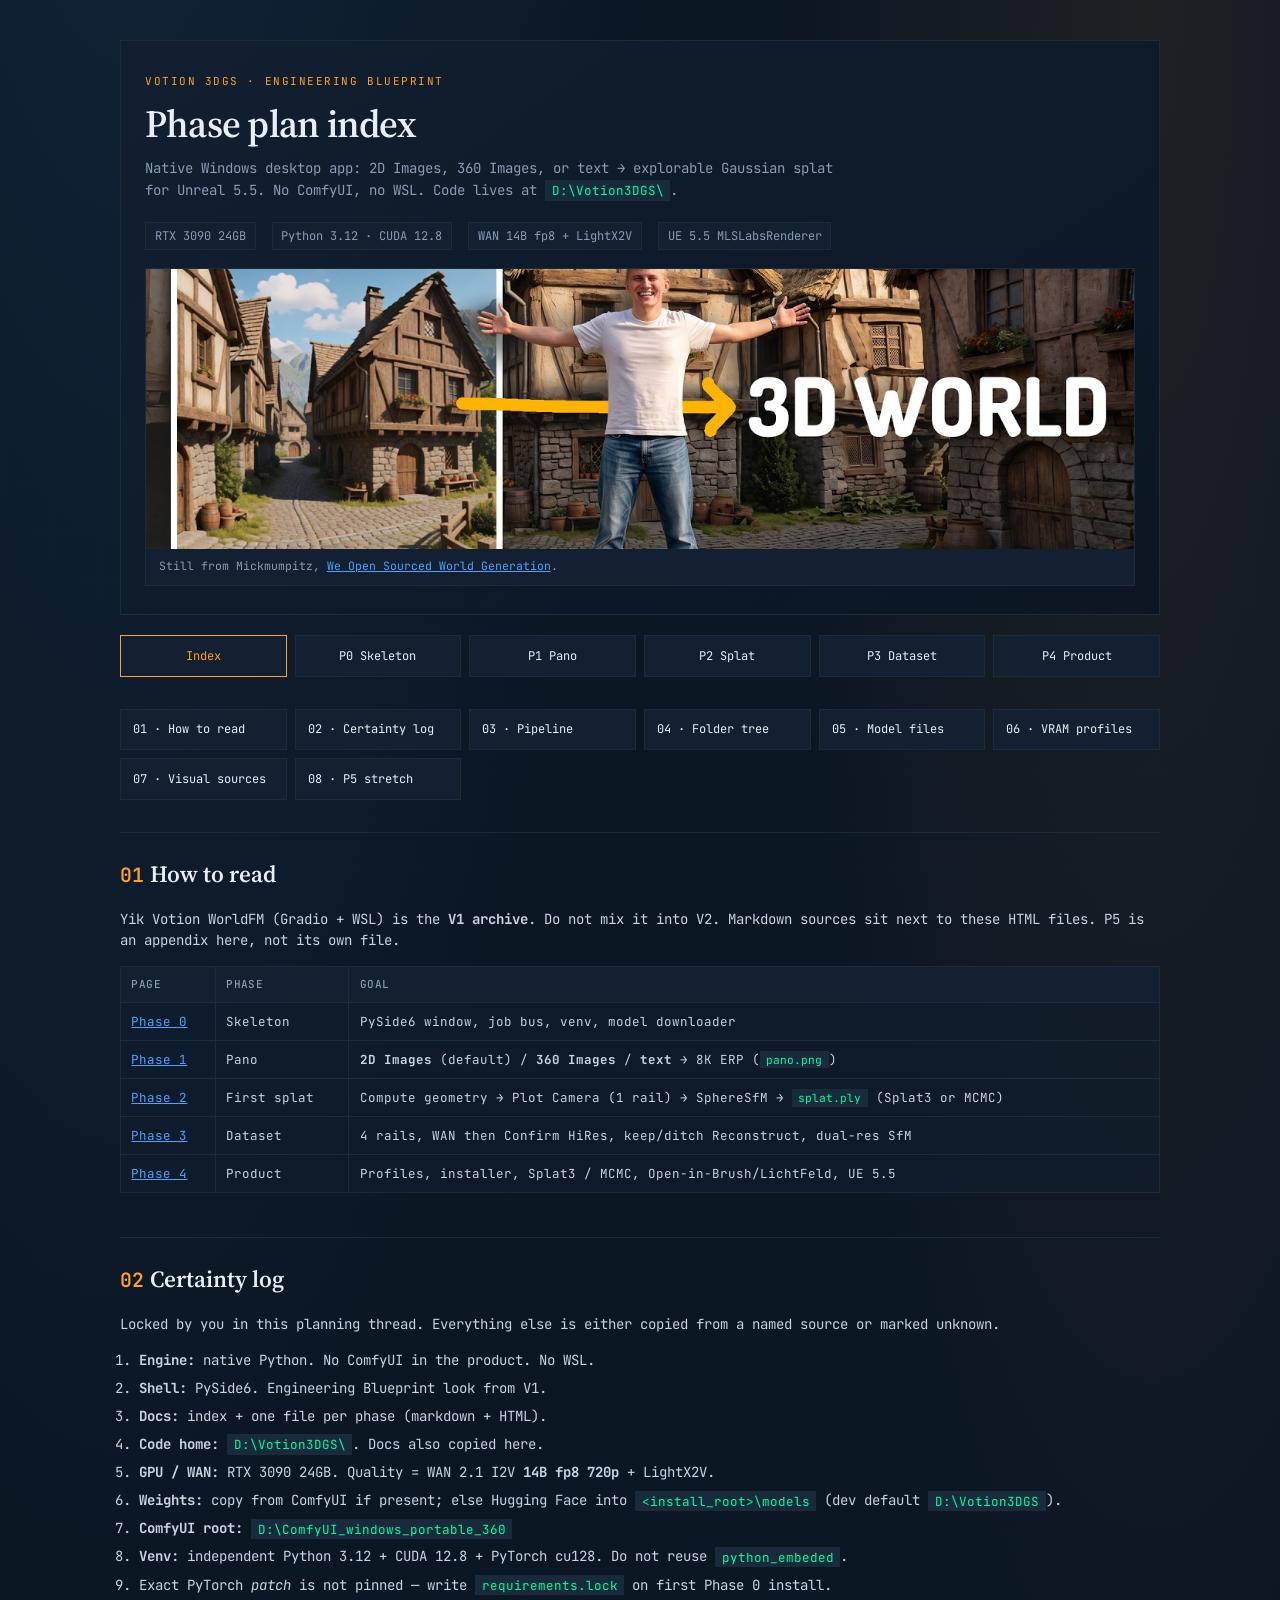
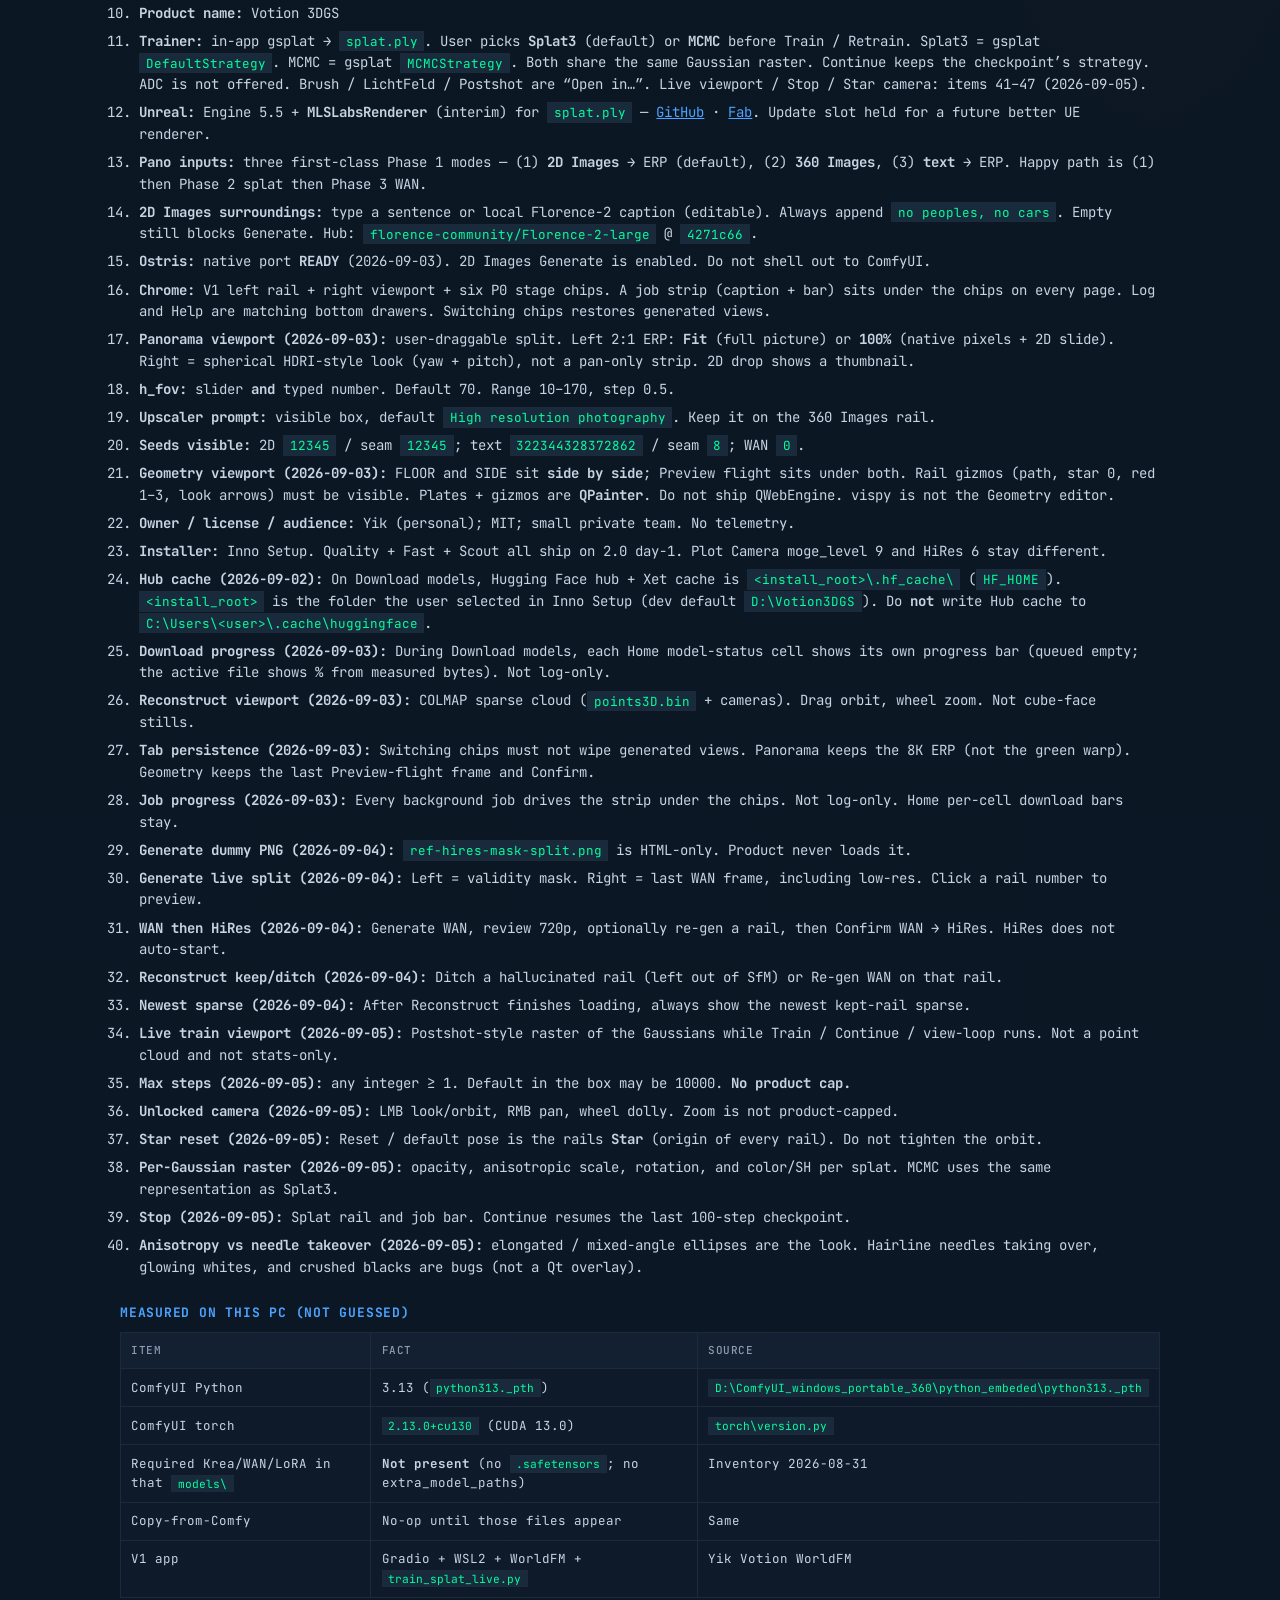
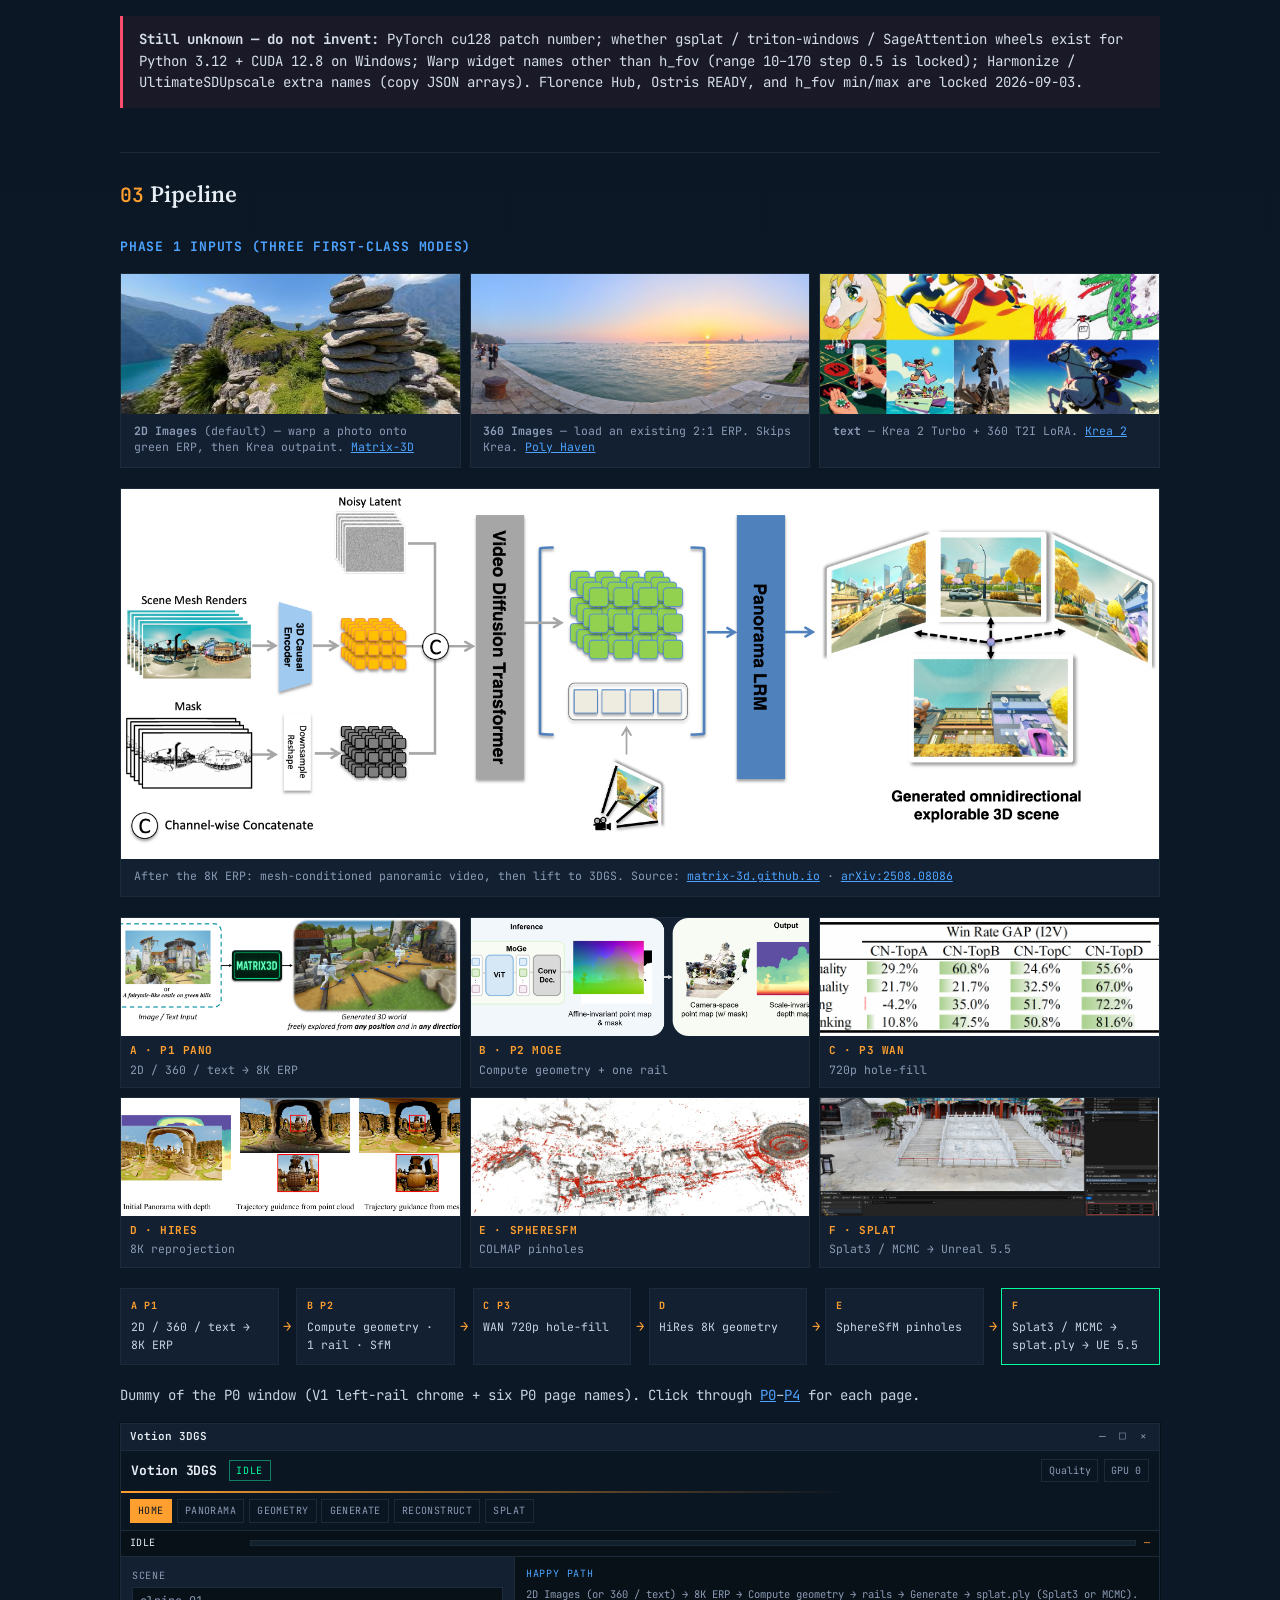
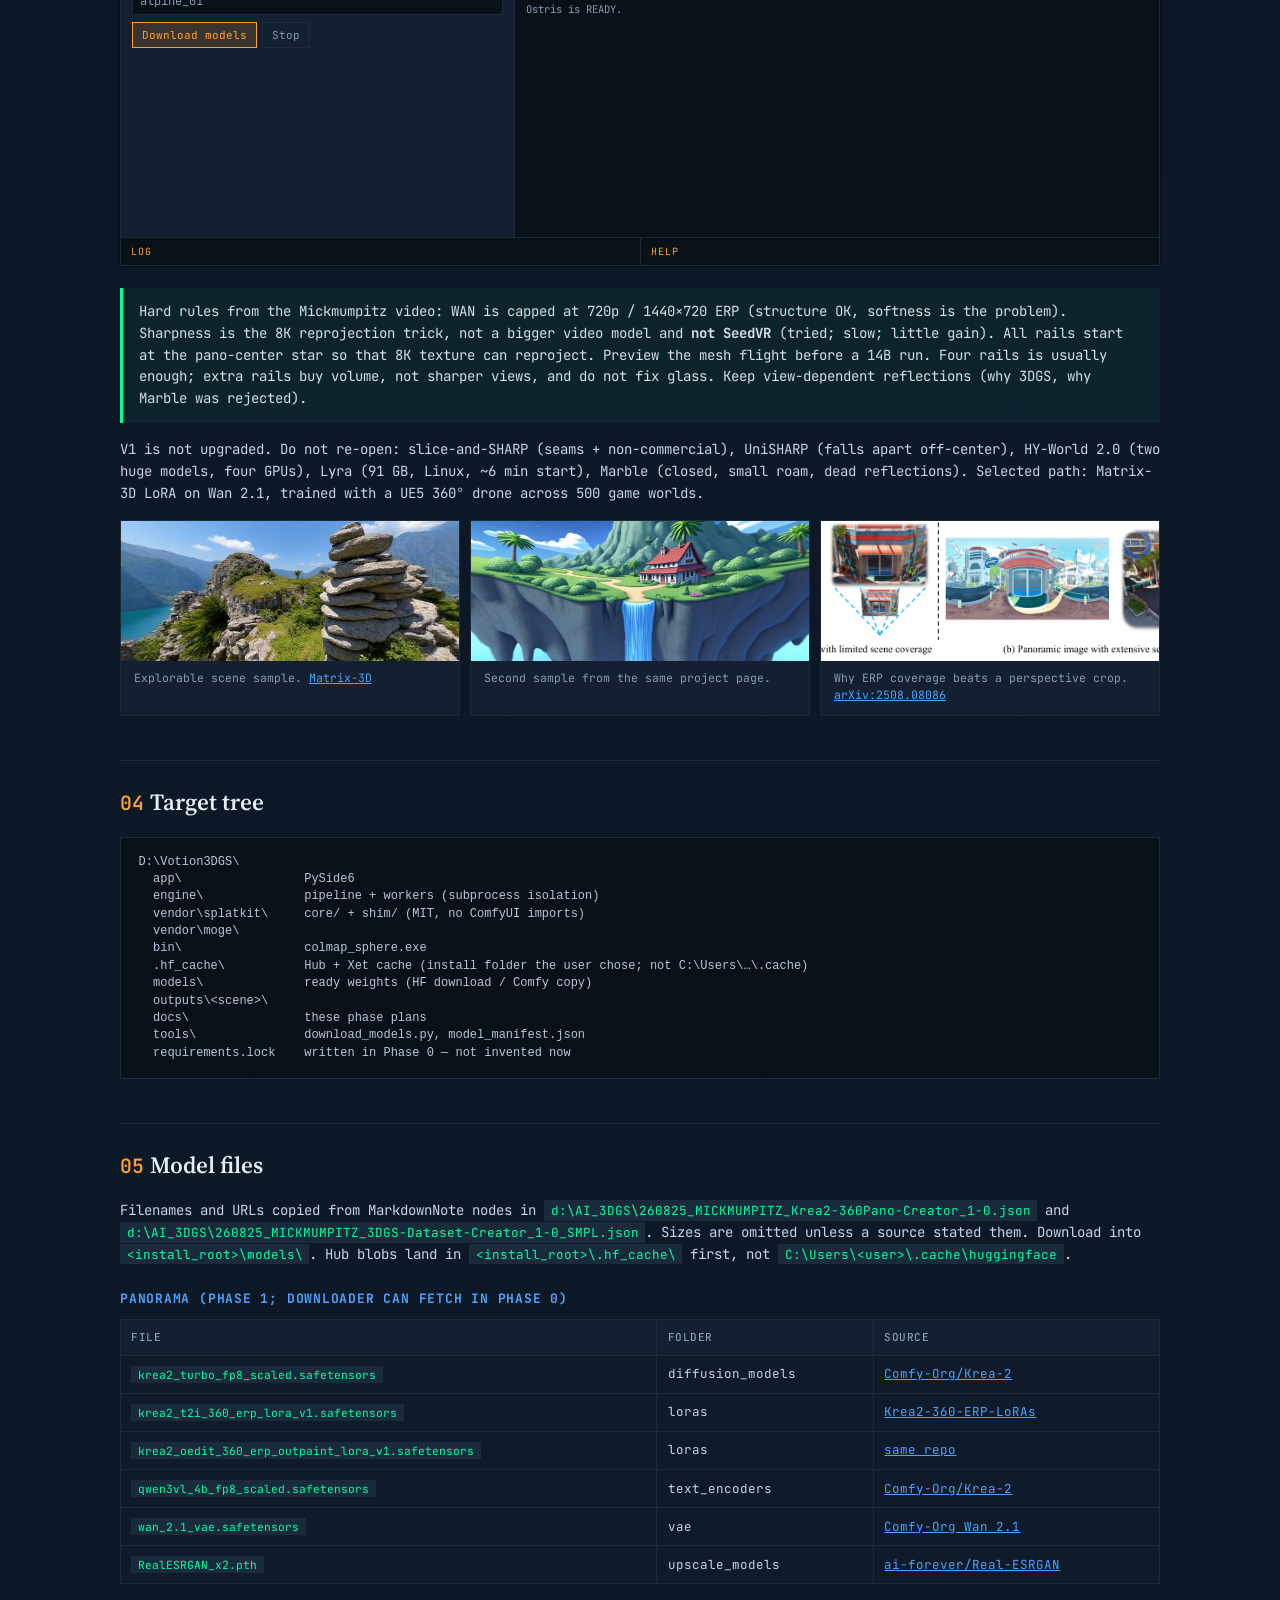
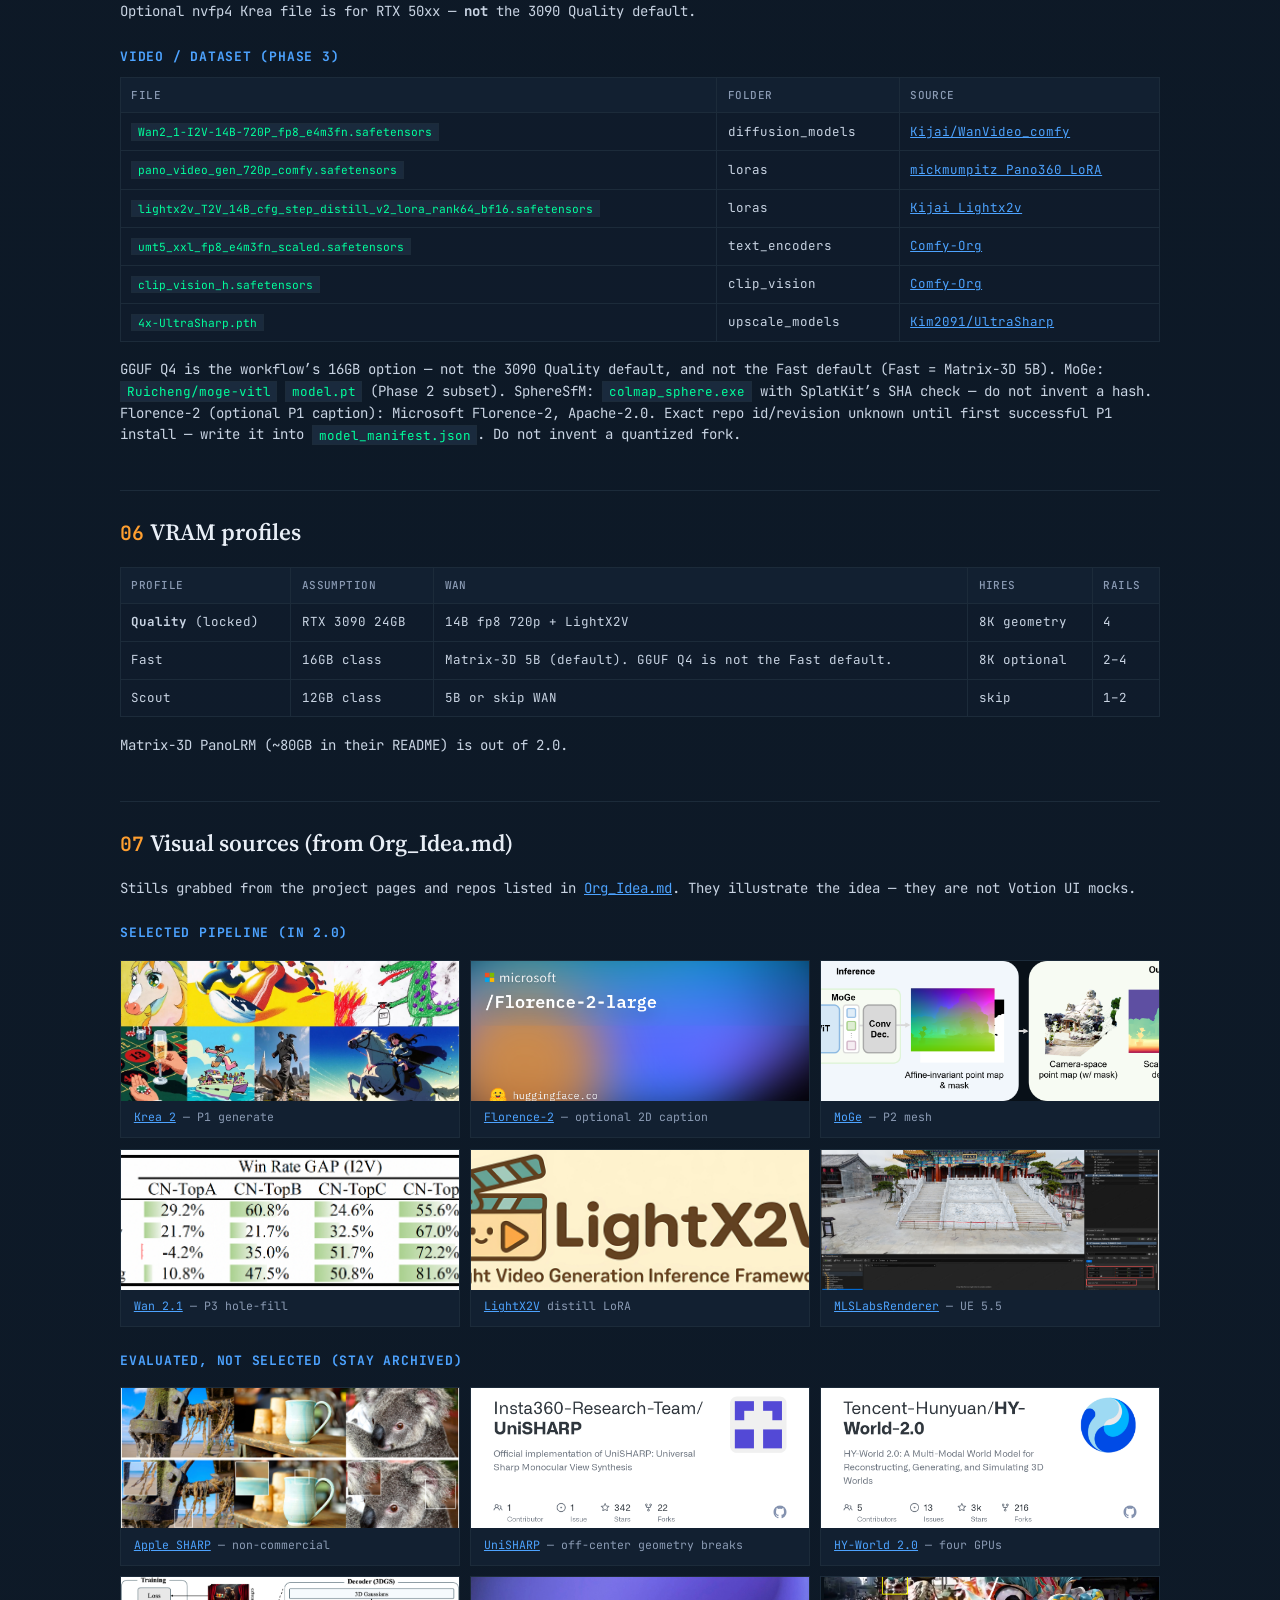
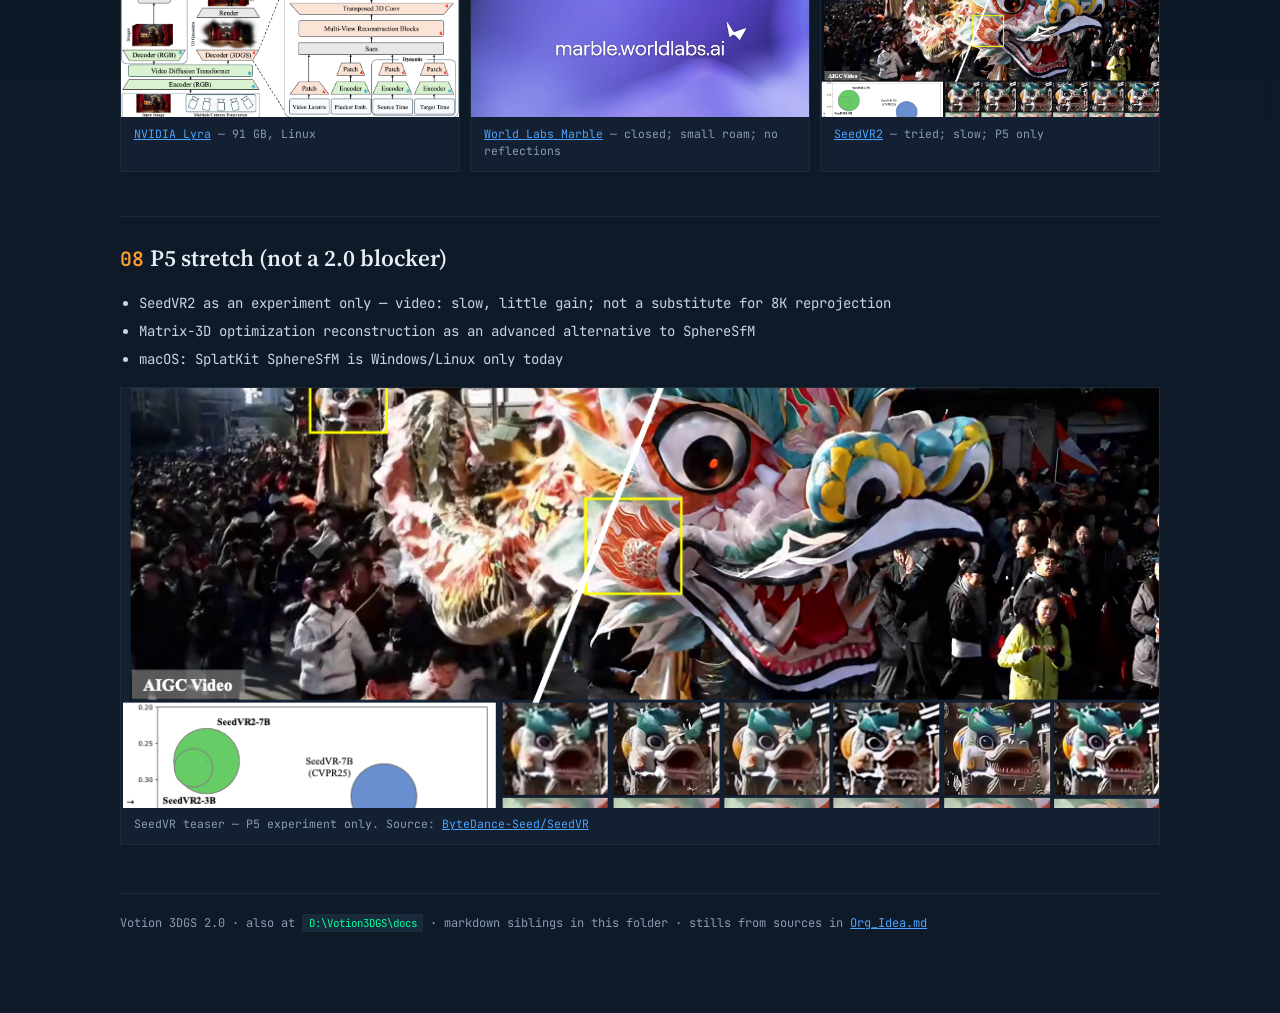
==== Votion_3DGS_2.0_Index.html @ 7c312484 "Lock P2 Splat live raster, Star camera, Stop, and uncapped max steps. Viewport is 3DGS ellipses (Spl" ====
<!DOCTYPE html>
<html lang="en">
<head>
  <meta charset="utf-8" />
  <meta name="viewport" content="width=device-width, initial-scale=1" />
  <title>Votion 3DGS 2.0 — Phase Plan Index</title>
  <link rel="preconnect" href="https://fonts.googleapis.com" />
  <link rel="preconnect" href="https://fonts.gstatic.com" crossorigin />
  <link href="https://fonts.googleapis.com/css2?family=JetBrains+Mono:wght@400;500;600;700&family=Source+Serif+4:opsz,wght@8..60,500;8..60,600&display=swap" rel="stylesheet" />
  <link rel="stylesheet" href="votion-plan.css?v=20260905a" />
</head>
<body>
  <div class="wrap">
    <header class="hero">
      <p class="eyebrow">Votion 3DGS · Engineering Blueprint</p>
      <h1>Phase plan index</h1>
      <p class="tagline">
        Native Windows desktop app: 2D Images, 360 Images, or text → explorable Gaussian splat for Unreal&nbsp;5.5.
        No ComfyUI, no WSL. Code lives at <code>D:\Votion3DGS\</code>.
      </p>
      <div class="meta-row">
        <span>RTX 3090 24GB</span>
        <span>Python 3.12 · CUDA 12.8</span>
        <span>WAN 14B fp8 + LightX2V</span>
        <span>UE 5.5 MLSLabsRenderer</span>
      </div>
      <figure class="hero-media">
        <img src="media/video-mickmumpitz.jpg" alt="Mickmumpitz: We Open Sourced World Generation — video still" />
        <figcaption>
          Still from Mickmumpitz,
          <a href="https://www.youtube.com/watch?v=eJuYBNrD8HI">We Open Sourced World Generation</a>.
        </figcaption>
      </figure>
    </header>

    <nav class="phases" aria-label="Phases">
      <a class="here" href="Votion_3DGS_2.0_Index.html">Index</a>
      <a href="Votion_3DGS_2.0_Phase0.html">P0 Skeleton</a>
      <a href="Votion_3DGS_2.0_Phase1.html">P1 Pano</a>
      <a href="Votion_3DGS_2.0_Phase2.html">P2 Splat</a>
      <a href="Votion_3DGS_2.0_Phase3.html">P3 Dataset</a>
      <a href="Votion_3DGS_2.0_Phase4.html">P4 Product</a>
    </nav>

    <nav class="toc" aria-label="On this page">
      <a href="#read">01 · How to read</a>
      <a href="#certainty">02 · Certainty log</a>
      <a href="#pipeline">03 · Pipeline</a>
      <a href="#tree">04 · Folder tree</a>
      <a href="#models">05 · Model files</a>
      <a href="#vram">06 · VRAM profiles</a>
      <a href="#visuals">07 · Visual sources</a>
      <a href="#p5">08 · P5 stretch</a>
    </nav>

    <section id="read">
      <h2><span class="num">01</span>How to read</h2>
      <p>
        Yik Votion WorldFM (Gradio + WSL) is the <strong>V1 archive</strong>. Do not mix it into V2.
        Markdown sources sit next to these HTML files. P5 is an appendix here, not its own file.
      </p>
      <table>
        <thead><tr><th>Page</th><th>Phase</th><th>Goal</th></tr></thead>
        <tbody>
          <tr><td><a href="Votion_3DGS_2.0_Phase0.html">Phase 0</a></td><td>Skeleton</td><td>PySide6 window, job bus, venv, model downloader</td></tr>
          <tr><td><a href="Votion_3DGS_2.0_Phase1.html">Phase 1</a></td><td>Pano</td><td><strong>2D Images</strong> (default) / <strong>360 Images</strong> / <strong>text</strong> → 8K ERP (<code>pano.png</code>)</td></tr>
          <tr><td><a href="Votion_3DGS_2.0_Phase2.html">Phase 2</a></td><td>First splat</td><td>Compute geometry → Plot Camera (1 rail) → SphereSfM → <code>splat.ply</code> (Splat3 or MCMC)</td></tr>
          <tr><td><a href="Votion_3DGS_2.0_Phase3.html">Phase 3</a></td><td>Dataset</td><td>4 rails, WAN then Confirm HiRes, keep/ditch Reconstruct, dual-res SfM</td></tr>
          <tr><td><a href="Votion_3DGS_2.0_Phase4.html">Phase 4</a></td><td>Product</td><td>Profiles, installer, Splat3 / MCMC, Open-in-Brush/LichtFeld, UE 5.5</td></tr>
        </tbody>
      </table>
    </section>

    <section id="certainty">
      <h2><span class="num">02</span>Certainty log</h2>
      <p>Locked by you in this planning thread. Everything else is either copied from a named source or marked unknown.</p>
      <ol>
        <li><strong>Engine:</strong> native Python. No ComfyUI in the product. No WSL.</li>
        <li><strong>Shell:</strong> PySide6. Engineering Blueprint look from V1.</li>
        <li><strong>Docs:</strong> index + one file per phase (markdown + HTML).</li>
        <li><strong>Code home:</strong> <code>D:\Votion3DGS\</code>. Docs also copied here.</li>
        <li><strong>GPU / WAN:</strong> RTX 3090 24GB. Quality = WAN 2.1 I2V <strong>14B fp8 720p</strong> + LightX2V.</li>
        <li><strong>Weights:</strong> copy from ComfyUI if present; else Hugging Face into <code>&lt;install_root&gt;\models</code> (dev default <code>D:\Votion3DGS</code>).</li>
        <li><strong>ComfyUI root:</strong> <code>D:\ComfyUI_windows_portable_360</code></li>
        <li><strong>Venv:</strong> independent Python 3.12 + CUDA 12.8 + PyTorch cu128. Do not reuse <code>python_embeded</code>.</li>
        <li>Exact PyTorch <em>patch</em> is not pinned — write <code>requirements.lock</code> on first Phase 0 install.</li>
        <li><strong>Product name:</strong> Votion 3DGS</li>
        <li><strong>Trainer:</strong> in-app gsplat → <code>splat.ply</code>. User picks <strong>Splat3</strong> (default) or <strong>MCMC</strong> before Train / Retrain.
          Splat3 = gsplat <code>DefaultStrategy</code>. MCMC = gsplat <code>MCMCStrategy</code>.
          Both share the same Gaussian raster. Continue keeps the checkpoint’s strategy. ADC is not offered.
          Brush / LichtFeld / Postshot are “Open in…”. Live viewport / Stop / Star camera: items 41–47 (2026-09-05).</li>
        <li><strong>Unreal:</strong> Engine 5.5 + <strong>MLSLabsRenderer</strong> (interim) for <code>splat.ply</code> —
          <a href="https://github.com/mlslabs/MLSLabsGaussianSplattingRenderer-UE">GitHub</a> ·
          <a href="https://www.fab.com/listings/f91b57cc-958d-40dd-a455-2535bf00e588">Fab</a>.
          Update slot held for a future better UE renderer.</li>
        <li><strong>Pano inputs:</strong> three first-class Phase 1 modes — (1) <strong>2D Images</strong> → ERP (default), (2) <strong>360 Images</strong>, (3) <strong>text</strong> → ERP. Happy path is (1) then Phase 2 splat then Phase 3 WAN.</li>
        <li><strong>2D Images surroundings:</strong> type a sentence or local Florence-2 caption (editable). Always append <code>no peoples, no cars</code>. Empty still blocks Generate. Hub: <code>florence-community/Florence-2-large</code> @ <code>4271c66</code>.</li>
        <li><strong>Ostris:</strong> native port <strong>READY</strong> (2026-09-03). 2D Images Generate is enabled. Do not shell out to ComfyUI.</li>
        <li><strong>Chrome:</strong> V1 left rail + right viewport + six P0 stage chips. A job strip (caption + bar) sits under the chips on every page. Log and Help are matching bottom drawers. Switching chips restores generated views.</li>
        <li><strong>Panorama viewport (2026-09-03):</strong> user-draggable split. Left 2:1 ERP: <strong>Fit</strong> (full picture) or <strong>100%</strong> (native pixels + 2D slide). Right = spherical HDRI-style look (yaw + pitch), not a pan-only strip. 2D drop shows a thumbnail.</li>
        <li><strong>h_fov:</strong> slider <strong>and</strong> typed number. Default 70. Range 10–170, step 0.5.</li>
        <li><strong>Upscaler prompt:</strong> visible box, default <code>High resolution photography</code>. Keep it on the 360 Images rail.</li>
        <li><strong>Seeds visible:</strong> 2D <code>12345</code> / seam <code>12345</code>; text <code>322344328372862</code> / seam <code>8</code>; WAN <code>0</code>.</li>
        <li><strong>Geometry viewport (2026-09-03):</strong> FLOOR and SIDE sit <strong>side by side</strong>; Preview flight sits under both. Rail gizmos (path, star 0, red 1–3, look arrows) must be visible. Plates + gizmos are <strong>QPainter</strong>. Do not ship QWebEngine. vispy is not the Geometry editor.</li>
        <li><strong>Owner / license / audience:</strong> Yik (personal); MIT; small private team. No telemetry.</li>
        <li><strong>Installer:</strong> Inno Setup. Quality + Fast + Scout all ship on 2.0 day-1. Plot Camera moge_level 9 and HiRes 6 stay different.</li>
        <li><strong>Hub cache (2026-09-02):</strong> On Download models, Hugging Face hub + Xet cache is <code>&lt;install_root&gt;\.hf_cache\</code>
          (<code>HF_HOME</code>). <code>&lt;install_root&gt;</code> is the folder the user selected in Inno Setup (dev default <code>D:\Votion3DGS</code>).
          Do <strong>not</strong> write Hub cache to <code>C:\Users\&lt;user&gt;\.cache\huggingface</code>.</li>
        <li><strong>Download progress (2026-09-03):</strong> During Download models, each Home model-status cell shows its own progress bar
          (queued empty; the active file shows % from measured bytes). Not log-only.</li>
        <li><strong>Reconstruct viewport (2026-09-03):</strong> COLMAP sparse cloud (<code>points3D.bin</code> + cameras). Drag orbit, wheel zoom. Not cube-face stills.</li>
        <li><strong>Tab persistence (2026-09-03):</strong> Switching chips must not wipe generated views. Panorama keeps the 8K ERP (not the green warp). Geometry keeps the last Preview-flight frame and Confirm.</li>
        <li><strong>Job progress (2026-09-03):</strong> Every background job drives the strip under the chips. Not log-only. Home per-cell download bars stay.</li>
        <li><strong>Generate dummy PNG (2026-09-04):</strong> <code>ref-hires-mask-split.png</code> is HTML-only. Product never loads it.</li>
        <li><strong>Generate live split (2026-09-04):</strong> Left = validity mask. Right = last WAN frame, including low-res. Click a rail number to preview.</li>
        <li><strong>WAN then HiRes (2026-09-04):</strong> Generate WAN, review 720p, optionally re-gen a rail, then Confirm WAN → HiRes. HiRes does not auto-start.</li>
        <li><strong>Reconstruct keep/ditch (2026-09-04):</strong> Ditch a hallucinated rail (left out of SfM) or Re-gen WAN on that rail.</li>
        <li><strong>Newest sparse (2026-09-04):</strong> After Reconstruct finishes loading, always show the newest kept-rail sparse.</li>
        <li><strong>Live train viewport (2026-09-05):</strong> Postshot-style raster of the Gaussians while Train / Continue / view-loop runs. Not a point cloud and not stats-only.</li>
        <li><strong>Max steps (2026-09-05):</strong> any integer ≥ 1. Default in the box may be 10000. <strong>No product cap.</strong></li>
        <li><strong>Unlocked camera (2026-09-05):</strong> LMB look/orbit, RMB pan, wheel dolly. Zoom is not product-capped.</li>
        <li><strong>Star reset (2026-09-05):</strong> Reset / default pose is the rails <strong>Star</strong> (origin of every rail). Do not tighten the orbit.</li>
        <li><strong>Per-Gaussian raster (2026-09-05):</strong> opacity, anisotropic scale, rotation, and color/SH per splat. MCMC uses the same representation as Splat3.</li>
        <li><strong>Stop (2026-09-05):</strong> Splat rail and job bar. Continue resumes the last 100-step checkpoint.</li>
        <li><strong>Anisotropy vs needle takeover (2026-09-05):</strong> elongated / mixed-angle ellipses are the look. Hairline needles taking over, glowing whites, and crushed blacks are bugs (not a Qt overlay).</li>
      </ol>

      <h3>Measured on this PC (not guessed)</h3>
      <table>
        <thead><tr><th>Item</th><th>Fact</th><th>Source</th></tr></thead>
        <tbody>
          <tr><td>ComfyUI Python</td><td>3.13 (<code>python313._pth</code>)</td><td><code>D:\ComfyUI_windows_portable_360\python_embeded\python313._pth</code></td></tr>
          <tr><td>ComfyUI torch</td><td><code>2.13.0+cu130</code> (CUDA 13.0)</td><td><code>torch\version.py</code></td></tr>
          <tr><td>Required Krea/WAN/LoRA in that <code>models\</code></td><td><strong>Not present</strong> (no <code>.safetensors</code>; no extra_model_paths)</td><td>Inventory 2026-08-31</td></tr>
          <tr><td>Copy-from-Comfy</td><td>No-op until those files appear</td><td>Same</td></tr>
          <tr><td>V1 app</td><td>Gradio + WSL2 + WorldFM + <code>train_splat_live.py</code></td><td>Yik Votion WorldFM</td></tr>
        </tbody>
      </table>

      <div class="callout warn">
        <strong>Still unknown — do not invent:</strong> PyTorch cu128 patch number;
        whether gsplat / triton-windows / SageAttention wheels exist for Python 3.12 + CUDA 12.8 on Windows;
        Warp widget names other than h_fov (range 10–170 step 0.5 is locked);
        Harmonize / UltimateSDUpscale extra names (copy JSON arrays).
        Florence Hub, Ostris READY, and h_fov min/max are locked 2026-09-03.
      </div>
    </section>

    <section id="pipeline">
      <h2><span class="num">03</span>Pipeline</h2>
      <h3>Phase 1 inputs (three first-class modes)</h3>
      <div class="mode-grid">
        <figure class="fig">
          <img src="media/matrix3d-i2p.png" alt="Single 2D photo lifted toward a 3D scene" />
          <figcaption><strong>2D Images</strong> (default) — warp a photo onto green ERP, then Krea outpaint. <a href="https://github.com/SkyworkAI/Matrix-3D">Matrix-3D</a></figcaption>
        </figure>
        <figure class="fig erp">
          <img src="media/polyhaven-venice.png" alt="Poly Haven Venice Sunset equirectangular HDRI" />
          <figcaption><strong>360 Images</strong> — load an existing 2:1 ERP. Skips Krea. <a href="https://polyhaven.com/hdris">Poly Haven</a></figcaption>
        </figure>
        <figure class="fig">
          <img src="media/krea2-hero.jpg" alt="Krea 2 generated imagery for text-to-pano" />
          <figcaption><strong>text</strong> — Krea 2 Turbo + 360 T2I LoRA. <a href="https://www.krea.ai/blog/krea-2-technical-report">Krea 2</a></figcaption>
        </figure>
      </div>
      <figure class="fig contain">
        <img src="media/matrix3d-overview.png" alt="Matrix-3D overview: mesh-conditioned panoramic video lifted to an explorable 3D Gaussian world" />
        <figcaption>
          After the 8K ERP: mesh-conditioned panoramic video, then lift to 3DGS.
          Source: <a href="https://matrix-3d.github.io/">matrix-3d.github.io</a>
          · <a href="https://arxiv.org/abs/2508.08086">arXiv:2508.08086</a>
        </figcaption>
      </figure>
      <div class="pipeline-visual">
        <a class="pvis" href="Votion_3DGS_2.0_Phase1.html">
          <img src="media/matrix3d-arxiv-teaser.png" alt="Input image, panoramic video, 3D scene" />
          <span><b>A · P1 pano</b> 2D / 360 / text → 8K ERP</span>
        </a>
        <a class="pvis" href="Votion_3DGS_2.0_Phase2.html">
          <img src="media/moge-overview.png" alt="MoGe monocular geometry overview" />
          <span><b>B · P2 MoGe</b> Compute geometry + one rail</span>
        </a>
        <a class="pvis" href="Votion_3DGS_2.0_Phase3.html">
          <img src="media/wan-i2v.png" alt="Wan 2.1 image-to-video results" />
          <span><b>C · P3 WAN</b> 720p hole-fill</span>
        </a>
        <a class="pvis" href="Votion_3DGS_2.0_Phase3.html">
          <img src="media/matrix3d-mesh.png" alt="Matrix-3D mesh-render camera condition" />
          <span><b>D · HiRes</b> 8K reprojection</span>
        </a>
        <a class="pvis" href="Votion_3DGS_2.0_Phase2.html">
          <img src="media/colmap-sparse.webp" alt="COLMAP sparse reconstruction" />
          <span><b>E · SphereSfM</b> COLMAP pinholes</span>
        </a>
        <a class="pvis" href="Votion_3DGS_2.0_Phase4.html">
          <img src="media/mlslabs-render.jpg" alt="MLSLabsRenderer Unreal Engine splat playback" />
          <span><b>F · Splat</b> Splat3 / MCMC → Unreal 5.5</span>
        </a>
      </div>
      <div class="pipe">
        <div class="pipe-node"><b>A P1</b>2D / 360 / text → 8K ERP</div>
        <div class="pipe-arr">→</div>
        <div class="pipe-node"><b>B P2</b>Compute geometry · 1 rail · SfM</div>
        <div class="pipe-arr">→</div>
        <div class="pipe-node"><b>C P3</b>WAN 720p hole-fill</div>
        <div class="pipe-arr">→</div>
        <div class="pipe-node"><b>D</b>HiRes 8K geometry</div>
        <div class="pipe-arr">→</div>
        <div class="pipe-node"><b>E</b>SphereSfM pinholes</div>
        <div class="pipe-arr">→</div>
        <div class="pipe-node out"><b>F</b>Splat3 / MCMC → splat.ply → UE 5.5</div>
      </div>
      <p>
        Dummy of the P0 window (V1 left-rail chrome + six P0 page names). Click through
        <a href="Votion_3DGS_2.0_Phase0.html">P0</a>–<a href="Votion_3DGS_2.0_Phase4.html">P4</a> for each page.
      </p>
      <div class="desk">
        <div class="desk-win"><span><strong>Votion 3DGS</strong></span><span class="wbtn">— □ ×</span></div>
        <div class="desk-brand">
          <h3>Votion 3DGS</h3>
          <span class="live">idle</span>
          <div class="desk-meta"><span>Quality</span><span>GPU 0</span></div>
        </div>
        <div class="desk-stages">
          <a class="on" href="Votion_3DGS_2.0_Phase0.html">Home</a>
          <a href="Votion_3DGS_2.0_Phase1.html">Panorama</a>
          <a href="Votion_3DGS_2.0_Phase2.html#geo">Geometry</a>
          <a href="Votion_3DGS_2.0_Phase3.html#gen-ui">Generate</a>
          <a href="Votion_3DGS_2.0_Phase2.html#recon">Reconstruct</a>
          <a href="Votion_3DGS_2.0_Phase4.html">Splat</a>
        </div>
        <div class="job-strip">
          <span class="job-cap">idle</span>
          <div class="job-bar"><i style="width:0%"></i></div>
          <span class="job-pct">—</span>
        </div>
        <div class="desk-body">
          <div class="desk-rail">
            <label class="f-lab">Scene</label>
            <input class="f-in" value="alpine_01" readonly />
            <div class="f-row">
              <button class="f-btn pri" type="button">Download models</button>
              <button class="f-btn ghost" type="button">Stop</button>
            </div>
          </div>
          <div class="desk-view">
            <p class="view-lbl">Happy path</p>
            <p class="f-hint">2D Images (or 360 / text) → 8K ERP → Compute geometry → rails → Generate → splat.ply (Splat3 or MCMC). Ostris is READY.</p>
          </div>
        </div>
        <div class="desk-draws">
        <details class="desk-log-draw"><summary>Log</summary><div class="desk-log"><b>STATUS // idle</b><br />No ComfyUI. No WSL. Qt never imports torch for inference.</div></details>
        <details class="desk-log-draw"><summary>Help</summary><div class="desk-log">
          <b>FIELD GUIDE</b><br />
          2D Images (default) or 360 / text → 8K ERP → Compute geometry → rails → Generate → splat.ply (Splat3 or MCMC).
          Ostris Edit is native READY. h_fov 10–170, type or drag, default 70. Surroundings always end with no peoples, no cars.
          Left 2:1 Fit / 100% + draggable split. Right 360 is spherical (yaw + pitch). text keeps the trigger prefix.
          After 2D Images, prompt.txt = outpaint instruction + surroundings. WAN prompt must match the pano.
          Preview the mesh flight. Four rails usually enough. Do not skip 8K. Extra rails do not fix glass.
        </div></details>
        </div>
      </div>
      <div class="callout good">
        Hard rules from the Mickmumpitz video: WAN is capped at 720p / 1440×720 ERP (structure OK, softness is the problem).
        Sharpness is the 8K reprojection trick, not a bigger video model and <strong>not SeedVR</strong> (tried; slow; little gain).
        All rails start at the pano-center star so that 8K texture can reproject. Preview the mesh flight before a 14B run.
        Four rails is usually enough; extra rails buy volume, not sharper views, and do not fix glass.
        Keep view-dependent reflections (why 3DGS, why Marble was rejected).
      </div>
      <p>
        V1 is not upgraded. Do not re-open: slice-and-SHARP (seams + non-commercial), UniSHARP (falls apart off-center),
        HY-World 2.0 (two huge models, four GPUs), Lyra (91 GB, Linux, ~6 min start), Marble (closed, small roam, dead reflections).
        Selected path: Matrix-3D LoRA on Wan 2.1, trained with a UE5 360° drone across 500 game worlds.
      </p>
      <div class="fig-grid">
        <figure class="fig">
          <img src="media/matrix3d-scene-a.png" alt="Matrix-3D generated scene still A" />
          <figcaption>Explorable scene sample. <a href="https://matrix-3d.github.io/">Matrix-3D</a></figcaption>
        </figure>
        <figure class="fig">
          <img src="media/matrix3d-scene-b.png" alt="Matrix-3D generated scene still B" />
          <figcaption>Second sample from the same project page.</figcaption>
        </figure>
        <figure class="fig contain">
          <img src="media/matrix3d-pano-vs-pers.png" alt="Panoramic versus perspective coverage comparison from Matrix-3D" />
          <figcaption>Why ERP coverage beats a perspective crop. <a href="https://arxiv.org/abs/2508.08086">arXiv:2508.08086</a></figcaption>
        </figure>
      </div>
    </section>

    <section id="tree">
      <h2><span class="num">04</span>Target tree</h2>
      <pre>D:\Votion3DGS\
  app\                 PySide6
  engine\              pipeline + workers (subprocess isolation)
  vendor\splatkit\     core/ + shim/ (MIT, no ComfyUI imports)
  vendor\moge\
  bin\                 colmap_sphere.exe
  .hf_cache\           Hub + Xet cache (install folder the user chose; not C:\Users\…\.cache)
  models\              ready weights (HF download / Comfy copy)
  outputs\&lt;scene&gt;\
  docs\                these phase plans
  tools\               download_models.py, model_manifest.json
  requirements.lock    written in Phase 0 — not invented now</pre>
    </section>

    <section id="models">
      <h2><span class="num">05</span>Model files</h2>
      <p>
        Filenames and URLs copied from MarkdownNote nodes in
        <code>d:\AI_3DGS\260825_MICKMUMPITZ_Krea2-360Pano-Creator_1-0.json</code> and
        <code>d:\AI_3DGS\260825_MICKMUMPITZ_3DGS-Dataset-Creator_1-0_SMPL.json</code>.
        Sizes are omitted unless a source stated them.
        Download into <code>&lt;install_root&gt;\models\</code>. Hub blobs land in <code>&lt;install_root&gt;\.hf_cache\</code> first, not <code>C:\Users\&lt;user&gt;\.cache\huggingface</code>.
      </p>
      <h3>Panorama (Phase 1; downloader can fetch in Phase 0)</h3>
      <table>
        <thead><tr><th>File</th><th>Folder</th><th>Source</th></tr></thead>
        <tbody>
          <tr><td><code>krea2_turbo_fp8_scaled.safetensors</code></td><td>diffusion_models</td><td><a href="https://huggingface.co/Comfy-Org/Krea-2/resolve/main/diffusion_models/krea2_turbo_fp8_scaled.safetensors">Comfy-Org/Krea-2</a></td></tr>
          <tr><td><code>krea2_t2i_360_erp_lora_v1.safetensors</code></td><td>loras</td><td><a href="https://huggingface.co/mickmumpitz/Krea2-360-ERP-LoRAs/resolve/main/krea2_t2i_360_erp_lora_v1.safetensors">Krea2-360-ERP-LoRAs</a></td></tr>
          <tr><td><code>krea2_oedit_360_erp_outpaint_lora_v1.safetensors</code></td><td>loras</td><td><a href="https://huggingface.co/mickmumpitz/Krea2-360-ERP-LoRAs/resolve/main/krea2_oedit_360_erp_outpaint_lora_v1.safetensors">same repo</a></td></tr>
          <tr><td><code>qwen3vl_4b_fp8_scaled.safetensors</code></td><td>text_encoders</td><td><a href="https://huggingface.co/Comfy-Org/Krea-2/resolve/main/text_encoders/qwen3vl_4b_fp8_scaled.safetensors">Comfy-Org/Krea-2</a></td></tr>
          <tr><td><code>wan_2.1_vae.safetensors</code></td><td>vae</td><td><a href="https://huggingface.co/Comfy-Org/Wan_2.1_ComfyUI_repackaged/resolve/main/split_files/vae/wan_2.1_vae.safetensors">Comfy-Org Wan 2.1</a></td></tr>
          <tr><td><code>RealESRGAN_x2.pth</code></td><td>upscale_models</td><td><a href="https://huggingface.co/ai-forever/Real-ESRGAN/resolve/main/RealESRGAN_x2.pth">ai-forever/Real-ESRGAN</a></td></tr>
        </tbody>
      </table>
      <p>Optional nvfp4 Krea file is for RTX 50xx — <strong>not</strong> the 3090 Quality default.</p>
      <h3>Video / dataset (Phase 3)</h3>
      <table>
        <thead><tr><th>File</th><th>Folder</th><th>Source</th></tr></thead>
        <tbody>
          <tr><td><code>Wan2_1-I2V-14B-720P_fp8_e4m3fn.safetensors</code></td><td>diffusion_models</td><td><a href="https://huggingface.co/Kijai/WanVideo_comfy/blob/main/Wan2_1-I2V-14B-720P_fp8_e4m3fn.safetensors">Kijai/WanVideo_comfy</a></td></tr>
          <tr><td><code>pano_video_gen_720p_comfy.safetensors</code></td><td>loras</td><td><a href="https://huggingface.co/mickmumpitz/Wan2.1-Pano360-LoRA/blob/main/pano_video_gen_720p_comfy.safetensors">mickmumpitz Pano360 LoRA</a></td></tr>
          <tr><td><code>lightx2v_T2V_14B_cfg_step_distill_v2_lora_rank64_bf16.safetensors</code></td><td>loras</td><td><a href="https://huggingface.co/Kijai/WanVideo_comfy/blob/main/Lightx2v/lightx2v_T2V_14B_cfg_step_distill_v2_lora_rank64_bf16.safetensors">Kijai Lightx2v</a></td></tr>
          <tr><td><code>umt5_xxl_fp8_e4m3fn_scaled.safetensors</code></td><td>text_encoders</td><td><a href="https://huggingface.co/Comfy-Org/Wan_2.1_ComfyUI_repackaged/blob/main/split_files/text_encoders/umt5_xxl_fp8_e4m3fn_scaled.safetensors">Comfy-Org</a></td></tr>
          <tr><td><code>clip_vision_h.safetensors</code></td><td>clip_vision</td><td><a href="https://huggingface.co/Comfy-Org/Wan_2.1_ComfyUI_repackaged/blob/main/split_files/clip_vision/clip_vision_h.safetensors">Comfy-Org</a></td></tr>
          <tr><td><code>4x-UltraSharp.pth</code></td><td>upscale_models</td><td><a href="https://huggingface.co/Kim2091/UltraSharp/blob/main/4x-UltraSharp.pth">Kim2091/UltraSharp</a></td></tr>
        </tbody>
      </table>
      <p>
        GGUF Q4 is the workflow’s 16GB option — not the 3090 Quality default, and not the Fast default (Fast = Matrix-3D 5B).
        MoGe: <code>Ruicheng/moge-vitl</code> <code>model.pt</code> (Phase 2 subset).
        SphereSfM: <code>colmap_sphere.exe</code> with SplatKit’s SHA check — do not invent a hash.
        Florence-2 (optional P1 caption): Microsoft Florence-2, Apache-2.0. Exact repo id/revision unknown until first successful P1 install — write it into <code>model_manifest.json</code>. Do not invent a quantized fork.
      </p>
    </section>

    <section id="vram">
      <h2><span class="num">06</span>VRAM profiles</h2>
      <table>
        <thead><tr><th>Profile</th><th>Assumption</th><th>WAN</th><th>HiRes</th><th>Rails</th></tr></thead>
        <tbody>
          <tr><td><strong>Quality</strong> (locked)</td><td>RTX 3090 24GB</td><td>14B fp8 720p + LightX2V</td><td>8K geometry</td><td>4</td></tr>
          <tr><td>Fast</td><td>16GB class</td><td>Matrix-3D 5B (default). GGUF Q4 is not the Fast default.</td><td>8K optional</td><td>2–4</td></tr>
          <tr><td>Scout</td><td>12GB class</td><td>5B or skip WAN</td><td>skip</td><td>1–2</td></tr>
        </tbody>
      </table>
      <p>Matrix-3D PanoLRM (~80GB in their README) is out of 2.0.</p>
    </section>

    <section id="visuals">
      <h2><span class="num">07</span>Visual sources (from Org_Idea.md)</h2>
      <p>
        Stills grabbed from the project pages and repos listed in
        <a href="Org_Idea.md">Org_Idea.md</a>. They illustrate the idea — they are not Votion UI mocks.
      </p>
      <h3>Selected pipeline (in 2.0)</h3>
      <div class="fig-grid">
        <figure class="fig">
          <img src="media/krea2-hero.jpg" alt="Krea 2 generated imagery" />
          <figcaption><a href="https://www.krea.ai/blog/krea-2-technical-report">Krea 2</a> — P1 generate</figcaption>
        </figure>
        <figure class="fig">
          <img src="media/florence2-hf.png" alt="Microsoft Florence-2 on Hugging Face" />
          <figcaption><a href="https://huggingface.co/microsoft/Florence-2-large">Florence-2</a> — optional 2D caption</figcaption>
        </figure>
        <figure class="fig">
          <img src="media/moge-overview.png" alt="MoGe geometry overview" />
          <figcaption><a href="https://github.com/microsoft/MoGe">MoGe</a> — P2 mesh</figcaption>
        </figure>
        <figure class="fig">
          <img src="media/wan-i2v.png" alt="Wan 2.1 image-to-video" />
          <figcaption><a href="https://github.com/Wan-Video/Wan2.1">Wan 2.1</a> — P3 hole-fill</figcaption>
        </figure>
        <figure class="fig">
          <img src="media/lightx2v.png" alt="LightX2V distillation overview" />
          <figcaption><a href="https://github.com/ModelTC/LightX2V">LightX2V</a> distill LoRA</figcaption>
        </figure>
        <figure class="fig">
          <img src="media/mlslabs-render.jpg" alt="MLSLabsRenderer Unreal splat" />
          <figcaption><a href="https://github.com/mlslabs/MLSLabsGaussianSplattingRenderer-UE">MLSLabsRenderer</a> — UE 5.5</figcaption>
        </figure>
      </div>
      <h3>Evaluated, not selected (stay archived)</h3>
      <div class="fig-grid">
        <figure class="fig">
          <img src="media/sharp-teaser.jpg" alt="Apple SHARP single-image Gaussian view synthesis" />
          <figcaption><a href="https://apple.github.io/ml-sharp/">Apple SHARP</a> — non-commercial</figcaption>
        </figure>
        <figure class="fig">
          <img src="media/unisharp-og.png" alt="Insta360 UniSHARP GitHub preview" />
          <figcaption><a href="https://github.com/Insta360-Research-Team/UniSHARP">UniSHARP</a> — off-center geometry breaks</figcaption>
        </figure>
        <figure class="fig">
          <img src="media/hyworld-og.png" alt="Tencent HY-World 2.0 GitHub preview" />
          <figcaption><a href="https://github.com/Tencent-Hunyuan/HY-World-2.0">HY-World 2.0</a> — four GPUs</figcaption>
        </figure>
        <figure class="fig">
          <img src="media/lyra-method.png" alt="NVIDIA Lyra method diagram" />
          <figcaption><a href="https://github.com/nv-tlabs/lyra">NVIDIA Lyra</a> — 91 GB, Linux</figcaption>
        </figure>
        <figure class="fig">
          <img src="media/marble-og.jpeg" alt="World Labs Marble" />
          <figcaption><a href="https://marble.worldlabs.ai/">World Labs Marble</a> — closed; small roam; no reflections</figcaption>
        </figure>
        <figure class="fig">
          <img src="media/seedvr-teaser.png" alt="ByteDance SeedVR teaser" />
          <figcaption><a href="https://github.com/ByteDance-Seed/SeedVR">SeedVR2</a> — tried; slow; P5 only</figcaption>
        </figure>
      </div>
    </section>

    <section id="p5">
      <h2><span class="num">08</span>P5 stretch (not a 2.0 blocker)</h2>
      <ul>
        <li>SeedVR2 as an experiment only — video: slow, little gain; not a substitute for 8K reprojection</li>
        <li>Matrix-3D optimization reconstruction as an advanced alternative to SphereSfM</li>
        <li>macOS: SplatKit SphereSfM is Windows/Linux only today</li>
      </ul>
      <figure class="fig">
        <img src="media/seedvr-teaser.png" alt="SeedVR restoration teaser" />
        <figcaption>SeedVR teaser — P5 experiment only. Source: <a href="https://github.com/ByteDance-Seed/SeedVR">ByteDance-Seed/SeedVR</a></figcaption>
      </figure>
    </section>

    <footer>
      Votion 3DGS 2.0 · also at <code>D:\Votion3DGS\docs</code> · markdown siblings in this folder
      · stills from sources in <a href="Org_Idea.md">Org_Idea.md</a>
    </footer>
  </div>
</body>
</html>
---- votion-plan.css ----
:root {
  --bg: #0b1623;
  --bg-2: #122031;
  --bg-3: #1a2a3d;
  --line: #1c2b3a;
  --text: #e8eef6;
  --muted: #8b9bb4;
  --accent: #ff9f30;
  --cyan: #4da3ff;
  --green: #00ff9d;
  --red: #ff4d6d;
  --max: 1080px;
}
* { box-sizing: border-box; }
html { scroll-behavior: smooth; }
body {
  margin: 0;
  font-family: "JetBrains Mono", ui-monospace, monospace;
  background:
    radial-gradient(ellipse 80% 50% at 10% -10%, rgba(77,163,255,0.12), transparent 55%),
    radial-gradient(ellipse 60% 40% at 90% 0%, rgba(255,159,48,0.08), transparent 50%),
    linear-gradient(180deg, #0b1623 0%, #0e1a28 100%);
  color: var(--text);
  line-height: 1.55;
  font-size: 14px;
}
body::before {
  content: "";
  position: fixed;
  inset: 0;
  pointer-events: none;
  opacity: 0.07;
  background-image:
    linear-gradient(var(--line) 1px, transparent 1px),
    linear-gradient(90deg, var(--line) 1px, transparent 1px);
  background-size: 48px 48px;
  z-index: 0;
}
.wrap { position: relative; z-index: 1; max-width: var(--max); margin: 0 auto; padding: 2.5rem 1.25rem 5rem; }
header.hero {
  border: 1px solid var(--line);
  background: linear-gradient(145deg, rgba(18,32,49,0.95), rgba(11,22,35,0.9));
  padding: 2rem 1.5rem 1.75rem;
  margin-bottom: 1.25rem;
}
.eyebrow {
  color: var(--accent);
  font-size: 11px;
  letter-spacing: 0.14em;
  text-transform: uppercase;
  margin: 0 0 0.75rem;
}
h1 {
  font-family: "Source Serif 4", Georgia, serif;
  font-weight: 600;
  font-size: clamp(1.7rem, 4vw, 2.4rem);
  line-height: 1.15;
  margin: 0 0 0.75rem;
  letter-spacing: -0.02em;
}
.tagline { color: var(--muted); margin: 0 0 1.25rem; max-width: 44rem; }
.meta-row {
  display: flex; flex-wrap: wrap; gap: 0.5rem 1rem;
  color: var(--muted); font-size: 12px;
}
.meta-row span { border: 1px solid var(--line); padding: 0.25rem 0.55rem; background: var(--bg-2); }
nav.phases {
  display: grid;
  grid-template-columns: repeat(auto-fit, minmax(110px, 1fr));
  gap: 0.5rem;
  margin: 0 0 2rem;
}
nav.phases a {
  color: var(--text);
  text-decoration: none;
  border: 1px solid var(--line);
  background: var(--bg-2);
  padding: 0.65rem 0.75rem;
  font-size: 12px;
  text-align: center;
}
nav.phases a:hover { border-color: var(--accent); color: var(--accent); }
nav.phases a.here { border-color: var(--accent); color: var(--accent); }
nav.toc {
  display: grid;
  grid-template-columns: repeat(auto-fit, minmax(160px, 1fr));
  gap: 0.5rem;
  margin: 0 0 2rem;
}
nav.toc a {
  color: var(--text);
  text-decoration: none;
  border: 1px solid var(--line);
  background: var(--bg-2);
  padding: 0.65rem 0.75rem;
  font-size: 12px;
}
nav.toc a:hover { border-color: var(--accent); color: var(--accent); }
section {
  margin-bottom: 2.75rem;
  border-top: 1px solid var(--line);
  padding-top: 1.5rem;
}
h2 {
  font-family: "Source Serif 4", Georgia, serif;
  font-size: 1.45rem;
  font-weight: 600;
  margin: 0 0 1rem;
}
h2 .num { color: var(--accent); margin-right: 0.4rem; font-family: "JetBrains Mono", monospace; font-size: 0.85em; }
h3 {
  font-size: 13px;
  letter-spacing: 0.06em;
  text-transform: uppercase;
  color: var(--cyan);
  margin: 1.5rem 0 0.6rem;
}
p { margin: 0 0 0.9rem; color: #c9d4e3; }
ul, ol { margin: 0 0 1rem; padding-left: 1.2rem; color: #c9d4e3; }
li { margin-bottom: 0.4rem; }
a { color: var(--cyan); }
code, .path {
  font-family: "JetBrains Mono", monospace;
  font-size: 0.9em;
  background: var(--bg-3);
  border: 1px solid var(--line);
  padding: 0.05rem 0.35rem;
  color: var(--green);
}
pre {
  background: #081018;
  border: 1px solid var(--line);
  padding: 1rem 1.1rem;
  overflow-x: auto;
  font-size: 12px;
  line-height: 1.45;
  color: #b8c7d9;
  margin: 0 0 1rem;
}
table {
  width: 100%;
  border-collapse: collapse;
  margin: 0 0 1.1rem;
  font-size: 12.5px;
}
th, td {
  border: 1px solid var(--line);
  padding: 0.55rem 0.65rem;
  text-align: left;
  vertical-align: top;
}
th { background: var(--bg-2); color: var(--muted); font-weight: 500; letter-spacing: 0.04em; text-transform: uppercase; font-size: 11px; }
td { background: rgba(18,32,49,0.45); color: #c9d4e3; }
.callout {
  border-left: 3px solid var(--accent);
  background: rgba(255,159,48,0.06);
  padding: 0.85rem 1rem;
  margin: 1rem 0;
  color: #d5deea;
}
.callout.good { border-left-color: var(--green); background: rgba(0,255,157,0.05); }
.callout.warn { border-left-color: var(--red); background: rgba(255,77,109,0.06); }
.flow { display: grid; gap: 0.45rem; margin: 1rem 0 1.25rem; }
.flow-step {
  display: grid;
  grid-template-columns: 2.2rem 1fr;
  gap: 0.75rem;
  align-items: start;
  border: 1px solid var(--line);
  background: var(--bg-2);
  padding: 0.75rem 0.9rem;
}
.flow-step b { color: var(--accent); font-size: 12px; }
.flow-step strong { color: var(--text); display: block; margin-bottom: 0.2rem; }
.check { list-style: none; padding-left: 0; }
.check li {
  border: 1px solid var(--line);
  background: var(--bg-2);
  padding: 0.55rem 0.75rem;
  margin-bottom: 0.4rem;
}
.check li::before { content: "☐ "; color: var(--accent); }
.fig {
  margin: 1rem 0 1.25rem;
  border: 1px solid var(--line);
  background: var(--bg-2);
}
.fig img {
  display: block;
  width: 100%;
  height: auto;
  max-height: 420px;
  object-fit: cover;
  object-position: center;
}
.fig.contain img {
  object-fit: contain;
  background: #081018;
  max-height: 460px;
}
.fig figcaption,
.pvis span {
  padding: 0.55rem 0.8rem 0.7rem;
  font-size: 11.5px;
  color: var(--muted);
  line-height: 1.45;
}
.fig-grid {
  display: grid;
  grid-template-columns: repeat(3, minmax(0, 1fr));
  gap: 0.65rem;
  margin: 1rem 0 1.25rem;
  align-items: stretch;
}
.fig-grid .fig,
.mode-grid .fig {
  margin: 0;
  display: flex;
  flex-direction: column;
  min-width: 0;
}
.fig-grid .fig img,
.mode-grid .fig img {
  width: 100%;
  height: 140px;
  max-height: 140px;
  object-fit: cover;
  object-position: center;
  flex: 0 0 140px;
  background: #081018;
}
.fig.erp img,
.mode-grid .fig.erp img,
.fig-grid .fig.erp img {
  object-fit: cover;
  background: #081018;
  max-height: 140px;
}
.fig-grid .fig figcaption,
.mode-grid .fig figcaption {
  flex: 1;
}
.pipeline-visual {
  display: grid;
  grid-template-columns: repeat(3, 1fr);
  gap: 0.55rem;
  margin: 1rem 0 1.25rem;
}
.pvis {
  border: 1px solid var(--line);
  background: var(--bg-2);
  text-decoration: none;
  color: inherit;
  display: block;
}
.pvis img { width: 100%; height: 118px; object-fit: cover; display: block; }
.pvis span { display: block; padding: 0.45rem 0.55rem 0.55rem; }
.pvis b {
  color: var(--accent);
  display: block;
  font-size: 11px;
  letter-spacing: 0.05em;
  text-transform: uppercase;
  margin-bottom: 0.15rem;
}
.hero-media {
  margin: 1.1rem 0 0;
  border: 1px solid var(--line);
  background: var(--bg-2);
  display: block;
}
.hero-media img {
  display: block;
  width: 100%;
  max-height: 280px;
  object-fit: cover;
}
figure.hero-media { margin: 1.1rem 0 0; padding: 0; }
figure.hero-media figcaption {
  padding: 0.55rem 0.8rem 0.7rem;
  font-size: 11.5px;
  color: var(--muted);
  line-height: 1.45;
}
.mode-grid {
  display: grid;
  grid-template-columns: repeat(3, minmax(0, 1fr));
  gap: 0.55rem;
  margin: 1rem 0 1.25rem;
  align-items: stretch;
}
.pvis.erp img {
  object-fit: contain;
  background: #081018;
}
@media (max-width: 720px) {
  .pipeline-visual { grid-template-columns: 1fr 1fr; }
  .mode-grid,
  .fig-grid { grid-template-columns: 1fr; }
}
@media (max-width: 640px) {
  .wrap { padding: 1.5rem 0.9rem 3.5rem; }
  header.hero { padding: 1.35rem 1rem; }
}
footer {
  margin-top: 3rem;
  padding-top: 1.25rem;
  border-top: 1px solid var(--line);
  color: var(--muted);
  font-size: 12px;
}

/* Geometry / Generate page wireframes (plan only — not a screenshot of the app) */
.ui-mock {
  border: 1px solid var(--line);
  background: #081018;
  padding: 0.85rem 0.9rem 1rem;
  margin: 1rem 0 1.25rem;
}
.ui-mock .mock-title {
  font-size: 10px;
  letter-spacing: 0.12em;
  text-transform: uppercase;
  color: var(--accent);
  margin: 0 0 0.65rem;
}
.ui-mock .bar {
  display: flex;
  flex-wrap: wrap;
  gap: 0.4rem;
  align-items: center;
  margin-bottom: 0.65rem;
}
.ui-mock .btn {
  border: 1px solid var(--accent);
  color: var(--accent);
  padding: 0.28rem 0.6rem;
  font-size: 11px;
  background: transparent;
}
.ui-mock .btn.ghost {
  border-color: var(--line);
  color: var(--muted);
}
.ui-mock .btn.primary {
  background: rgba(255, 159, 48, 0.14);
}
.ui-mock .btn.disabled {
  opacity: 0.4;
  border-color: var(--line);
  color: var(--muted);
}
.ui-mock .chip {
  font-size: 10px;
  border: 1px solid var(--line);
  padding: 0.12rem 0.4rem;
  color: var(--muted);
}
.ui-mock .split {
  display: grid;
  grid-template-columns: 1fr 1fr;
  gap: 0.5rem;
}
.ui-mock .panel {
  border: 1px dashed #2a3d52;
  min-height: 148px;
  position: relative;
  background:
    radial-gradient(ellipse 70% 55% at 50% 58%, rgba(77, 163, 255, 0.09), transparent 70%),
    var(--bg-2);
  overflow: hidden;
}
.ui-mock .panel span.lbl {
  position: absolute;
  top: 0.4rem;
  left: 0.5rem;
  font-size: 10px;
  letter-spacing: 0.08em;
  text-transform: uppercase;
  color: var(--cyan);
  z-index: 1;
}
.ui-mock .star {
  position: absolute;
  left: 48%;
  top: 52%;
  color: var(--accent);
  transform: translate(-50%, -50%);
  font-size: 1.15rem;
  text-shadow: 0 0 10px rgba(255, 159, 48, 0.7);
  z-index: 2;
}
.ui-mock .path {
  position: absolute;
  left: 48%;
  top: 52%;
  width: 42%;
  height: 28%;
  border: 1.5px dashed var(--green);
  border-radius: 40% 18% 55% 22%;
  opacity: 0.75;
  transform: translate(0, -40%);
  pointer-events: none;
}
.ui-mock .path.b {
  width: 36%;
  height: 38%;
  border-color: var(--cyan);
  transform: translate(-8%, -10%) rotate(-25deg);
  opacity: 0.45;
}
.ui-mock .look,
.desk-view .look {
  position: absolute;
  width: 8px;
  height: 8px;
  border-radius: 50%;
  background: #ffe566;
  box-shadow: 0 0 0 2px rgba(255, 229, 102, 0.35);
  z-index: 2;
}
.knot {
  position: absolute;
  width: 14px;
  height: 14px;
  margin: -7px 0 0 -7px;
  border: 1px solid var(--accent);
  background: var(--bg);
  color: var(--accent);
  font-size: 8px;
  line-height: 12px;
  text-align: center;
  z-index: 3;
  cursor: grab;
}
.knot.origin {
  border: 0;
  background: transparent;
  color: var(--accent);
  font-size: 1rem;
  line-height: 1;
  width: auto;
  height: auto;
  margin: 0;
  cursor: not-allowed;
}
.ray {
  position: absolute;
  height: 1.5px;
  background: #ffe566;
  transform-origin: 0 50%;
  z-index: 2;
  pointer-events: none;
  opacity: 0.85;
}
.ui-mock .rail-row,
.desk-view .rail-row {
  display: grid;
  grid-template-columns: 4.8rem 1fr auto;
  gap: 0.45rem;
  align-items: center;
  border: 1px solid var(--line);
  padding: 0.42rem 0.55rem;
  margin-top: 0.4rem;
  font-size: 12px;
  background: var(--bg-2);
}
.ui-mock .rail-row.active,
.desk-view .rail-row.active { border-color: var(--accent); }
.desk-view .rail-row.pick { cursor: pointer; }
.desk-rail .rail-keep {
  border: 1px solid var(--line);
  padding: 0.4rem 0.5rem;
  margin-top: 0.45rem;
  font-size: 12px;
  background: var(--bg-2);
}
.desk-rail .rail-keep.ditched { opacity: 0.65; }
.ui-mock .progress,
.desk-view .progress {
  height: 6px;
  background: var(--bg-3);
  border: 1px solid var(--line);
  margin-top: 0.25rem;
}
.ui-mock .progress > i,
.desk-view .progress > i {
  display: block;
  height: 100%;
  background: var(--green);
}
.ui-mock .status { font-size: 11px; color: var(--muted); margin: 0.45rem 0 0; }
.ui-mock .pano-strip {
  height: 52px;
  margin-bottom: 0.55rem;
  border: 1px solid var(--line);
  background:
    linear-gradient(90deg, #1a3048 0%, #3d5a3a 22%, #6a5a38 48%, #2a3d52 78%, #1a3048 100%);
  position: relative;
}
.ui-mock .pano-strip::after {
  content: "pano.png  ·  8192 × 4096 ERP";
  position: absolute;
  right: 0.55rem;
  bottom: 0.25rem;
  font-size: 10px;
  color: rgba(232, 238, 246, 0.7);
}
.ui-mock .progress {
  height: 6px;
  background: var(--bg-3);
  border: 1px solid var(--line);
  margin-top: 0.25rem;
}
.ui-mock .progress > i {
  display: block;
  height: 100%;
  background: var(--green);
}
.gate-legend {
  display: flex;
  flex-wrap: wrap;
  gap: 0.85rem 1.25rem;
  font-size: 12px;
  color: var(--muted);
  margin: 0.4rem 0 1rem;
}
.gate-legend .sw {
  display: inline-block;
  width: 12px;
  height: 12px;
  margin-right: 0.35rem;
  vertical-align: -1px;
  border: 1px solid var(--line);
}
.gate-legend .sw.w { background: #e8eef6; }
.gate-legend .sw.k { background: #111; }
.mask-split {
  margin: 0.75rem 0 1rem;
  border: 1px solid var(--line);
  background: #000;
}
.mask-split img {
  display: block;
  width: 100%;
  height: auto;
  max-height: none;
  object-fit: contain;
}
.mask-split.compact img { max-height: 160px; object-fit: cover; }
.mask-split figcaption {
  padding: 0.4rem 0.55rem 0.5rem;
  font-size: 11px;
  color: var(--muted);
}
@media (max-width: 640px) {
  .ui-mock .split { grid-template-columns: 1fr; }
  .ui-mock .rail-row { grid-template-columns: 1fr; }
}

/* Pipeline diagrams (replace numbered step lists) */
.pipe {
  display: flex;
  flex-wrap: wrap;
  align-items: stretch;
  gap: 0;
  margin: 1rem 0 1.25rem;
}
.pipe-node {
  flex: 1 1 7.5rem;
  min-width: 7.2rem;
  border: 1px solid var(--line);
  background: var(--bg-2);
  padding: 0.55rem 0.6rem 0.65rem;
  font-size: 11.5px;
  color: #c9d4e3;
}
.pipe-node b {
  display: block;
  color: var(--accent);
  font-size: 10px;
  letter-spacing: 0.08em;
  text-transform: uppercase;
  margin-bottom: 0.3rem;
}
.pipe-node.out { border-color: var(--green); }
.pipe-arr {
  flex: 0 0 1.1rem;
  display: flex;
  align-items: center;
  justify-content: center;
  color: var(--accent);
  font-size: 14px;
}
.pipe.col {
  flex-direction: column;
}
.pipe.col .pipe-arr {
  flex: 0 0 auto;
  height: 0.85rem;
  transform: rotate(90deg);
}
.pipe.col .pipe-node { flex: 1 1 auto; min-width: 0; }

/* Dummy desktop window — V1 Engineering Blueprint chrome + P0 page names */
.desk {
  border: 1px solid var(--line);
  background: var(--bg);
  margin: 1rem 0 1.35rem;
  box-shadow: 0 0 0 1px #081018;
  overflow: hidden;
  max-width: 100%;
}
.desk-win {
  display: flex;
  align-items: center;
  justify-content: space-between;
  background: var(--bg-2);
  border-bottom: 1px solid var(--line);
  padding: 0.28rem 0.55rem;
  font-size: 11px;
  color: var(--muted);
}
.desk-win strong { color: var(--text); font-weight: 600; }
.desk-win .wbtn { color: var(--muted); letter-spacing: 0.3em; }
.desk-brand {
  display: flex;
  flex-wrap: wrap;
  gap: 0.45rem 0.75rem;
  align-items: center;
  padding: 0.55rem 0.65rem;
  border-bottom: 1px solid var(--line);
  border-bottom-width: 2px;
  border-image: linear-gradient(90deg, var(--accent), transparent 70%) 1;
}
.desk-brand h3 {
  margin: 0;
  font-family: "JetBrains Mono", monospace;
  font-size: 13px;
  font-weight: 700;
  letter-spacing: -0.02em;
  text-transform: none;
  color: var(--text);
}
.desk-brand .live {
  border: 1px solid color-mix(in srgb, var(--green) 40%, var(--line));
  color: var(--green);
  font-size: 10px;
  letter-spacing: 0.08em;
  text-transform: uppercase;
  padding: 0.12rem 0.4rem;
}
.desk-meta {
  display: flex;
  flex-wrap: wrap;
  gap: 0.35rem;
  margin-left: auto;
  font-size: 10px;
  color: var(--muted);
}
.desk-meta span {
  border: 1px solid var(--line);
  padding: 0.15rem 0.4rem;
}
.desk-stages {
  display: flex;
  flex-wrap: wrap;
  gap: 0.3rem;
  padding: 0.4rem 0.55rem;
  border-bottom: 1px solid var(--line);
  font-size: 10px;
  letter-spacing: 0.04em;
  text-transform: uppercase;
}
.desk-stages span,
.desk-stages a {
  border: 1px solid var(--line);
  color: var(--muted);
  padding: 0.22rem 0.45rem;
  text-decoration: none;
}
.desk-stages span.on,
.desk-stages a.on {
  color: var(--bg);
  background: var(--accent);
  border-color: var(--accent);
}
.desk-stages span.done,
.desk-stages a.done {
  color: var(--green);
  border-color: color-mix(in srgb, var(--green) 35%, var(--line));
}
.job-strip {
  display: grid;
  grid-template-columns: minmax(7rem, auto) 1fr auto;
  gap: 0.5rem;
  align-items: center;
  padding: 0.28rem 0.55rem 0.34rem;
  border-bottom: 1px solid var(--line);
  background: #081018;
  font-size: 10px;
  letter-spacing: 0.04em;
  color: var(--muted);
}
.job-strip .job-cap { color: var(--text); text-transform: uppercase; }
.job-strip .job-pct { color: var(--accent); font-variant-numeric: tabular-nums; }
.job-strip .job-bar {
  height: 6px;
  background: #12202c;
  border: 1px solid var(--line);
  min-width: 4rem;
}
.job-strip .job-bar > i {
  display: block;
  height: 100%;
  background: var(--accent);
}
.job-strip:has(.job-stop) {
  grid-template-columns: minmax(7rem, auto) 1fr auto auto;
}
.job-strip .job-stop {
  font-size: 10px;
  letter-spacing: 0.04em;
  padding: 0.12rem 0.45rem;
  min-height: 0;
}
.desk-body {
  display: grid;
  grid-template-columns: minmax(200px, 38%) 1fr;
  min-height: 280px;
  min-width: 0;
}
.desk-rail {
  border-right: 1px solid var(--line);
  padding: 0.65rem 0.7rem 0.85rem;
  background: var(--bg-2);
}
.desk-view {
  padding: 0.55rem 0.65rem 0.75rem;
  background: #081018;
  min-height: 240px;
  min-width: 0;
  overflow: hidden;
}
.desk-view img {
  max-width: 100%;
}
.desk-view .split {
  display: grid;
  grid-template-columns: 1fr 1fr;
  gap: 0.5rem;
}
.desk-view .panel,
.geo-view .panel {
  border: 1px dashed #2a3d52;
  min-height: 180px;
  position: relative;
  background: #0a1520;
  overflow: hidden;
}
.desk-view .panel span.lbl,
.geo-view .panel span.lbl,
.preview-flight .lbl {
  position: absolute;
  top: 0.4rem;
  left: 0.5rem;
  font-size: 10px;
  letter-spacing: 0.08em;
  text-transform: uppercase;
  color: var(--cyan);
  z-index: 1;
}
.desk-draws {
  display: grid;
  grid-template-columns: 1fr 1fr;
  border-top: 1px solid var(--line);
  background: #081018;
}
.desk-log-draw {
  background: #081018;
  font-size: 11px;
  color: var(--muted);
  min-width: 0;
}
.desk-draws .desk-log-draw + .desk-log-draw {
  border-left: 1px solid var(--line);
}
.desk-log-draw summary {
  list-style: none;
  cursor: pointer;
  padding: 0.35rem 0.65rem;
  letter-spacing: 0.08em;
  text-transform: uppercase;
  font-size: 10px;
  color: var(--accent);
}
.desk-log-draw summary::-webkit-details-marker { display: none; }
.desk-log {
  border-top: 1px solid var(--line);
  padding: 0.4rem 0.65rem 0.55rem;
  max-height: 8.5rem;
  overflow: auto;
  line-height: 1.45;
}
.geo-view {
  display: grid;
  grid-template-columns: 1fr 1fr;
  gap: 0.45rem;
}
.geo-view .preview-flight {
  grid-column: 1 / -1;
  border: 1px solid var(--line);
  min-height: 120px;
  background: #081018;
  position: relative;
}
.geo-view .preview-flight img {
  display: block;
  width: 100%;
  height: 120px;
  object-fit: cover;
  object-position: center 62%;
}
.geo-view .rail-pair {
  grid-column: 1 / -1;
  display: grid;
  grid-template-columns: 1fr 1fr;
  gap: 0.45rem;
}
.sparse-view {
  position: relative;
  border: 1px solid var(--line);
  height: 220px;
  max-width: 100%;
  min-width: 0;
  background: #071018 url("media/colmap-sparse.webp") center / cover no-repeat;
  overflow: hidden;
}
.sparse-view img {
  display: none;
}
.sparse-view .lbl {
  position: absolute;
  top: 0.4rem;
  left: 0.5rem;
  font-size: 10px;
  letter-spacing: 0.08em;
  text-transform: uppercase;
  color: var(--cyan);
  z-index: 1;
}
.rail-panel {
  position: relative;
  min-height: 200px;
  border: 1px solid #2a3d52;
  background: #071018;
  overflow: hidden;
  user-select: none;
}
.rail-panel .lbl {
  position: absolute;
  top: 0.35rem;
  left: 0.45rem;
  font-size: 10px;
  letter-spacing: 0.08em;
  text-transform: uppercase;
  color: var(--cyan);
  z-index: 4;
  pointer-events: none;
}
.rail-tools {
  position: absolute;
  top: 0.3rem;
  right: 0.35rem;
  z-index: 4;
  display: flex;
  gap: 0.25rem;
}
.rail-mini {
  font: inherit;
  font-size: 9px;
  letter-spacing: 0.04em;
  text-transform: uppercase;
  color: var(--muted);
  background: #081018;
  border: 1px solid var(--line);
  padding: 0.1rem 0.35rem;
  cursor: pointer;
}
.rail-cloud {
  position: absolute;
  inset: 0;
  pointer-events: none;
}
.rail-cloud.floor {
  background:
    url("media/geo-floor-top.png") center / cover no-repeat;
  filter: brightness(0.82);
}
.rail-cloud.side {
  background:
    url("media/geo-side-elev.png") center bottom / cover no-repeat;
  filter: brightness(0.88);
}
.rail-cloud::after {
  content: "";
  position: absolute;
  inset: 0;
  background: linear-gradient(to bottom, rgba(8, 16, 24, 0.18), rgba(8, 16, 24, 0.08));
}
.rail-svg {
  position: absolute;
  inset: 0;
  width: 100%;
  height: 100%;
  z-index: 2;
  pointer-events: none;
}
.rail-cam {
  position: absolute;
  z-index: 3;
  transform: translate(-50%, -50%);
  width: 16px;
  height: 16px;
  border-radius: 50%;
  background: #e23b3b;
  border: 1px solid #ffd0d0;
  color: #fff;
  font-size: 9px;
  font-weight: 700;
  line-height: 14px;
  text-align: center;
  cursor: grab;
  box-shadow: 0 0 0 1px #000;
}
.rail-cam.origin {
  width: auto;
  height: auto;
  background: transparent;
  border: 0;
  box-shadow: none;
  color: #4da3ff;
  font-size: 20px;
  line-height: 1;
  cursor: not-allowed;
  text-shadow: 0 0 8px rgba(77, 163, 255, 0.9);
  display: flex;
  flex-direction: column;
  align-items: center;
  gap: 0;
}
.rail-cam.origin b {
  display: block;
  font-size: 8px;
  color: #9ec9ff;
  text-align: center;
  font-weight: 700;
}
.rail-look {
  position: absolute;
  z-index: 3;
  width: 9px;
  height: 9px;
  margin: -4.5px 0 0 -4.5px;
  border-radius: 50%;
  background: #ff9a32;
  box-shadow: 0 0 0 2px rgba(255, 154, 50, 0.35);
  cursor: grab;
}
.rail-hint {
  position: absolute;
  left: 0.45rem;
  bottom: 0.3rem;
  font-size: 9px;
  color: var(--muted);
  z-index: 4;
  pointer-events: none;
}
.warp-preview {
  aspect-ratio: 2 / 1;
  background: #00ff00;
  border: 1px solid #333;
  position: relative;
  overflow: hidden;
}
.fov-stage {
  border: 1px solid var(--line);
}
.fov-green {
  aspect-ratio: 2 / 1;
  background: #00ff00;
  position: relative;
  overflow: hidden;
}
.fov-cross {
  position: absolute;
  left: 50%;
  top: 16%;
  transform: translate(-50%, -50%);
  color: #111;
  font-size: 13px;
  font-weight: 700;
  z-index: 2;
  pointer-events: none;
  line-height: 1;
}
.fov-window {
  position: absolute;
  left: 50%;
  top: 50%;
  width: var(--patch, 28%);
  height: 68%;
  transform: translate(-50%, -50%);
  overflow: hidden;
  border-radius: 46% / 14%;
  box-shadow: 0 0 0 1px rgba(0, 0, 0, 0.25);
}
.fov-window img {
  width: 100%;
  height: 100%;
  object-fit: cover;
  object-position: center;
  display: block;
}
.fov-bar {
  background: #2a2a2e;
  color: #c8c8c8;
  text-align: center;
  font-size: 11px;
  letter-spacing: 0.04em;
  padding: 0.28rem 0.4rem;
}
.warp-preview img {
  display: none;
}
.erp-result { display: none; }
.erp-result.on { display: block; }
.warp-wrap { display: none; }
.warp-wrap.on { display: block; }
.preview-flight .play {
  position: absolute;
  right: 0.4rem;
  bottom: 0.35rem;
  z-index: 2;
  font-size: 10px;
  letter-spacing: 0.06em;
  text-transform: uppercase;
  background: var(--bg-2);
  color: var(--cyan);
  border: 1px solid var(--line);
  padding: 0.15rem 0.45rem;
  cursor: pointer;
}
.preview-flight .play:disabled {
  opacity: 0.4;
  cursor: not-allowed;
}
.sphere-dummy.photo {
  background:
    radial-gradient(circle at 35% 30%, rgba(255,255,255,0.12), transparent 40%),
    url("media/matrix3d-i2p.png") center / cover;
}
.desk-log b { color: var(--green); }
.desk-cap {
  font-size: 11px;
  color: var(--muted);
  margin: -0.4rem 0 1.1rem;
  padding: 0 0.15rem;
}
.desk-cap .ask { color: var(--accent); }

/* Dummy form widgets */
.f-lab {
  display: block;
  font-size: 10px;
  letter-spacing: 0.06em;
  text-transform: uppercase;
  color: var(--muted);
  margin: 0.55rem 0 0.22rem;
}
.f-lab:first-child { margin-top: 0; }
.f-in, .f-sel, .f-ta {
  width: 100%;
  background: #081018;
  border: 1px solid var(--line);
  color: var(--text);
  font-family: inherit;
  font-size: 12px;
  padding: 0.32rem 0.45rem;
}
.f-ta { min-height: 3.4rem; resize: none; }
.f-in[readonly], .f-prefix {
  color: var(--muted);
}
.f-prefix {
  display: block;
  font-size: 10px;
  line-height: 1.4;
  background: #081018;
  border: 1px solid var(--line);
  border-bottom: 0;
  padding: 0.35rem 0.45rem 0.2rem;
  color: var(--cyan);
}
.f-row {
  display: flex;
  gap: 0.35rem;
  align-items: center;
  margin-top: 0.45rem;
}
.f-btn {
  border: 1px solid var(--accent);
  background: transparent;
  color: var(--accent);
  font-family: inherit;
  font-size: 11px;
  padding: 0.32rem 0.55rem;
  cursor: default;
}
.f-btn.pri { background: rgba(255, 159, 48, 0.16); }
.f-btn.ghost { border-color: var(--line); color: var(--muted); }
.f-btn[disabled], .f-btn.dis {
  opacity: 0.4;
  border-color: var(--line);
  color: var(--muted);
  background: transparent;
}
.f-tog {
  display: flex;
  gap: 0;
  margin: 0.15rem 0 0.45rem;
}
.f-tog button {
  flex: 1;
  border: 1px solid var(--line);
  background: transparent;
  color: var(--muted);
  font-family: inherit;
  font-size: 10px;
  letter-spacing: 0.04em;
  text-transform: uppercase;
  padding: 0.38rem 0.2rem;
  cursor: pointer;
}
.f-tog button.on {
  color: var(--bg);
  background: var(--accent);
  border-color: var(--accent);
}
.f-radio {
  display: flex;
  flex-direction: column;
  gap: 0.25rem;
  font-size: 11.5px;
  color: #c9d4e3;
  margin: 0.2rem 0 0.35rem;
}
.f-radio label { display: flex; gap: 0.4rem; align-items: center; cursor: pointer; }
.f-drop {
  border: 1px dashed #2a3d52;
  min-height: 72px;
  display: flex;
  align-items: center;
  justify-content: center;
  text-align: center;
  font-size: 11px;
  color: var(--muted);
  margin: 0.2rem 0 0.4rem;
  background: #081018;
}
.f-drop img {
  max-height: 70px;
  width: 100%;
  object-fit: cover;
  display: block;
}
.f-range { width: 100%; accent-color: var(--accent); }
.f-hint { font-size: 10.5px; color: var(--muted); margin: 0.25rem 0 0; line-height: 1.4; }
.f-warn {
  border-left: 3px solid var(--red);
  background: rgba(255, 77, 109, 0.08);
  color: #e8b4be;
  font-size: 11px;
  padding: 0.4rem 0.5rem;
  margin: 0.45rem 0;
}
.f-ok {
  border-left: 3px solid var(--green);
  background: rgba(0, 255, 157, 0.06);
  color: #b8e8d4;
  font-size: 11px;
  padding: 0.4rem 0.5rem;
  margin: 0.45rem 0;
}
.erp-preview {
  width: 100%;
  aspect-ratio: 2 / 1;
  object-fit: cover;
  display: block;
  border: 1px solid var(--line);
}
.erp-preview.erp-result { display: none; }
.erp-preview.erp-result.on { display: block; }
.view-lbl {
  font-size: 10px;
  letter-spacing: 0.08em;
  text-transform: uppercase;
  color: var(--cyan);
  margin: 0 0 0.35rem;
}
.pano-split {
  display: grid;
  grid-template-columns: minmax(80px, 1fr) 8px minmax(80px, 1fr);
  gap: 0.35rem 0;
  align-items: stretch;
  min-height: 200px;
}
.pano-gutter {
  width: 8px;
  background: #1c2b3a;
  cursor: col-resize;
  justify-self: center;
  align-self: stretch;
}
.pano-gutter:hover { background: var(--accent); }
.view-lbl-row {
  display: flex;
  align-items: center;
  justify-content: space-between;
  gap: 0.4rem;
  margin: 0 0 0.35rem;
}
.view-lbl-row .view-lbl { margin: 0; }
.view-lbl-row .f-tog { margin: 0; flex: 0 0 auto; }
.f-tog.tiny button { padding: 0.12rem 0.4rem; font-size: 10px; }
.hfov-row {
  display: flex;
  align-items: center;
  justify-content: space-between;
  gap: 0.5rem;
  margin: 0.55rem 0 0.22rem;
}
.hfov-row .f-lab { margin: 0; }
.hfov-num {
  width: 4.6rem;
  text-align: right;
  padding: 0.2rem 0.35rem;
}
.erp-pane { overflow: hidden; min-width: 0; }
.erp-pane.is-100 { overflow: auto; }
.erp-pane.is-100 .fov-stage,
.erp-pane.is-100 .erp-preview {
  width: 720px;
  max-width: none;
}
.stat-grid {
  display: grid;
  grid-template-columns: 1fr 1fr;
  gap: 0.35rem;
  margin: 0.4rem 0;
  font-size: 11px;
}
.stat-grid div {
  border: 1px solid var(--line);
  padding: 0.35rem 0.45rem;
  color: var(--muted);
}
.stat-grid b { color: var(--text); display: block; }
.stat-grid .progress { margin-top: 0.3rem; }

.splat-live {
  position: relative;
  min-height: 200px;
  border: 1px solid var(--line);
  background: #0a1420;
  overflow: hidden;
}
.splat-live .lbl {
  position: absolute;
  top: 0.4rem;
  left: 0.5rem;
  font-size: 10px;
  letter-spacing: 0.08em;
  text-transform: uppercase;
  color: var(--cyan);
  z-index: 1;
}
.splat-ellipses {
  display: block;
  width: 100%;
  height: 200px;
}

.pane { display: none; }
.pane.on { display: block; }

@media (max-width: 720px) {
  .desk-body { grid-template-columns: 1fr; }
  .desk-rail { border-right: 0; border-bottom: 1px solid var(--line); }
  .pipe-arr { display: none; }
}
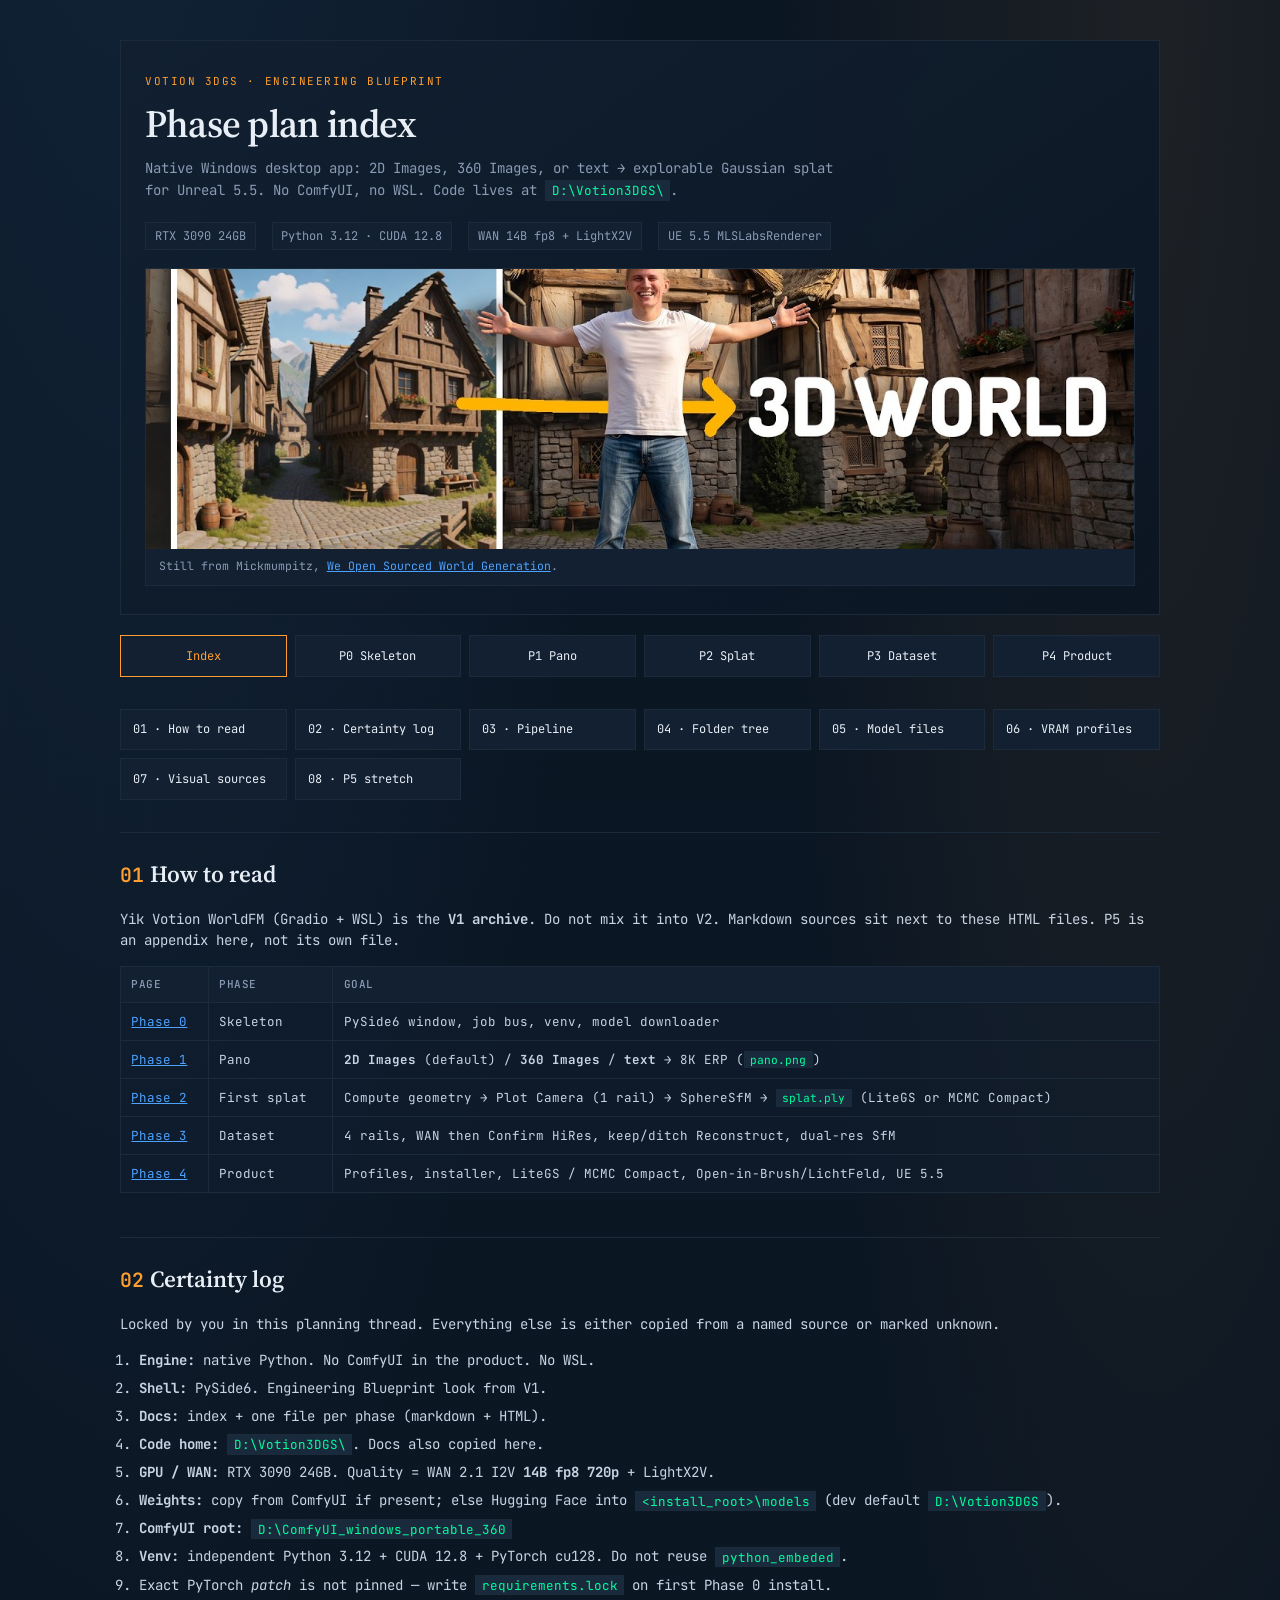
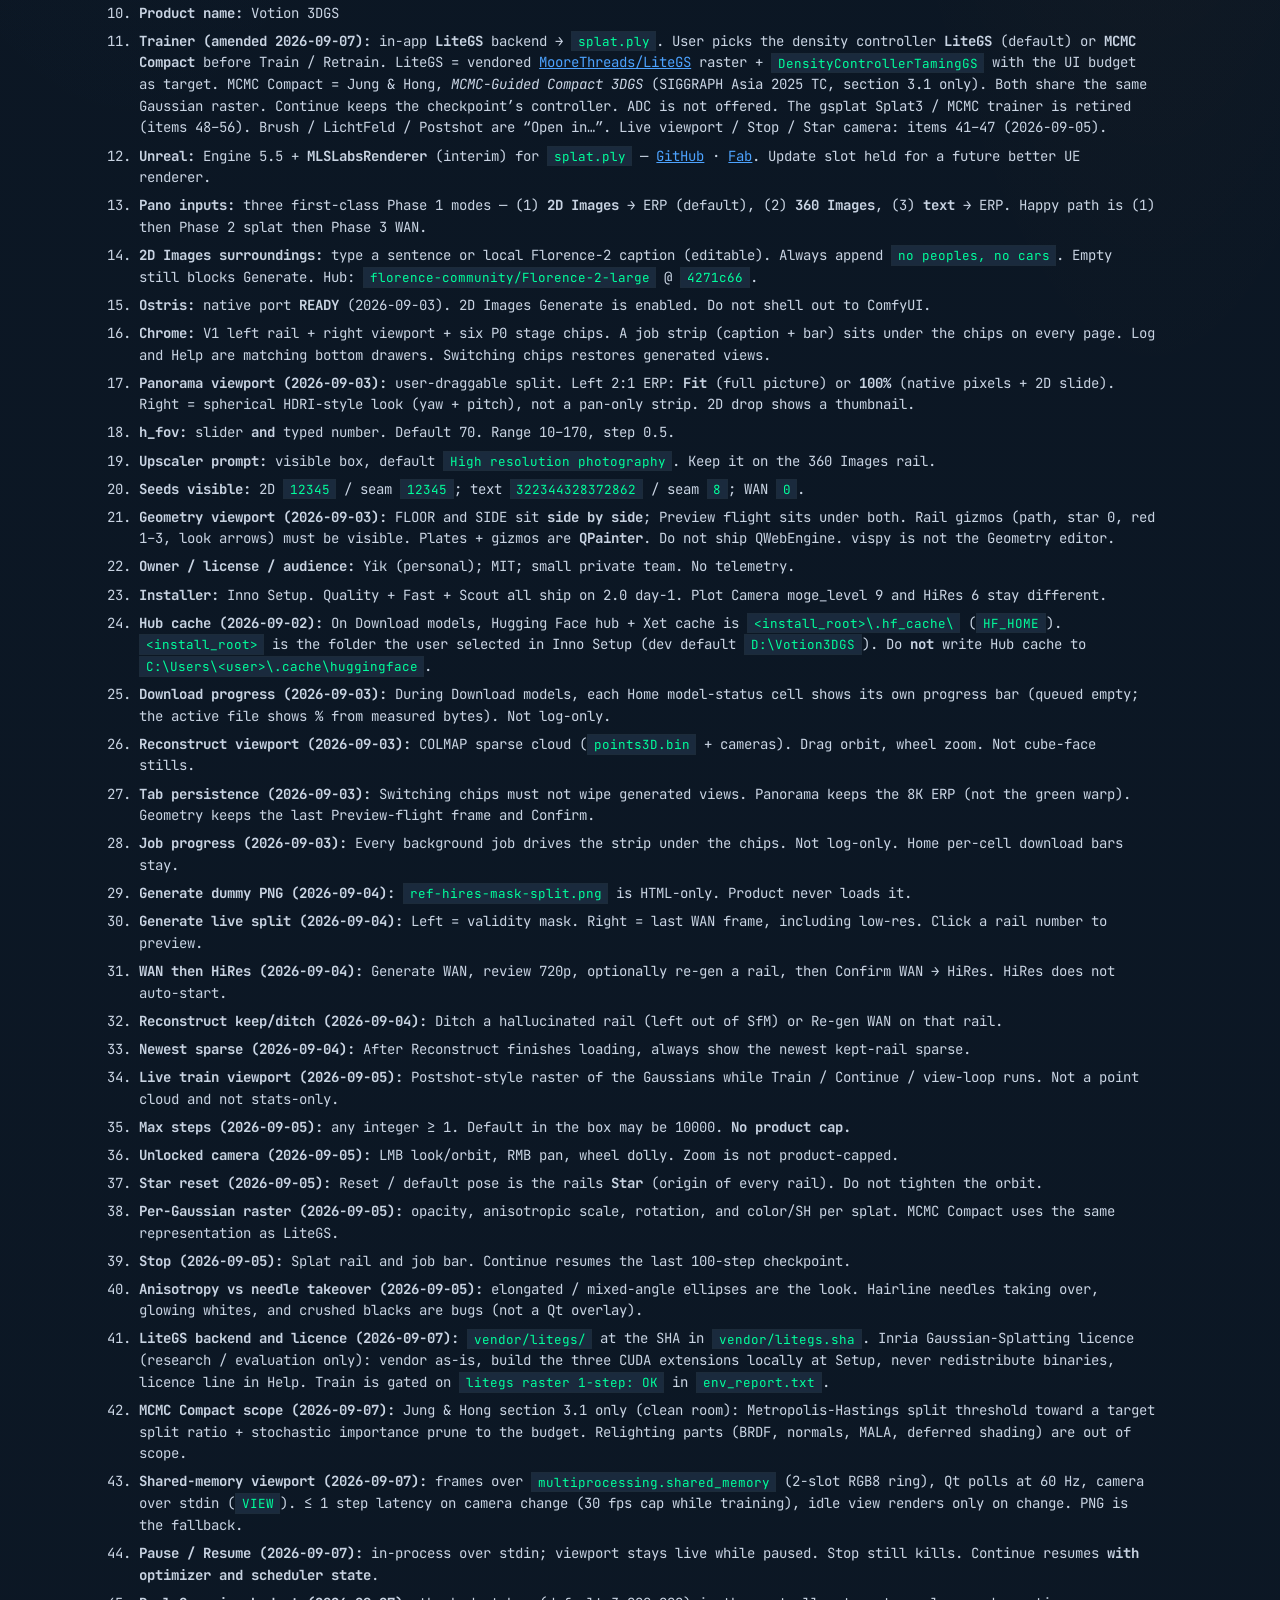
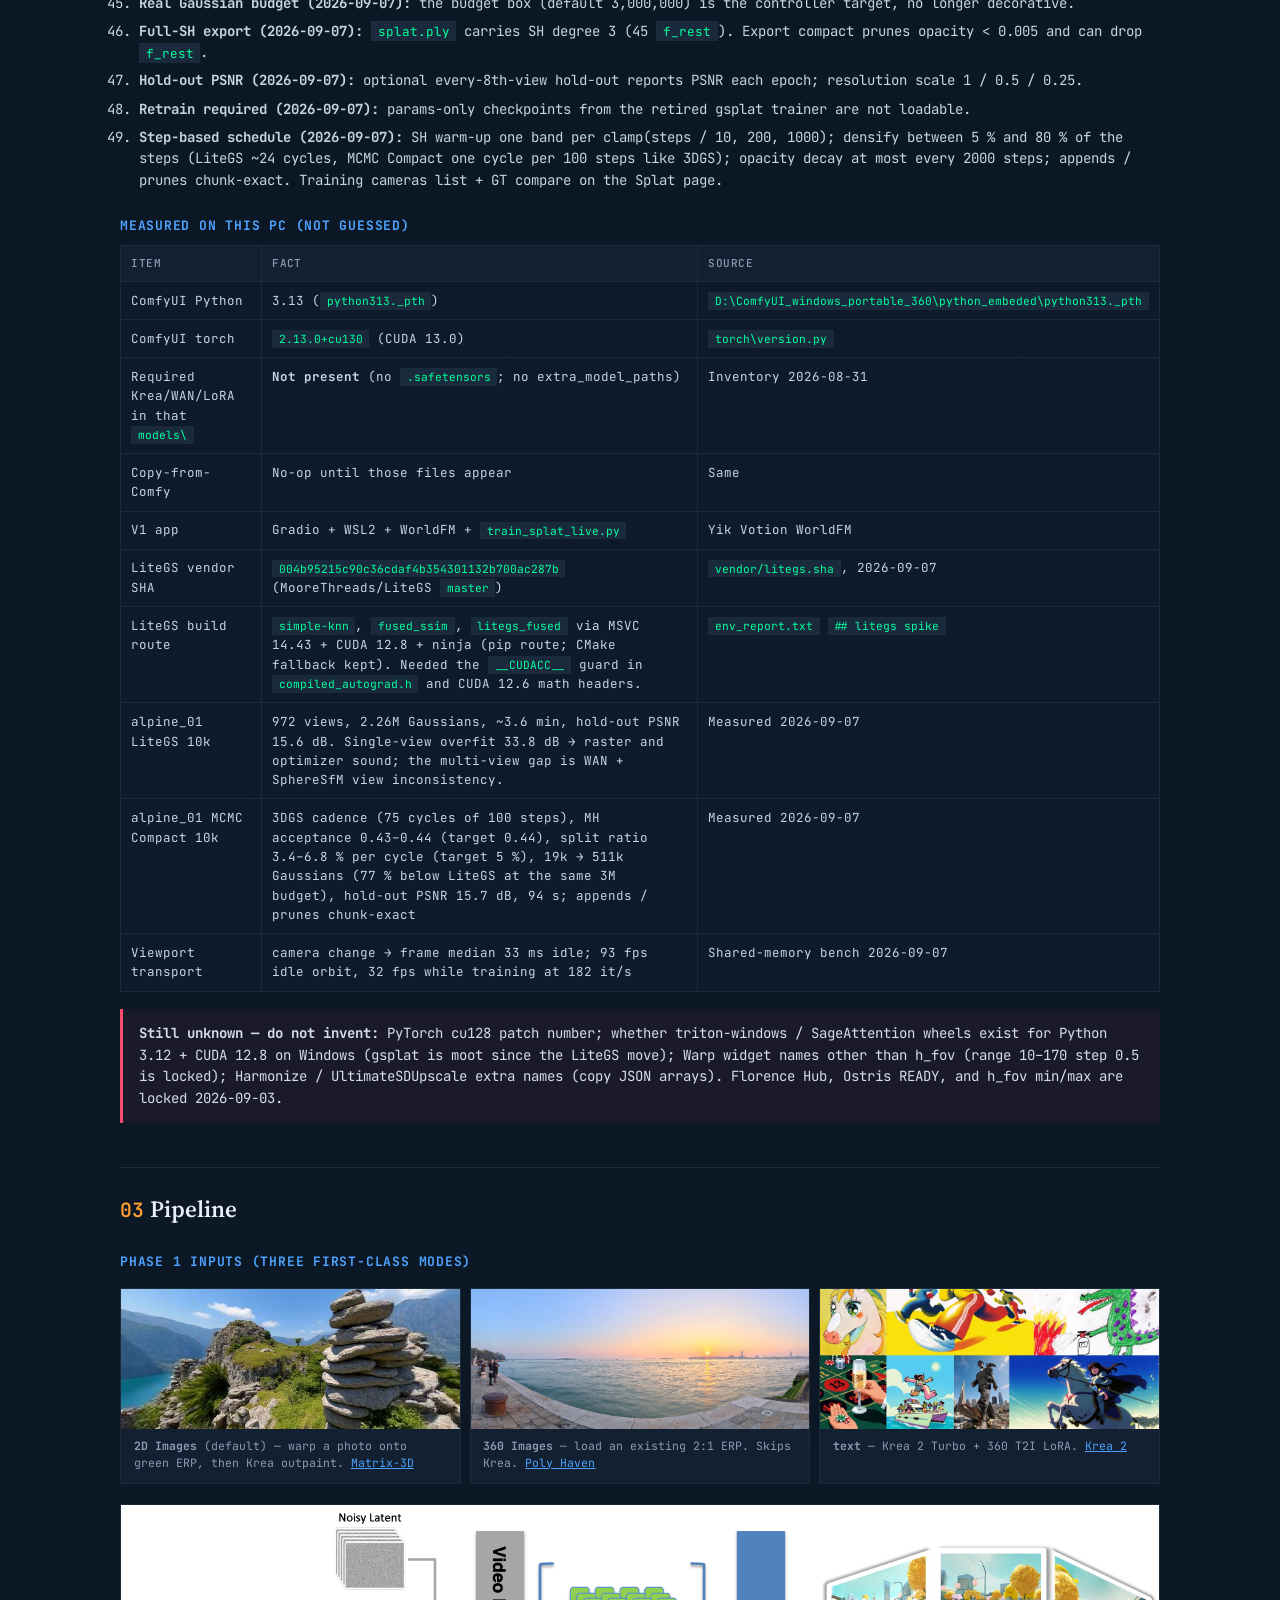
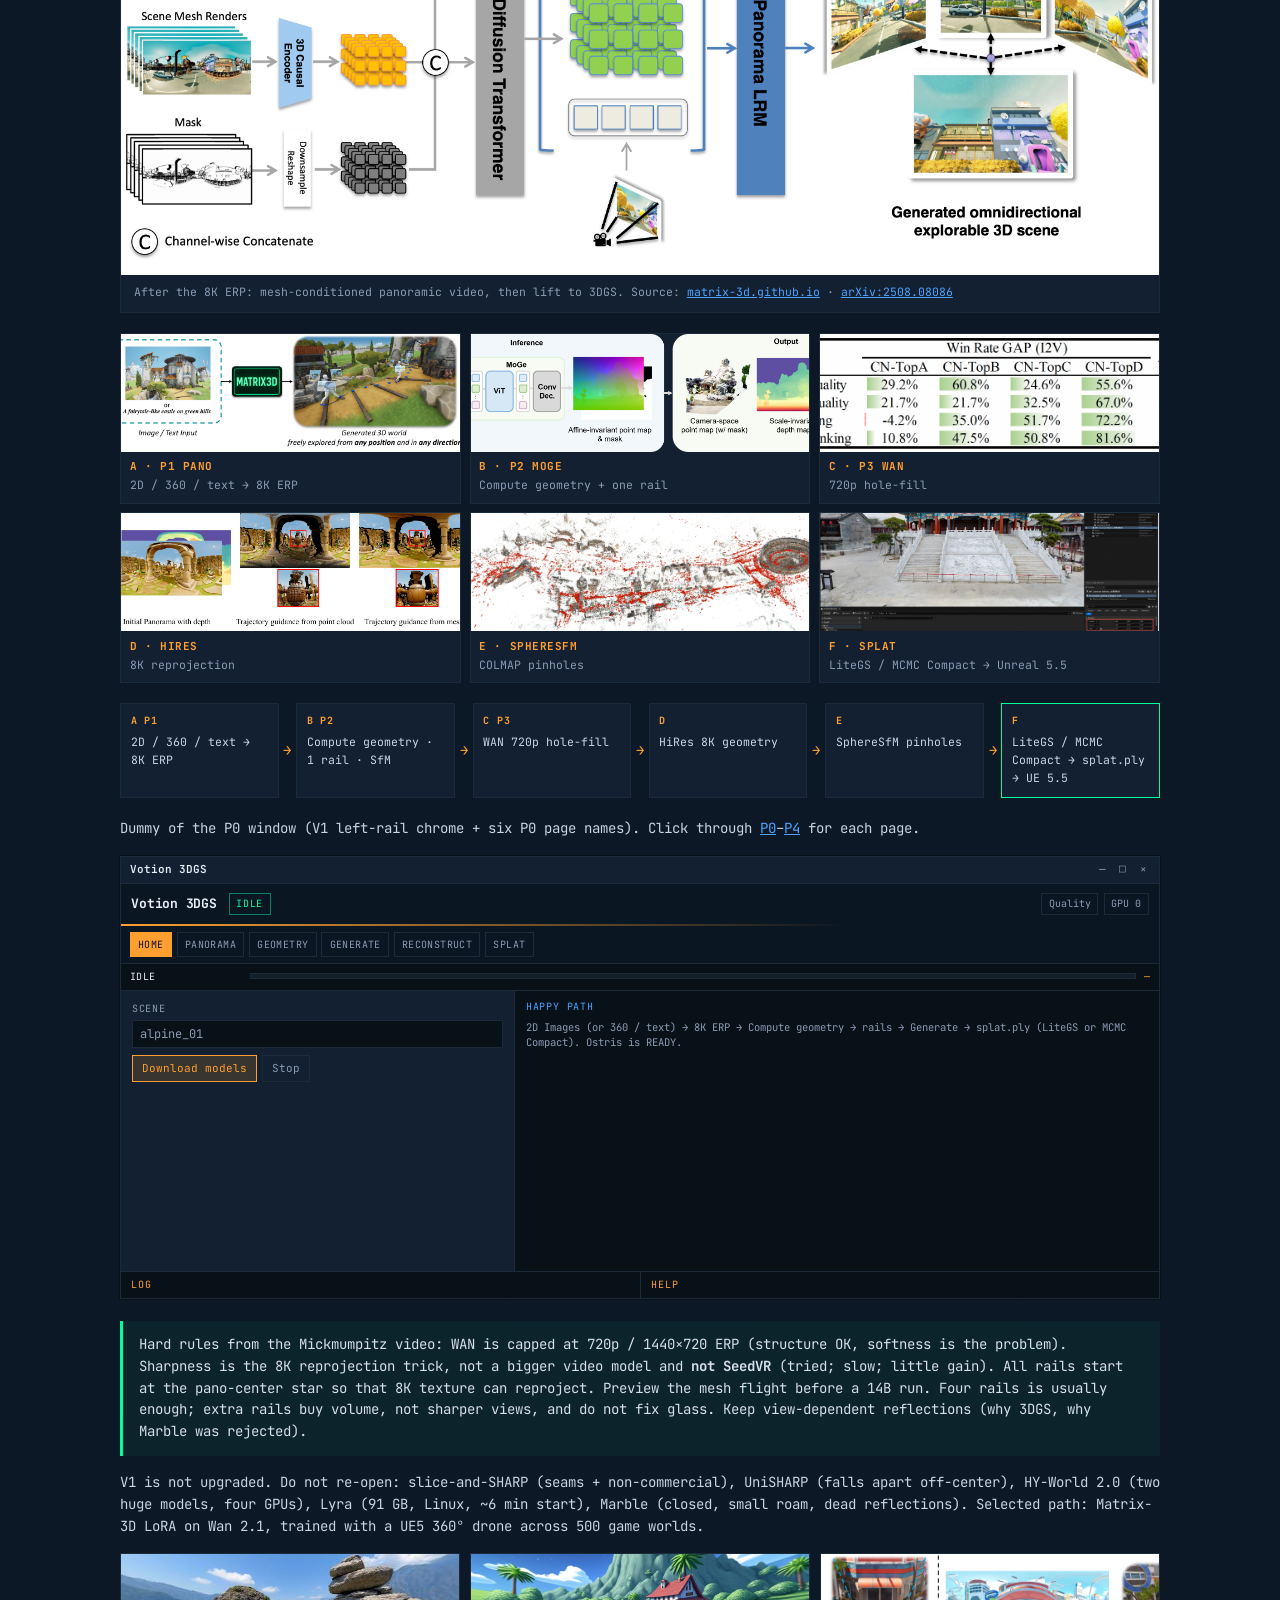
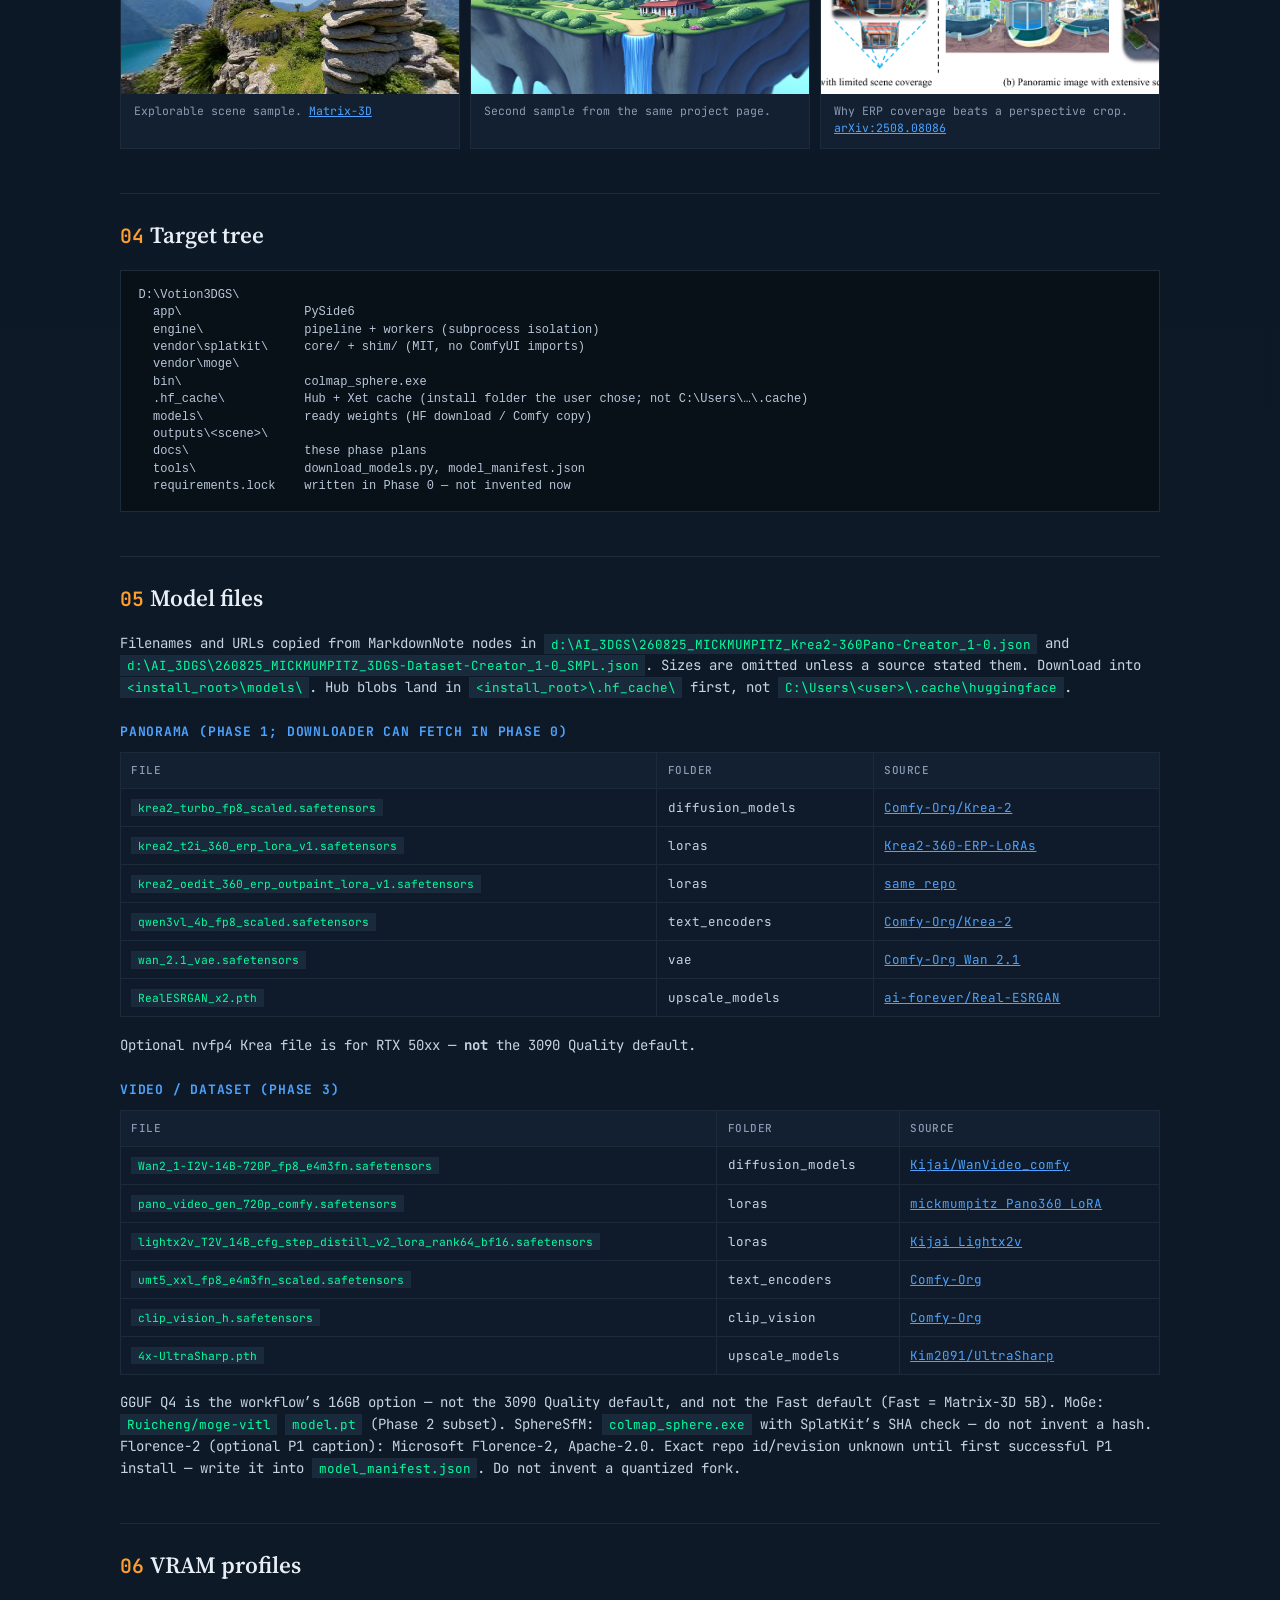
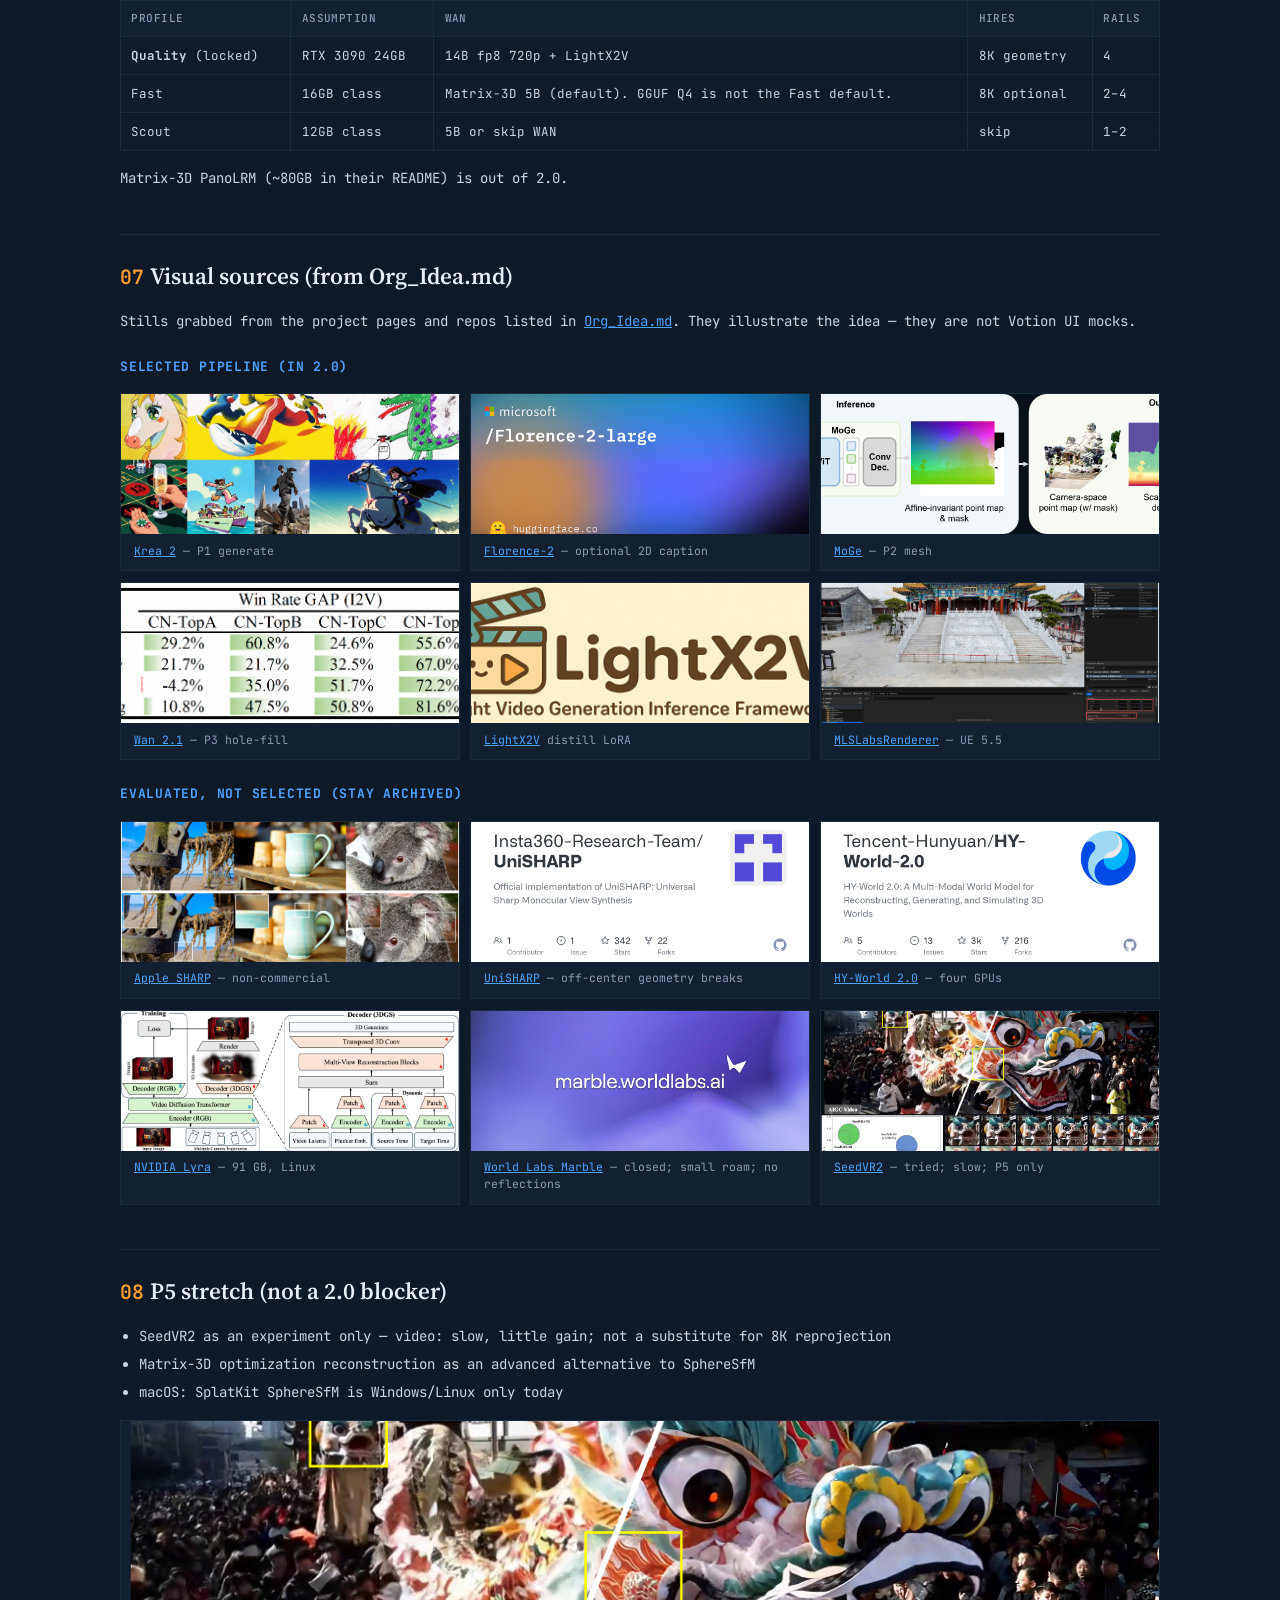
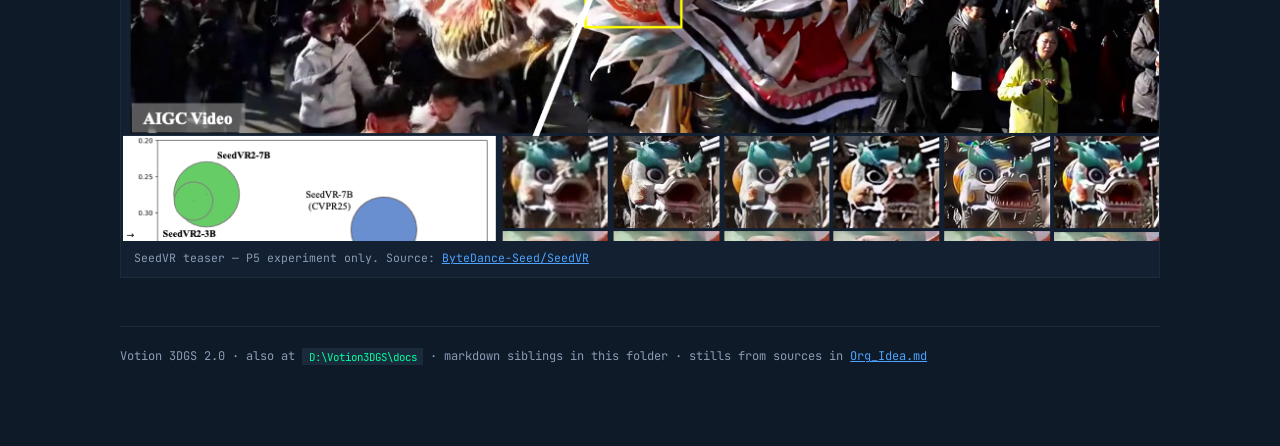
==== commit 6a7a092d: "Lock P2 Splat trainer rebuild: LiteGS + MCMC Compact, shared-memory viewport (2026-09-07)." ====
--- a/Votion_3DGS_2.0_Index.html
+++ b/Votion_3DGS_2.0_Index.html
@@ -64,9 +64,9 @@
         <tbody>
           <tr><td><a href="Votion_3DGS_2.0_Phase0.html">Phase 0</a></td><td>Skeleton</td><td>PySide6 window, job bus, venv, model downloader</td></tr>
           <tr><td><a href="Votion_3DGS_2.0_Phase1.html">Phase 1</a></td><td>Pano</td><td><strong>2D Images</strong> (default) / <strong>360 Images</strong> / <strong>text</strong> → 8K ERP (<code>pano.png</code>)</td></tr>
-          <tr><td><a href="Votion_3DGS_2.0_Phase2.html">Phase 2</a></td><td>First splat</td><td>Compute geometry → Plot Camera (1 rail) → SphereSfM → <code>splat.ply</code> (Splat3 or MCMC)</td></tr>
+          <tr><td><a href="Votion_3DGS_2.0_Phase2.html">Phase 2</a></td><td>First splat</td><td>Compute geometry → Plot Camera (1 rail) → SphereSfM → <code>splat.ply</code> (LiteGS or MCMC Compact)</td></tr>
           <tr><td><a href="Votion_3DGS_2.0_Phase3.html">Phase 3</a></td><td>Dataset</td><td>4 rails, WAN then Confirm HiRes, keep/ditch Reconstruct, dual-res SfM</td></tr>
-          <tr><td><a href="Votion_3DGS_2.0_Phase4.html">Phase 4</a></td><td>Product</td><td>Profiles, installer, Splat3 / MCMC, Open-in-Brush/LichtFeld, UE 5.5</td></tr>
+          <tr><td><a href="Votion_3DGS_2.0_Phase4.html">Phase 4</a></td><td>Product</td><td>Profiles, installer, LiteGS / MCMC Compact, Open-in-Brush/LichtFeld, UE 5.5</td></tr>
         </tbody>
       </table>
     </section>
@@ -85,9 +85,9 @@
         <li><strong>Venv:</strong> independent Python 3.12 + CUDA 12.8 + PyTorch cu128. Do not reuse <code>python_embeded</code>.</li>
         <li>Exact PyTorch <em>patch</em> is not pinned — write <code>requirements.lock</code> on first Phase 0 install.</li>
         <li><strong>Product name:</strong> Votion 3DGS</li>
-        <li><strong>Trainer:</strong> in-app gsplat → <code>splat.ply</code>. User picks <strong>Splat3</strong> (default) or <strong>MCMC</strong> before Train / Retrain.
-          Splat3 = gsplat <code>DefaultStrategy</code>. MCMC = gsplat <code>MCMCStrategy</code>.
-          Both share the same Gaussian raster. Continue keeps the checkpoint’s strategy. ADC is not offered.
+        <li><strong>Trainer (amended 2026-09-07):</strong> in-app <strong>LiteGS</strong> backend → <code>splat.ply</code>. User picks the density controller <strong>LiteGS</strong> (default) or <strong>MCMC Compact</strong> before Train / Retrain.
+          LiteGS = vendored <a href="https://github.com/MooreThreads/LiteGS">MooreThreads/LiteGS</a> raster + <code>DensityControllerTamingGS</code> with the UI budget as target. MCMC Compact = Jung &amp; Hong, <em>MCMC-Guided Compact 3DGS</em> (SIGGRAPH Asia 2025 TC, section 3.1 only).
+          Both share the same Gaussian raster. Continue keeps the checkpoint’s controller. ADC is not offered. The gsplat Splat3 / MCMC trainer is retired (items 48–56).
           Brush / LichtFeld / Postshot are “Open in…”. Live viewport / Stop / Star camera: items 41–47 (2026-09-05).</li>
         <li><strong>Unreal:</strong> Engine 5.5 + <strong>MLSLabsRenderer</strong> (interim) for <code>splat.ply</code> —
           <a href="https://github.com/mlslabs/MLSLabsGaussianSplattingRenderer-UE">GitHub</a> ·
@@ -121,9 +121,18 @@
         <li><strong>Max steps (2026-09-05):</strong> any integer ≥ 1. Default in the box may be 10000. <strong>No product cap.</strong></li>
         <li><strong>Unlocked camera (2026-09-05):</strong> LMB look/orbit, RMB pan, wheel dolly. Zoom is not product-capped.</li>
         <li><strong>Star reset (2026-09-05):</strong> Reset / default pose is the rails <strong>Star</strong> (origin of every rail). Do not tighten the orbit.</li>
-        <li><strong>Per-Gaussian raster (2026-09-05):</strong> opacity, anisotropic scale, rotation, and color/SH per splat. MCMC uses the same representation as Splat3.</li>
+        <li><strong>Per-Gaussian raster (2026-09-05):</strong> opacity, anisotropic scale, rotation, and color/SH per splat. MCMC Compact uses the same representation as LiteGS.</li>
         <li><strong>Stop (2026-09-05):</strong> Splat rail and job bar. Continue resumes the last 100-step checkpoint.</li>
         <li><strong>Anisotropy vs needle takeover (2026-09-05):</strong> elongated / mixed-angle ellipses are the look. Hairline needles taking over, glowing whites, and crushed blacks are bugs (not a Qt overlay).</li>
+        <li><strong>LiteGS backend and licence (2026-09-07):</strong> <code>vendor/litegs/</code> at the SHA in <code>vendor/litegs.sha</code>. Inria Gaussian-Splatting licence (research / evaluation only): vendor as-is, build the three CUDA extensions locally at Setup, never redistribute binaries, licence line in Help. Train is gated on <code>litegs raster 1-step: OK</code> in <code>env_report.txt</code>.</li>
+        <li><strong>MCMC Compact scope (2026-09-07):</strong> Jung &amp; Hong section 3.1 only (clean room): Metropolis-Hastings split threshold toward a target split ratio + stochastic importance prune to the budget. Relighting parts (BRDF, normals, MALA, deferred shading) are out of scope.</li>
+        <li><strong>Shared-memory viewport (2026-09-07):</strong> frames over <code>multiprocessing.shared_memory</code> (2-slot RGB8 ring), Qt polls at 60 Hz, camera over stdin (<code>VIEW</code>). ≤ 1 step latency on camera change (30 fps cap while training), idle view renders only on change. PNG is the fallback.</li>
+        <li><strong>Pause / Resume (2026-09-07):</strong> in-process over stdin; viewport stays live while paused. Stop still kills. Continue resumes <strong>with optimizer and scheduler state</strong>.</li>
+        <li><strong>Real Gaussian budget (2026-09-07):</strong> the budget box (default 3,000,000) is the controller target, no longer decorative.</li>
+        <li><strong>Full-SH export (2026-09-07):</strong> <code>splat.ply</code> carries SH degree 3 (45 <code>f_rest</code>). Export compact prunes opacity &lt; 0.005 and can drop <code>f_rest</code>.</li>
+        <li><strong>Hold-out PSNR (2026-09-07):</strong> optional every-8th-view hold-out reports PSNR each epoch; resolution scale 1 / 0.5 / 0.25.</li>
+        <li><strong>Retrain required (2026-09-07):</strong> params-only checkpoints from the retired gsplat trainer are not loadable.</li>
+        <li><strong>Step-based schedule (2026-09-07):</strong> SH warm-up one band per clamp(steps / 10, 200, 1000); densify between 5 % and 80 % of the steps (LiteGS ~24 cycles, MCMC Compact one cycle per 100 steps like 3DGS); opacity decay at most every 2000 steps; appends / prunes chunk-exact. Training cameras list + GT compare on the Splat page.</li>
       </ol>
 
       <h3>Measured on this PC (not guessed)</h3>
@@ -135,12 +144,17 @@
           <tr><td>Required Krea/WAN/LoRA in that <code>models\</code></td><td><strong>Not present</strong> (no <code>.safetensors</code>; no extra_model_paths)</td><td>Inventory 2026-08-31</td></tr>
           <tr><td>Copy-from-Comfy</td><td>No-op until those files appear</td><td>Same</td></tr>
           <tr><td>V1 app</td><td>Gradio + WSL2 + WorldFM + <code>train_splat_live.py</code></td><td>Yik Votion WorldFM</td></tr>
+          <tr><td>LiteGS vendor SHA</td><td><code>004b95215c90c36cdaf4b354301132b700ac287b</code> (MooreThreads/LiteGS <code>master</code>)</td><td><code>vendor/litegs.sha</code>, 2026-09-07</td></tr>
+          <tr><td>LiteGS build route</td><td><code>simple-knn</code>, <code>fused_ssim</code>, <code>litegs_fused</code> via MSVC 14.43 + CUDA 12.8 + ninja (pip route; CMake fallback kept). Needed the <code>__CUDACC__</code> guard in <code>compiled_autograd.h</code> and CUDA 12.6 math headers.</td><td><code>env_report.txt</code> <code>## litegs spike</code></td></tr>
+          <tr><td>alpine_01 LiteGS 10k</td><td>972 views, 2.26M Gaussians, ~3.6 min, hold-out PSNR 15.6 dB. Single-view overfit 33.8 dB → raster and optimizer sound; the multi-view gap is WAN + SphereSfM view inconsistency.</td><td>Measured 2026-09-07</td></tr>
+          <tr><td>alpine_01 MCMC Compact 10k</td><td>3DGS cadence (75 cycles of 100 steps), MH acceptance 0.43–0.44 (target 0.44), split ratio 3.4–6.8 % per cycle (target 5 %), 19k → 511k Gaussians (77 % below LiteGS at the same 3M budget), hold-out PSNR 15.7 dB, 94 s; appends / prunes chunk-exact</td><td>Measured 2026-09-07</td></tr>
+          <tr><td>Viewport transport</td><td>camera change → frame median 33 ms idle; 93 fps idle orbit, 32 fps while training at 182 it/s</td><td>Shared-memory bench 2026-09-07</td></tr>
         </tbody>
       </table>
 
       <div class="callout warn">
         <strong>Still unknown — do not invent:</strong> PyTorch cu128 patch number;
-        whether gsplat / triton-windows / SageAttention wheels exist for Python 3.12 + CUDA 12.8 on Windows;
+        whether triton-windows / SageAttention wheels exist for Python 3.12 + CUDA 12.8 on Windows (gsplat is moot since the LiteGS move);
         Warp widget names other than h_fov (range 10–170 step 0.5 is locked);
         Harmonize / UltimateSDUpscale extra names (copy JSON arrays).
         Florence Hub, Ostris READY, and h_fov min/max are locked 2026-09-03.
@@ -195,7 +209,7 @@
         </a>
         <a class="pvis" href="Votion_3DGS_2.0_Phase4.html">
           <img src="media/mlslabs-render.jpg" alt="MLSLabsRenderer Unreal Engine splat playback" />
-          <span><b>F · Splat</b> Splat3 / MCMC → Unreal 5.5</span>
+          <span><b>F · Splat</b> LiteGS / MCMC Compact → Unreal 5.5</span>
         </a>
       </div>
       <div class="pipe">
@@ -209,7 +223,7 @@
         <div class="pipe-arr">→</div>
         <div class="pipe-node"><b>E</b>SphereSfM pinholes</div>
         <div class="pipe-arr">→</div>
-        <div class="pipe-node out"><b>F</b>Splat3 / MCMC → splat.ply → UE 5.5</div>
+        <div class="pipe-node out"><b>F</b>LiteGS / MCMC Compact → splat.ply → UE 5.5</div>
       </div>
       <p>
         Dummy of the P0 window (V1 left-rail chrome + six P0 page names). Click through
@@ -246,14 +260,14 @@
           </div>
           <div class="desk-view">
             <p class="view-lbl">Happy path</p>
-            <p class="f-hint">2D Images (or 360 / text) → 8K ERP → Compute geometry → rails → Generate → splat.ply (Splat3 or MCMC). Ostris is READY.</p>
+            <p class="f-hint">2D Images (or 360 / text) → 8K ERP → Compute geometry → rails → Generate → splat.ply (LiteGS or MCMC Compact). Ostris is READY.</p>
           </div>
         </div>
         <div class="desk-draws">
         <details class="desk-log-draw"><summary>Log</summary><div class="desk-log"><b>STATUS // idle</b><br />No ComfyUI. No WSL. Qt never imports torch for inference.</div></details>
         <details class="desk-log-draw"><summary>Help</summary><div class="desk-log">
           <b>FIELD GUIDE</b><br />
-          2D Images (default) or 360 / text → 8K ERP → Compute geometry → rails → Generate → splat.ply (Splat3 or MCMC).
+          2D Images (default) or 360 / text → 8K ERP → Compute geometry → rails → Generate → splat.ply (LiteGS or MCMC Compact).
           Ostris Edit is native READY. h_fov 10–170, type or drag, default 70. Surroundings always end with no peoples, no cars.
           Left 2:1 Fit / 100% + draggable split. Right 360 is spherical (yaw + pitch). text keeps the trigger prefix.
           After 2D Images, prompt.txt = outpaint instruction + surroundings. WAN prompt must match the pano.
--- a/votion-plan.css
+++ b/votion-plan.css
@@ -1291,6 +1291,91 @@
   height: 200px;
 }
 
+/* Splat desk 2026-09-07: HUD over the live plate, GT compare split, sparkline, camera list. */
+.splat-hud {
+  position: absolute;
+  top: 1.6rem;
+  left: 0.5rem;
+  z-index: 1;
+  padding: 0.35rem 0.5rem;
+  background: rgba(6, 12, 20, 0.7);
+  border: 1px solid var(--line);
+  font-family: "JetBrains Mono", "Cascadia Mono", Consolas, monospace;
+  font-size: 10px;
+  line-height: 1.5;
+  color: var(--text);
+}
+.splat-hud .badge {
+  display: inline-block;
+  padding: 0 0.4rem;
+  margin-bottom: 0.2rem;
+  border-radius: 3px;
+  background: #2ea05c;
+  color: #fff;
+  letter-spacing: 0.08em;
+}
+.splat-hud .badge.paused { background: #d69e2e; color: #0b1623; }
+.splat-hud .badge.idle { background: #5a6478; }
+.splat-hud span.dim { color: var(--muted); }
+.splat-live.gt::after {
+  content: "render  |  ground truth";
+  position: absolute;
+  inset: 0;
+  display: flex;
+  align-items: flex-end;
+  justify-content: center;
+  padding-bottom: 0.4rem;
+  font-size: 10px;
+  letter-spacing: 0.08em;
+  text-transform: uppercase;
+  color: var(--cyan);
+  background: linear-gradient(90deg, transparent 49.7%, var(--cyan) 49.7%, var(--cyan) 50.3%, transparent 50.3%);
+  pointer-events: none;
+}
+.splat-spark {
+  display: block;
+  width: 100%;
+  height: 56px;
+  margin-top: 0.35rem;
+  border: 1px solid var(--line);
+  background: #0a1420;
+}
+.splat-spark .loss { fill: none; stroke: var(--accent); stroke-width: 1.5; }
+.splat-spark .psnr { fill: none; stroke: #2ec878; stroke-width: 1.5; }
+.splat-spark text { font-size: 9px; font-family: "JetBrains Mono", Consolas, monospace; }
+.splat-cams {
+  list-style: none;
+  margin: 0.3rem 0 0;
+  padding: 0;
+  max-height: 210px;
+  overflow: auto;
+  border: 1px solid var(--line);
+  font-size: 11px;
+}
+.splat-cams li {
+  padding: 0.25rem 0.5rem;
+  border-bottom: 1px solid var(--line);
+  color: var(--muted);
+  cursor: pointer;
+}
+.splat-cams li.head {
+  color: var(--accent);
+  cursor: default;
+  letter-spacing: 0.06em;
+  text-transform: uppercase;
+  font-size: 10px;
+}
+.splat-cams li.holdout { color: #2ec878; }
+.splat-cams li:hover:not(.head) { color: var(--text); }
+.splat-cams li.active { background: var(--accent); color: #0b1623; }
+.desk-body.three { grid-template-columns: 250px 1fr 210px; }
+.desk-cams { padding: 0.6rem; border-left: 1px solid var(--line); }
+.desk-cams .f-lab { margin-top: 0; }
+@media (max-width: 720px) {
+  .desk-body.three { grid-template-columns: 1fr; }
+  .desk-cams { border-left: 0; border-top: 1px solid var(--line); }
+}
+
 .pane { display: none; }
 .pane.on { display: block; }
 
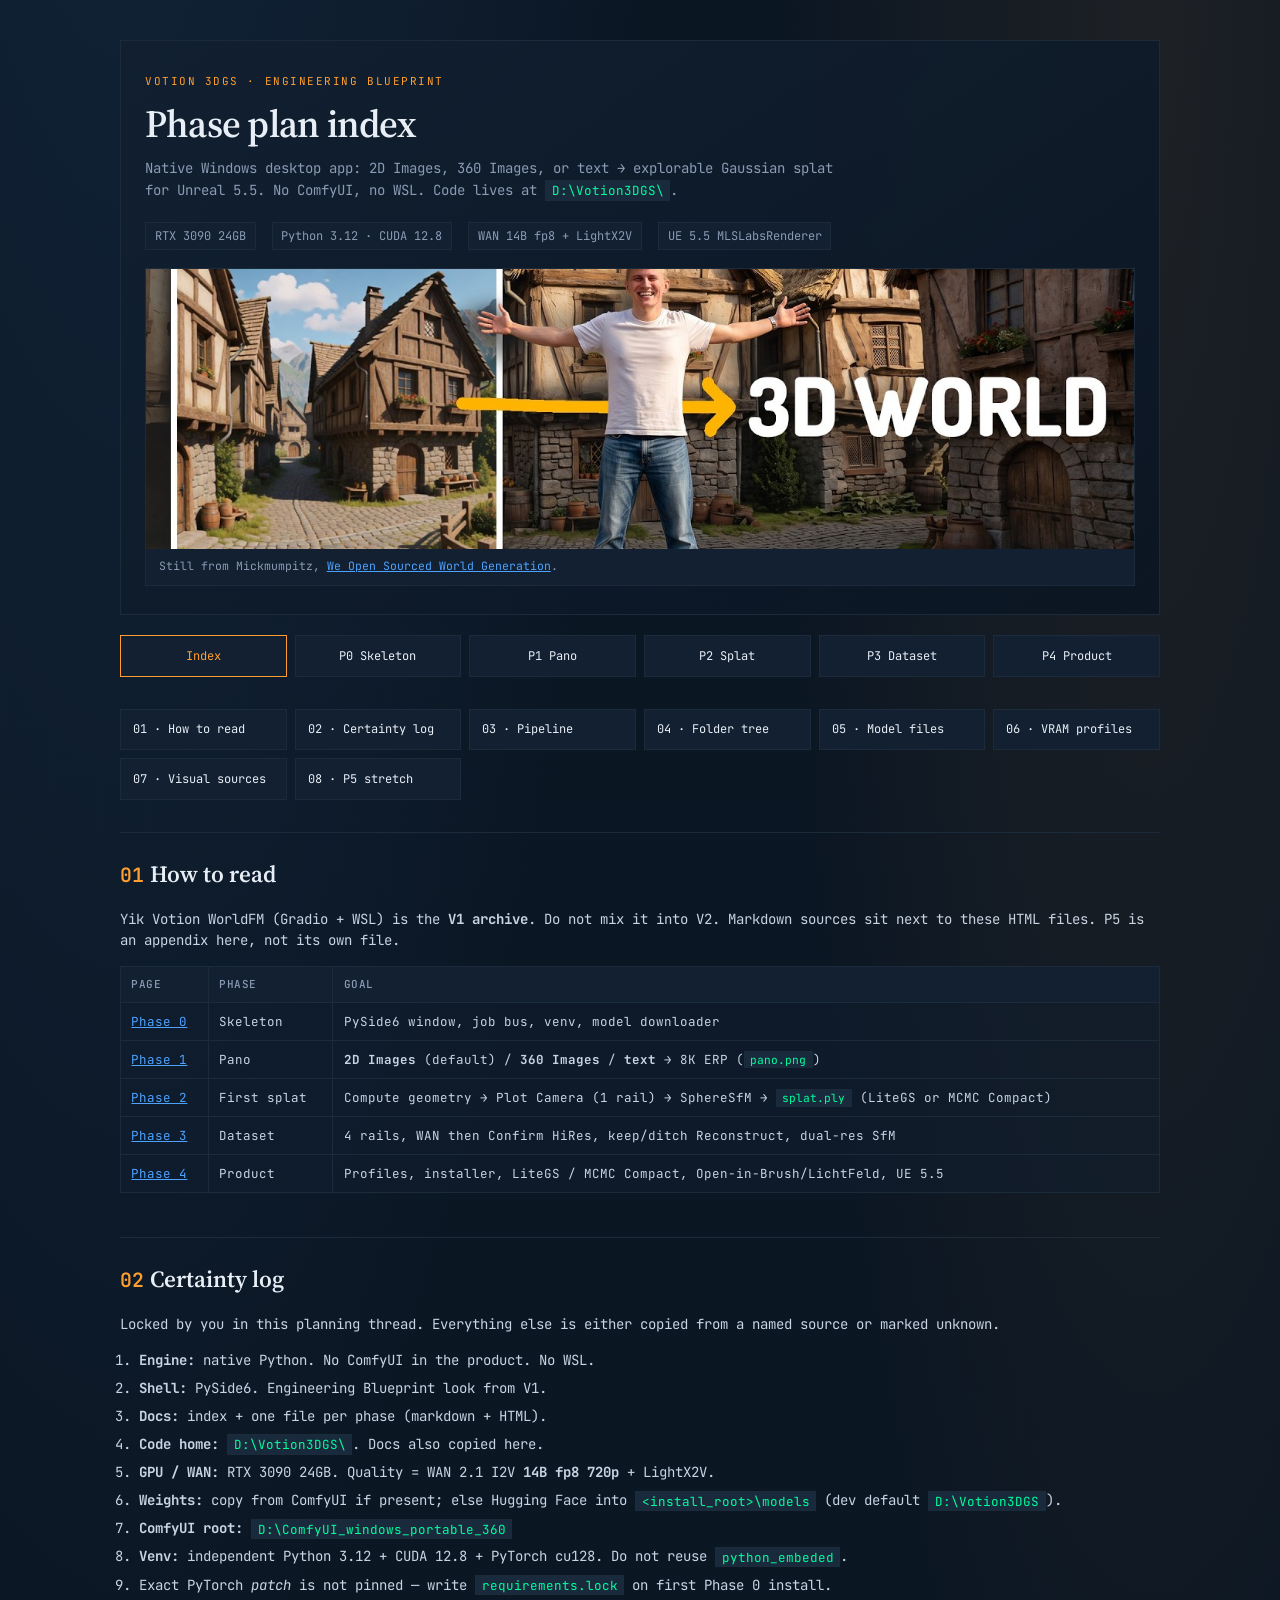
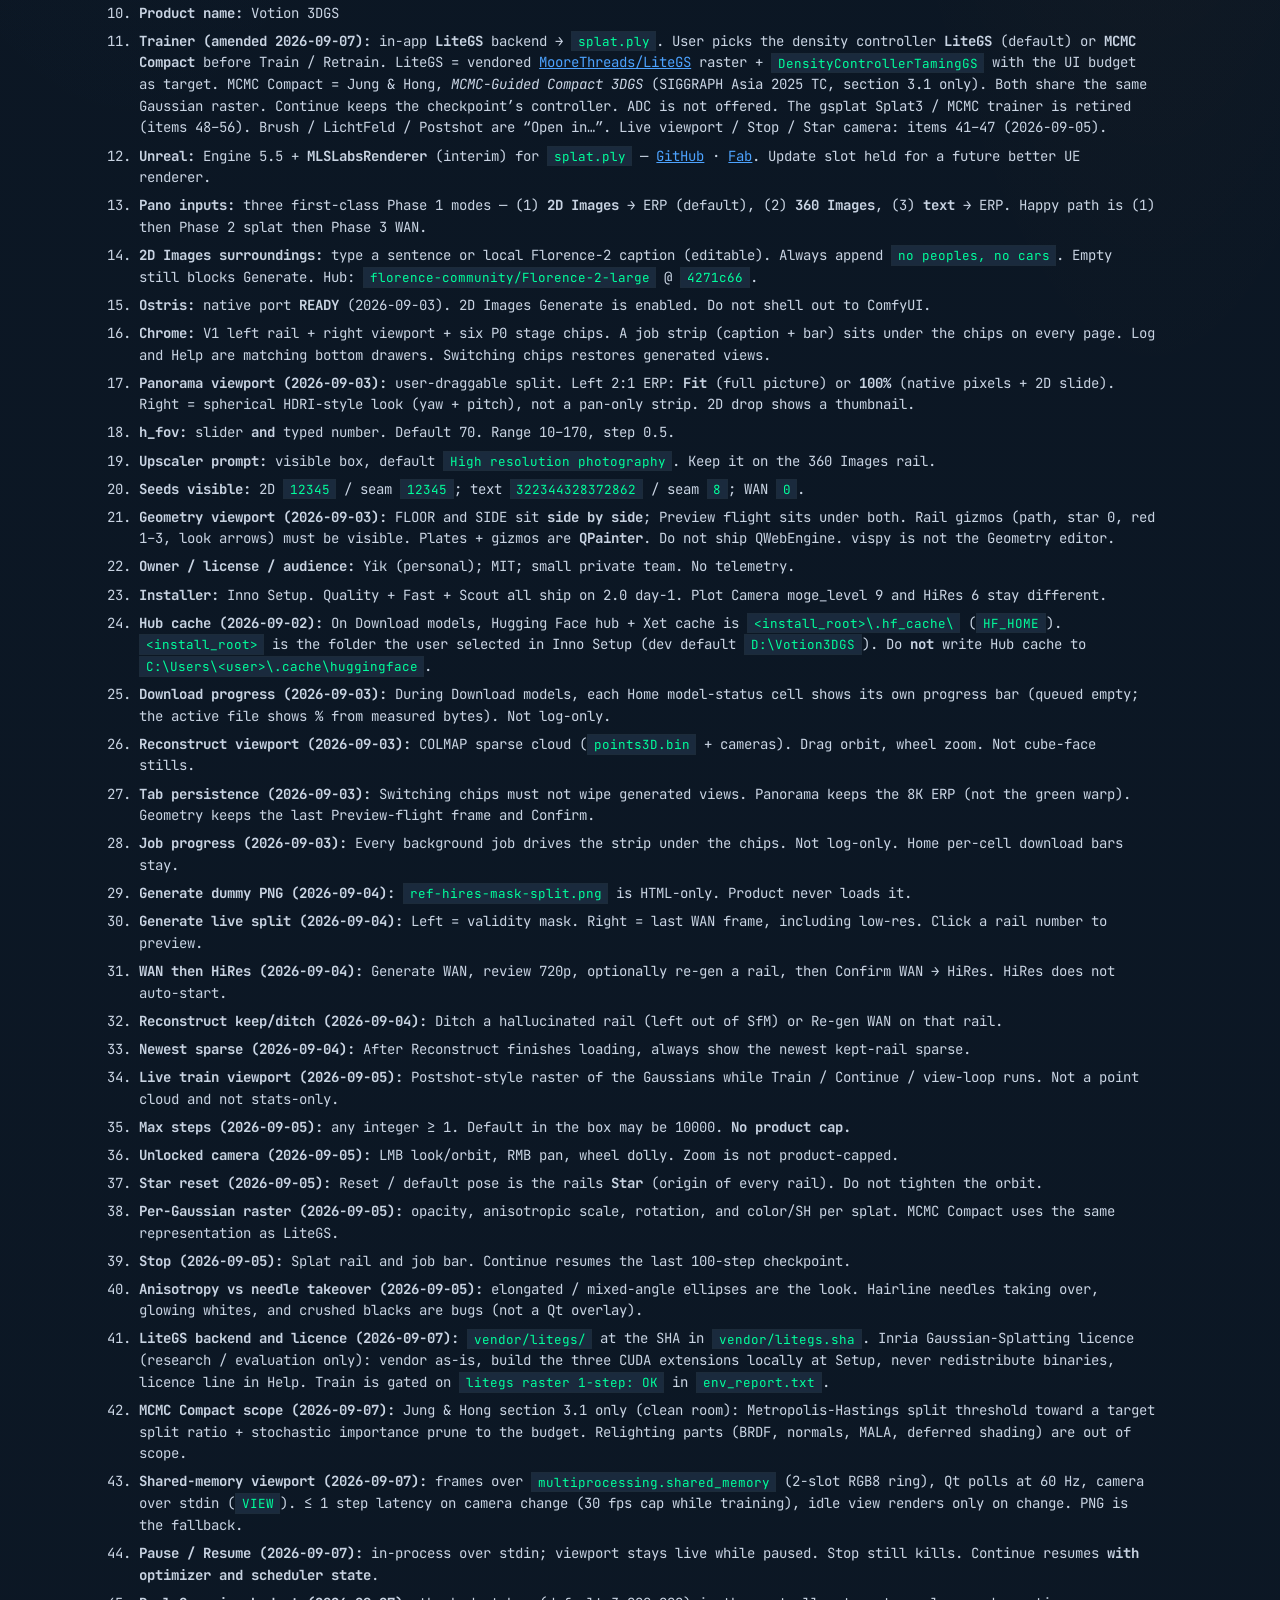
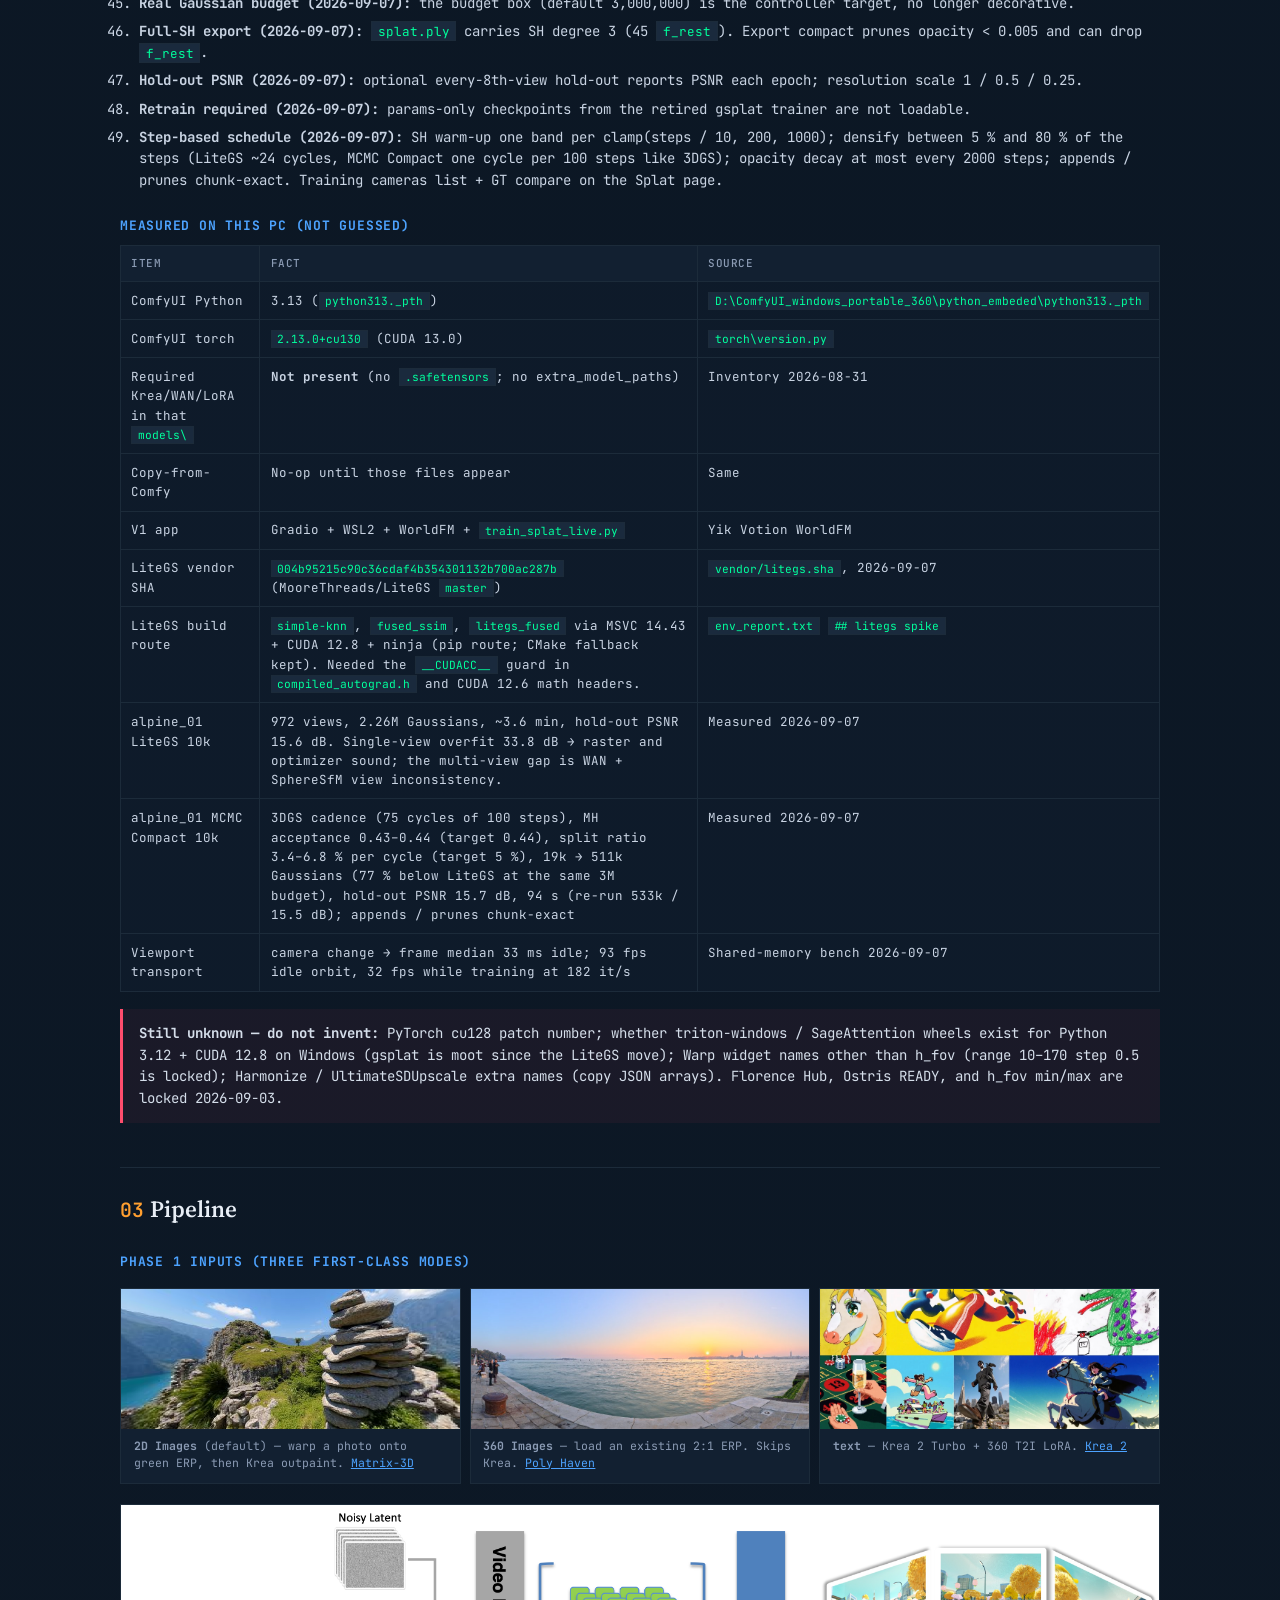
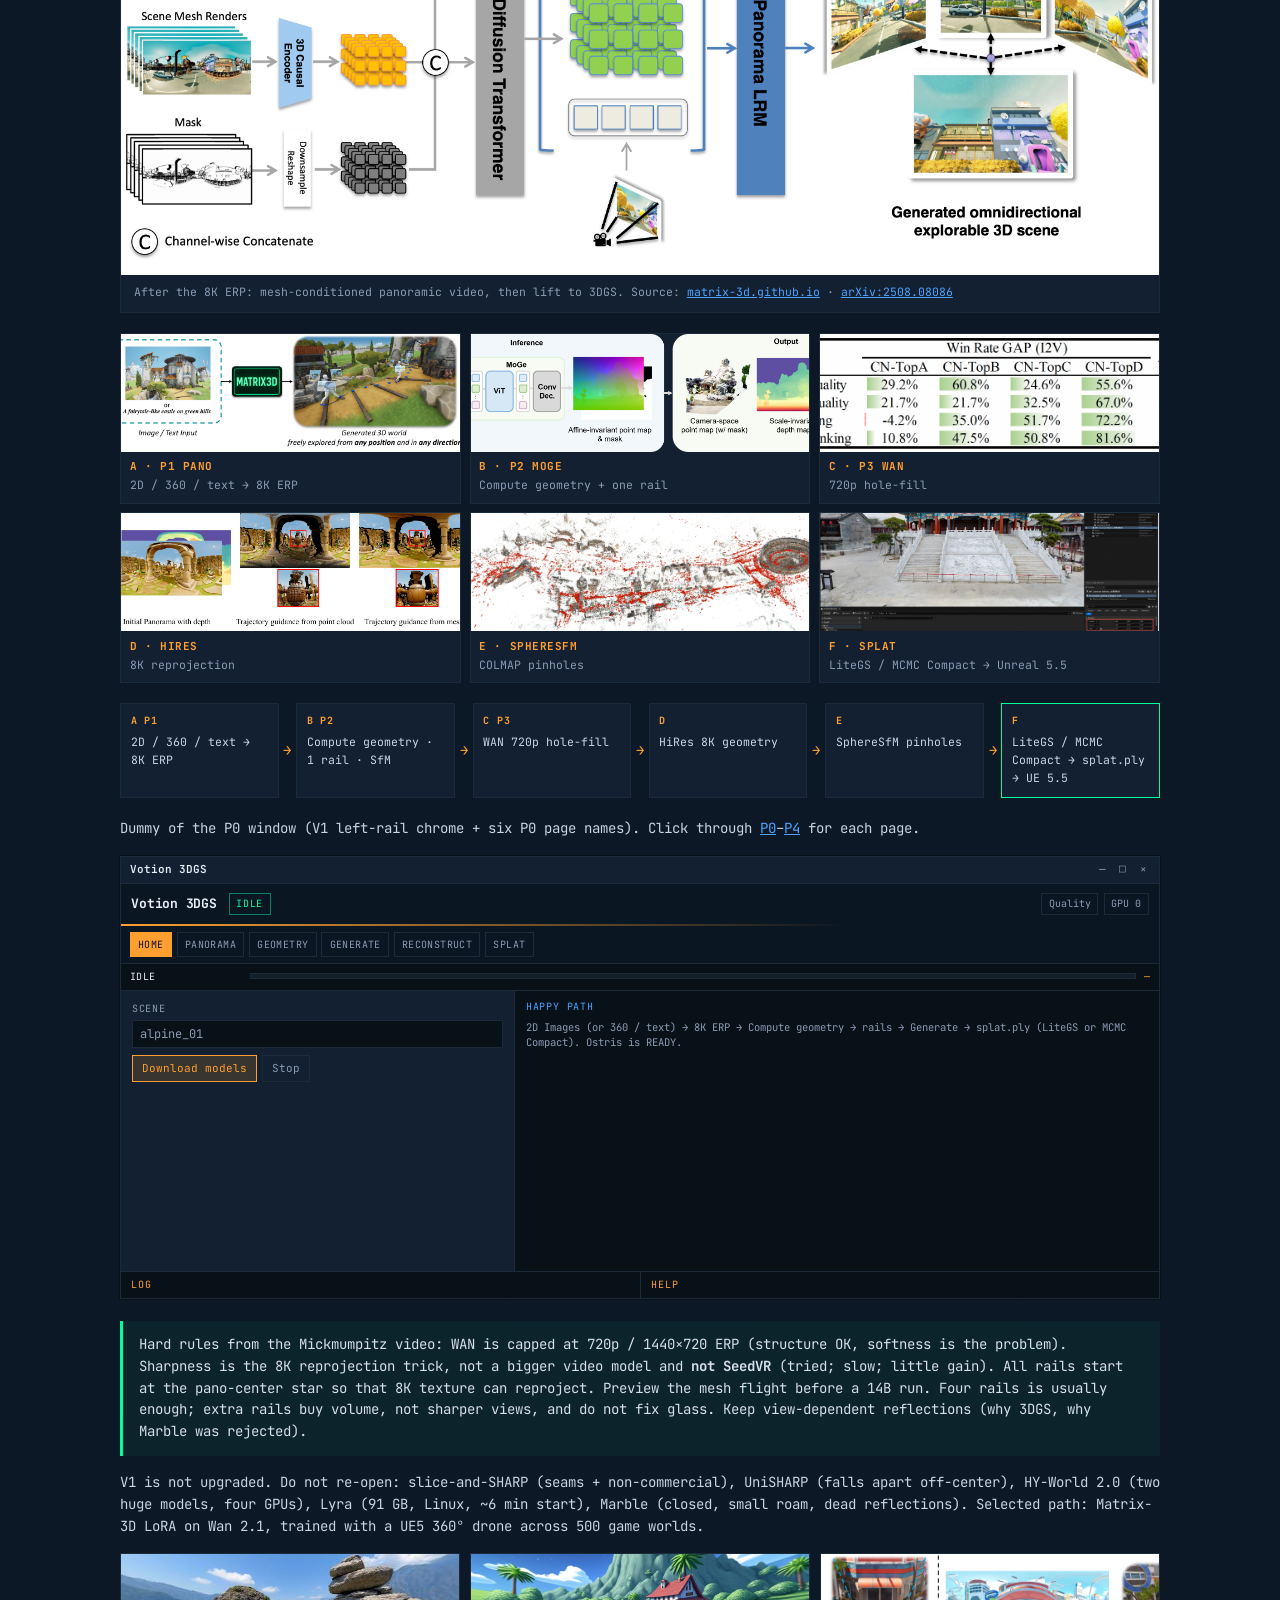
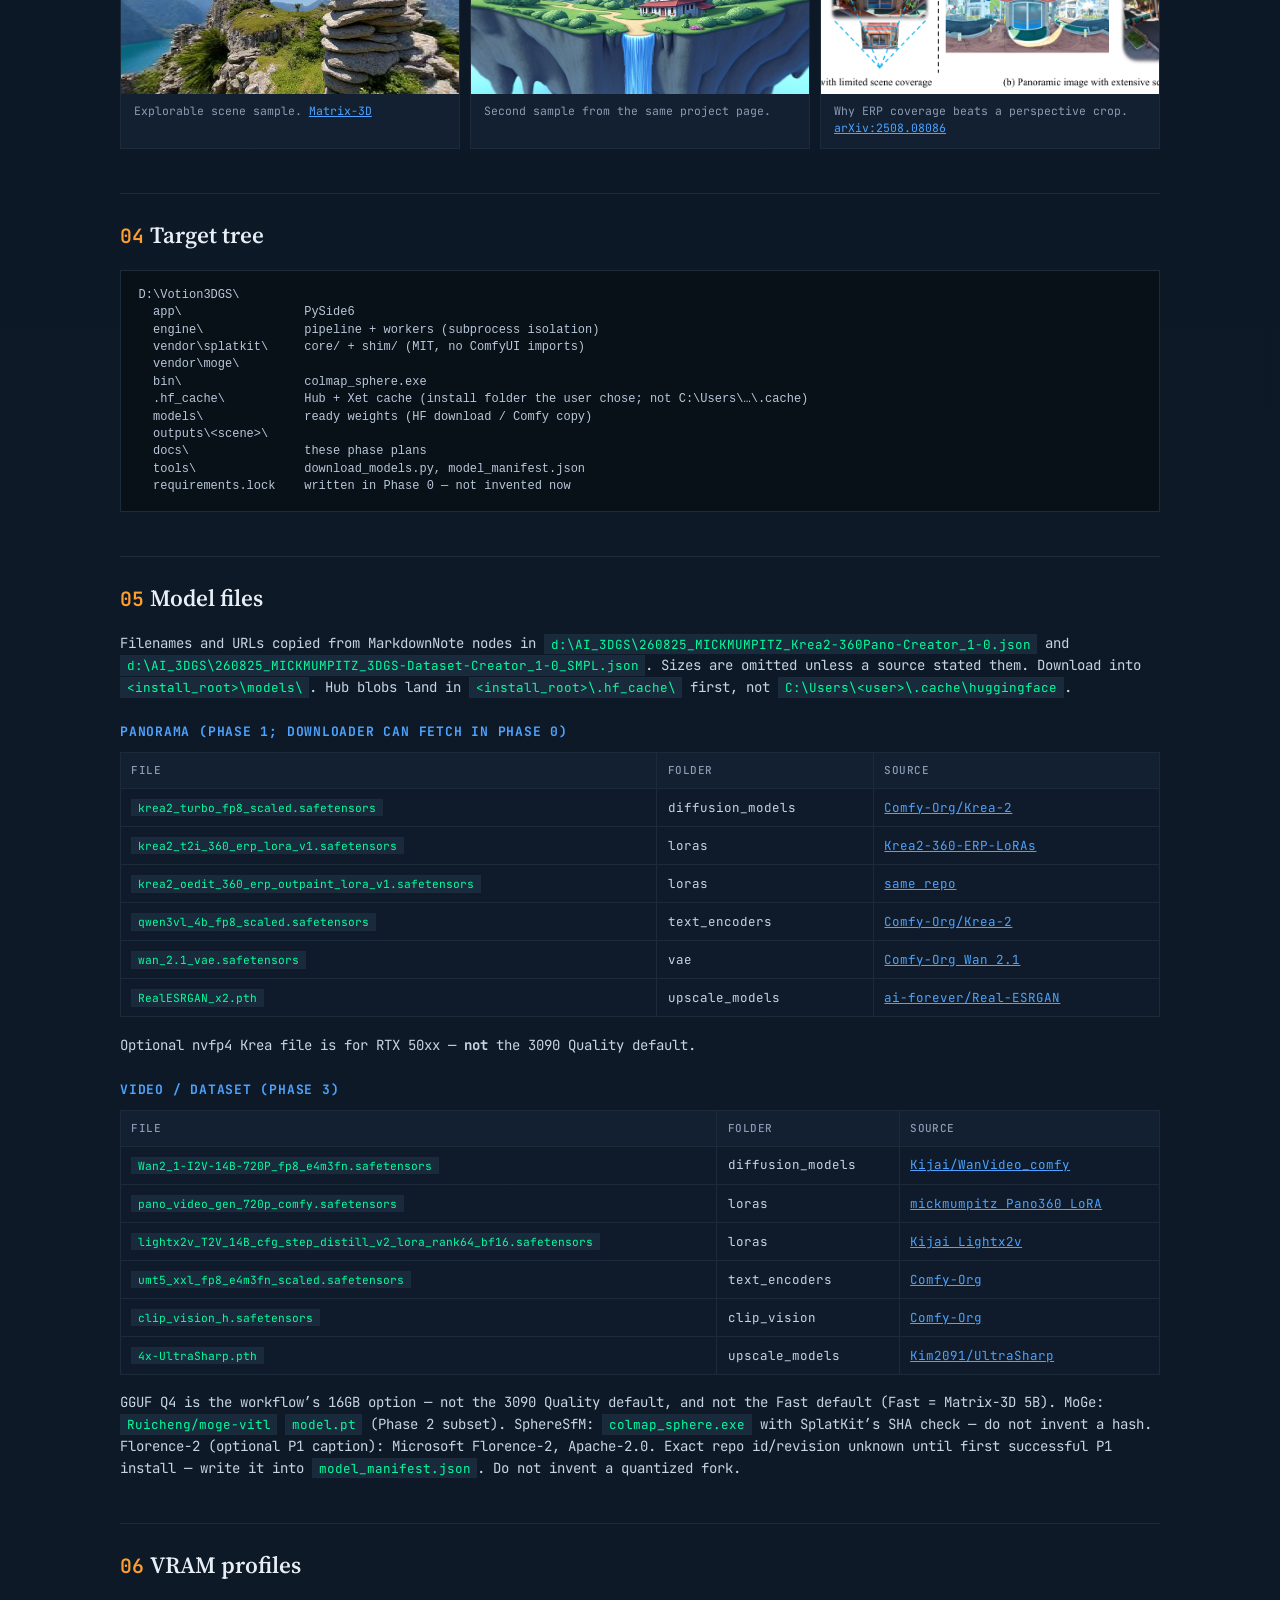
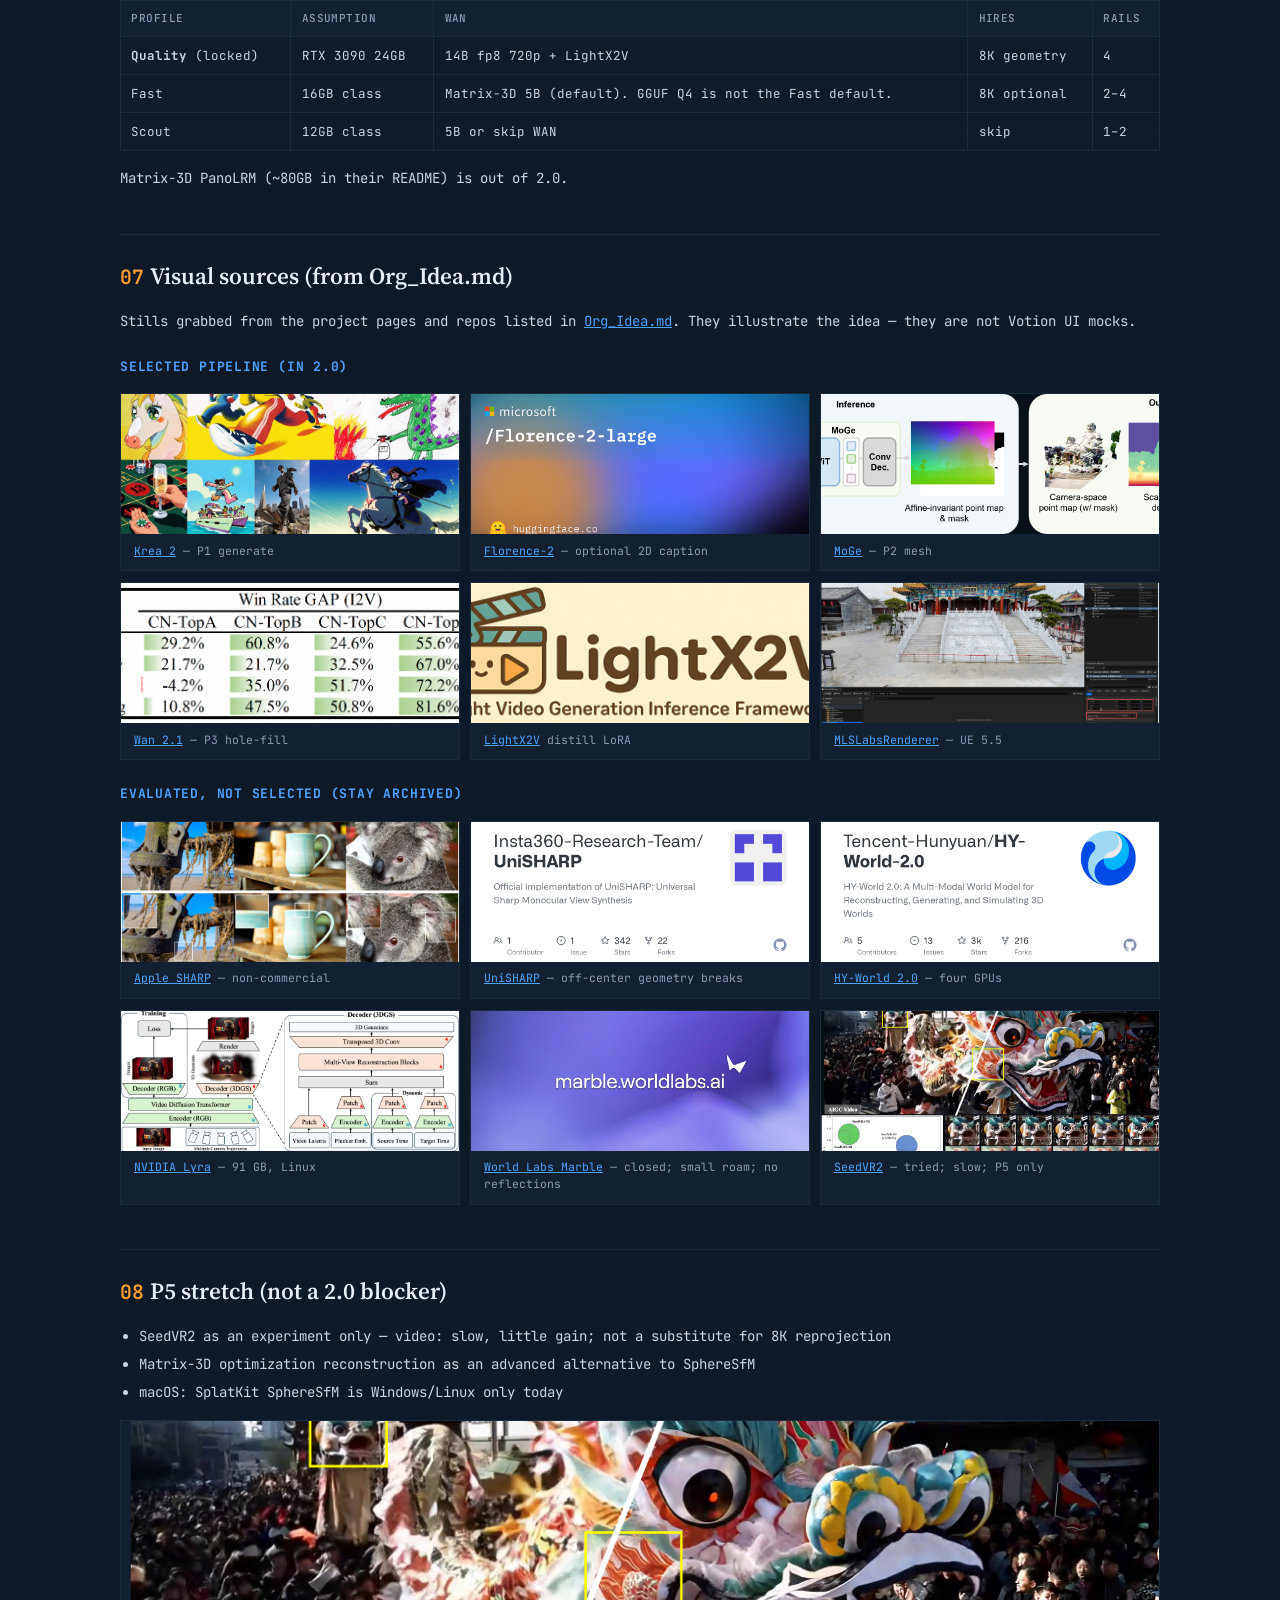
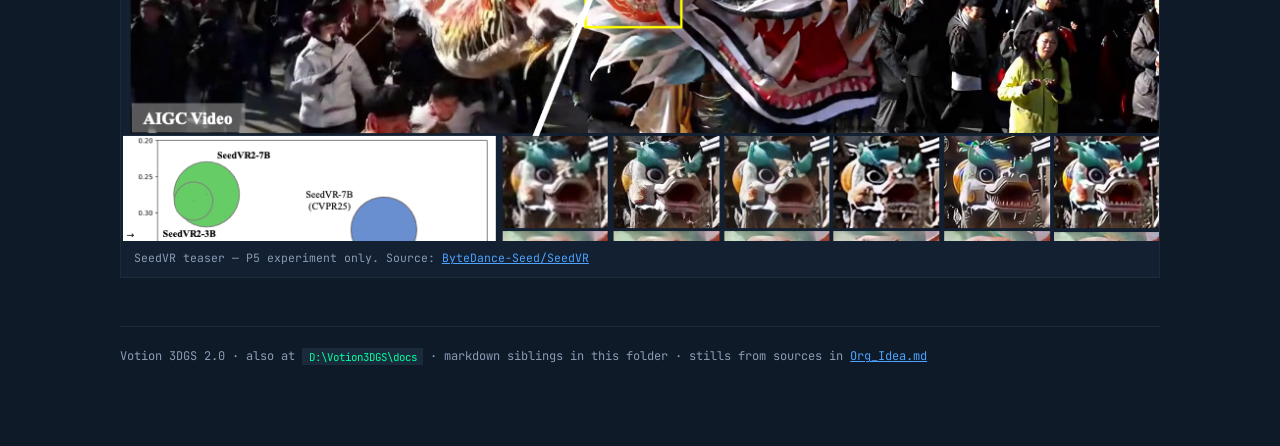
==== commit 4d1298a8: "Index: MCMC Compact 10k re-run figures. Co-authored-by: Cursor <cursoragent@cursor.com>" ====
--- a/Votion_3DGS_2.0_Index.html
+++ b/Votion_3DGS_2.0_Index.html
@@ -147,7 +147,7 @@
           <tr><td>LiteGS vendor SHA</td><td><code>004b95215c90c36cdaf4b354301132b700ac287b</code> (MooreThreads/LiteGS <code>master</code>)</td><td><code>vendor/litegs.sha</code>, 2026-09-07</td></tr>
           <tr><td>LiteGS build route</td><td><code>simple-knn</code>, <code>fused_ssim</code>, <code>litegs_fused</code> via MSVC 14.43 + CUDA 12.8 + ninja (pip route; CMake fallback kept). Needed the <code>__CUDACC__</code> guard in <code>compiled_autograd.h</code> and CUDA 12.6 math headers.</td><td><code>env_report.txt</code> <code>## litegs spike</code></td></tr>
           <tr><td>alpine_01 LiteGS 10k</td><td>972 views, 2.26M Gaussians, ~3.6 min, hold-out PSNR 15.6 dB. Single-view overfit 33.8 dB → raster and optimizer sound; the multi-view gap is WAN + SphereSfM view inconsistency.</td><td>Measured 2026-09-07</td></tr>
-          <tr><td>alpine_01 MCMC Compact 10k</td><td>3DGS cadence (75 cycles of 100 steps), MH acceptance 0.43–0.44 (target 0.44), split ratio 3.4–6.8 % per cycle (target 5 %), 19k → 511k Gaussians (77 % below LiteGS at the same 3M budget), hold-out PSNR 15.7 dB, 94 s; appends / prunes chunk-exact</td><td>Measured 2026-09-07</td></tr>
+          <tr><td>alpine_01 MCMC Compact 10k</td><td>3DGS cadence (75 cycles of 100 steps), MH acceptance 0.43–0.44 (target 0.44), split ratio 3.4–6.8 % per cycle (target 5 %), 19k → 511k Gaussians (77 % below LiteGS at the same 3M budget), hold-out PSNR 15.7 dB, 94 s (re-run 533k / 15.5 dB); appends / prunes chunk-exact</td><td>Measured 2026-09-07</td></tr>
           <tr><td>Viewport transport</td><td>camera change → frame median 33 ms idle; 93 fps idle orbit, 32 fps while training at 182 it/s</td><td>Shared-memory bench 2026-09-07</td></tr>
         </tbody>
       </table>
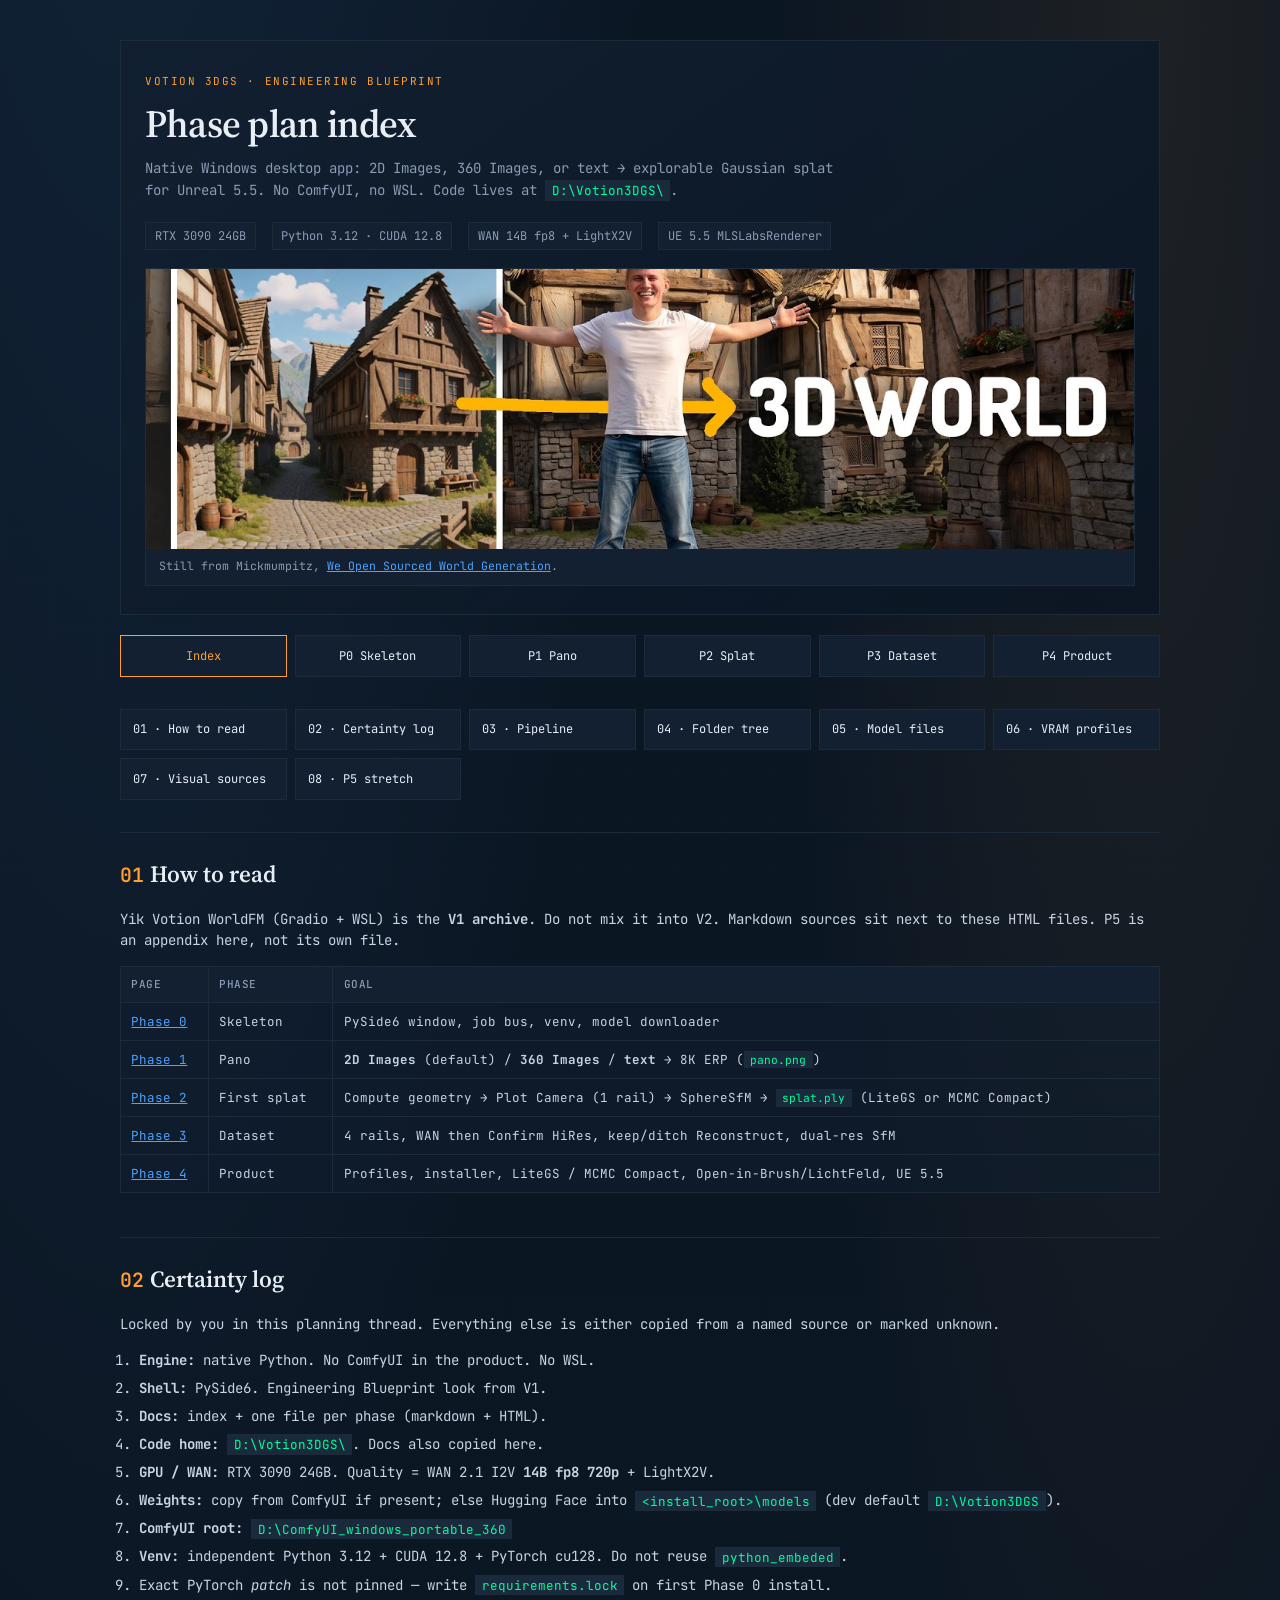
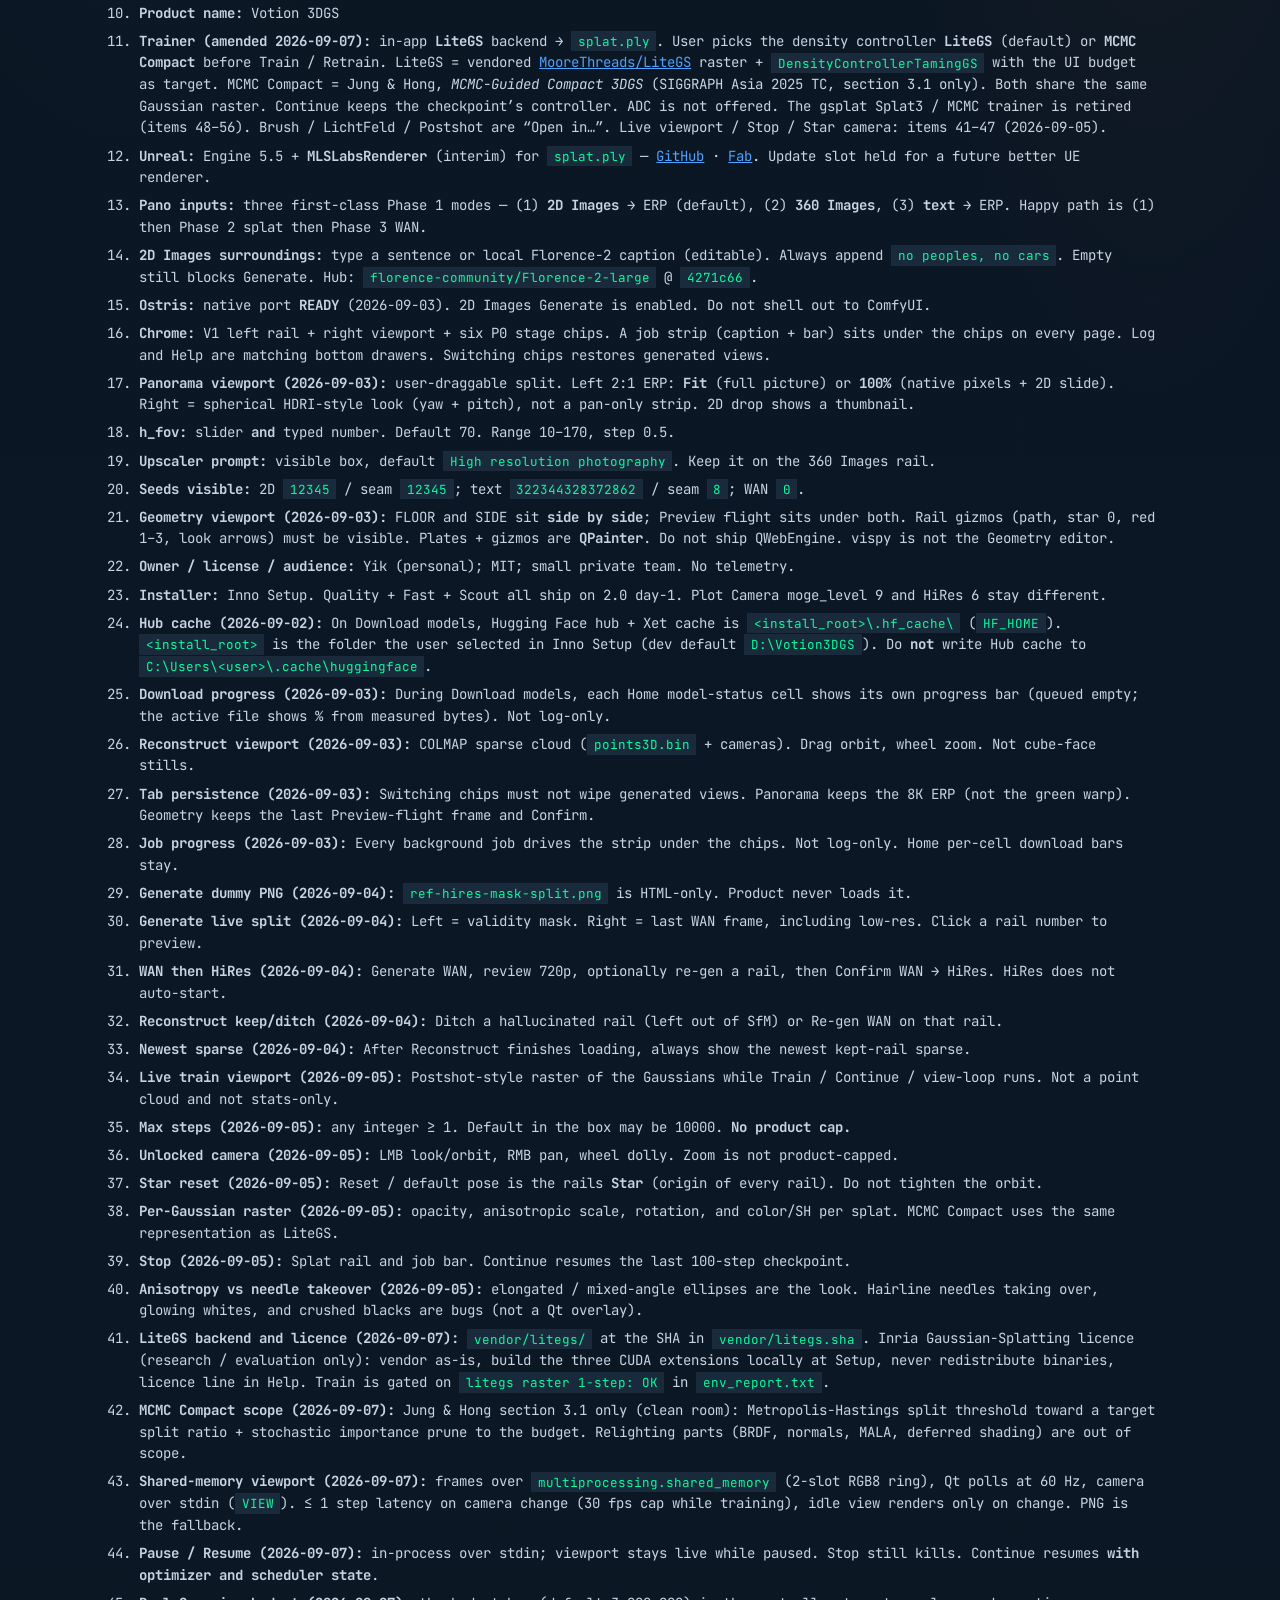
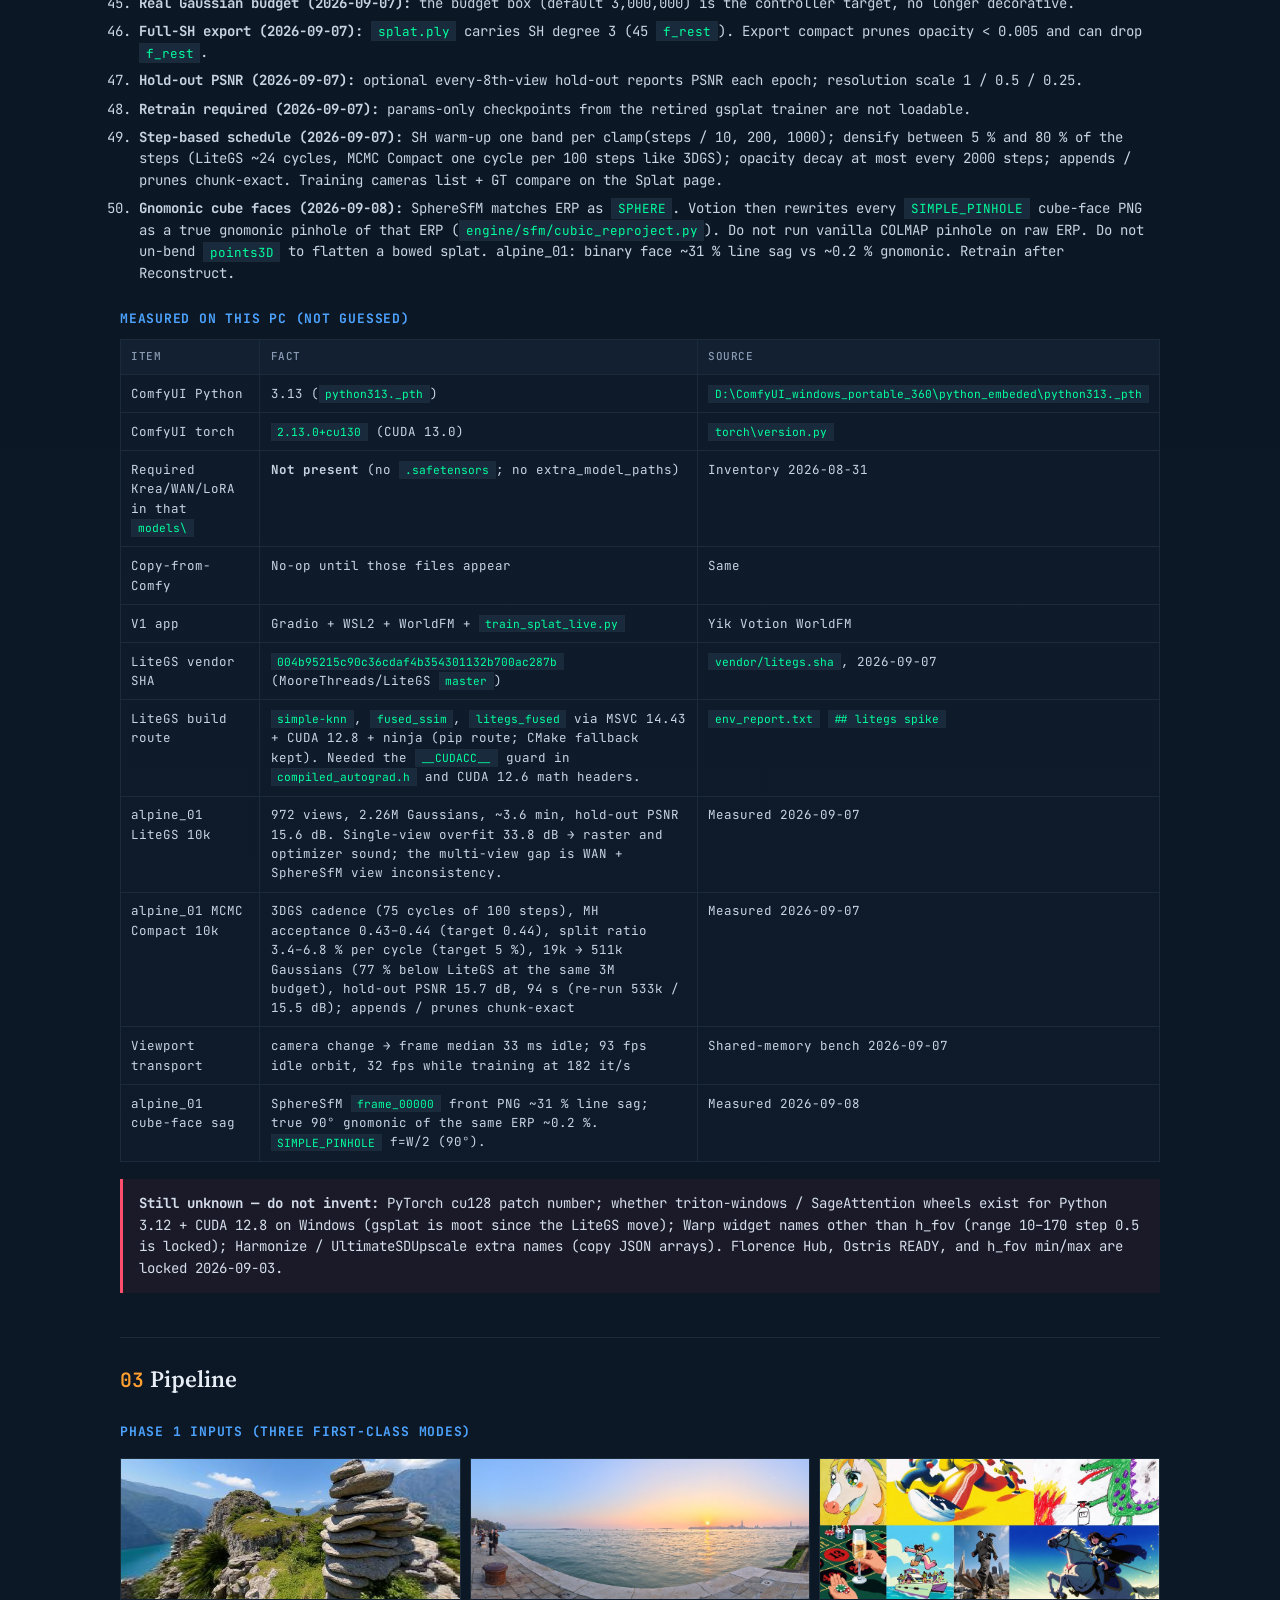
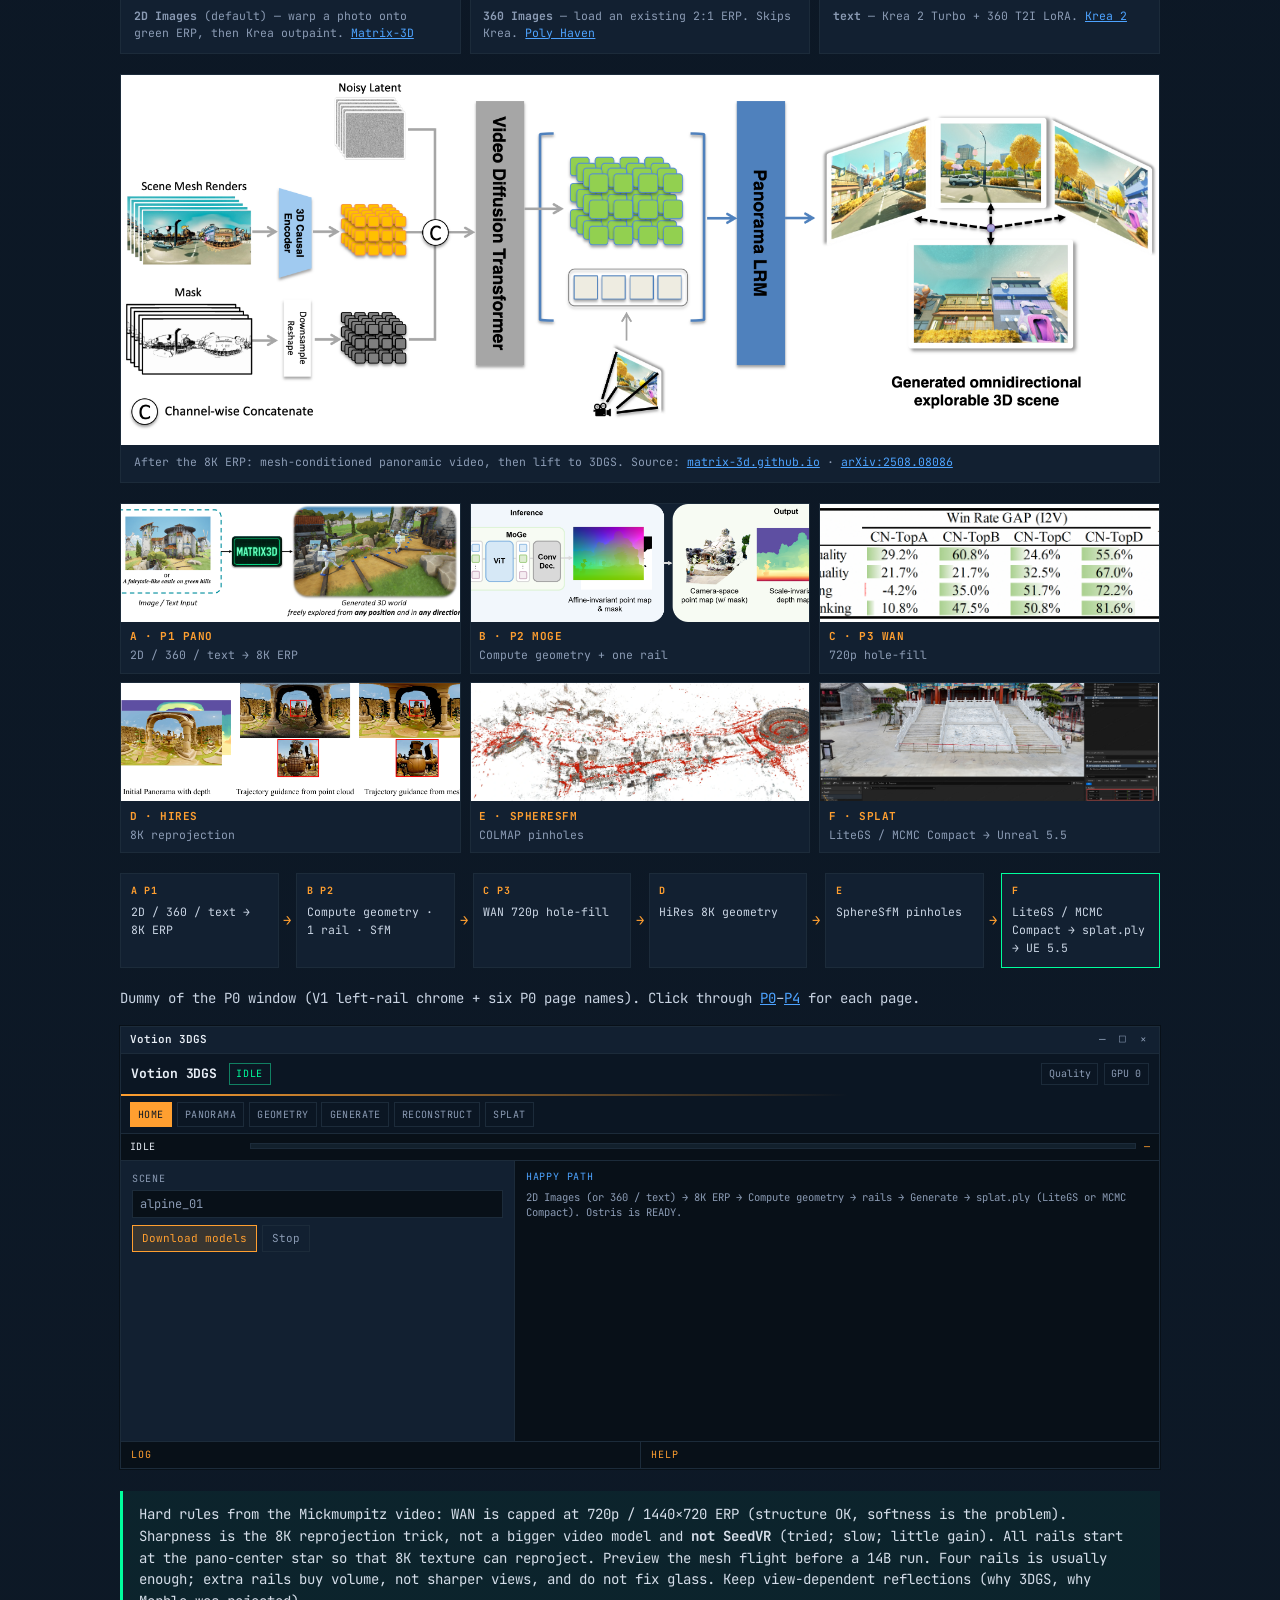
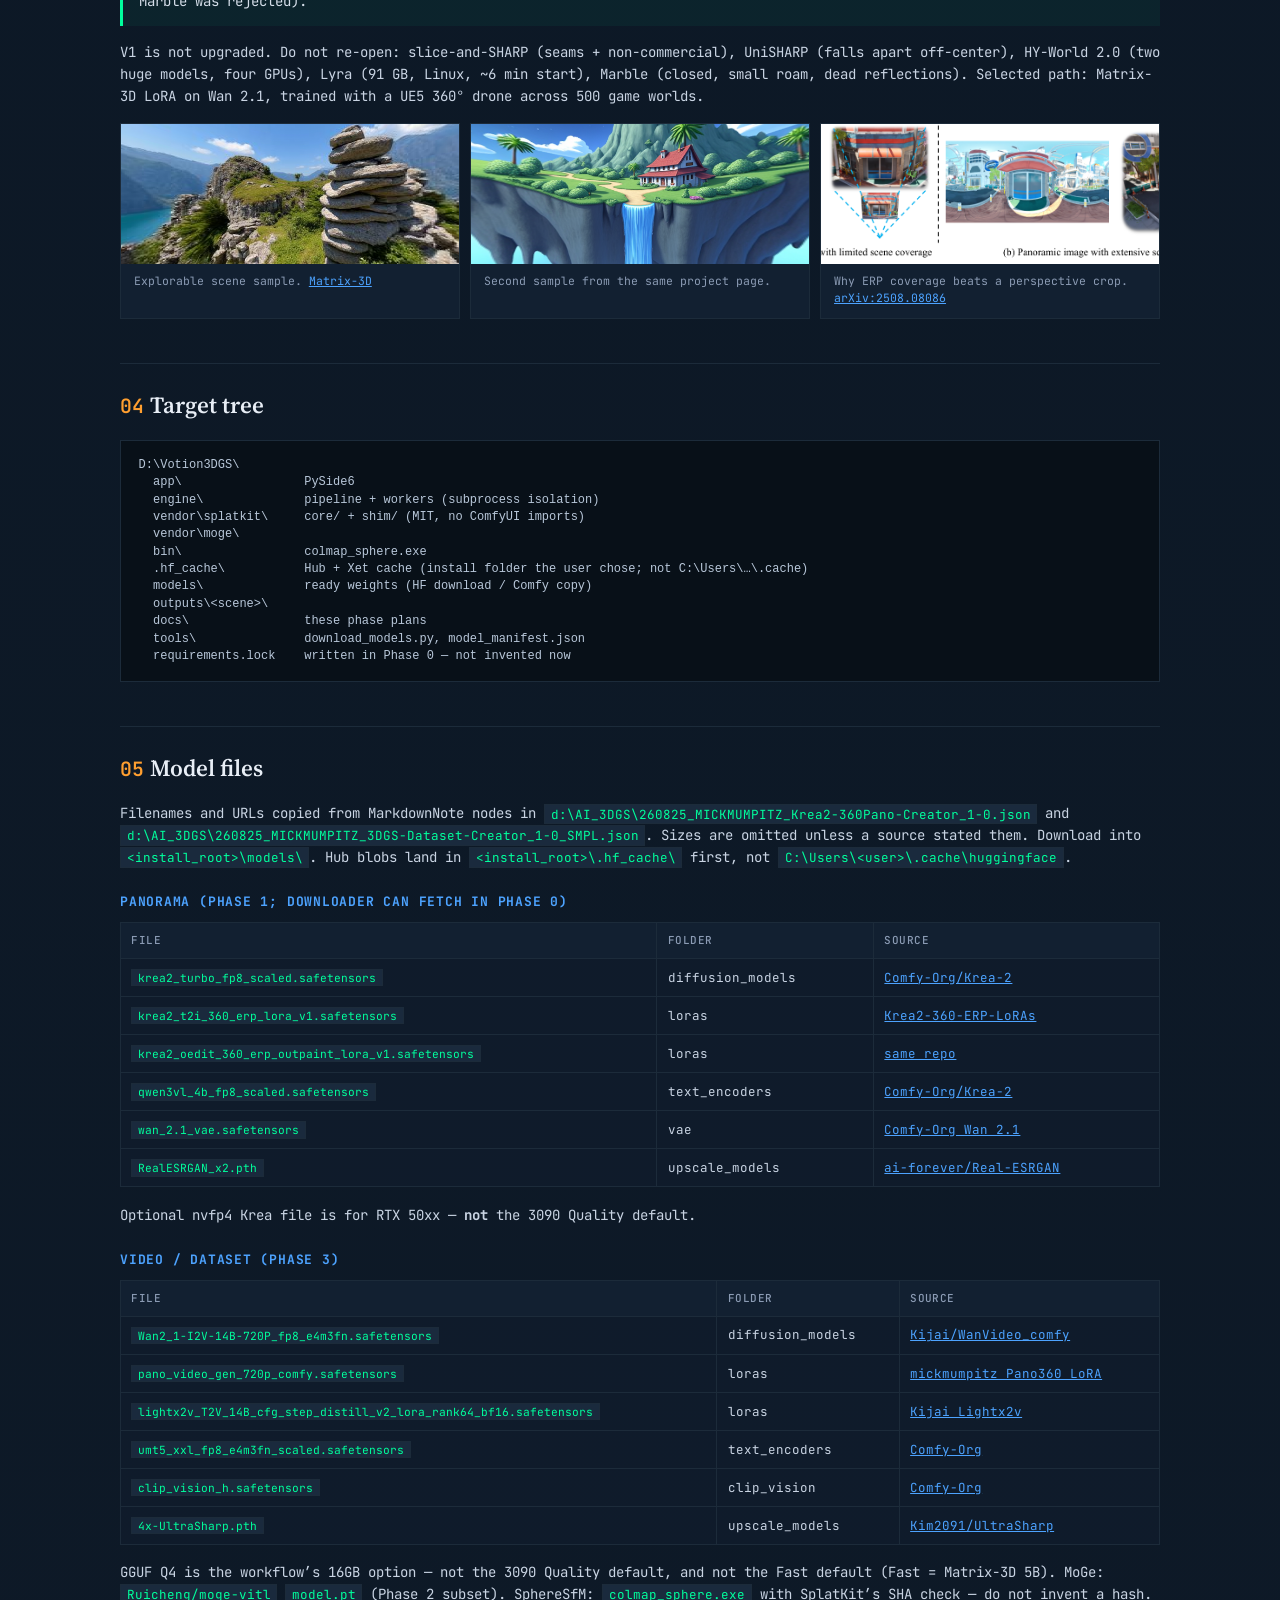
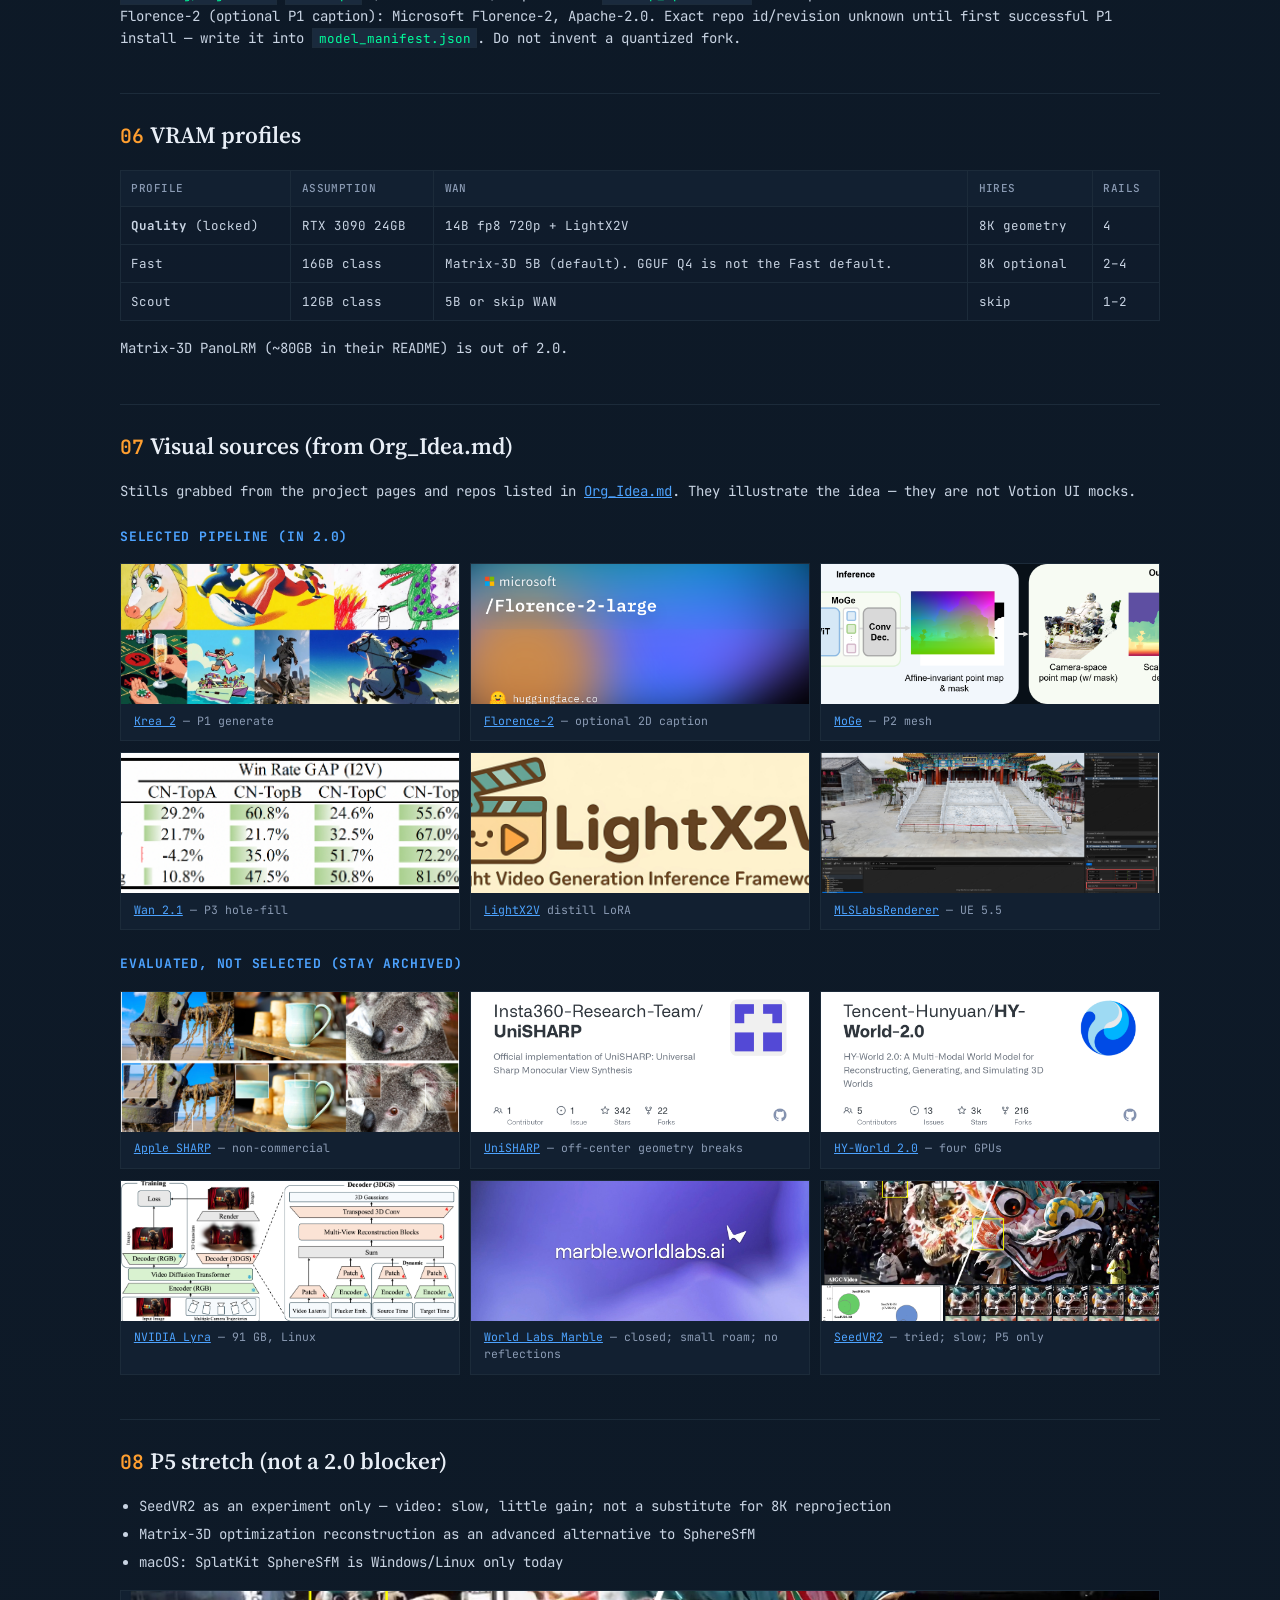
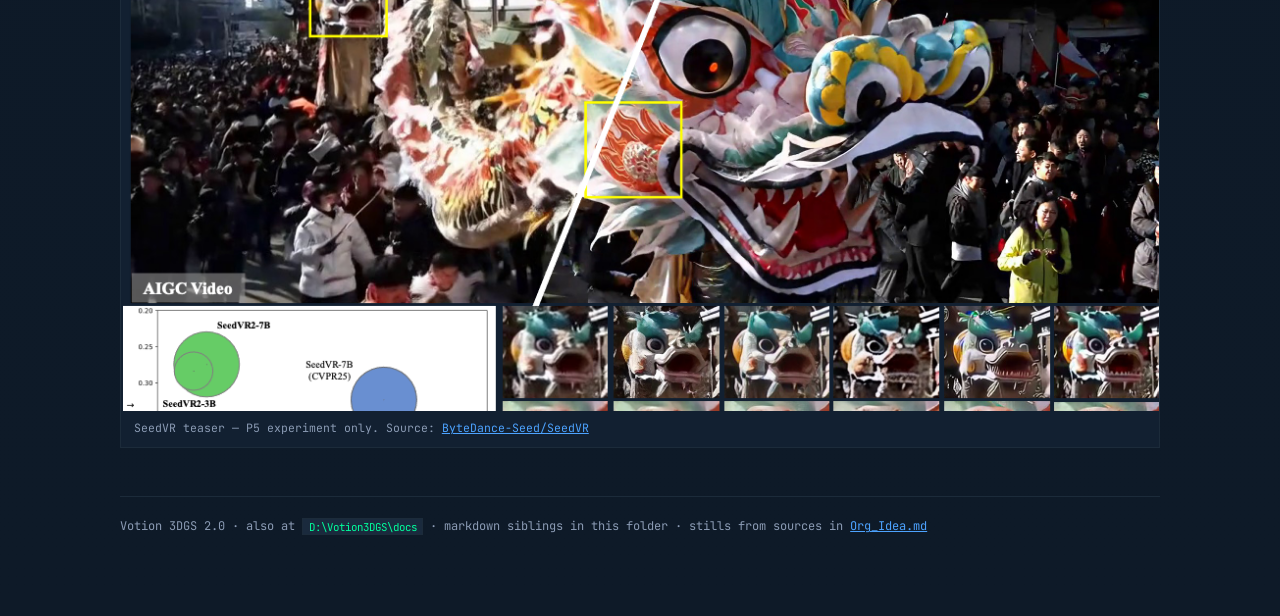
==== commit 9a8ea24b: "Lock gnomonic cube faces after SphereSfM so splat GT is not a 360 smile. Co-authored-by: Cursor <cur" ====
--- a/Votion_3DGS_2.0_Index.html
+++ b/Votion_3DGS_2.0_Index.html
@@ -133,6 +133,7 @@
         <li><strong>Hold-out PSNR (2026-09-07):</strong> optional every-8th-view hold-out reports PSNR each epoch; resolution scale 1 / 0.5 / 0.25.</li>
         <li><strong>Retrain required (2026-09-07):</strong> params-only checkpoints from the retired gsplat trainer are not loadable.</li>
         <li><strong>Step-based schedule (2026-09-07):</strong> SH warm-up one band per clamp(steps / 10, 200, 1000); densify between 5 % and 80 % of the steps (LiteGS ~24 cycles, MCMC Compact one cycle per 100 steps like 3DGS); opacity decay at most every 2000 steps; appends / prunes chunk-exact. Training cameras list + GT compare on the Splat page.</li>
+        <li><strong>Gnomonic cube faces (2026-09-08):</strong> SphereSfM matches ERP as <code>SPHERE</code>. Votion then rewrites every <code>SIMPLE_PINHOLE</code> cube-face PNG as a true gnomonic pinhole of that ERP (<code>engine/sfm/cubic_reproject.py</code>). Do not run vanilla COLMAP pinhole on raw ERP. Do not un-bend <code>points3D</code> to flatten a bowed splat. alpine_01: binary face ~31 % line sag vs ~0.2 % gnomonic. Retrain after Reconstruct.</li>
       </ol>
 
       <h3>Measured on this PC (not guessed)</h3>
@@ -149,6 +150,7 @@
           <tr><td>alpine_01 LiteGS 10k</td><td>972 views, 2.26M Gaussians, ~3.6 min, hold-out PSNR 15.6 dB. Single-view overfit 33.8 dB → raster and optimizer sound; the multi-view gap is WAN + SphereSfM view inconsistency.</td><td>Measured 2026-09-07</td></tr>
           <tr><td>alpine_01 MCMC Compact 10k</td><td>3DGS cadence (75 cycles of 100 steps), MH acceptance 0.43–0.44 (target 0.44), split ratio 3.4–6.8 % per cycle (target 5 %), 19k → 511k Gaussians (77 % below LiteGS at the same 3M budget), hold-out PSNR 15.7 dB, 94 s (re-run 533k / 15.5 dB); appends / prunes chunk-exact</td><td>Measured 2026-09-07</td></tr>
           <tr><td>Viewport transport</td><td>camera change → frame median 33 ms idle; 93 fps idle orbit, 32 fps while training at 182 it/s</td><td>Shared-memory bench 2026-09-07</td></tr>
+          <tr><td>alpine_01 cube-face sag</td><td>SphereSfM <code>frame_00000</code> front PNG ~31 % line sag; true 90° gnomonic of the same ERP ~0.2 %. <code>SIMPLE_PINHOLE</code> f=W/2 (90°).</td><td>Measured 2026-09-08</td></tr>
         </tbody>
       </table>
 
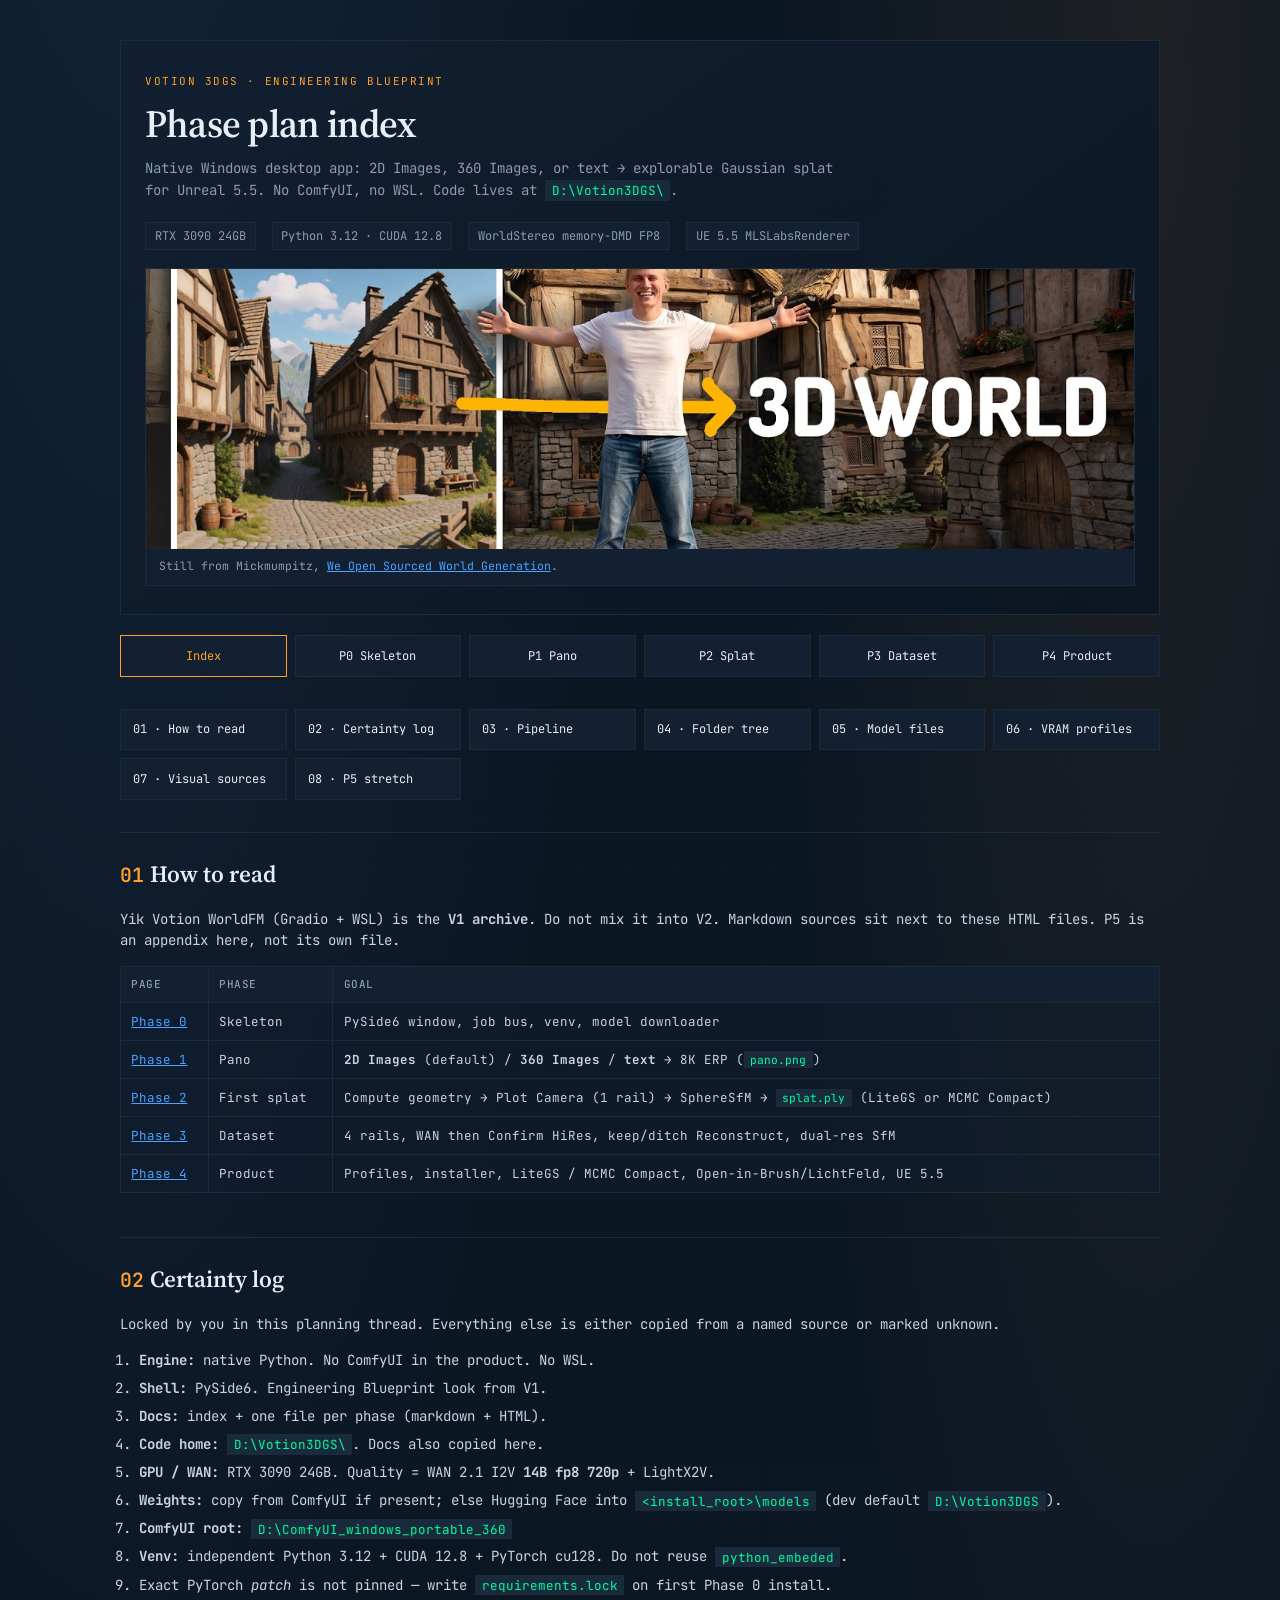
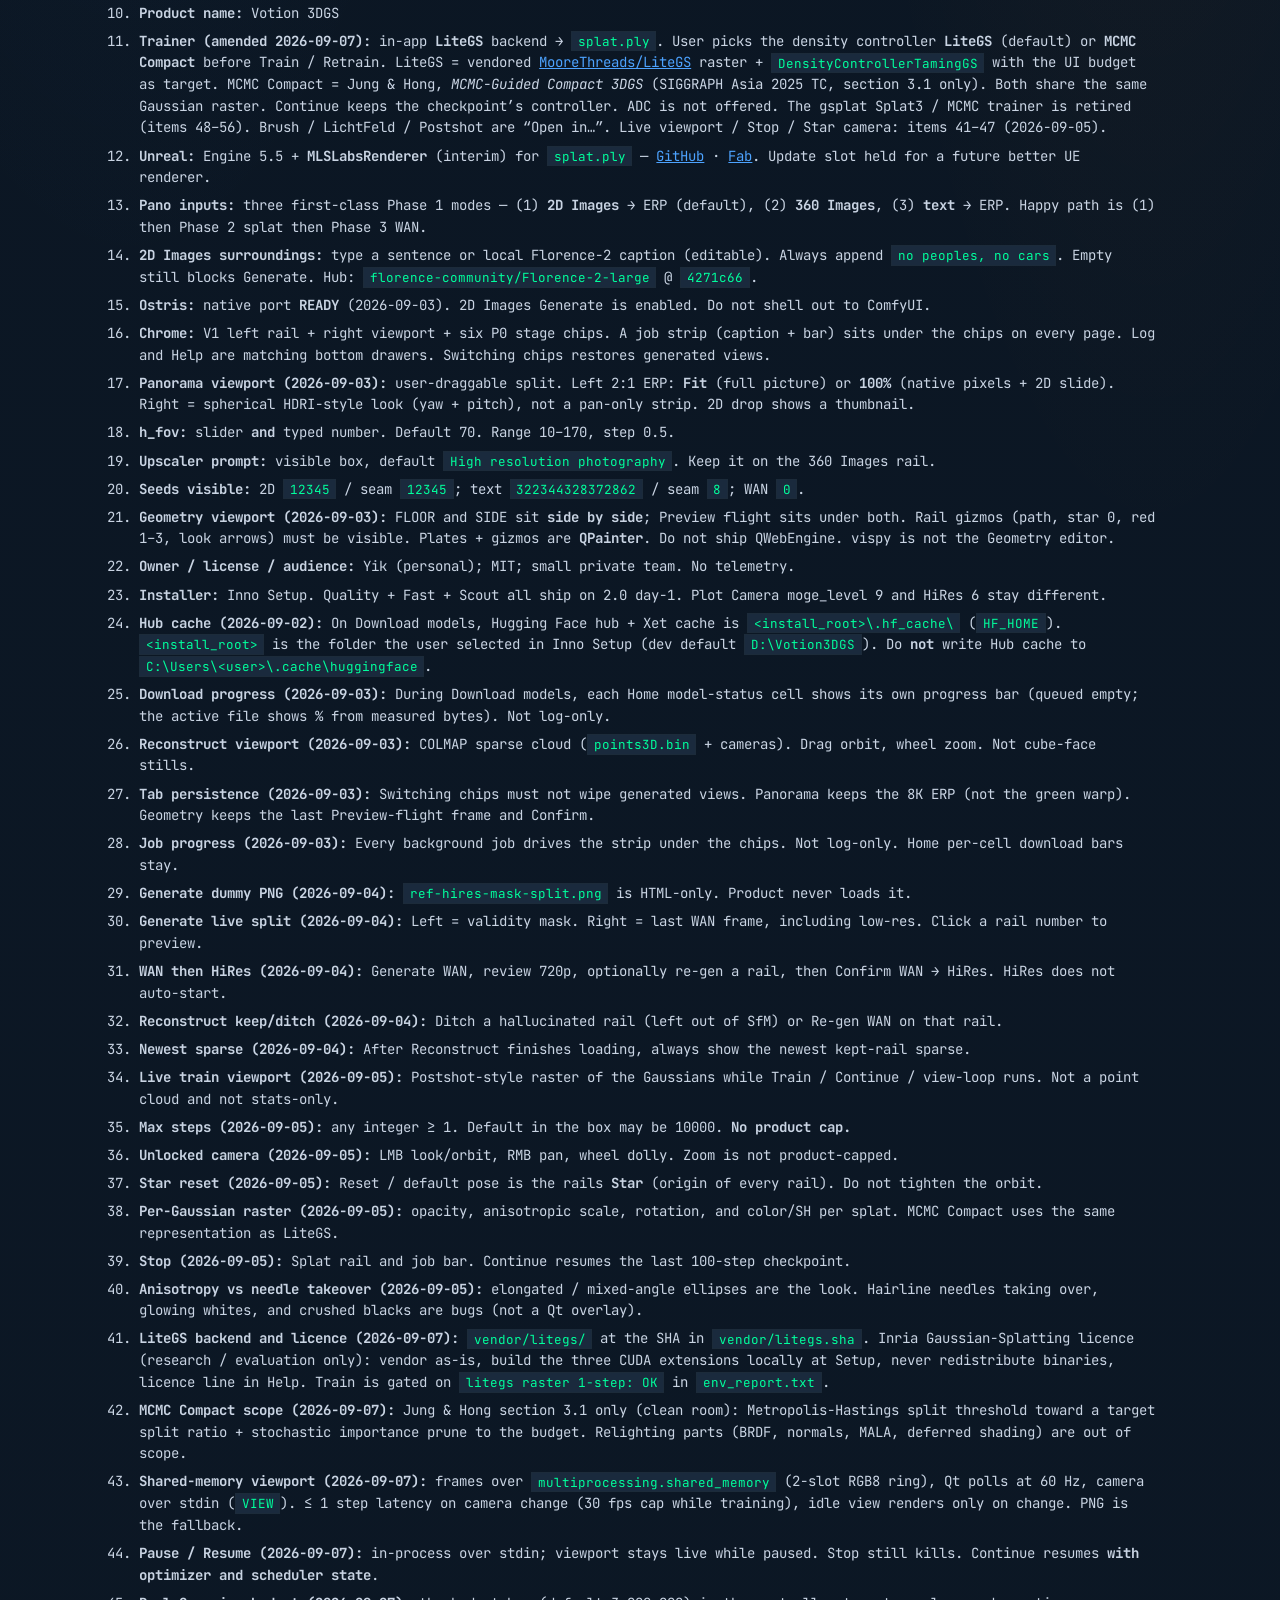
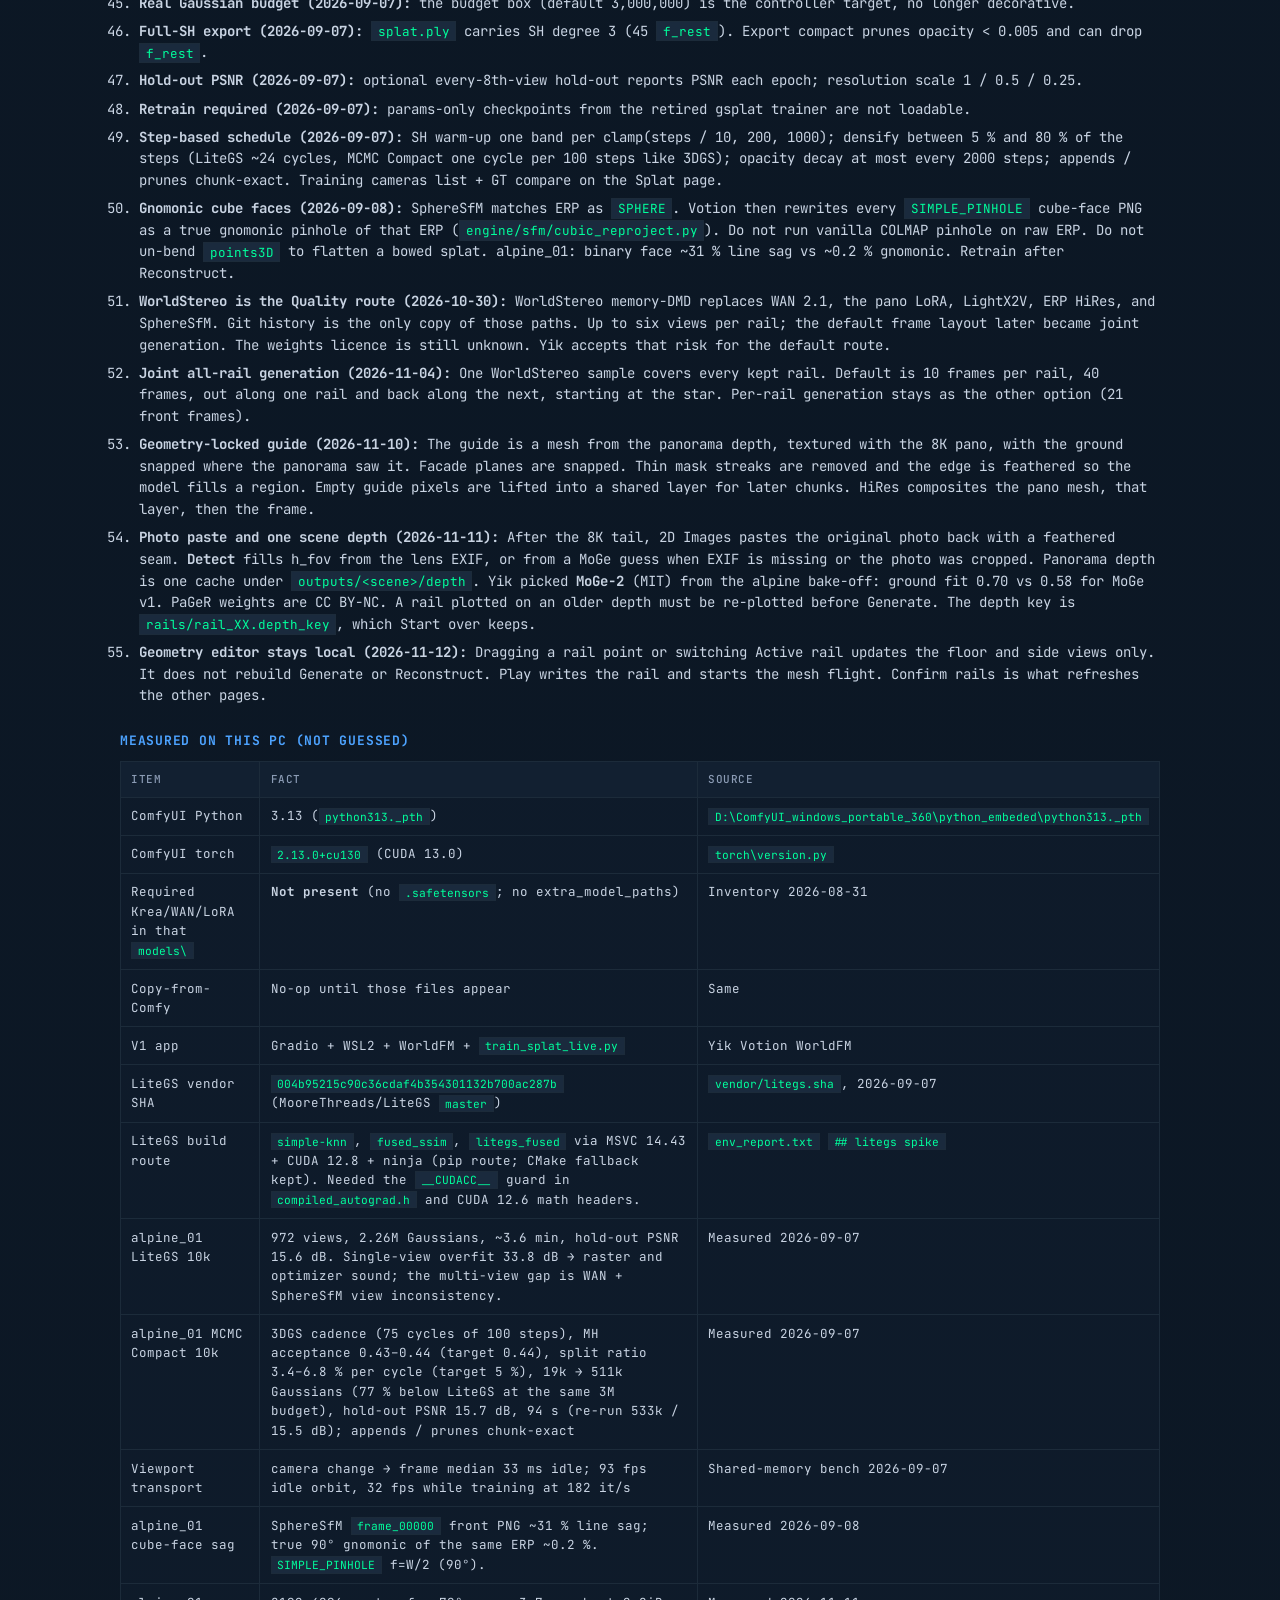
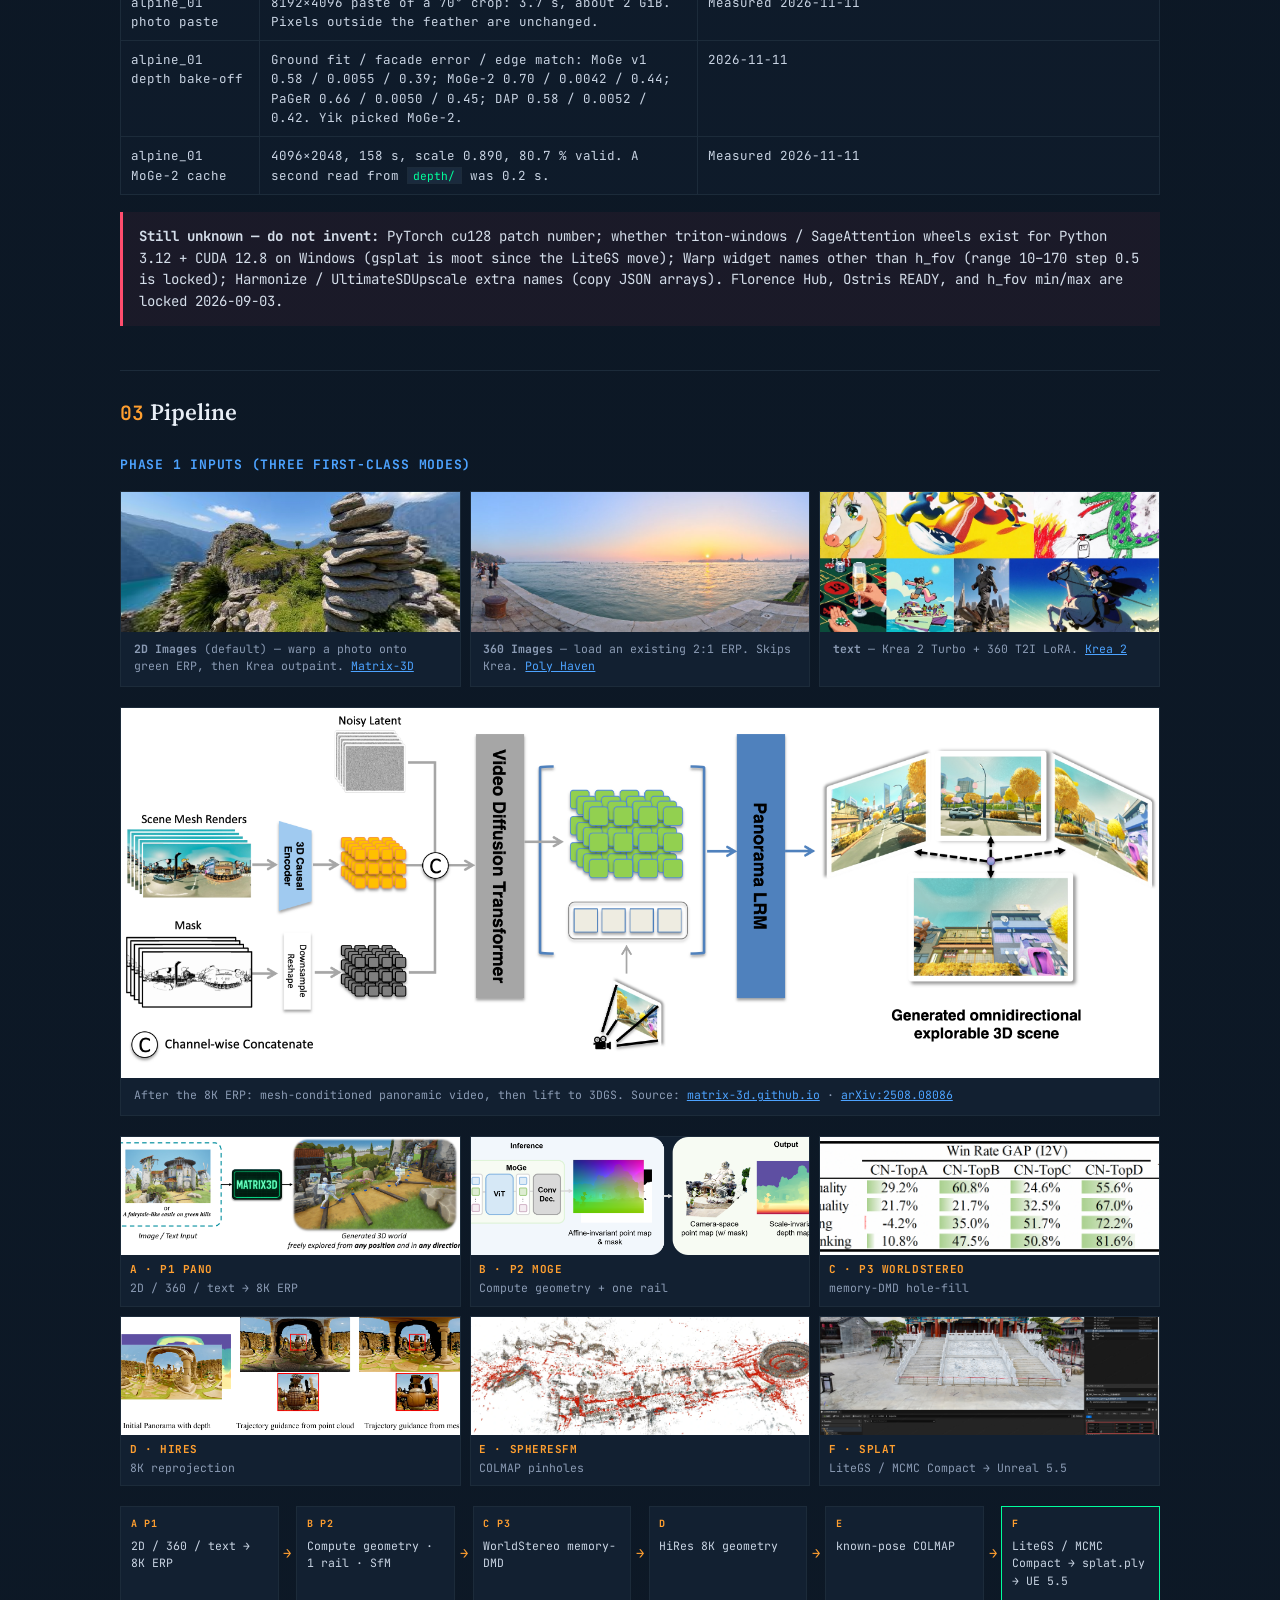
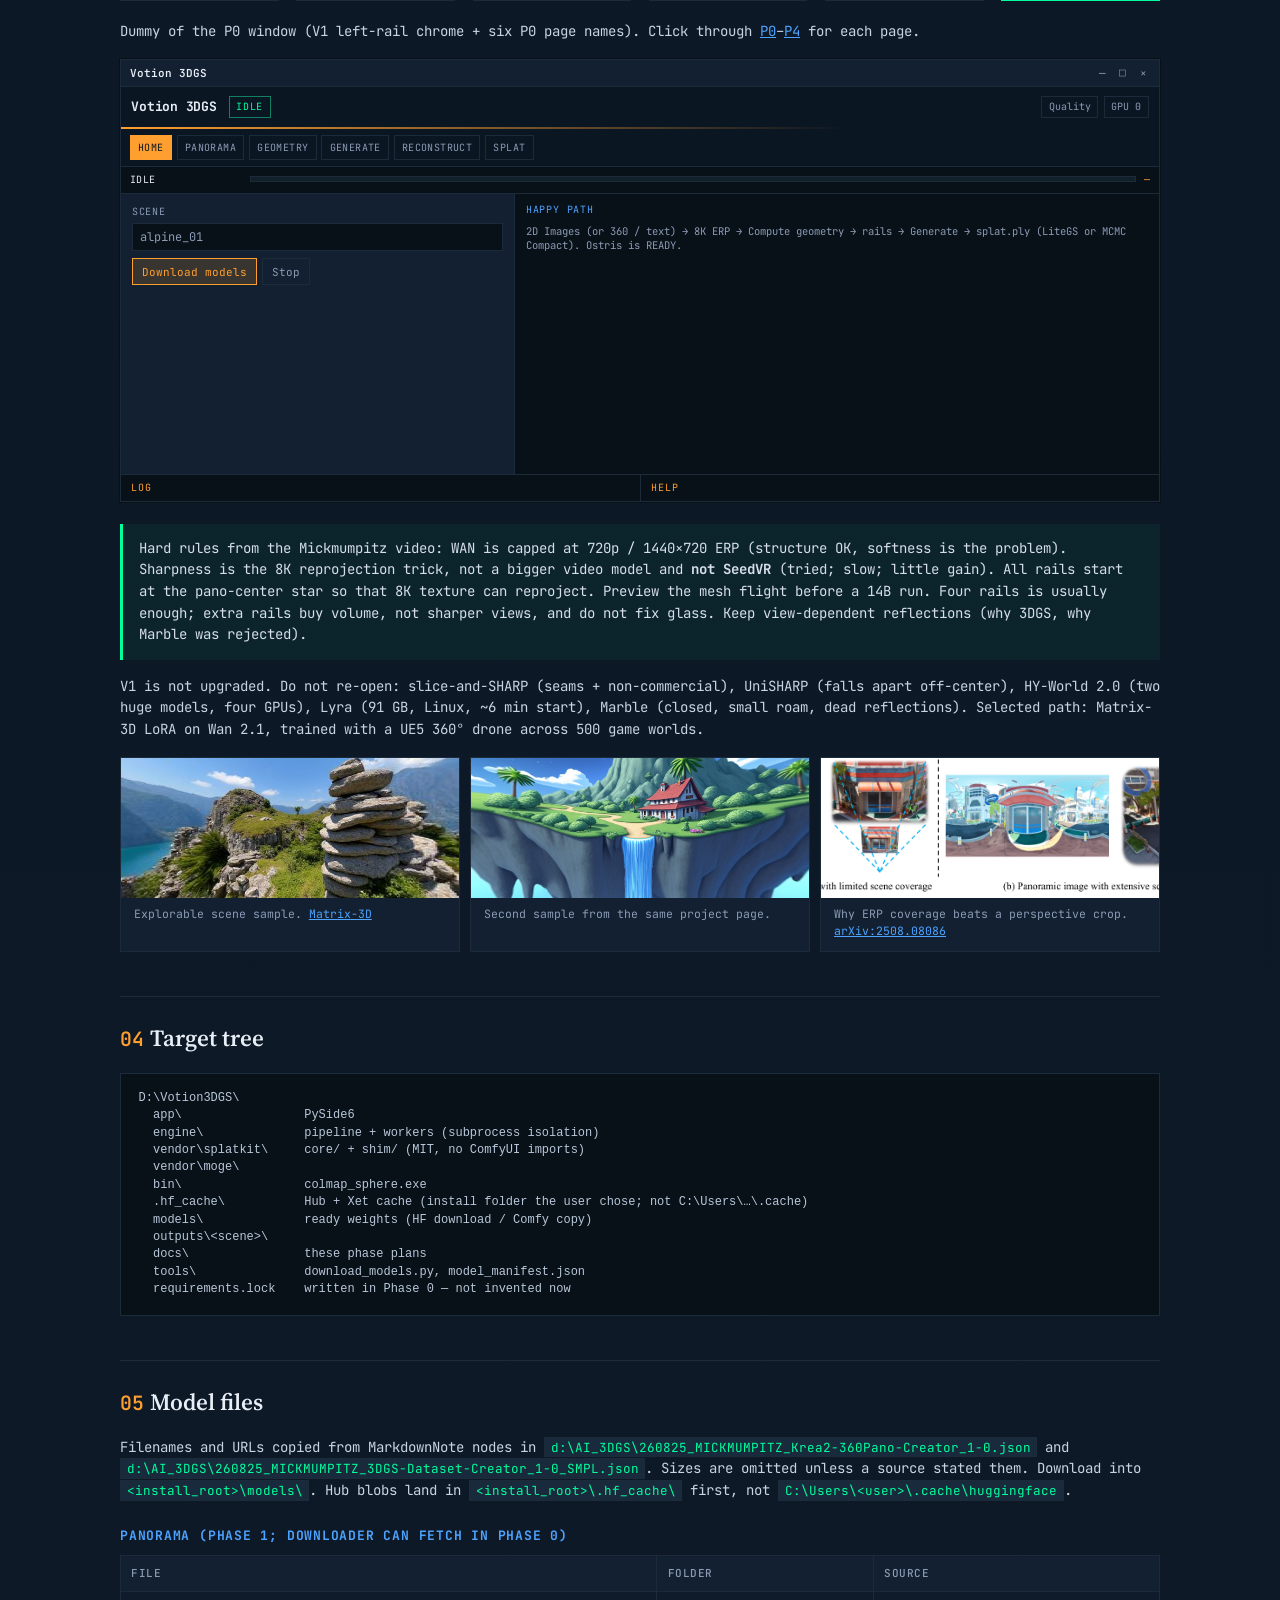
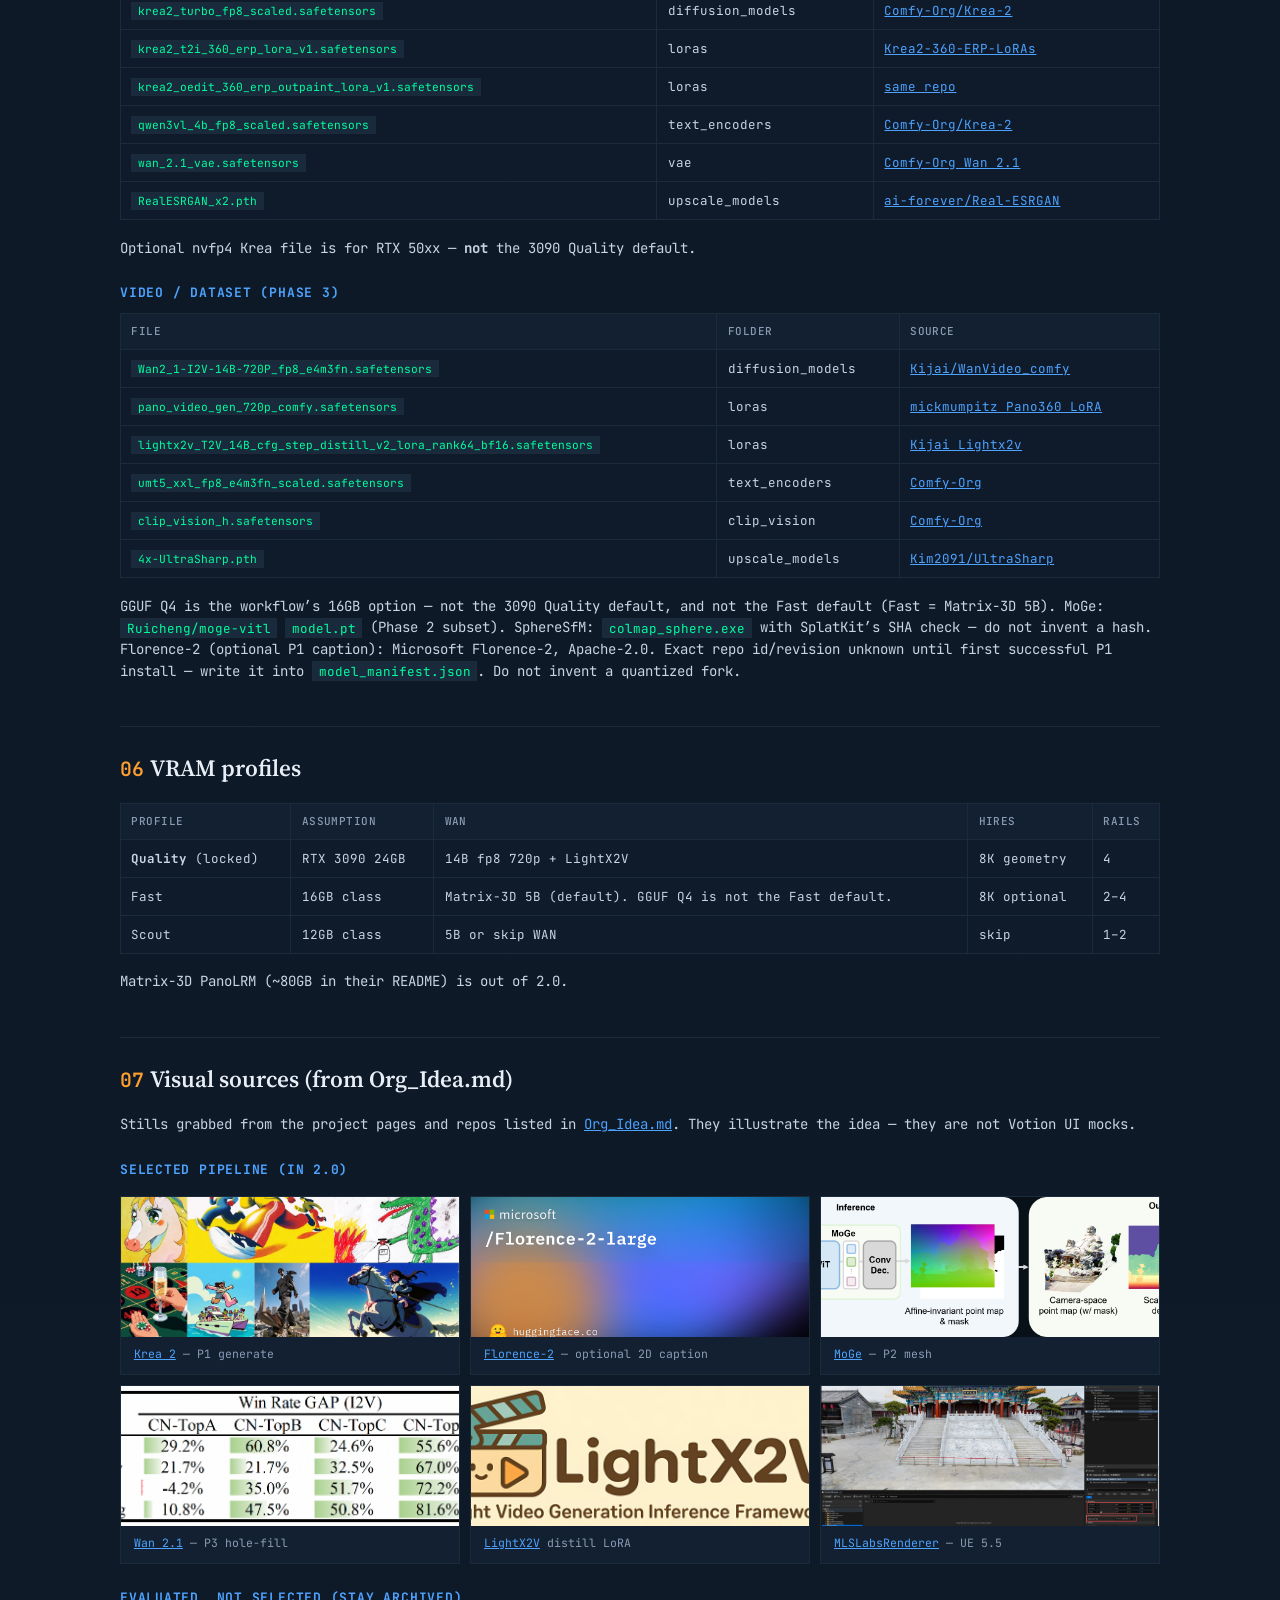
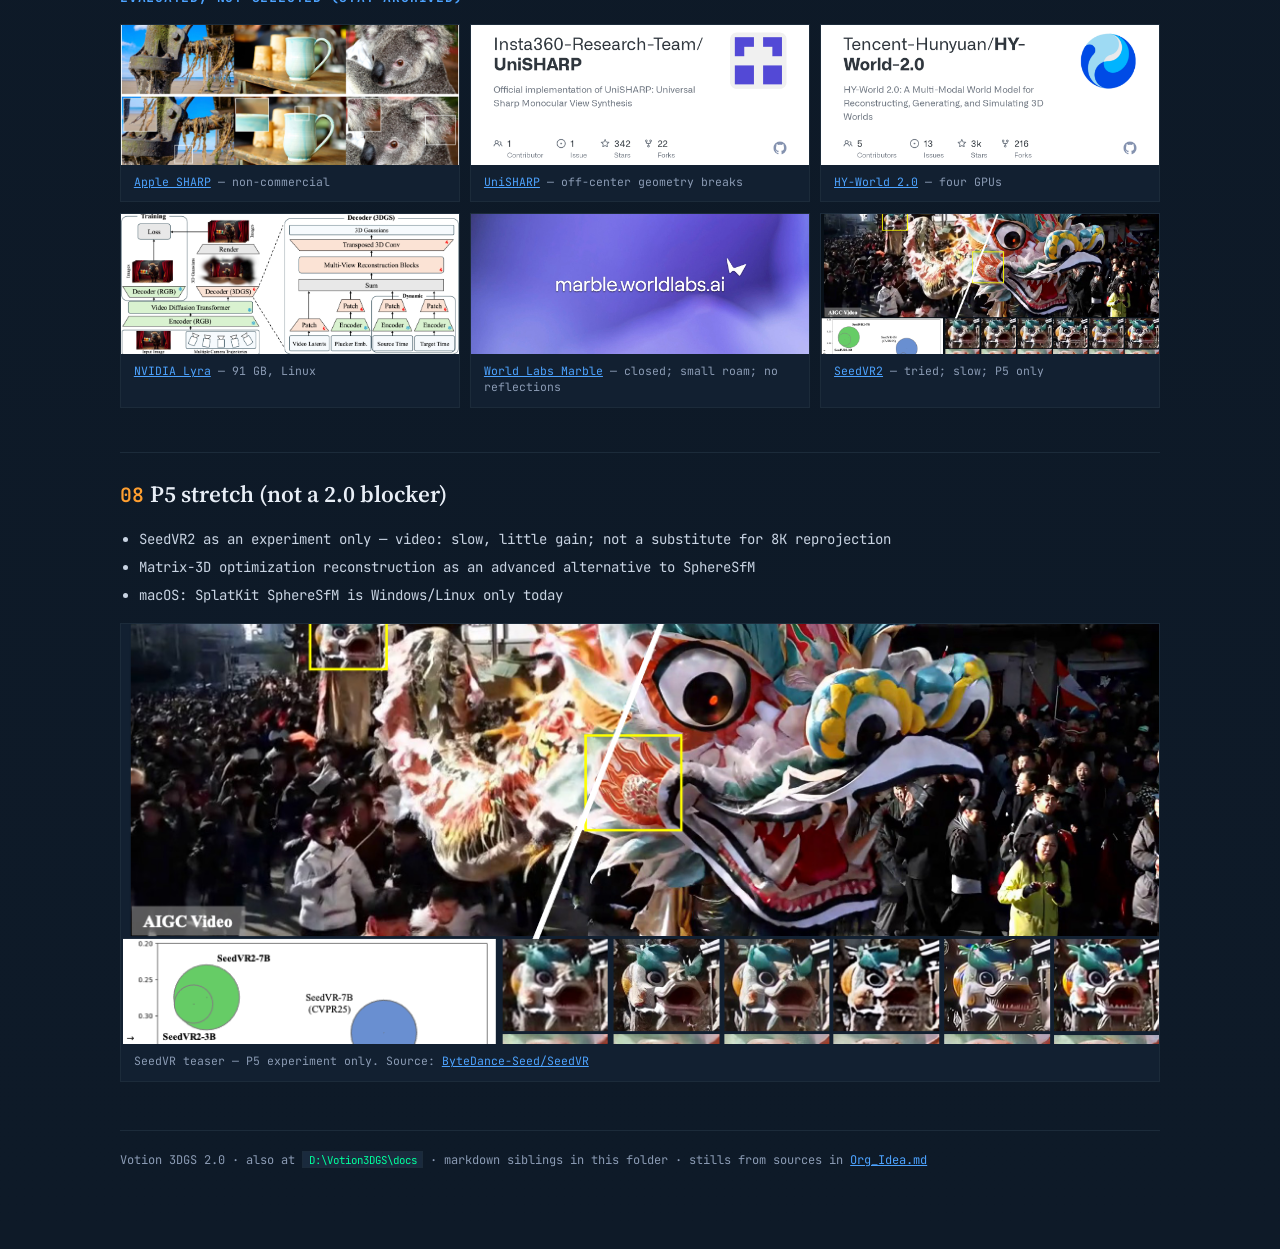
==== commit ec80e0f2: "Publish WorldStereo, MoGe-2, and the November editor locks. The page still described WAN as the Qual" ====
--- a/Votion_3DGS_2.0_Index.html
+++ b/Votion_3DGS_2.0_Index.html
@@ -21,7 +21,7 @@
       <div class="meta-row">
         <span>RTX 3090 24GB</span>
         <span>Python 3.12 · CUDA 12.8</span>
-        <span>WAN 14B fp8 + LightX2V</span>
+        <span>WorldStereo memory-DMD FP8</span>
         <span>UE 5.5 MLSLabsRenderer</span>
       </div>
       <figure class="hero-media">
@@ -134,6 +134,11 @@
         <li><strong>Retrain required (2026-09-07):</strong> params-only checkpoints from the retired gsplat trainer are not loadable.</li>
         <li><strong>Step-based schedule (2026-09-07):</strong> SH warm-up one band per clamp(steps / 10, 200, 1000); densify between 5 % and 80 % of the steps (LiteGS ~24 cycles, MCMC Compact one cycle per 100 steps like 3DGS); opacity decay at most every 2000 steps; appends / prunes chunk-exact. Training cameras list + GT compare on the Splat page.</li>
         <li><strong>Gnomonic cube faces (2026-09-08):</strong> SphereSfM matches ERP as <code>SPHERE</code>. Votion then rewrites every <code>SIMPLE_PINHOLE</code> cube-face PNG as a true gnomonic pinhole of that ERP (<code>engine/sfm/cubic_reproject.py</code>). Do not run vanilla COLMAP pinhole on raw ERP. Do not un-bend <code>points3D</code> to flatten a bowed splat. alpine_01: binary face ~31 % line sag vs ~0.2 % gnomonic. Retrain after Reconstruct.</li>
+        <li><strong>WorldStereo is the Quality route (2026-10-30):</strong> WorldStereo memory-DMD replaces WAN 2.1, the pano LoRA, LightX2V, ERP HiRes, and SphereSfM. Git history is the only copy of those paths. Up to six views per rail; the default frame layout later became joint generation. The weights licence is still unknown. Yik accepts that risk for the default route.</li>
+        <li><strong>Joint all-rail generation (2026-11-04):</strong> One WorldStereo sample covers every kept rail. Default is 10 frames per rail, 40 frames, out along one rail and back along the next, starting at the star. Per-rail generation stays as the other option (21 front frames).</li>
+        <li><strong>Geometry-locked guide (2026-11-10):</strong> The guide is a mesh from the panorama depth, textured with the 8K pano, with the ground snapped where the panorama saw it. Facade planes are snapped. Thin mask streaks are removed and the edge is feathered so the model fills a region. Empty guide pixels are lifted into a shared layer for later chunks. HiRes composites the pano mesh, that layer, then the frame.</li>
+        <li><strong>Photo paste and one scene depth (2026-11-11):</strong> After the 8K tail, 2D Images pastes the original photo back with a feathered seam. <strong>Detect</strong> fills h_fov from the lens EXIF, or from a MoGe guess when EXIF is missing or the photo was cropped. Panorama depth is one cache under <code>outputs/&lt;scene&gt;/depth</code>. Yik picked <strong>MoGe-2</strong> (MIT) from the alpine bake-off: ground fit 0.70 vs 0.58 for MoGe v1. PaGeR weights are CC BY-NC. A rail plotted on an older depth must be re-plotted before Generate. The depth key is <code>rails/rail_XX.depth_key</code>, which Start over keeps.</li>
+        <li><strong>Geometry editor stays local (2026-11-12):</strong> Dragging a rail point or switching Active rail updates the floor and side views only. It does not rebuild Generate or Reconstruct. Play writes the rail and starts the mesh flight. Confirm rails is what refreshes the other pages.</li>
       </ol>
 
       <h3>Measured on this PC (not guessed)</h3>
@@ -151,6 +156,9 @@
           <tr><td>alpine_01 MCMC Compact 10k</td><td>3DGS cadence (75 cycles of 100 steps), MH acceptance 0.43–0.44 (target 0.44), split ratio 3.4–6.8 % per cycle (target 5 %), 19k → 511k Gaussians (77 % below LiteGS at the same 3M budget), hold-out PSNR 15.7 dB, 94 s (re-run 533k / 15.5 dB); appends / prunes chunk-exact</td><td>Measured 2026-09-07</td></tr>
           <tr><td>Viewport transport</td><td>camera change → frame median 33 ms idle; 93 fps idle orbit, 32 fps while training at 182 it/s</td><td>Shared-memory bench 2026-09-07</td></tr>
           <tr><td>alpine_01 cube-face sag</td><td>SphereSfM <code>frame_00000</code> front PNG ~31 % line sag; true 90° gnomonic of the same ERP ~0.2 %. <code>SIMPLE_PINHOLE</code> f=W/2 (90°).</td><td>Measured 2026-09-08</td></tr>
+          <tr><td>alpine_01 photo paste</td><td>8192×4096 paste of a 70° crop: 3.7 s, about 2 GiB. Pixels outside the feather are unchanged.</td><td>Measured 2026-11-11</td></tr>
+          <tr><td>alpine_01 depth bake-off</td><td>Ground fit / facade error / edge match: MoGe v1 0.58 / 0.0055 / 0.39; MoGe-2 0.70 / 0.0042 / 0.44; PaGeR 0.66 / 0.0050 / 0.45; DAP 0.58 / 0.0052 / 0.42. Yik picked MoGe-2.</td><td>2026-11-11</td></tr>
+          <tr><td>alpine_01 MoGe-2 cache</td><td>4096×2048, 158 s, scale 0.890, 80.7 % valid. A second read from <code>depth/</code> was 0.2 s.</td><td>Measured 2026-11-11</td></tr>
         </tbody>
       </table>
 
@@ -199,7 +207,7 @@
         </a>
         <a class="pvis" href="Votion_3DGS_2.0_Phase3.html">
           <img src="media/wan-i2v.png" alt="Wan 2.1 image-to-video results" />
-          <span><b>C · P3 WAN</b> 720p hole-fill</span>
+          <span><b>C · P3 WorldStereo</b> memory-DMD hole-fill</span>
         </a>
         <a class="pvis" href="Votion_3DGS_2.0_Phase3.html">
           <img src="media/matrix3d-mesh.png" alt="Matrix-3D mesh-render camera condition" />
@@ -219,11 +227,11 @@
         <div class="pipe-arr">→</div>
         <div class="pipe-node"><b>B P2</b>Compute geometry · 1 rail · SfM</div>
         <div class="pipe-arr">→</div>
-        <div class="pipe-node"><b>C P3</b>WAN 720p hole-fill</div>
+        <div class="pipe-node"><b>C P3</b>WorldStereo memory-DMD</div>
         <div class="pipe-arr">→</div>
         <div class="pipe-node"><b>D</b>HiRes 8K geometry</div>
         <div class="pipe-arr">→</div>
-        <div class="pipe-node"><b>E</b>SphereSfM pinholes</div>
+        <div class="pipe-node"><b>E</b>known-pose COLMAP</div>
         <div class="pipe-arr">→</div>
         <div class="pipe-node out"><b>F</b>LiteGS / MCMC Compact → splat.ply → UE 5.5</div>
       </div>
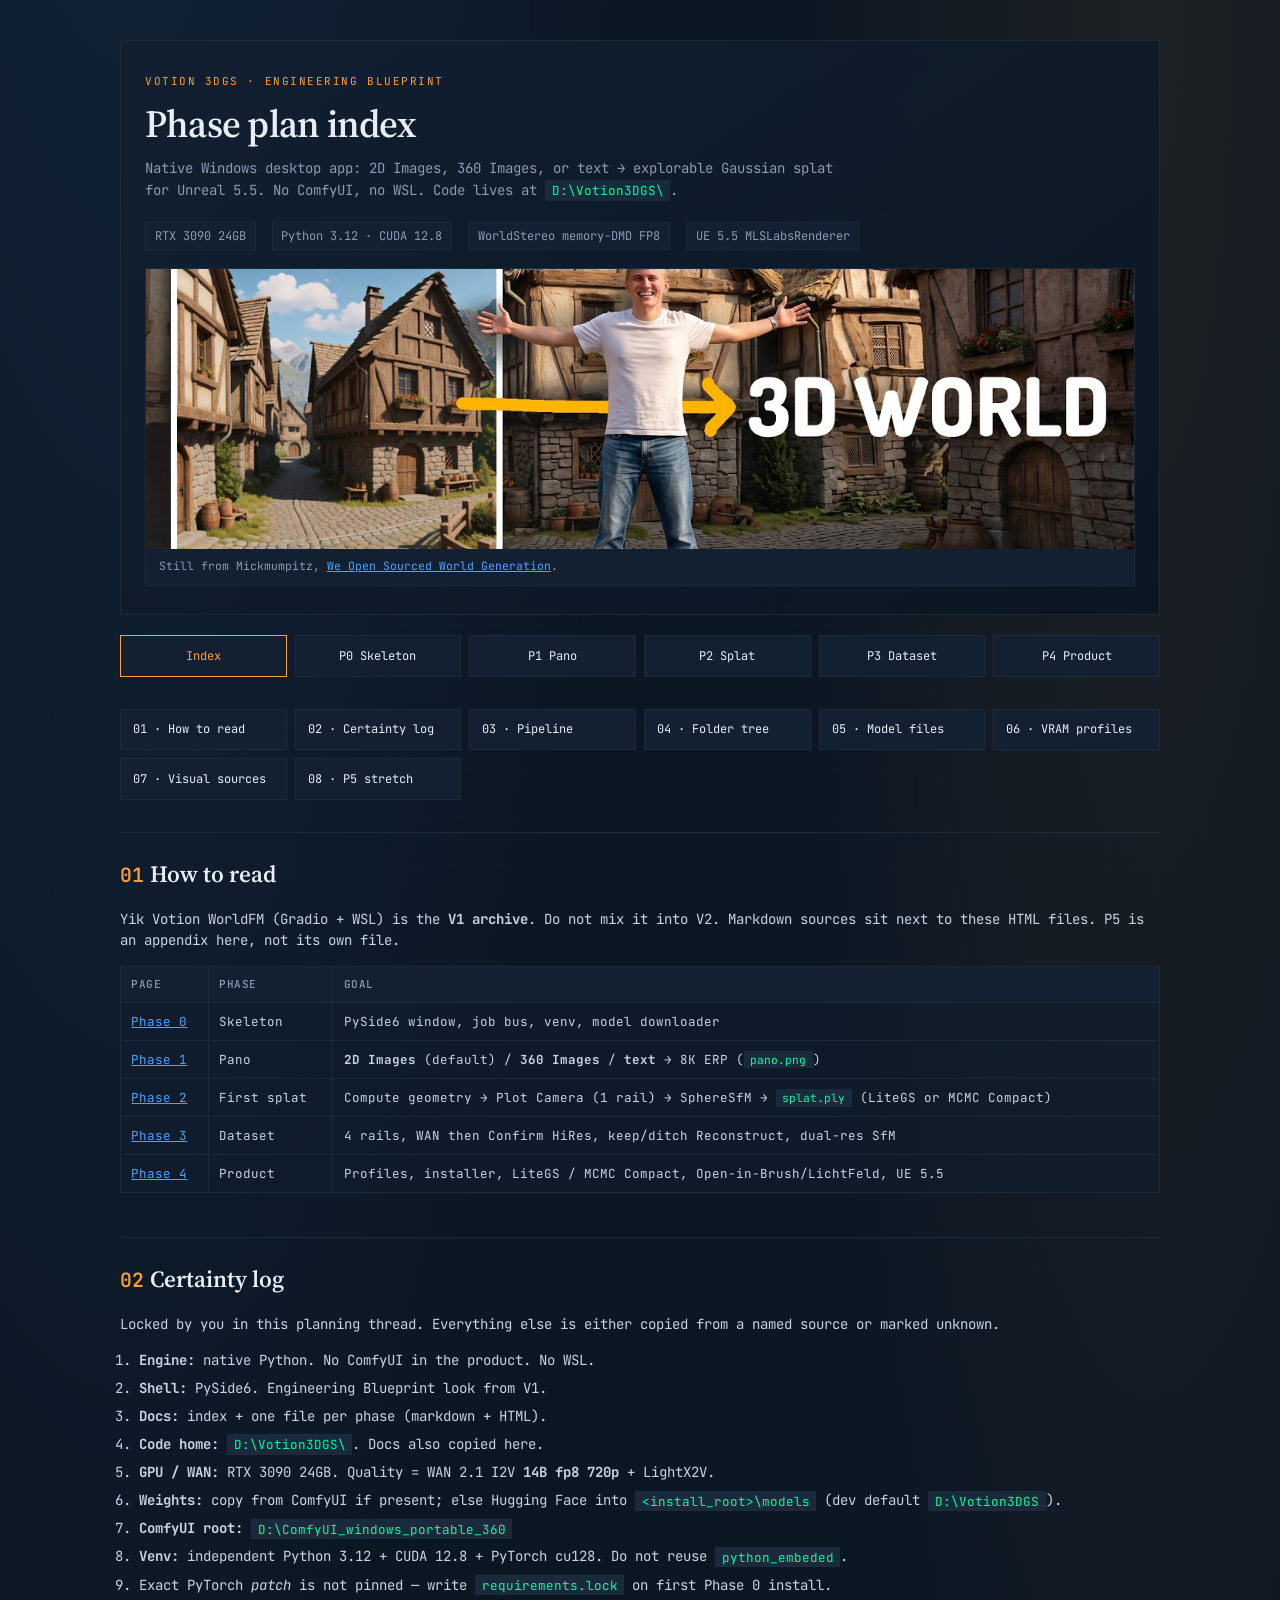
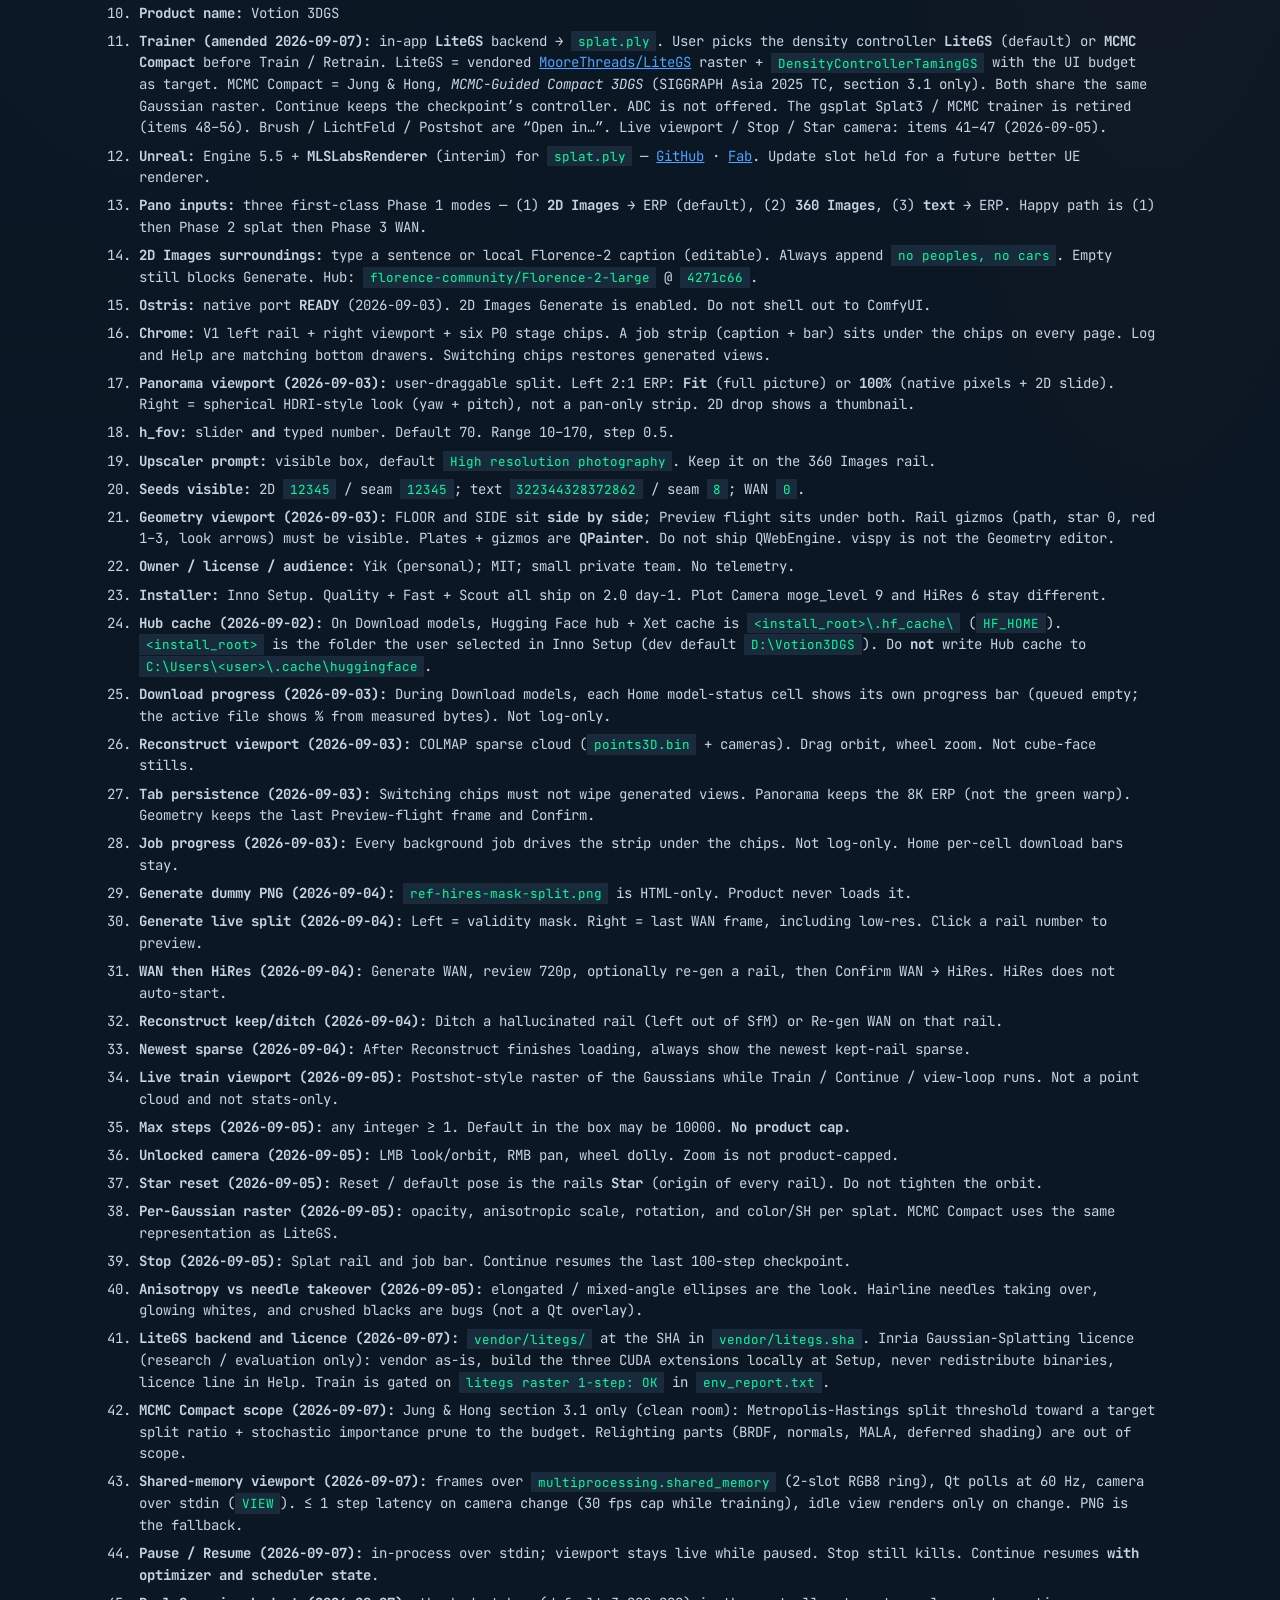
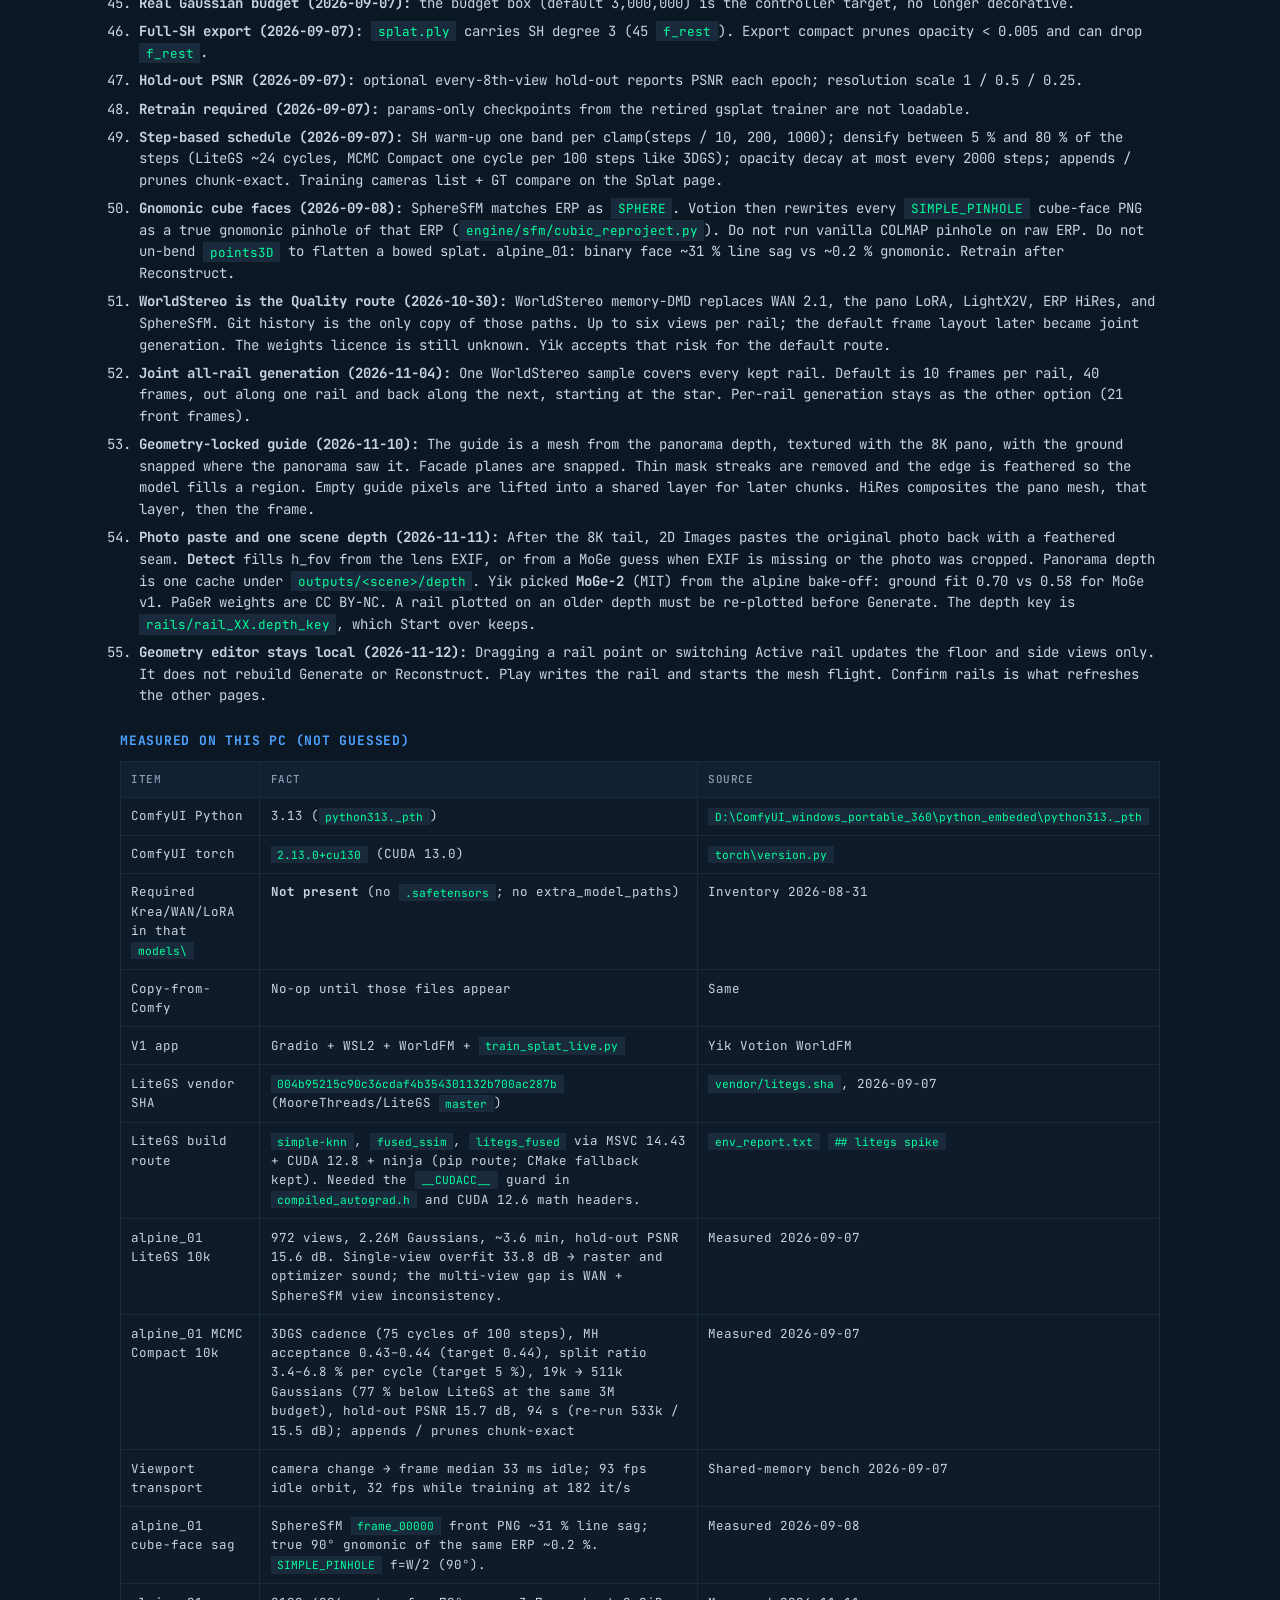
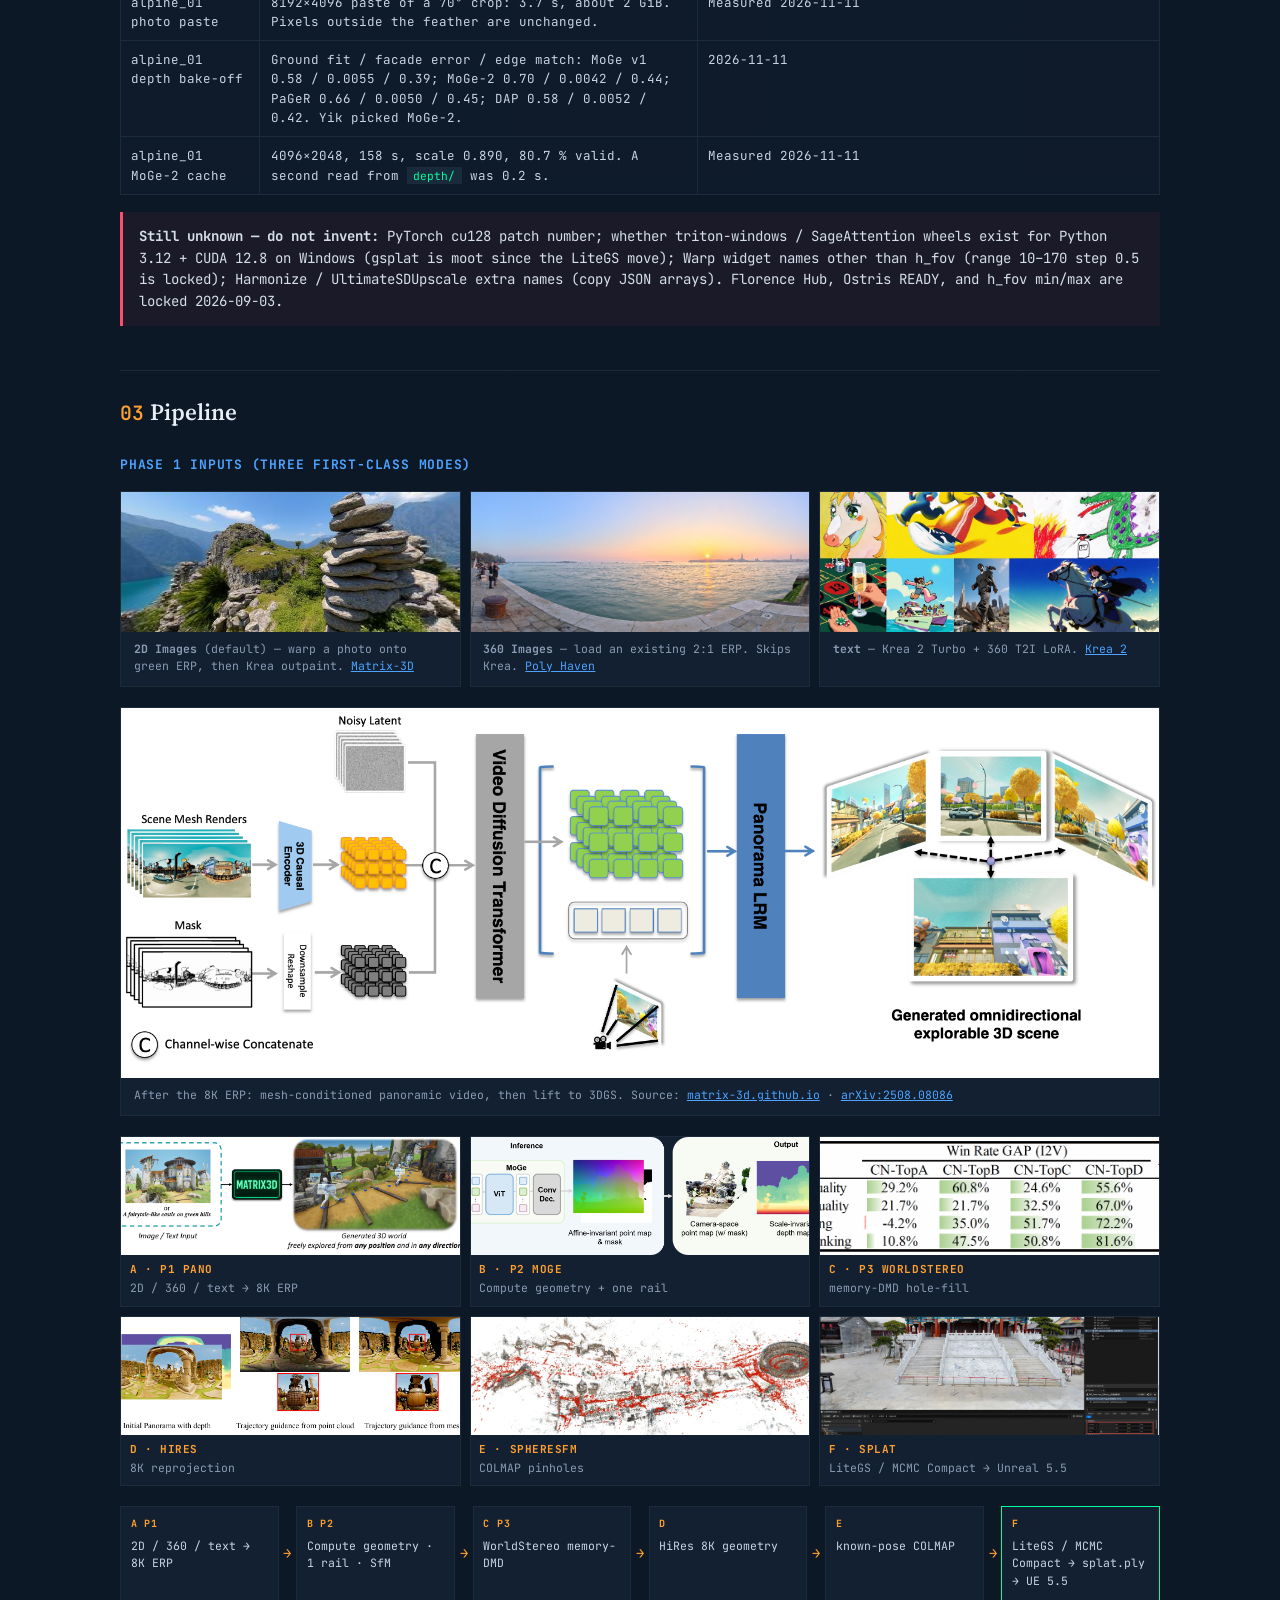
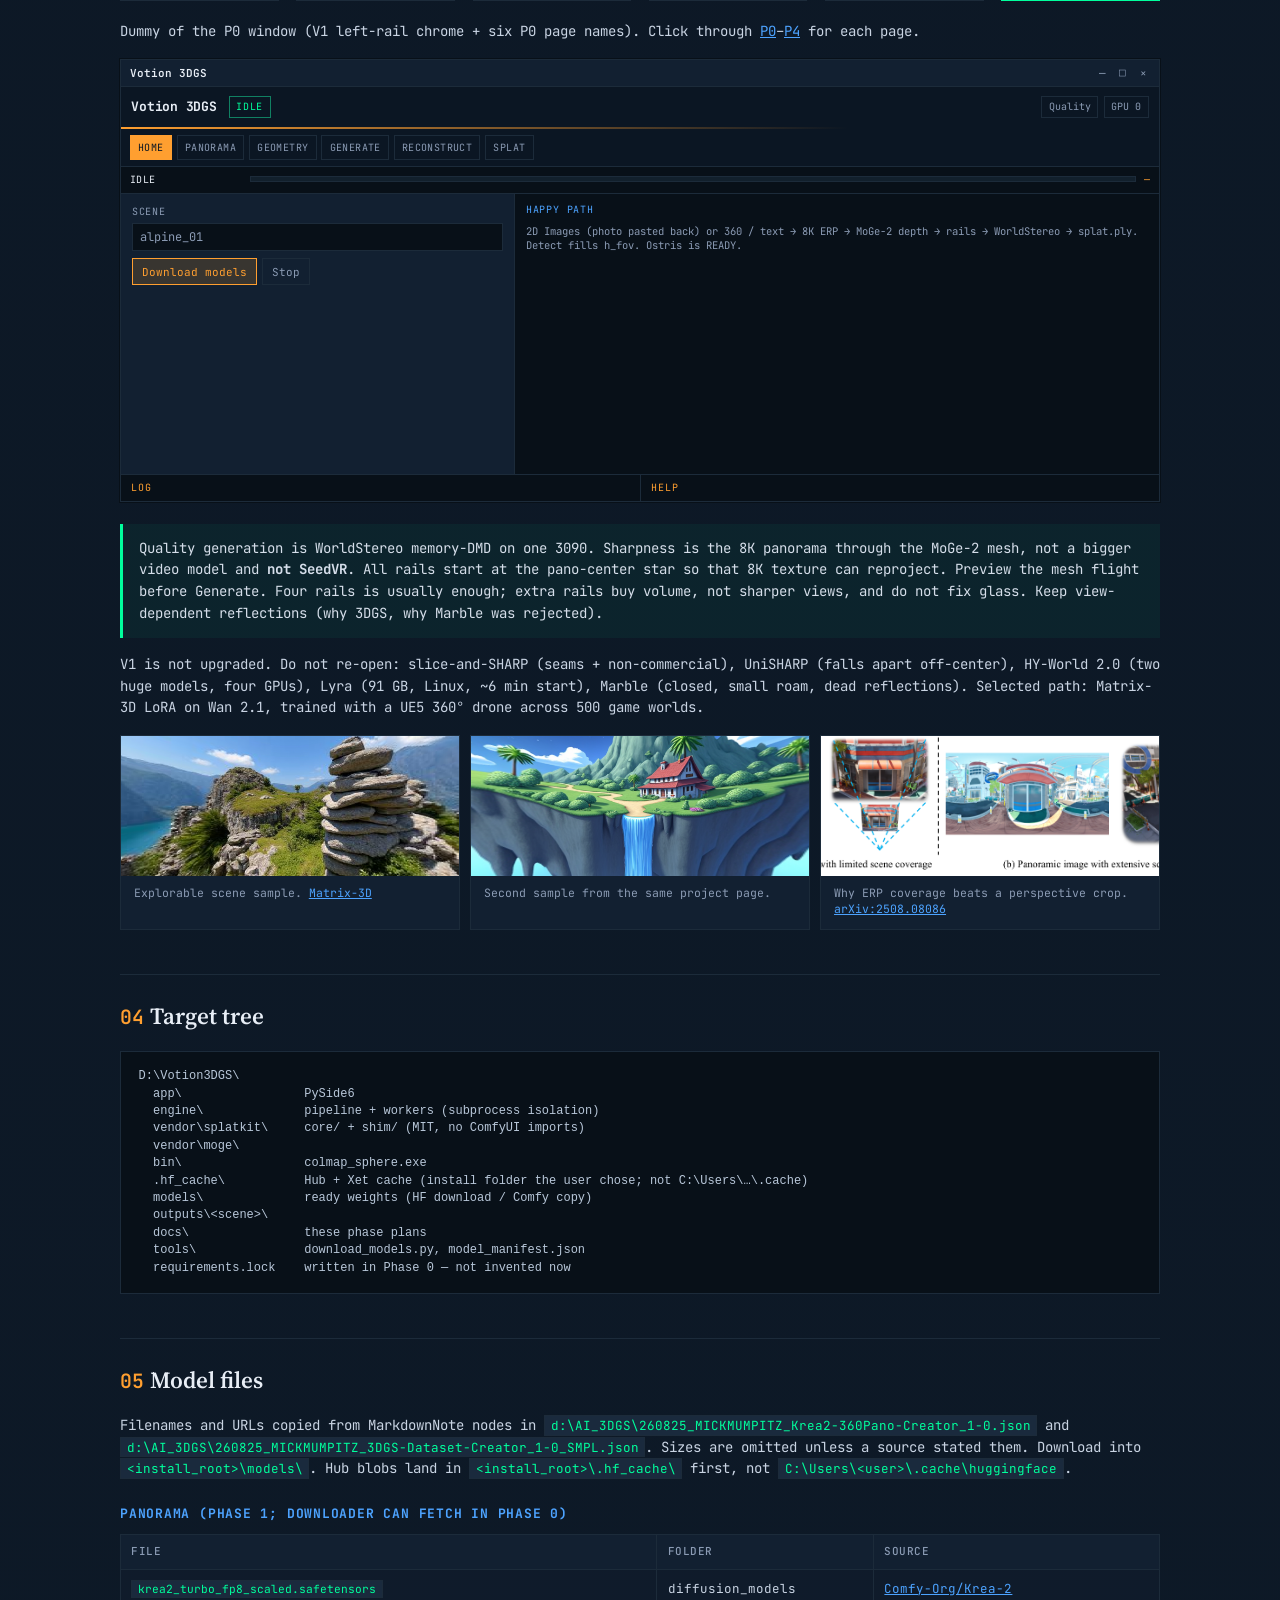
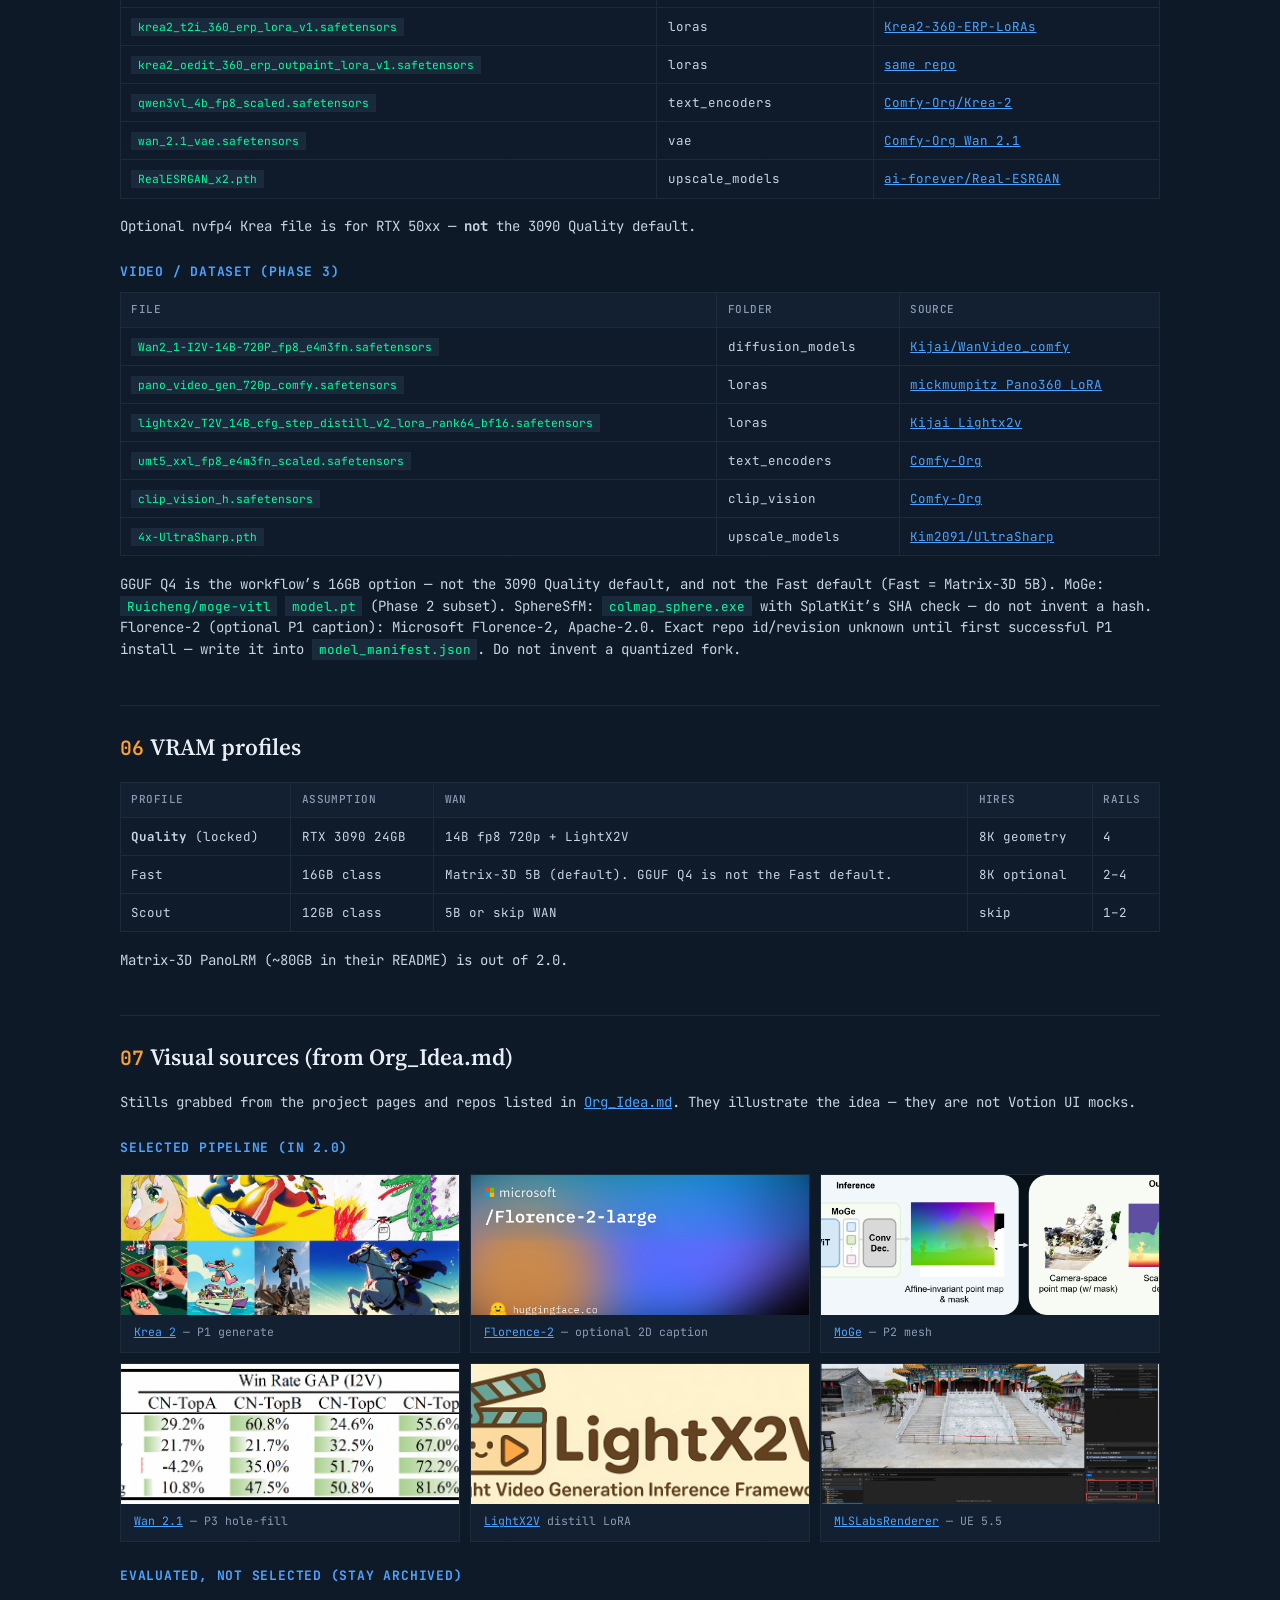
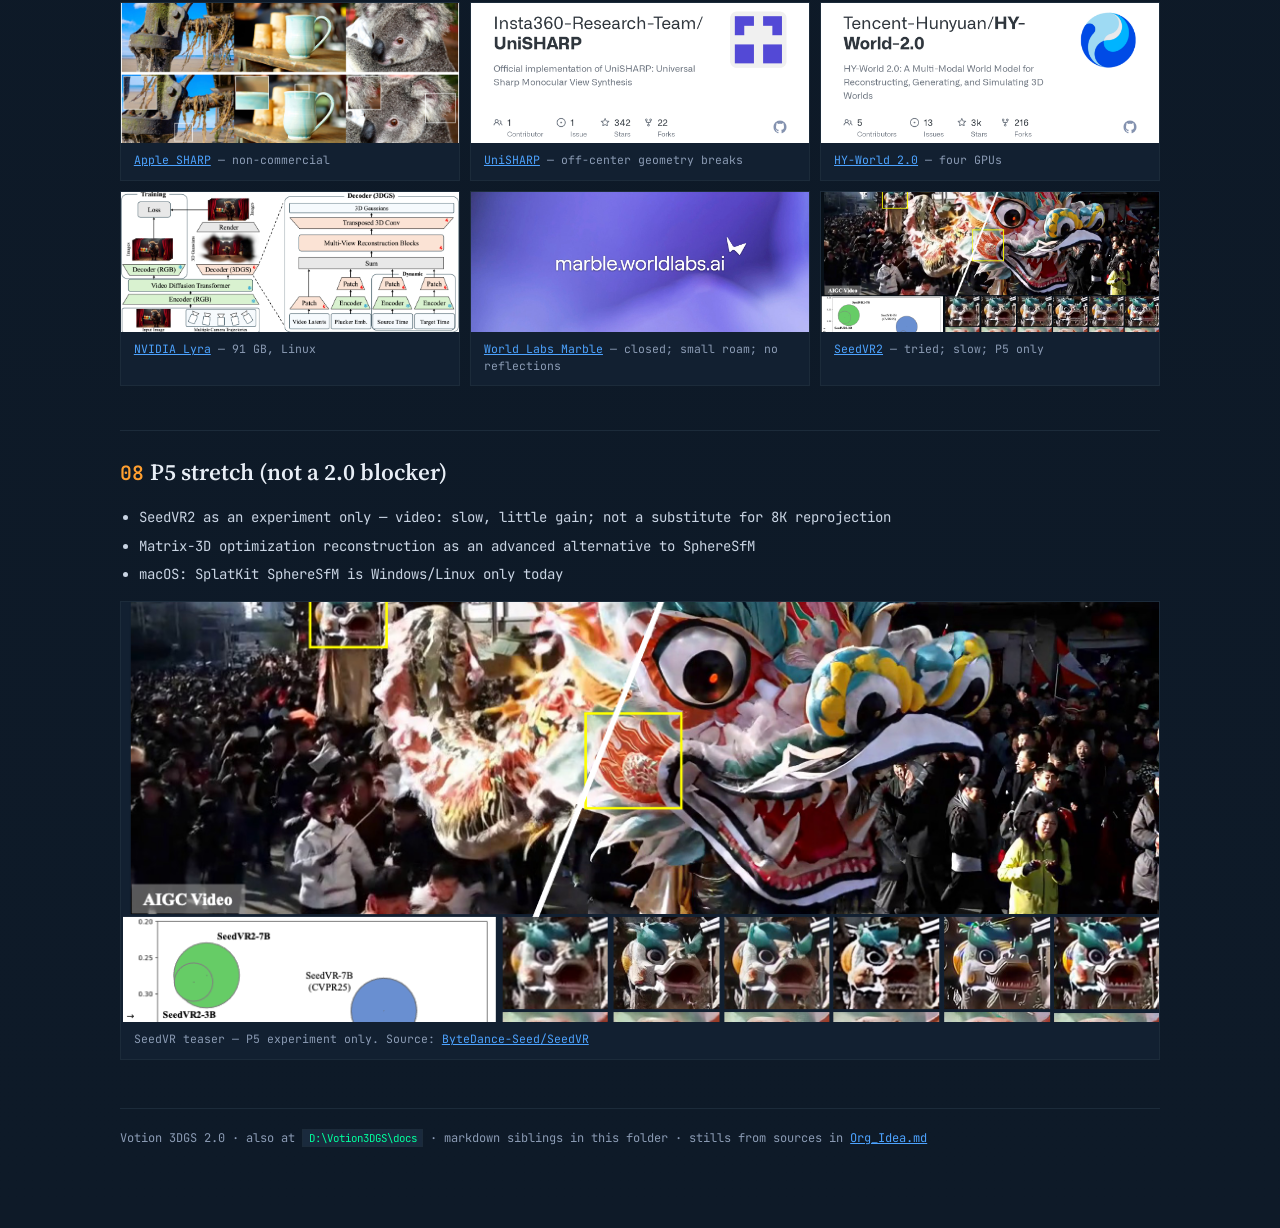
==== commit 49e4ecf3: "Show the current Panorama, Geometry, and Generate controls. The mock windows still had WAN buttons a" ====
--- a/Votion_3DGS_2.0_Index.html
+++ b/Votion_3DGS_2.0_Index.html
@@ -270,7 +270,7 @@
           </div>
           <div class="desk-view">
             <p class="view-lbl">Happy path</p>
-            <p class="f-hint">2D Images (or 360 / text) → 8K ERP → Compute geometry → rails → Generate → splat.ply (LiteGS or MCMC Compact). Ostris is READY.</p>
+            <p class="f-hint">2D Images (photo pasted back) or 360 / text → 8K ERP → MoGe-2 depth → rails → WorldStereo → splat.ply. Detect fills h_fov. Ostris is READY.</p>
           </div>
         </div>
         <div class="desk-draws">
@@ -280,15 +280,14 @@
           2D Images (default) or 360 / text → 8K ERP → Compute geometry → rails → Generate → splat.ply (LiteGS or MCMC Compact).
           Ostris Edit is native READY. h_fov 10–170, type or drag, default 70. Surroundings always end with no peoples, no cars.
           Left 2:1 Fit / 100% + draggable split. Right 360 is spherical (yaw + pitch). text keeps the trigger prefix.
-          After 2D Images, prompt.txt = outpaint instruction + surroundings. WAN prompt must match the pano.
-          Preview the mesh flight. Four rails usually enough. Do not skip 8K. Extra rails do not fix glass.
+          After 2D Images, the original photo is pasted back and prompt.txt = outpaint instruction + surroundings.
+          Detect fills h_fov. Dragging a rail point does not rebuild Generate. Play writes the rail. Four rails usually enough. Extra rails do not fix glass.
         </div></details>
         </div>
       </div>
       <div class="callout good">
-        Hard rules from the Mickmumpitz video: WAN is capped at 720p / 1440×720 ERP (structure OK, softness is the problem).
-        Sharpness is the 8K reprojection trick, not a bigger video model and <strong>not SeedVR</strong> (tried; slow; little gain).
-        All rails start at the pano-center star so that 8K texture can reproject. Preview the mesh flight before a 14B run.
+        Quality generation is WorldStereo memory-DMD on one 3090. Sharpness is the 8K panorama through the MoGe-2 mesh, not a bigger video model and <strong>not SeedVR</strong>.
+        All rails start at the pano-center star so that 8K texture can reproject. Preview the mesh flight before Generate.
         Four rails is usually enough; extra rails buy volume, not sharper views, and do not fix glass.
         Keep view-dependent reflections (why 3DGS, why Marble was rejected).
       </div>
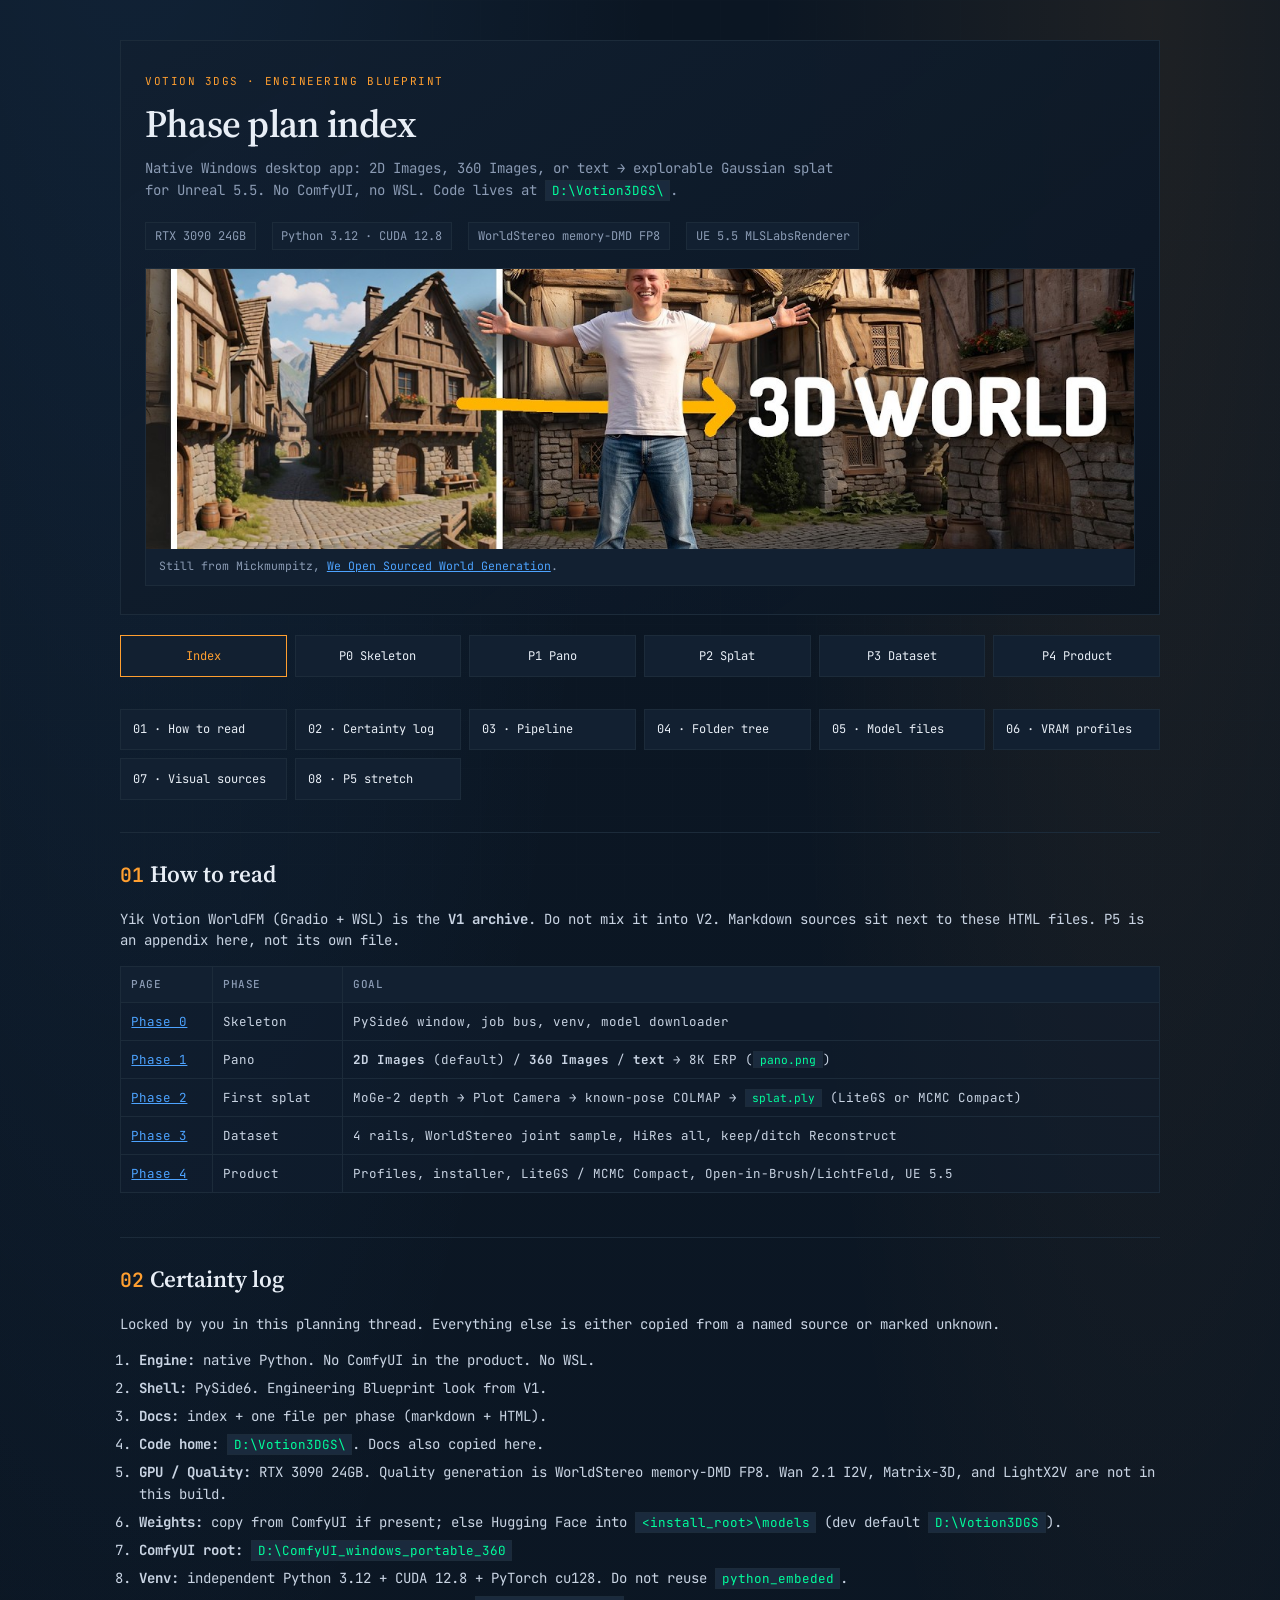
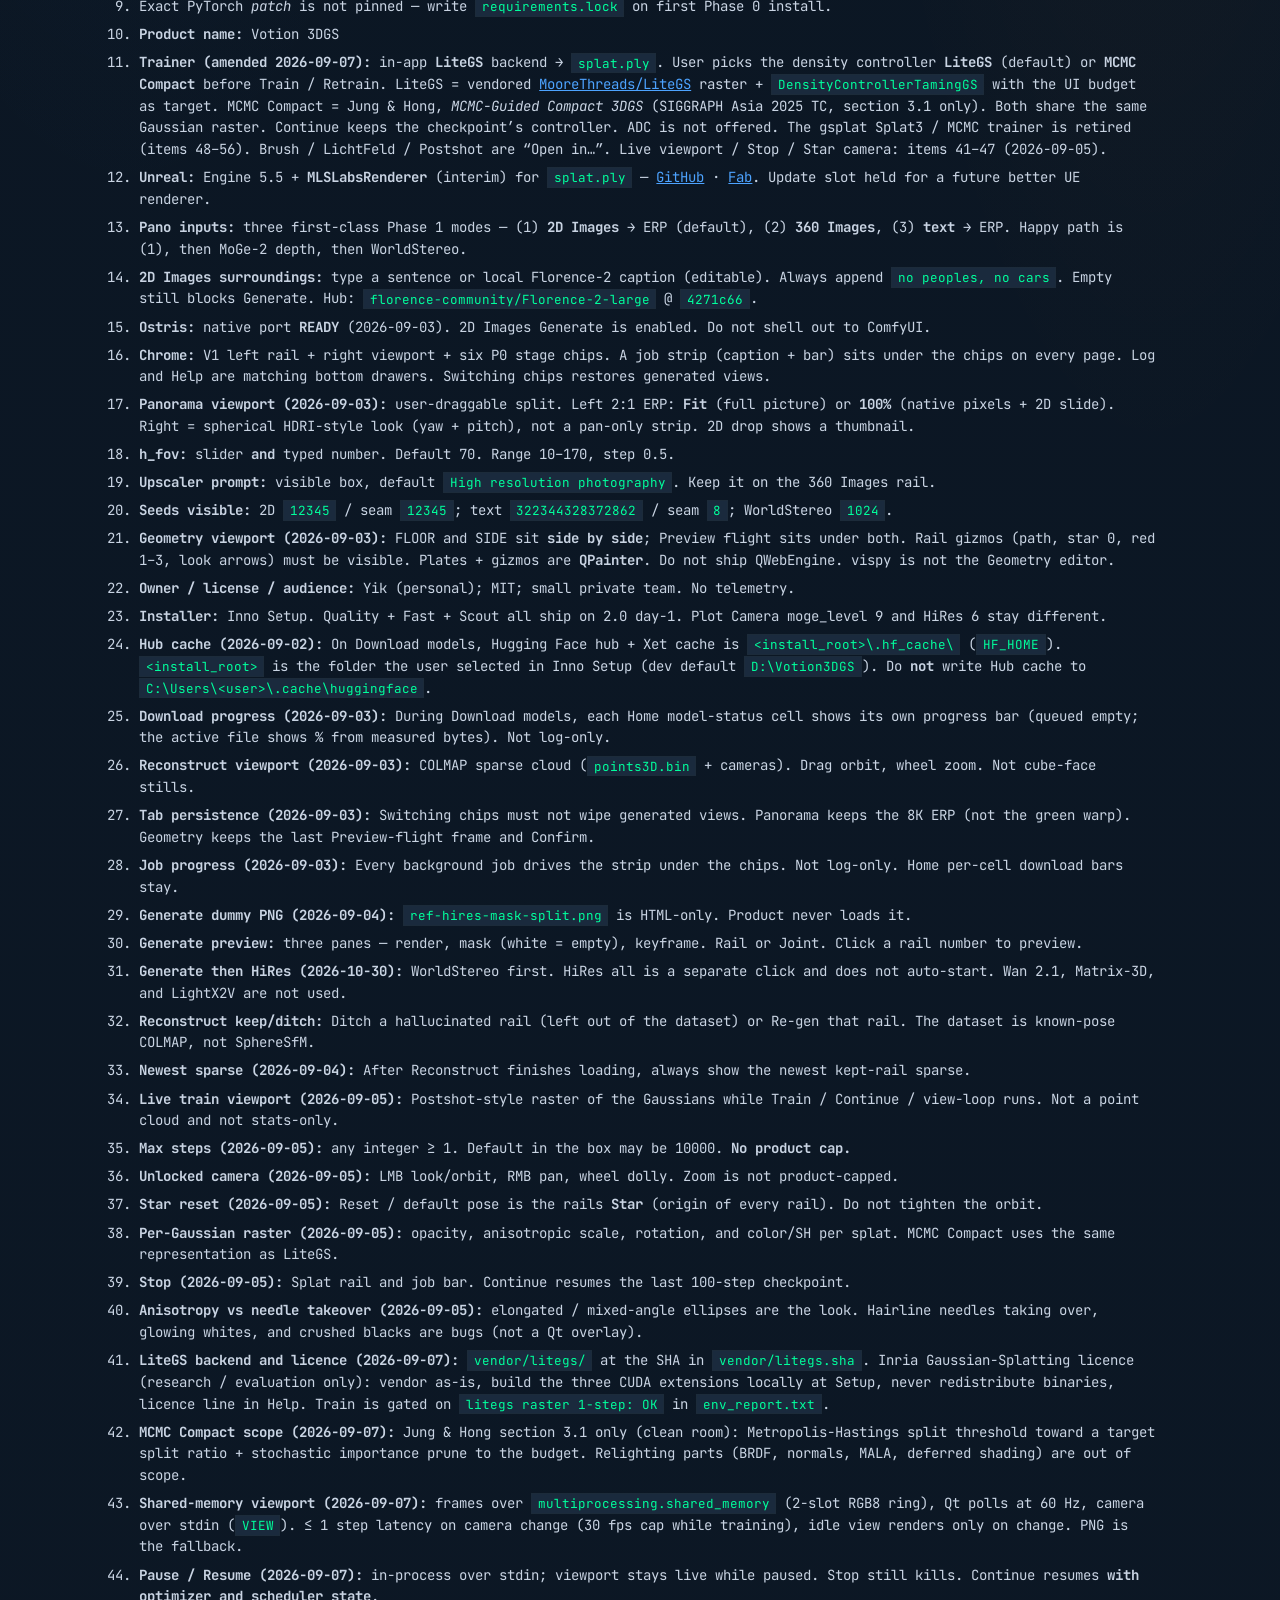
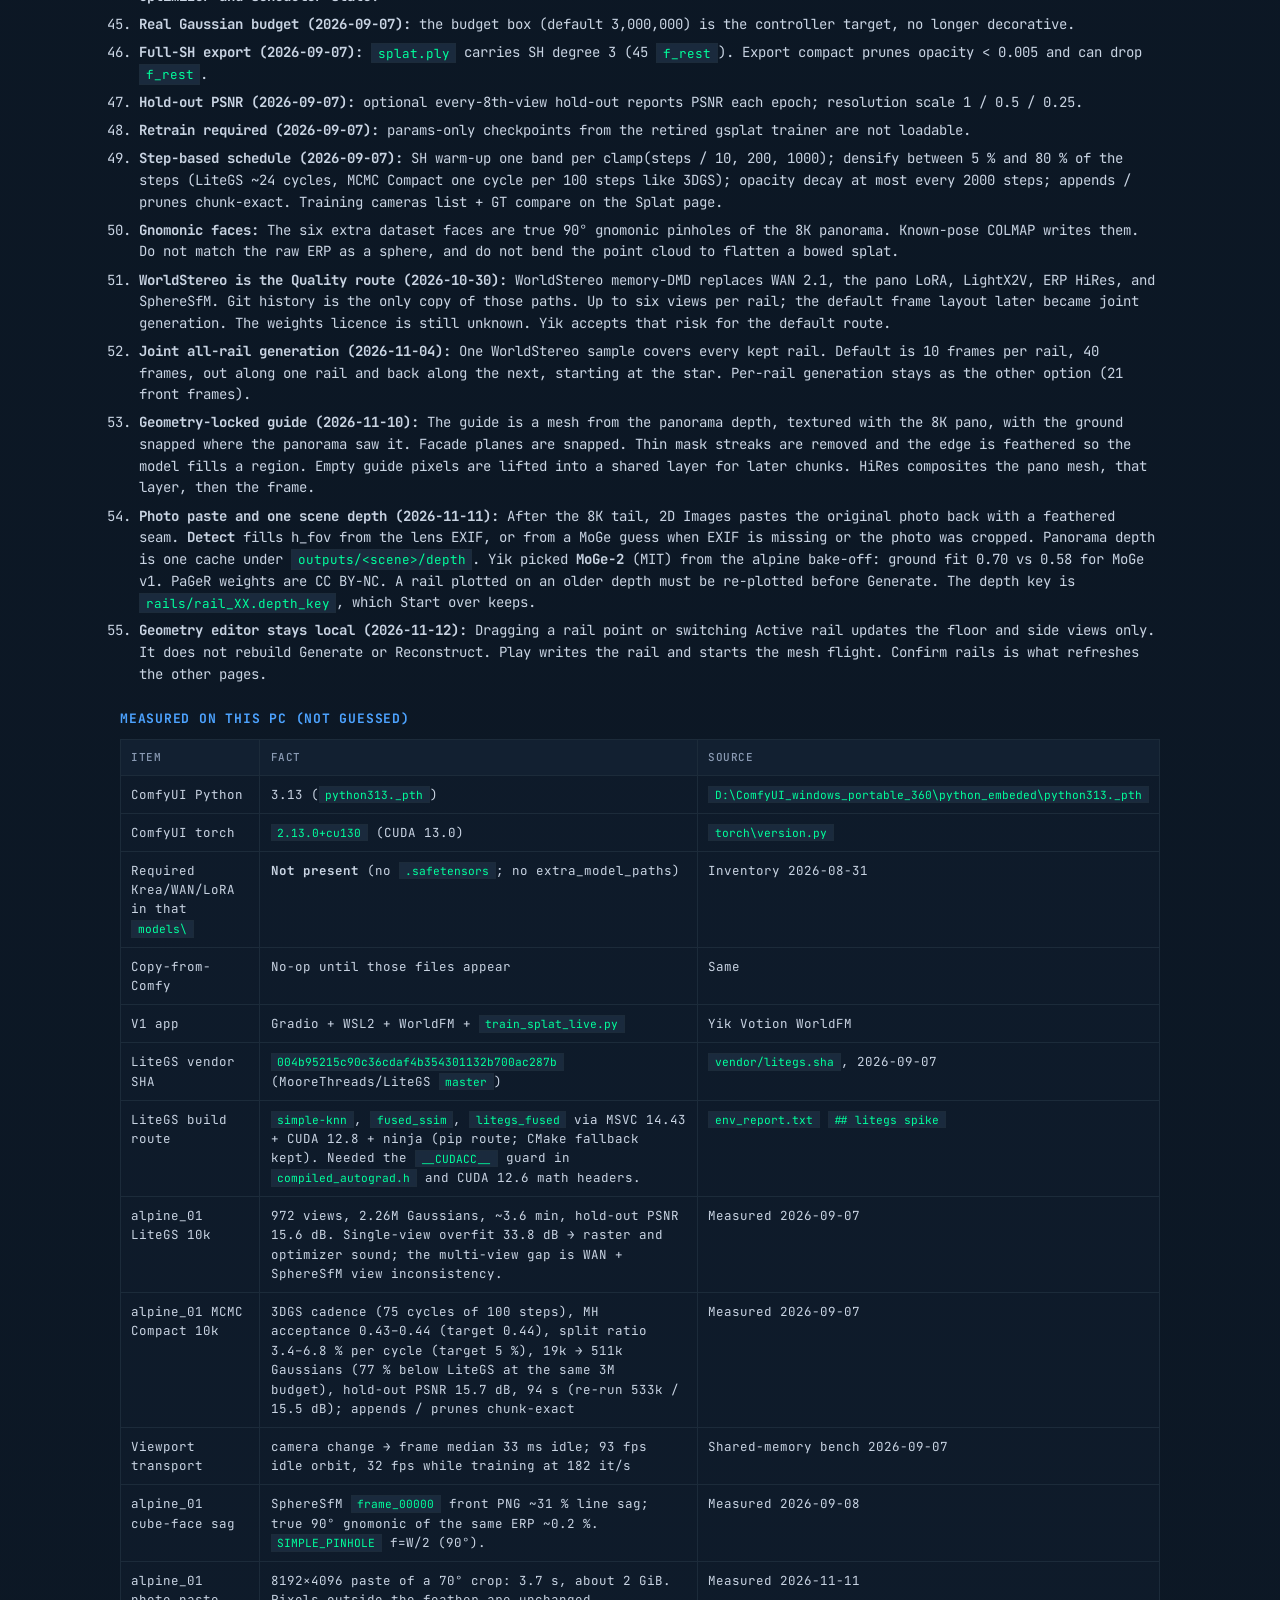
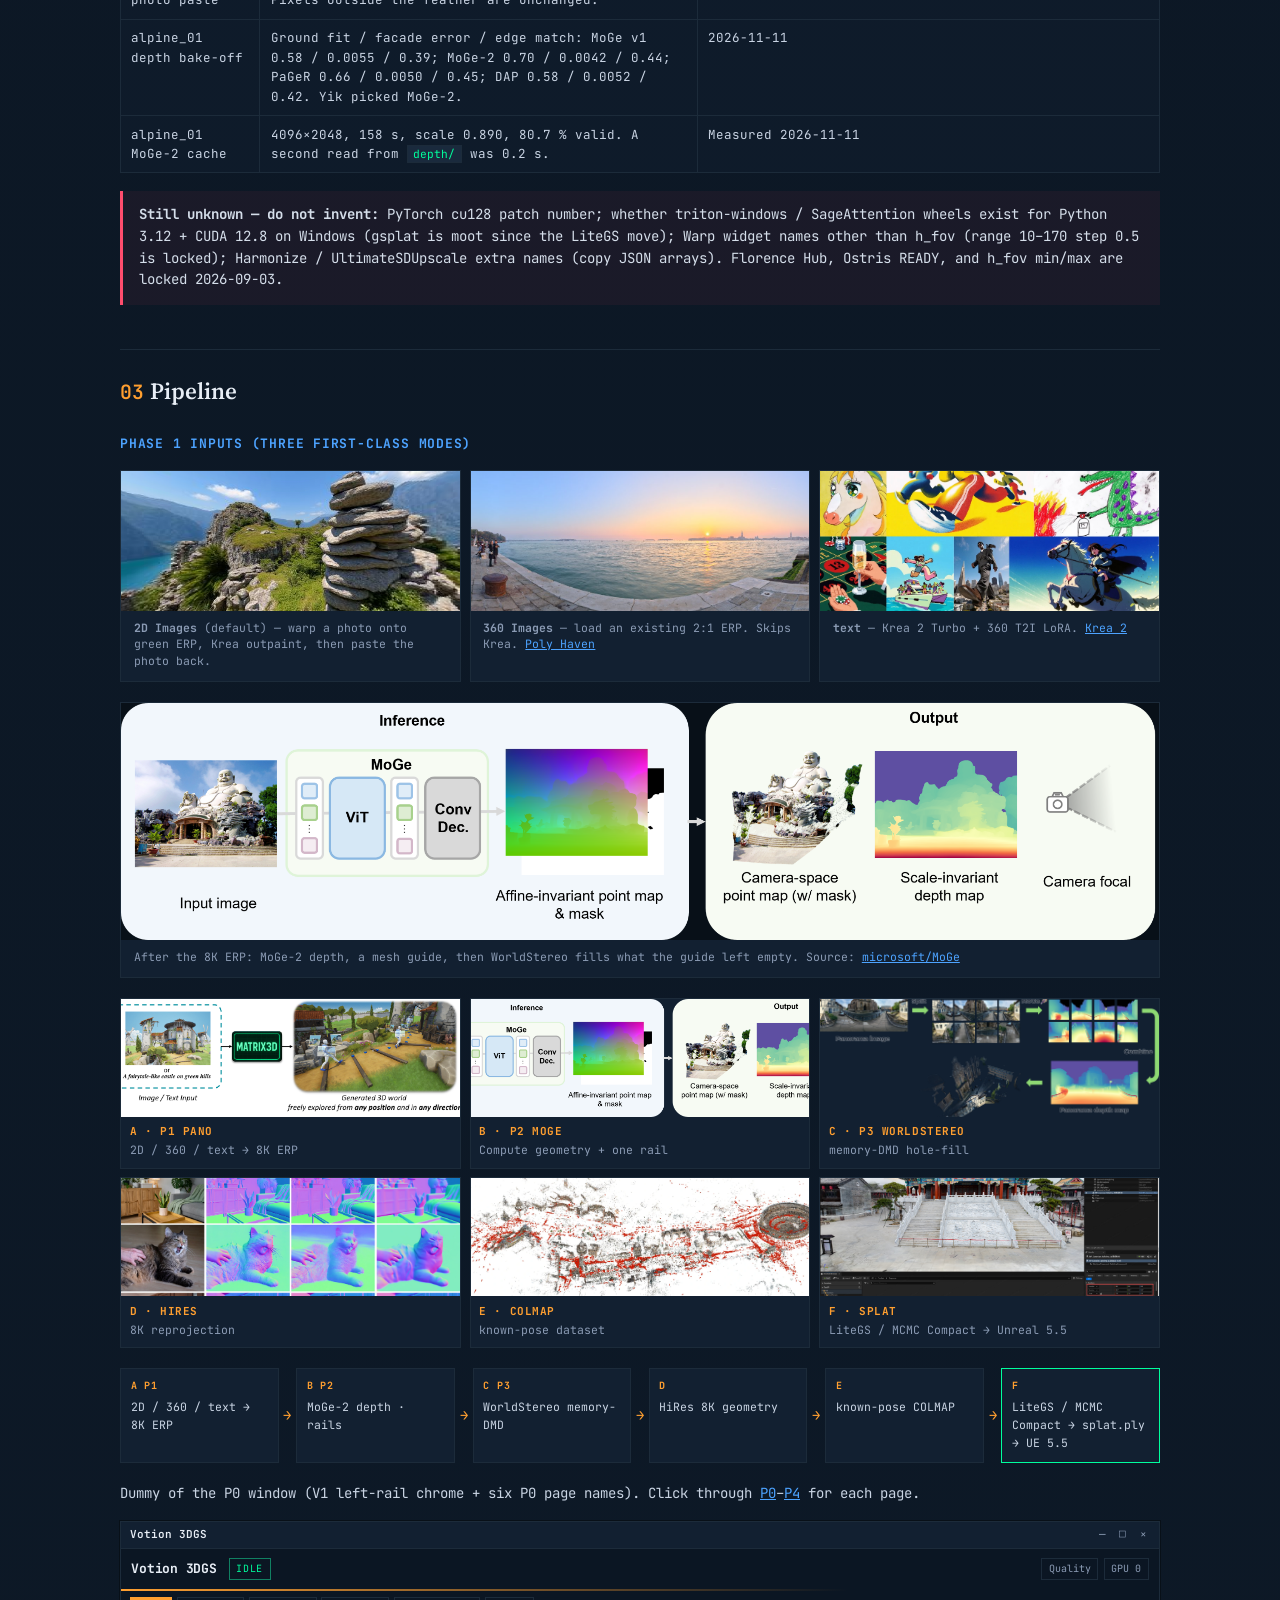
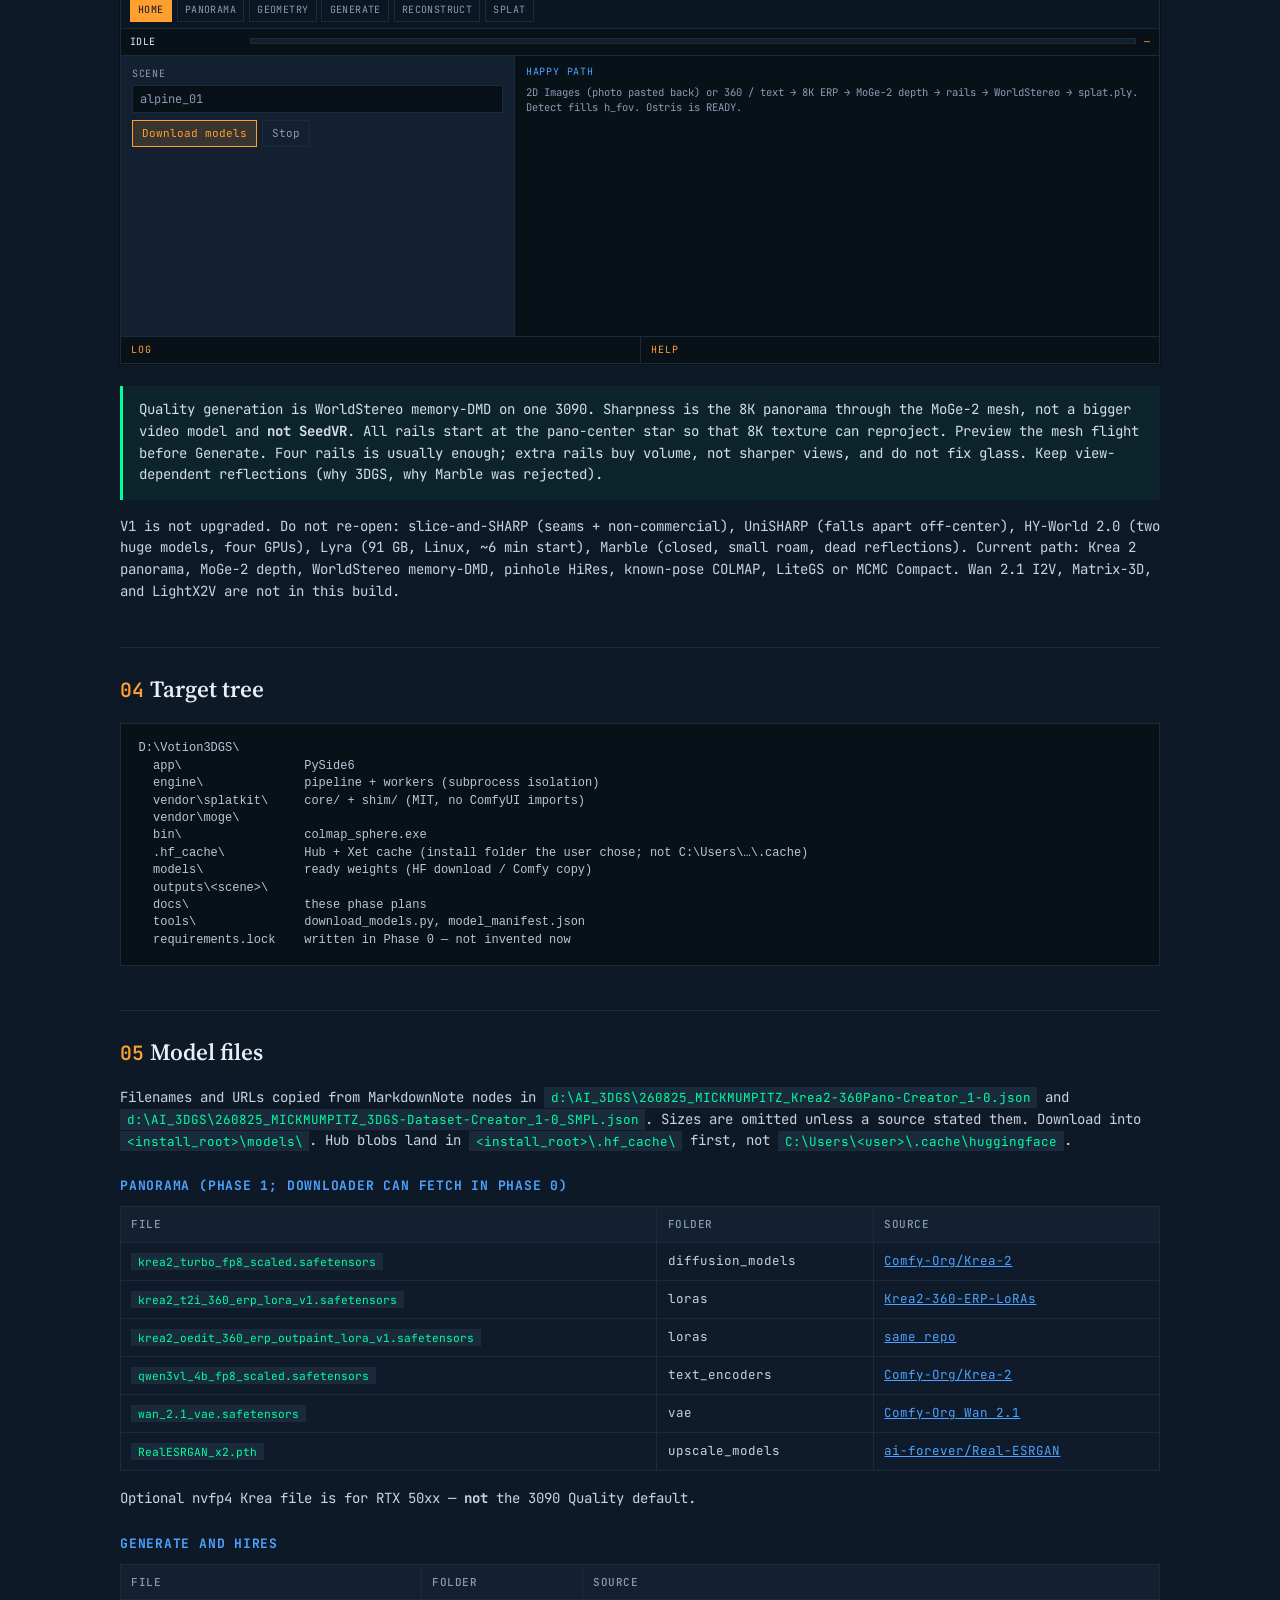
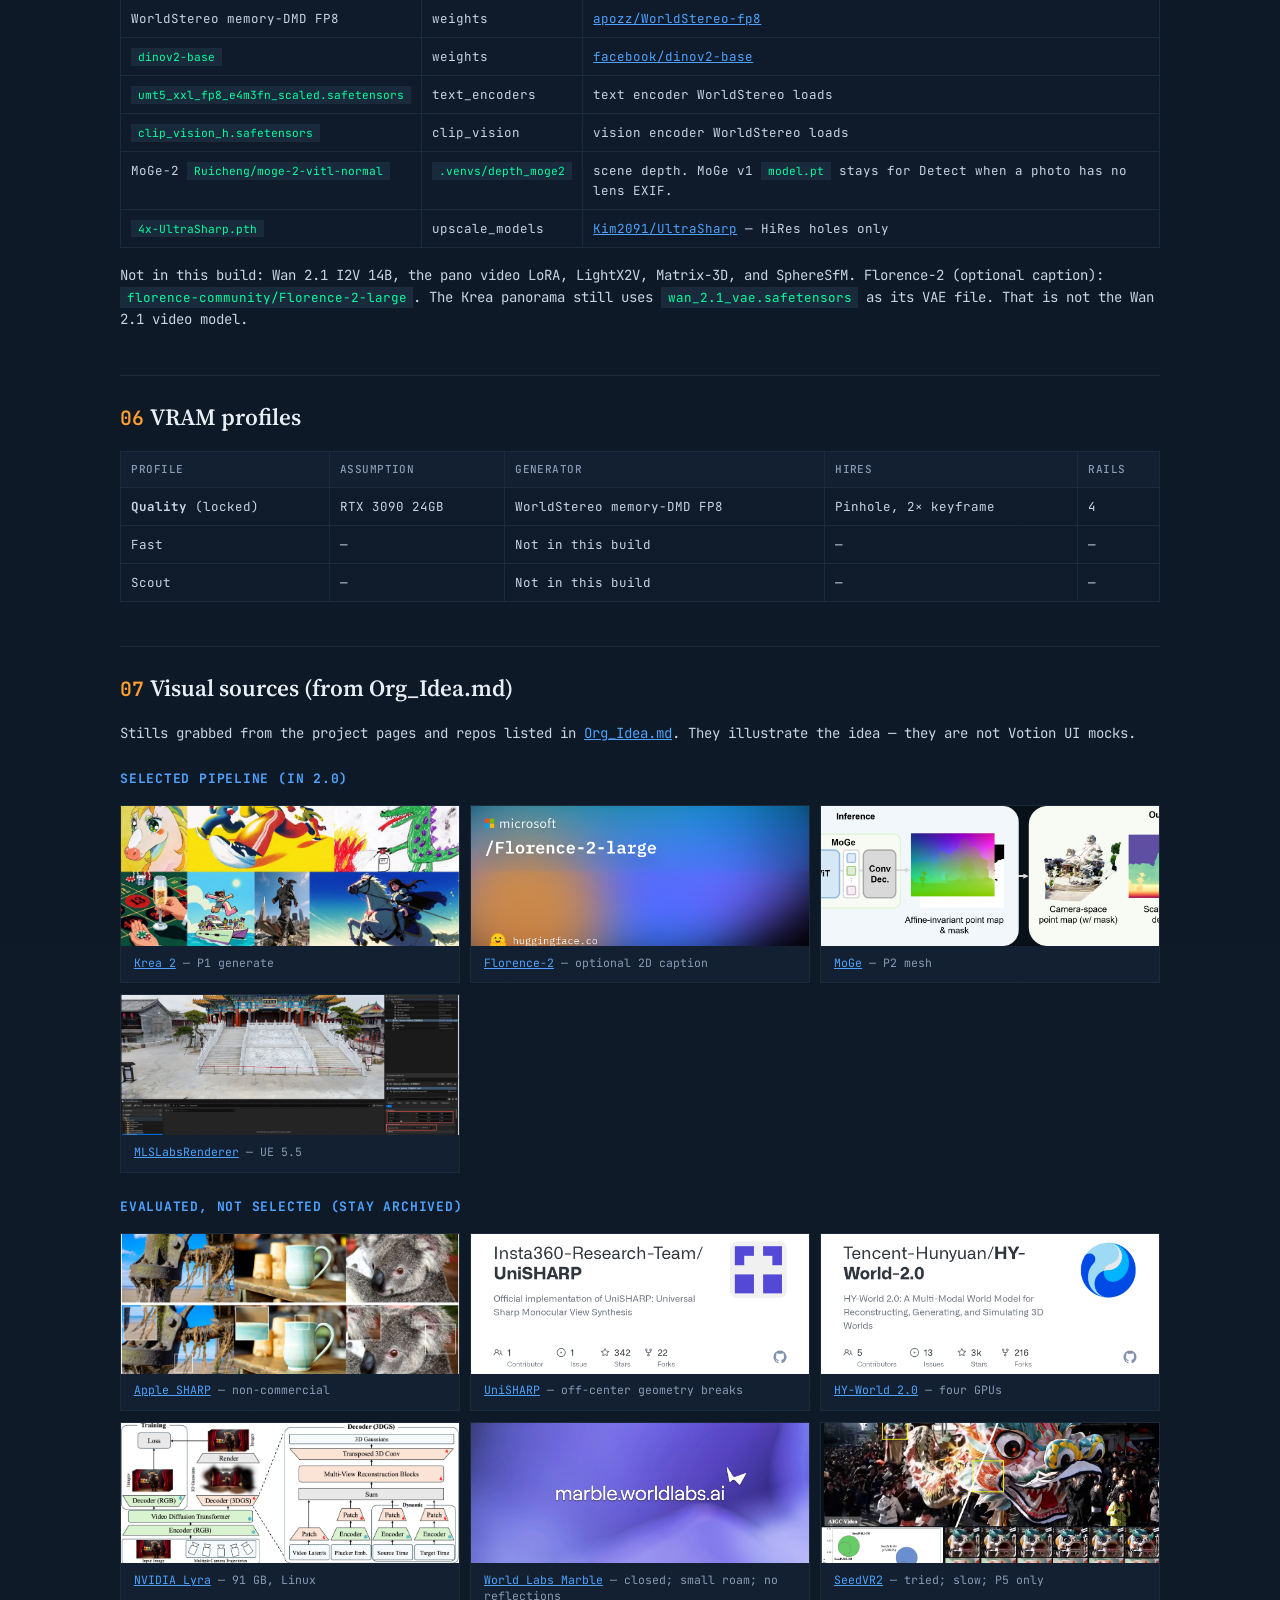
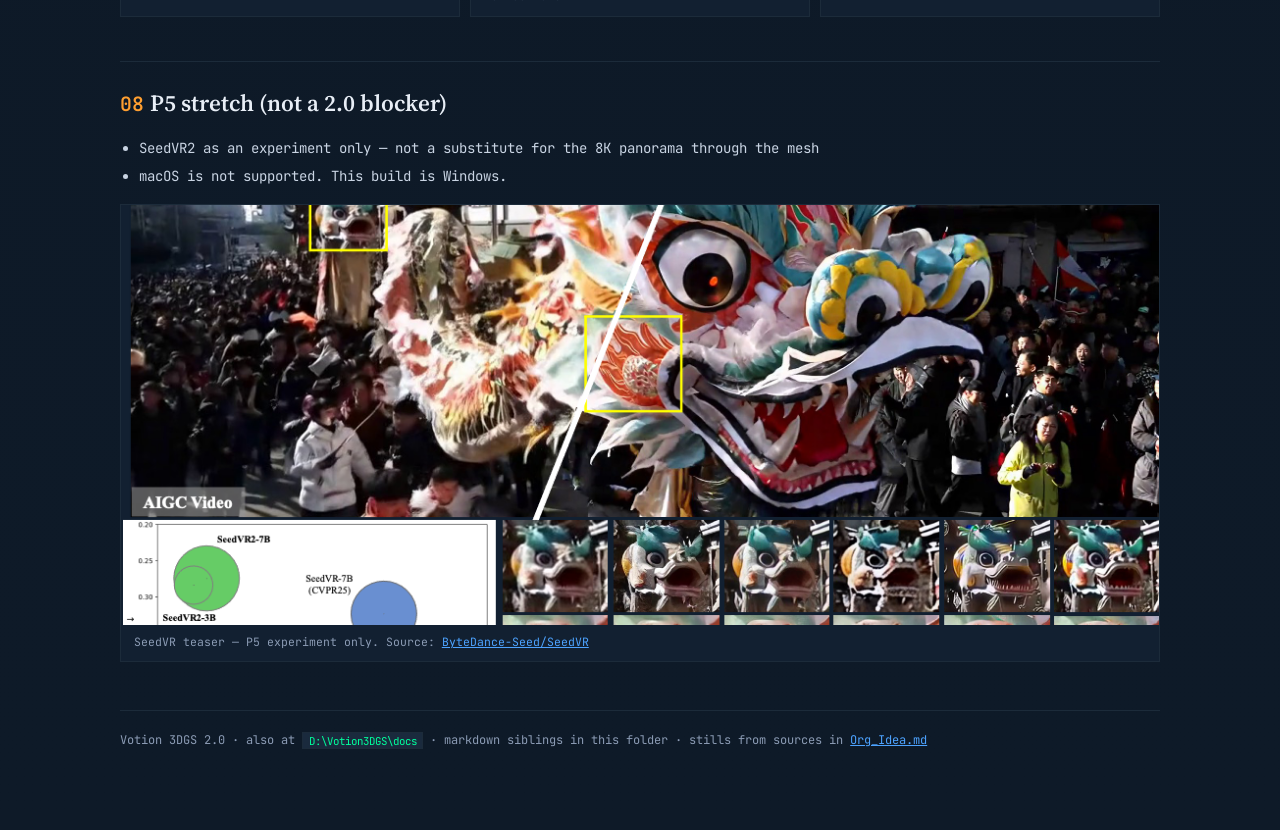
==== commit 415f8f5a: "Remove Wan 2.1, Matrix-3D, and LightX2V from the published workflow. The page now follows the curren" ====
--- a/Votion_3DGS_2.0_Index.html
+++ b/Votion_3DGS_2.0_Index.html
@@ -64,8 +64,8 @@
         <tbody>
           <tr><td><a href="Votion_3DGS_2.0_Phase0.html">Phase 0</a></td><td>Skeleton</td><td>PySide6 window, job bus, venv, model downloader</td></tr>
           <tr><td><a href="Votion_3DGS_2.0_Phase1.html">Phase 1</a></td><td>Pano</td><td><strong>2D Images</strong> (default) / <strong>360 Images</strong> / <strong>text</strong> → 8K ERP (<code>pano.png</code>)</td></tr>
-          <tr><td><a href="Votion_3DGS_2.0_Phase2.html">Phase 2</a></td><td>First splat</td><td>Compute geometry → Plot Camera (1 rail) → SphereSfM → <code>splat.ply</code> (LiteGS or MCMC Compact)</td></tr>
-          <tr><td><a href="Votion_3DGS_2.0_Phase3.html">Phase 3</a></td><td>Dataset</td><td>4 rails, WAN then Confirm HiRes, keep/ditch Reconstruct, dual-res SfM</td></tr>
+          <tr><td><a href="Votion_3DGS_2.0_Phase2.html">Phase 2</a></td><td>First splat</td><td>MoGe-2 depth → Plot Camera → known-pose COLMAP → <code>splat.ply</code> (LiteGS or MCMC Compact)</td></tr>
+          <tr><td><a href="Votion_3DGS_2.0_Phase3.html">Phase 3</a></td><td>Dataset</td><td>4 rails, WorldStereo joint sample, HiRes all, keep/ditch Reconstruct</td></tr>
           <tr><td><a href="Votion_3DGS_2.0_Phase4.html">Phase 4</a></td><td>Product</td><td>Profiles, installer, LiteGS / MCMC Compact, Open-in-Brush/LichtFeld, UE 5.5</td></tr>
         </tbody>
       </table>
@@ -79,7 +79,7 @@
         <li><strong>Shell:</strong> PySide6. Engineering Blueprint look from V1.</li>
         <li><strong>Docs:</strong> index + one file per phase (markdown + HTML).</li>
         <li><strong>Code home:</strong> <code>D:\Votion3DGS\</code>. Docs also copied here.</li>
-        <li><strong>GPU / WAN:</strong> RTX 3090 24GB. Quality = WAN 2.1 I2V <strong>14B fp8 720p</strong> + LightX2V.</li>
+        <li><strong>GPU / Quality:</strong> RTX 3090 24GB. Quality generation is WorldStereo memory-DMD FP8. Wan 2.1 I2V, Matrix-3D, and LightX2V are not in this build.</li>
         <li><strong>Weights:</strong> copy from ComfyUI if present; else Hugging Face into <code>&lt;install_root&gt;\models</code> (dev default <code>D:\Votion3DGS</code>).</li>
         <li><strong>ComfyUI root:</strong> <code>D:\ComfyUI_windows_portable_360</code></li>
         <li><strong>Venv:</strong> independent Python 3.12 + CUDA 12.8 + PyTorch cu128. Do not reuse <code>python_embeded</code>.</li>
@@ -93,14 +93,14 @@
           <a href="https://github.com/mlslabs/MLSLabsGaussianSplattingRenderer-UE">GitHub</a> ·
           <a href="https://www.fab.com/listings/f91b57cc-958d-40dd-a455-2535bf00e588">Fab</a>.
           Update slot held for a future better UE renderer.</li>
-        <li><strong>Pano inputs:</strong> three first-class Phase 1 modes — (1) <strong>2D Images</strong> → ERP (default), (2) <strong>360 Images</strong>, (3) <strong>text</strong> → ERP. Happy path is (1) then Phase 2 splat then Phase 3 WAN.</li>
+        <li><strong>Pano inputs:</strong> three first-class Phase 1 modes — (1) <strong>2D Images</strong> → ERP (default), (2) <strong>360 Images</strong>, (3) <strong>text</strong> → ERP. Happy path is (1), then MoGe-2 depth, then WorldStereo.</li>
         <li><strong>2D Images surroundings:</strong> type a sentence or local Florence-2 caption (editable). Always append <code>no peoples, no cars</code>. Empty still blocks Generate. Hub: <code>florence-community/Florence-2-large</code> @ <code>4271c66</code>.</li>
         <li><strong>Ostris:</strong> native port <strong>READY</strong> (2026-09-03). 2D Images Generate is enabled. Do not shell out to ComfyUI.</li>
         <li><strong>Chrome:</strong> V1 left rail + right viewport + six P0 stage chips. A job strip (caption + bar) sits under the chips on every page. Log and Help are matching bottom drawers. Switching chips restores generated views.</li>
         <li><strong>Panorama viewport (2026-09-03):</strong> user-draggable split. Left 2:1 ERP: <strong>Fit</strong> (full picture) or <strong>100%</strong> (native pixels + 2D slide). Right = spherical HDRI-style look (yaw + pitch), not a pan-only strip. 2D drop shows a thumbnail.</li>
         <li><strong>h_fov:</strong> slider <strong>and</strong> typed number. Default 70. Range 10–170, step 0.5.</li>
         <li><strong>Upscaler prompt:</strong> visible box, default <code>High resolution photography</code>. Keep it on the 360 Images rail.</li>
-        <li><strong>Seeds visible:</strong> 2D <code>12345</code> / seam <code>12345</code>; text <code>322344328372862</code> / seam <code>8</code>; WAN <code>0</code>.</li>
+        <li><strong>Seeds visible:</strong> 2D <code>12345</code> / seam <code>12345</code>; text <code>322344328372862</code> / seam <code>8</code>; WorldStereo <code>1024</code>.</li>
         <li><strong>Geometry viewport (2026-09-03):</strong> FLOOR and SIDE sit <strong>side by side</strong>; Preview flight sits under both. Rail gizmos (path, star 0, red 1–3, look arrows) must be visible. Plates + gizmos are <strong>QPainter</strong>. Do not ship QWebEngine. vispy is not the Geometry editor.</li>
         <li><strong>Owner / license / audience:</strong> Yik (personal); MIT; small private team. No telemetry.</li>
         <li><strong>Installer:</strong> Inno Setup. Quality + Fast + Scout all ship on 2.0 day-1. Plot Camera moge_level 9 and HiRes 6 stay different.</li>
@@ -113,9 +113,9 @@
         <li><strong>Tab persistence (2026-09-03):</strong> Switching chips must not wipe generated views. Panorama keeps the 8K ERP (not the green warp). Geometry keeps the last Preview-flight frame and Confirm.</li>
         <li><strong>Job progress (2026-09-03):</strong> Every background job drives the strip under the chips. Not log-only. Home per-cell download bars stay.</li>
         <li><strong>Generate dummy PNG (2026-09-04):</strong> <code>ref-hires-mask-split.png</code> is HTML-only. Product never loads it.</li>
-        <li><strong>Generate live split (2026-09-04):</strong> Left = validity mask. Right = last WAN frame, including low-res. Click a rail number to preview.</li>
-        <li><strong>WAN then HiRes (2026-09-04):</strong> Generate WAN, review 720p, optionally re-gen a rail, then Confirm WAN → HiRes. HiRes does not auto-start.</li>
-        <li><strong>Reconstruct keep/ditch (2026-09-04):</strong> Ditch a hallucinated rail (left out of SfM) or Re-gen WAN on that rail.</li>
+        <li><strong>Generate preview:</strong> three panes — render, mask (white = empty), keyframe. Rail or Joint. Click a rail number to preview.</li>
+        <li><strong>Generate then HiRes (2026-10-30):</strong> WorldStereo first. HiRes all is a separate click and does not auto-start. Wan 2.1, Matrix-3D, and LightX2V are not used.</li>
+        <li><strong>Reconstruct keep/ditch:</strong> Ditch a hallucinated rail (left out of the dataset) or Re-gen that rail. The dataset is known-pose COLMAP, not SphereSfM.</li>
         <li><strong>Newest sparse (2026-09-04):</strong> After Reconstruct finishes loading, always show the newest kept-rail sparse.</li>
         <li><strong>Live train viewport (2026-09-05):</strong> Postshot-style raster of the Gaussians while Train / Continue / view-loop runs. Not a point cloud and not stats-only.</li>
         <li><strong>Max steps (2026-09-05):</strong> any integer ≥ 1. Default in the box may be 10000. <strong>No product cap.</strong></li>
@@ -133,7 +133,7 @@
         <li><strong>Hold-out PSNR (2026-09-07):</strong> optional every-8th-view hold-out reports PSNR each epoch; resolution scale 1 / 0.5 / 0.25.</li>
         <li><strong>Retrain required (2026-09-07):</strong> params-only checkpoints from the retired gsplat trainer are not loadable.</li>
         <li><strong>Step-based schedule (2026-09-07):</strong> SH warm-up one band per clamp(steps / 10, 200, 1000); densify between 5 % and 80 % of the steps (LiteGS ~24 cycles, MCMC Compact one cycle per 100 steps like 3DGS); opacity decay at most every 2000 steps; appends / prunes chunk-exact. Training cameras list + GT compare on the Splat page.</li>
-        <li><strong>Gnomonic cube faces (2026-09-08):</strong> SphereSfM matches ERP as <code>SPHERE</code>. Votion then rewrites every <code>SIMPLE_PINHOLE</code> cube-face PNG as a true gnomonic pinhole of that ERP (<code>engine/sfm/cubic_reproject.py</code>). Do not run vanilla COLMAP pinhole on raw ERP. Do not un-bend <code>points3D</code> to flatten a bowed splat. alpine_01: binary face ~31 % line sag vs ~0.2 % gnomonic. Retrain after Reconstruct.</li>
+        <li><strong>Gnomonic faces:</strong> The six extra dataset faces are true 90° gnomonic pinholes of the 8K panorama. Known-pose COLMAP writes them. Do not match the raw ERP as a sphere, and do not bend the point cloud to flatten a bowed splat.</li>
         <li><strong>WorldStereo is the Quality route (2026-10-30):</strong> WorldStereo memory-DMD replaces WAN 2.1, the pano LoRA, LightX2V, ERP HiRes, and SphereSfM. Git history is the only copy of those paths. Up to six views per rail; the default frame layout later became joint generation. The weights licence is still unknown. Yik accepts that risk for the default route.</li>
         <li><strong>Joint all-rail generation (2026-11-04):</strong> One WorldStereo sample covers every kept rail. Default is 10 frames per rail, 40 frames, out along one rail and back along the next, starting at the star. Per-rail generation stays as the other option (21 front frames).</li>
         <li><strong>Geometry-locked guide (2026-11-10):</strong> The guide is a mesh from the panorama depth, textured with the 8K pano, with the ground snapped where the panorama saw it. Facade planes are snapped. Thin mask streaks are removed and the edge is feathered so the model fills a region. Empty guide pixels are lifted into a shared layer for later chunks. HiRes composites the pano mesh, that layer, then the frame.</li>
@@ -177,7 +177,7 @@
       <div class="mode-grid">
         <figure class="fig">
           <img src="media/matrix3d-i2p.png" alt="Single 2D photo lifted toward a 3D scene" />
-          <figcaption><strong>2D Images</strong> (default) — warp a photo onto green ERP, then Krea outpaint. <a href="https://github.com/SkyworkAI/Matrix-3D">Matrix-3D</a></figcaption>
+          <figcaption><strong>2D Images</strong> (default) — warp a photo onto green ERP, Krea outpaint, then paste the photo back.</figcaption>
         </figure>
         <figure class="fig erp">
           <img src="media/polyhaven-venice.png" alt="Poly Haven Venice Sunset equirectangular HDRI" />
@@ -189,11 +189,10 @@
         </figure>
       </div>
       <figure class="fig contain">
-        <img src="media/matrix3d-overview.png" alt="Matrix-3D overview: mesh-conditioned panoramic video lifted to an explorable 3D Gaussian world" />
+        <img src="media/moge-overview.png" alt="MoGe geometry from a single image" />
         <figcaption>
-          After the 8K ERP: mesh-conditioned panoramic video, then lift to 3DGS.
-          Source: <a href="https://matrix-3d.github.io/">matrix-3d.github.io</a>
-          · <a href="https://arxiv.org/abs/2508.08086">arXiv:2508.08086</a>
+          After the 8K ERP: MoGe-2 depth, a mesh guide, then WorldStereo fills what the guide left empty.
+          Source: <a href="https://github.com/microsoft/MoGe">microsoft/MoGe</a>
         </figcaption>
       </figure>
       <div class="pipeline-visual">
@@ -206,16 +205,16 @@
           <span><b>B · P2 MoGe</b> Compute geometry + one rail</span>
         </a>
         <a class="pvis" href="Votion_3DGS_2.0_Phase3.html">
-          <img src="media/wan-i2v.png" alt="Wan 2.1 image-to-video results" />
+          <img src="media/moge-pano-pipeline.png" alt="Panorama split into views, depth estimated, then merged" />
           <span><b>C · P3 WorldStereo</b> memory-DMD hole-fill</span>
         </a>
         <a class="pvis" href="Votion_3DGS_2.0_Phase3.html">
-          <img src="media/matrix3d-mesh.png" alt="Matrix-3D mesh-render camera condition" />
+          <img src="media/moge-normals.jpg" alt="Surface normals from monocular geometry" />
           <span><b>D · HiRes</b> 8K reprojection</span>
         </a>
         <a class="pvis" href="Votion_3DGS_2.0_Phase2.html">
           <img src="media/colmap-sparse.webp" alt="COLMAP sparse reconstruction" />
-          <span><b>E · SphereSfM</b> COLMAP pinholes</span>
+          <span><b>E · COLMAP</b> known-pose dataset</span>
         </a>
         <a class="pvis" href="Votion_3DGS_2.0_Phase4.html">
           <img src="media/mlslabs-render.jpg" alt="MLSLabsRenderer Unreal Engine splat playback" />
@@ -225,7 +224,7 @@
       <div class="pipe">
         <div class="pipe-node"><b>A P1</b>2D / 360 / text → 8K ERP</div>
         <div class="pipe-arr">→</div>
-        <div class="pipe-node"><b>B P2</b>Compute geometry · 1 rail · SfM</div>
+        <div class="pipe-node"><b>B P2</b>MoGe-2 depth · rails</div>
         <div class="pipe-arr">→</div>
         <div class="pipe-node"><b>C P3</b>WorldStereo memory-DMD</div>
         <div class="pipe-arr">→</div>
@@ -294,22 +293,8 @@
       <p>
         V1 is not upgraded. Do not re-open: slice-and-SHARP (seams + non-commercial), UniSHARP (falls apart off-center),
         HY-World 2.0 (two huge models, four GPUs), Lyra (91 GB, Linux, ~6 min start), Marble (closed, small roam, dead reflections).
-        Selected path: Matrix-3D LoRA on Wan 2.1, trained with a UE5 360° drone across 500 game worlds.
-      </p>
-      <div class="fig-grid">
-        <figure class="fig">
-          <img src="media/matrix3d-scene-a.png" alt="Matrix-3D generated scene still A" />
-          <figcaption>Explorable scene sample. <a href="https://matrix-3d.github.io/">Matrix-3D</a></figcaption>
-        </figure>
-        <figure class="fig">
-          <img src="media/matrix3d-scene-b.png" alt="Matrix-3D generated scene still B" />
-          <figcaption>Second sample from the same project page.</figcaption>
-        </figure>
-        <figure class="fig contain">
-          <img src="media/matrix3d-pano-vs-pers.png" alt="Panoramic versus perspective coverage comparison from Matrix-3D" />
-          <figcaption>Why ERP coverage beats a perspective crop. <a href="https://arxiv.org/abs/2508.08086">arXiv:2508.08086</a></figcaption>
-        </figure>
-      </div>
+        Current path: Krea 2 panorama, MoGe-2 depth, WorldStereo memory-DMD, pinhole HiRes, known-pose COLMAP, LiteGS or MCMC Compact. Wan 2.1 I2V, Matrix-3D, and LightX2V are not in this build.
+      </p>
     </section>
 
     <section id="tree">
@@ -350,37 +335,35 @@
         </tbody>
       </table>
       <p>Optional nvfp4 Krea file is for RTX 50xx — <strong>not</strong> the 3090 Quality default.</p>
-      <h3>Video / dataset (Phase 3)</h3>
+      <h3>Generate and HiRes</h3>
       <table>
         <thead><tr><th>File</th><th>Folder</th><th>Source</th></tr></thead>
         <tbody>
-          <tr><td><code>Wan2_1-I2V-14B-720P_fp8_e4m3fn.safetensors</code></td><td>diffusion_models</td><td><a href="https://huggingface.co/Kijai/WanVideo_comfy/blob/main/Wan2_1-I2V-14B-720P_fp8_e4m3fn.safetensors">Kijai/WanVideo_comfy</a></td></tr>
-          <tr><td><code>pano_video_gen_720p_comfy.safetensors</code></td><td>loras</td><td><a href="https://huggingface.co/mickmumpitz/Wan2.1-Pano360-LoRA/blob/main/pano_video_gen_720p_comfy.safetensors">mickmumpitz Pano360 LoRA</a></td></tr>
-          <tr><td><code>lightx2v_T2V_14B_cfg_step_distill_v2_lora_rank64_bf16.safetensors</code></td><td>loras</td><td><a href="https://huggingface.co/Kijai/WanVideo_comfy/blob/main/Lightx2v/lightx2v_T2V_14B_cfg_step_distill_v2_lora_rank64_bf16.safetensors">Kijai Lightx2v</a></td></tr>
-          <tr><td><code>umt5_xxl_fp8_e4m3fn_scaled.safetensors</code></td><td>text_encoders</td><td><a href="https://huggingface.co/Comfy-Org/Wan_2.1_ComfyUI_repackaged/blob/main/split_files/text_encoders/umt5_xxl_fp8_e4m3fn_scaled.safetensors">Comfy-Org</a></td></tr>
-          <tr><td><code>clip_vision_h.safetensors</code></td><td>clip_vision</td><td><a href="https://huggingface.co/Comfy-Org/Wan_2.1_ComfyUI_repackaged/blob/main/split_files/clip_vision/clip_vision_h.safetensors">Comfy-Org</a></td></tr>
-          <tr><td><code>4x-UltraSharp.pth</code></td><td>upscale_models</td><td><a href="https://huggingface.co/Kim2091/UltraSharp/blob/main/4x-UltraSharp.pth">Kim2091/UltraSharp</a></td></tr>
+          <tr><td>WorldStereo memory-DMD FP8</td><td>weights</td><td><a href="https://huggingface.co/apozz/WorldStereo-fp8">apozz/WorldStereo-fp8</a></td></tr>
+          <tr><td><code>dinov2-base</code></td><td>weights</td><td><a href="https://huggingface.co/facebook/dinov2-base">facebook/dinov2-base</a></td></tr>
+          <tr><td><code>umt5_xxl_fp8_e4m3fn_scaled.safetensors</code></td><td>text_encoders</td><td>text encoder WorldStereo loads</td></tr>
+          <tr><td><code>clip_vision_h.safetensors</code></td><td>clip_vision</td><td>vision encoder WorldStereo loads</td></tr>
+          <tr><td>MoGe-2 <code>Ruicheng/moge-2-vitl-normal</code></td><td><code>.venvs/depth_moge2</code></td><td>scene depth. MoGe v1 <code>model.pt</code> stays for Detect when a photo has no lens EXIF.</td></tr>
+          <tr><td><code>4x-UltraSharp.pth</code></td><td>upscale_models</td><td><a href="https://huggingface.co/Kim2091/UltraSharp/blob/main/4x-UltraSharp.pth">Kim2091/UltraSharp</a> — HiRes holes only</td></tr>
         </tbody>
       </table>
       <p>
-        GGUF Q4 is the workflow’s 16GB option — not the 3090 Quality default, and not the Fast default (Fast = Matrix-3D 5B).
-        MoGe: <code>Ruicheng/moge-vitl</code> <code>model.pt</code> (Phase 2 subset).
-        SphereSfM: <code>colmap_sphere.exe</code> with SplatKit’s SHA check — do not invent a hash.
-        Florence-2 (optional P1 caption): Microsoft Florence-2, Apache-2.0. Exact repo id/revision unknown until first successful P1 install — write it into <code>model_manifest.json</code>. Do not invent a quantized fork.
+        Not in this build: Wan 2.1 I2V 14B, the pano video LoRA, LightX2V, Matrix-3D, and SphereSfM.
+        Florence-2 (optional caption): <code>florence-community/Florence-2-large</code>.
+        The Krea panorama still uses <code>wan_2.1_vae.safetensors</code> as its VAE file. That is not the Wan 2.1 video model.
       </p>
     </section>
 
     <section id="vram">
       <h2><span class="num">06</span>VRAM profiles</h2>
       <table>
-        <thead><tr><th>Profile</th><th>Assumption</th><th>WAN</th><th>HiRes</th><th>Rails</th></tr></thead>
+        <thead><tr><th>Profile</th><th>Assumption</th><th>Generator</th><th>HiRes</th><th>Rails</th></tr></thead>
         <tbody>
-          <tr><td><strong>Quality</strong> (locked)</td><td>RTX 3090 24GB</td><td>14B fp8 720p + LightX2V</td><td>8K geometry</td><td>4</td></tr>
-          <tr><td>Fast</td><td>16GB class</td><td>Matrix-3D 5B (default). GGUF Q4 is not the Fast default.</td><td>8K optional</td><td>2–4</td></tr>
-          <tr><td>Scout</td><td>12GB class</td><td>5B or skip WAN</td><td>skip</td><td>1–2</td></tr>
+          <tr><td><strong>Quality</strong> (locked)</td><td>RTX 3090 24GB</td><td>WorldStereo memory-DMD FP8</td><td>Pinhole, 2× keyframe</td><td>4</td></tr>
+          <tr><td>Fast</td><td>—</td><td>Not in this build</td><td>—</td><td>—</td></tr>
+          <tr><td>Scout</td><td>—</td><td>Not in this build</td><td>—</td><td>—</td></tr>
         </tbody>
       </table>
-      <p>Matrix-3D PanoLRM (~80GB in their README) is out of 2.0.</p>
     </section>
 
     <section id="visuals">
@@ -402,14 +385,6 @@
         <figure class="fig">
           <img src="media/moge-overview.png" alt="MoGe geometry overview" />
           <figcaption><a href="https://github.com/microsoft/MoGe">MoGe</a> — P2 mesh</figcaption>
-        </figure>
-        <figure class="fig">
-          <img src="media/wan-i2v.png" alt="Wan 2.1 image-to-video" />
-          <figcaption><a href="https://github.com/Wan-Video/Wan2.1">Wan 2.1</a> — P3 hole-fill</figcaption>
-        </figure>
-        <figure class="fig">
-          <img src="media/lightx2v.png" alt="LightX2V distillation overview" />
-          <figcaption><a href="https://github.com/ModelTC/LightX2V">LightX2V</a> distill LoRA</figcaption>
         </figure>
         <figure class="fig">
           <img src="media/mlslabs-render.jpg" alt="MLSLabsRenderer Unreal splat" />
@@ -448,9 +423,8 @@
     <section id="p5">
       <h2><span class="num">08</span>P5 stretch (not a 2.0 blocker)</h2>
       <ul>
-        <li>SeedVR2 as an experiment only — video: slow, little gain; not a substitute for 8K reprojection</li>
-        <li>Matrix-3D optimization reconstruction as an advanced alternative to SphereSfM</li>
-        <li>macOS: SplatKit SphereSfM is Windows/Linux only today</li>
+        <li>SeedVR2 as an experiment only — not a substitute for the 8K panorama through the mesh</li>
+        <li>macOS is not supported. This build is Windows.</li>
       </ul>
       <figure class="fig">
         <img src="media/seedvr-teaser.png" alt="SeedVR restoration teaser" />
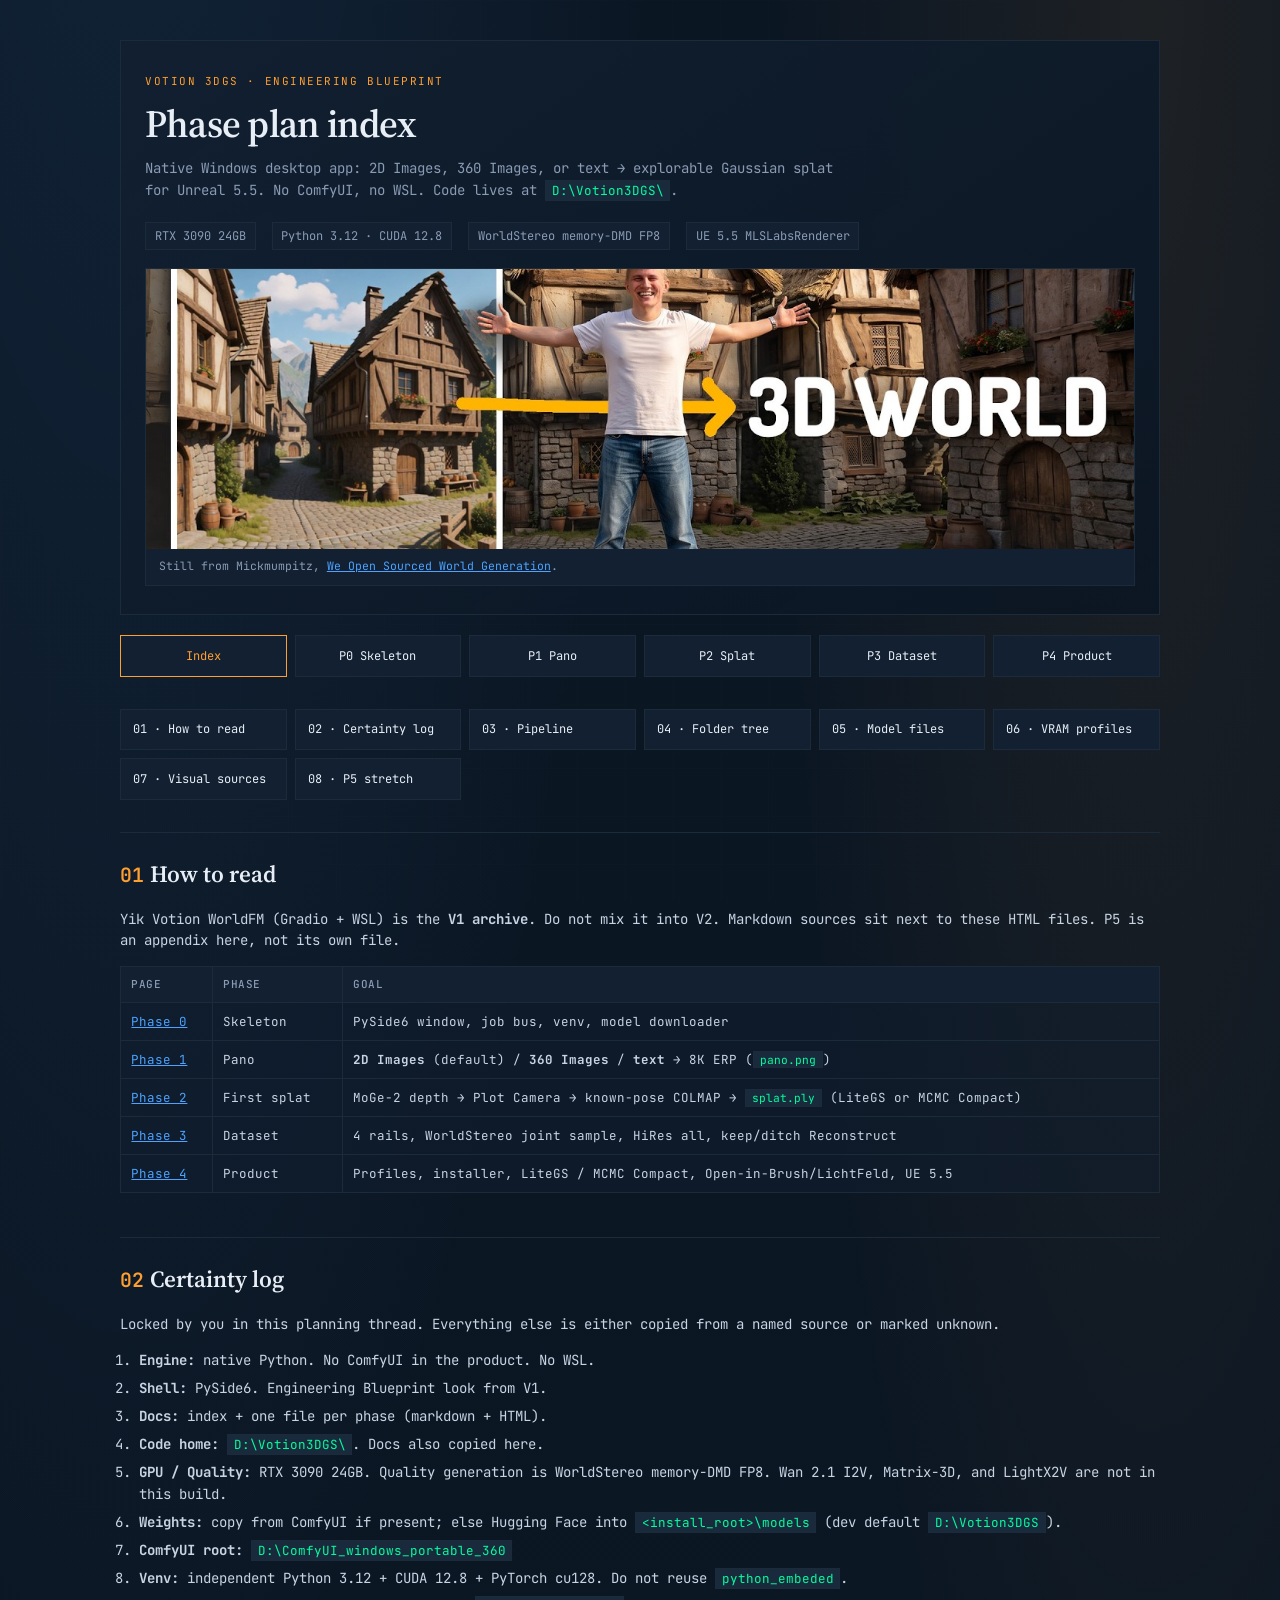
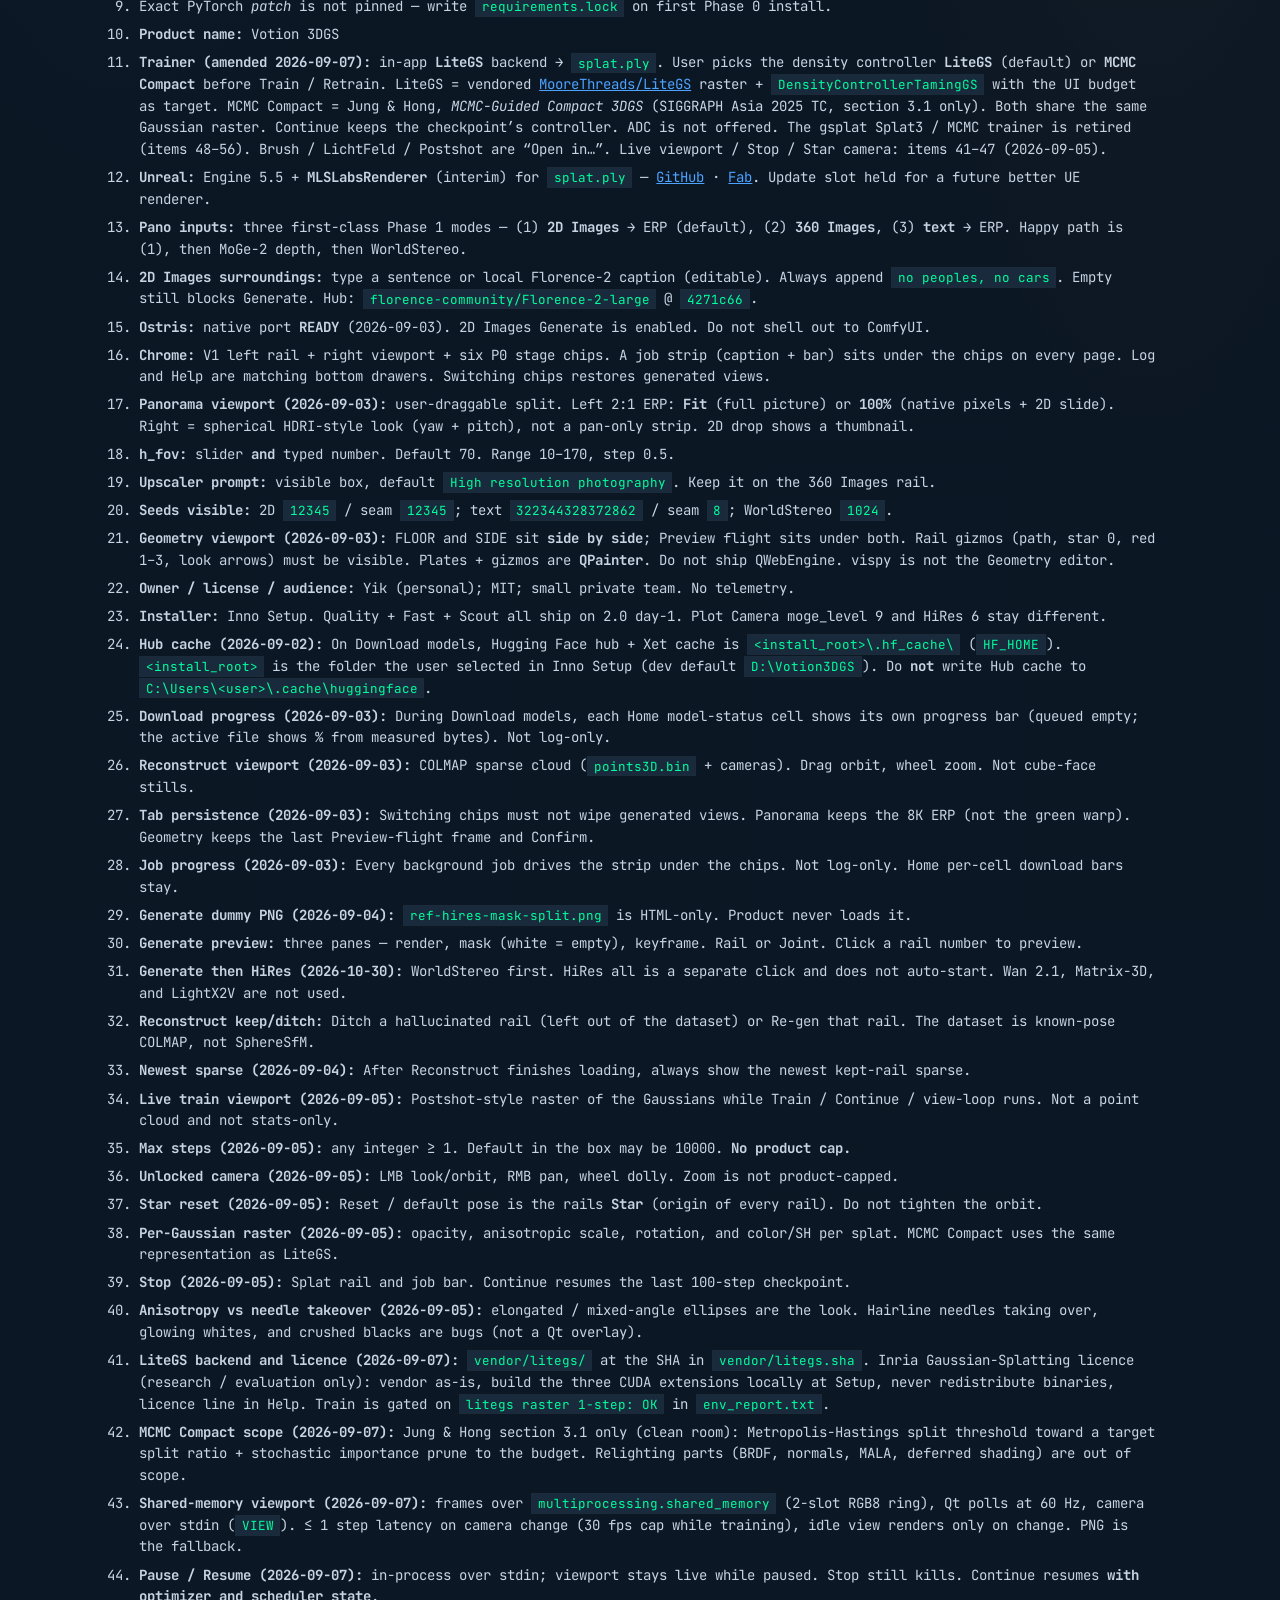
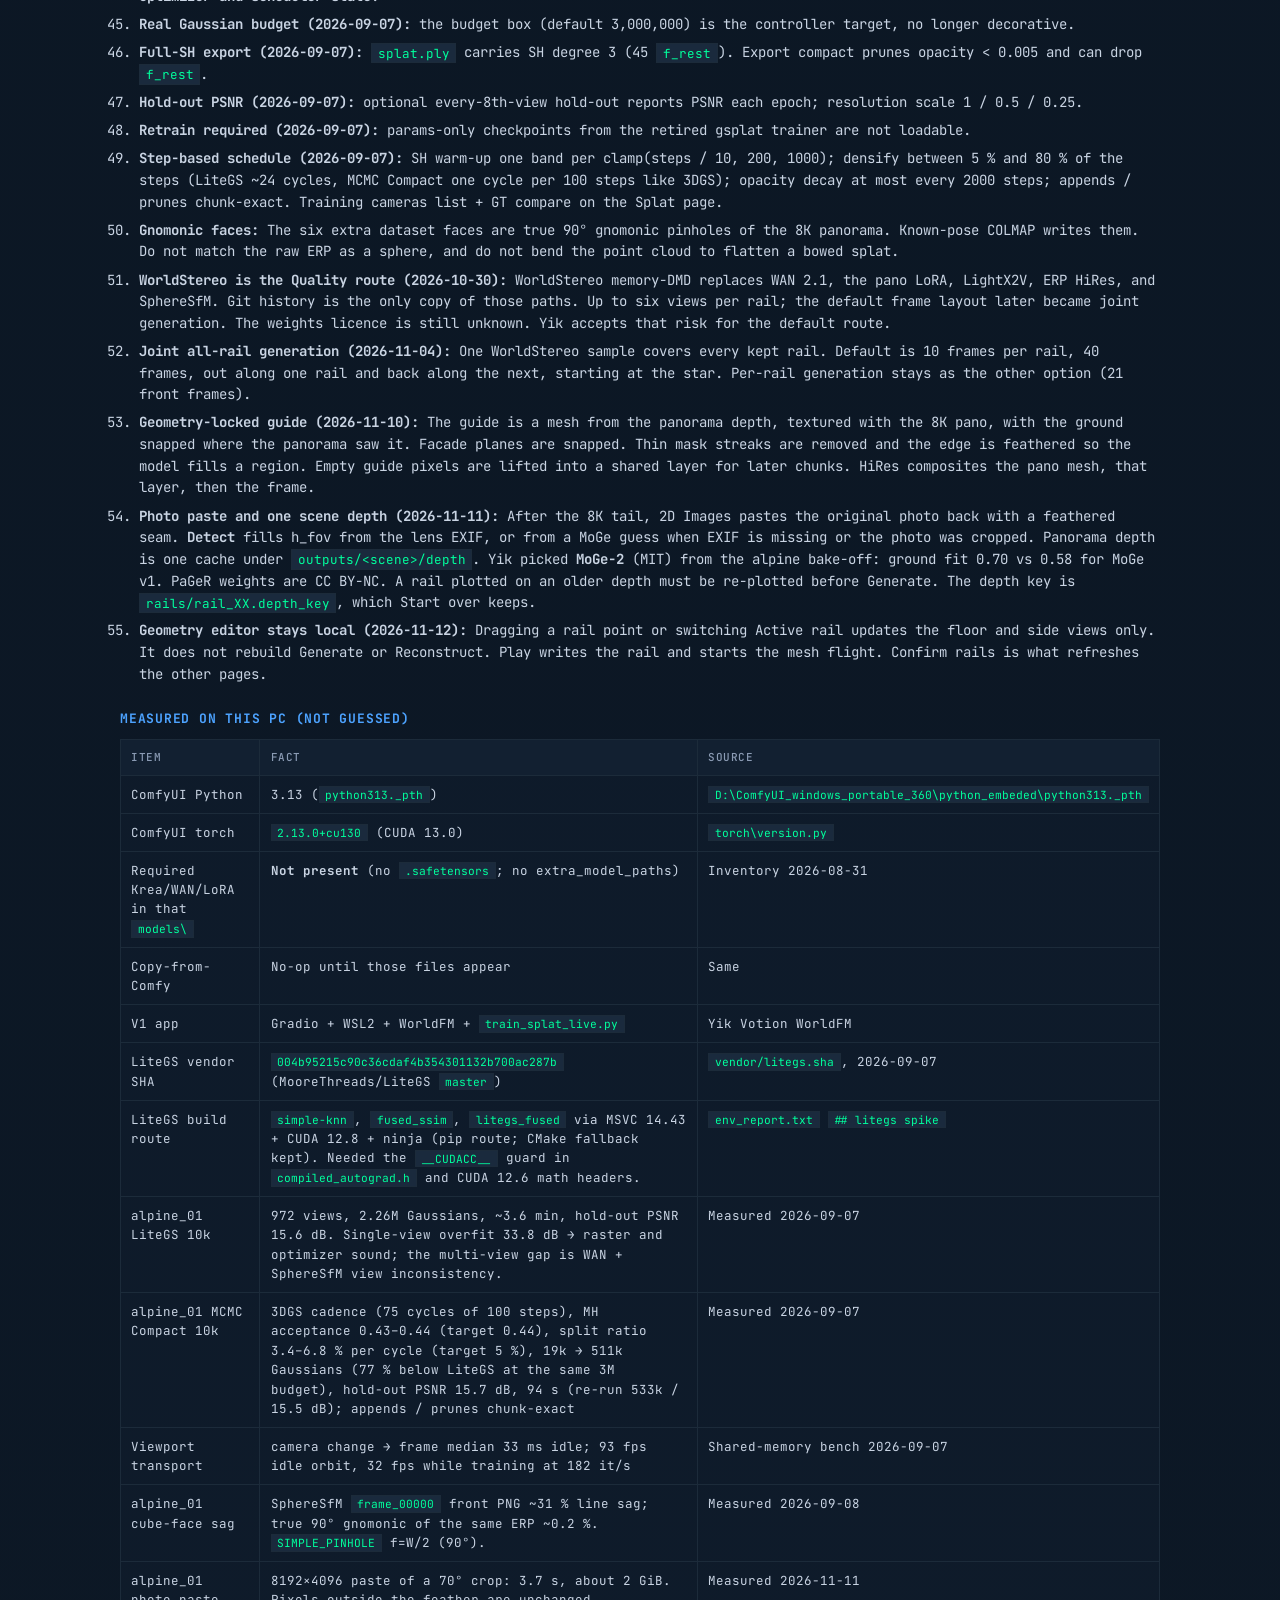
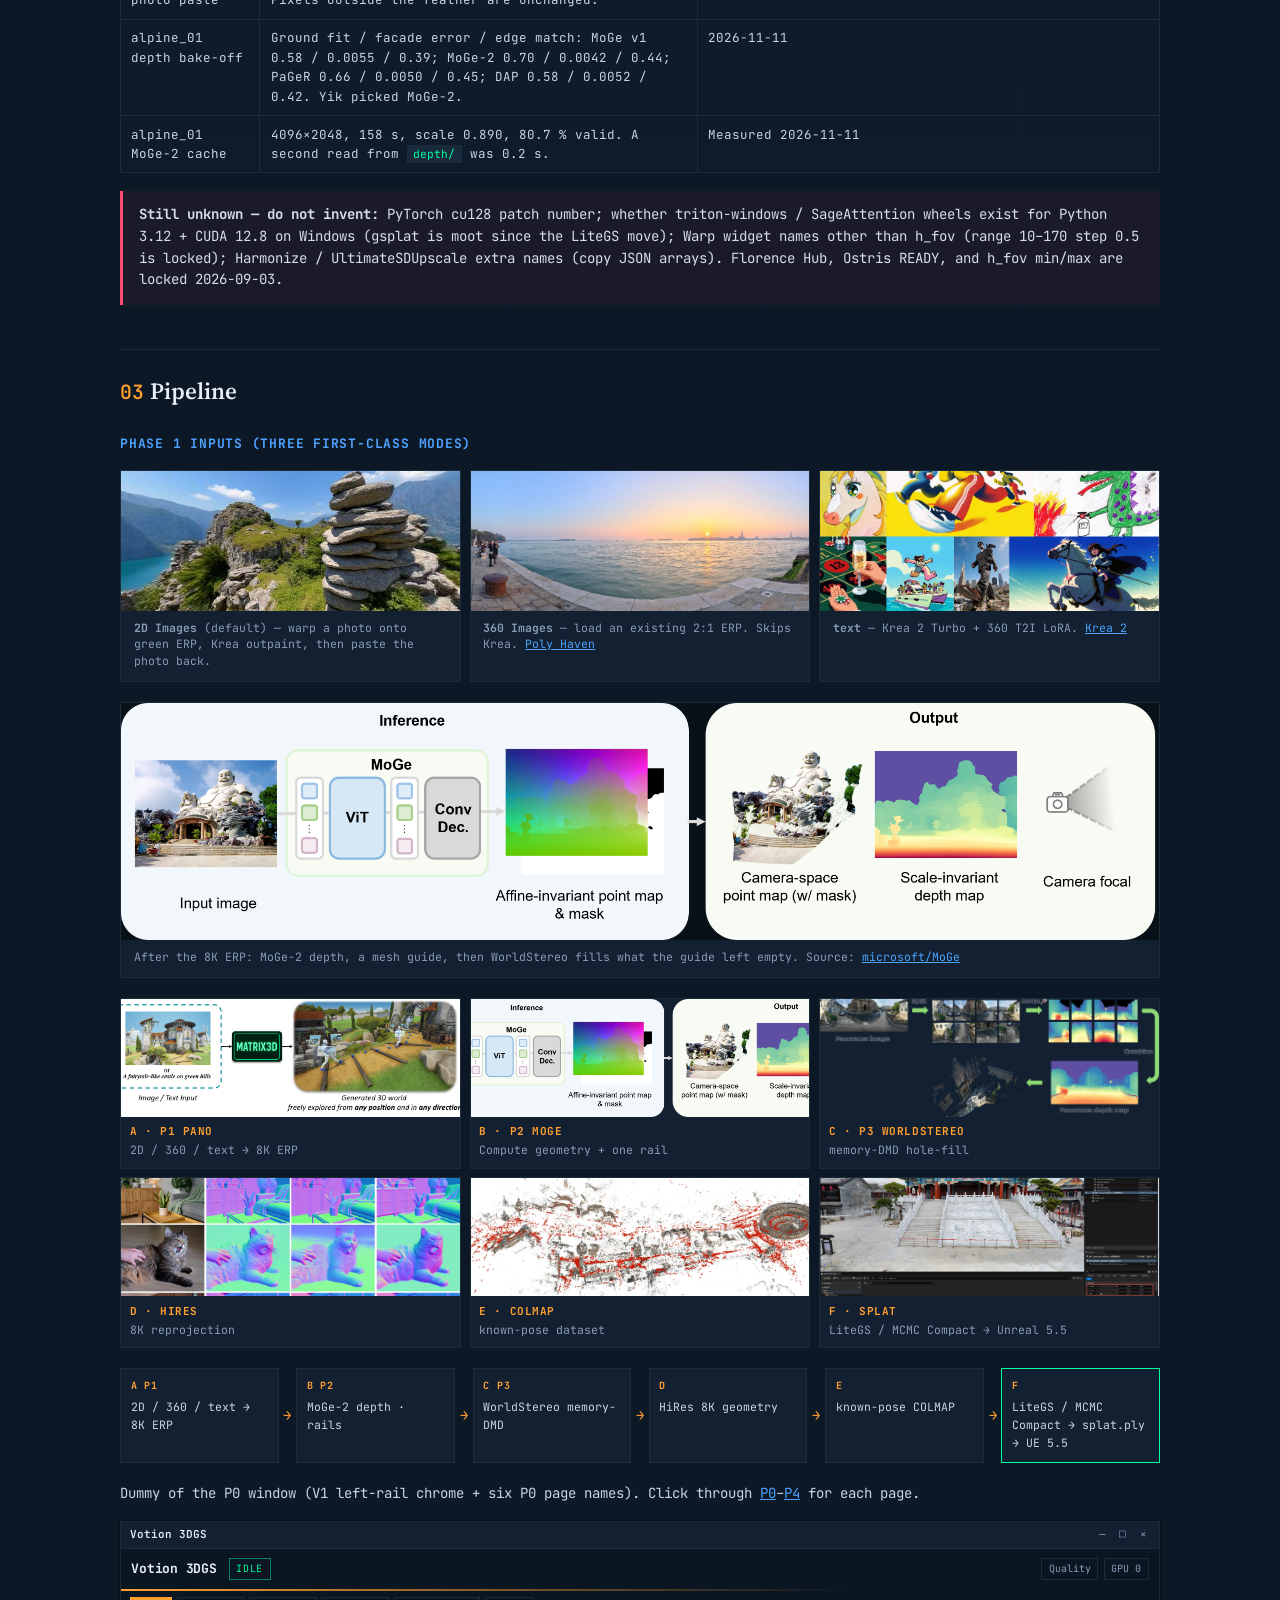
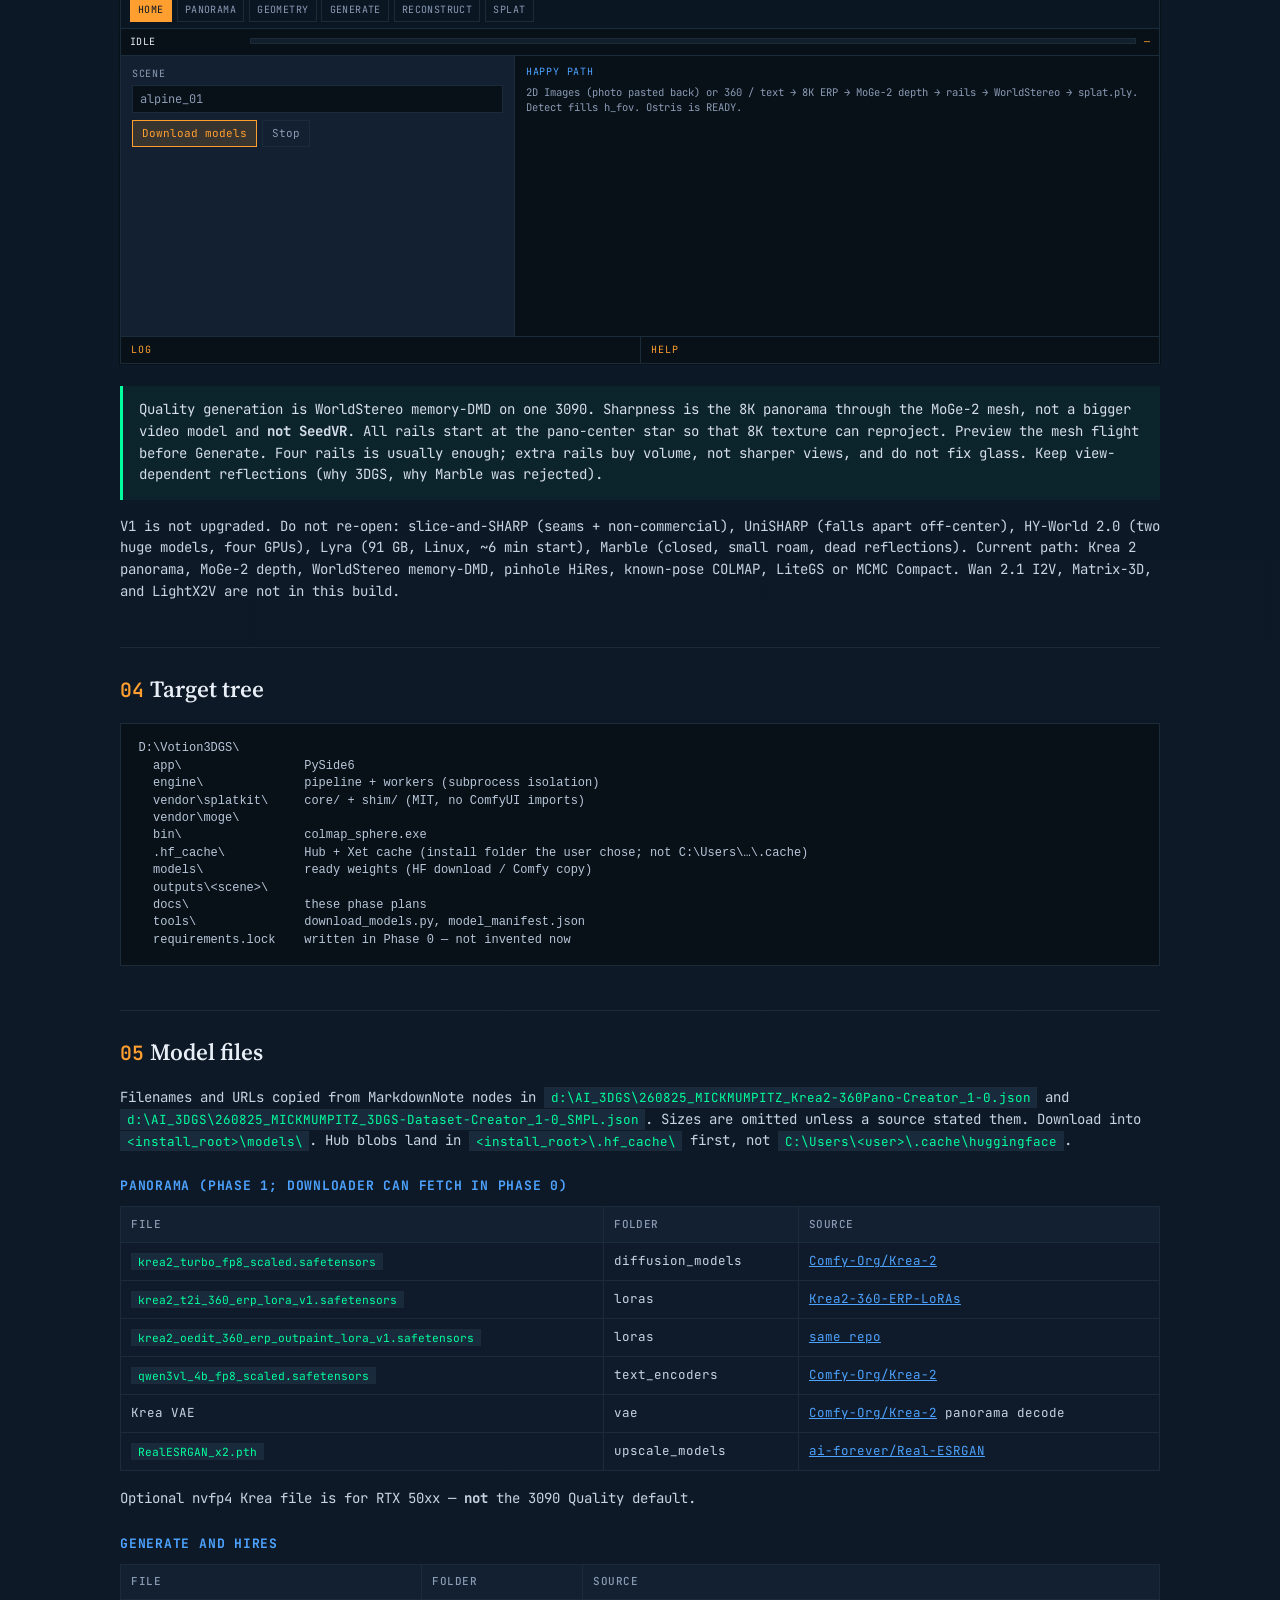
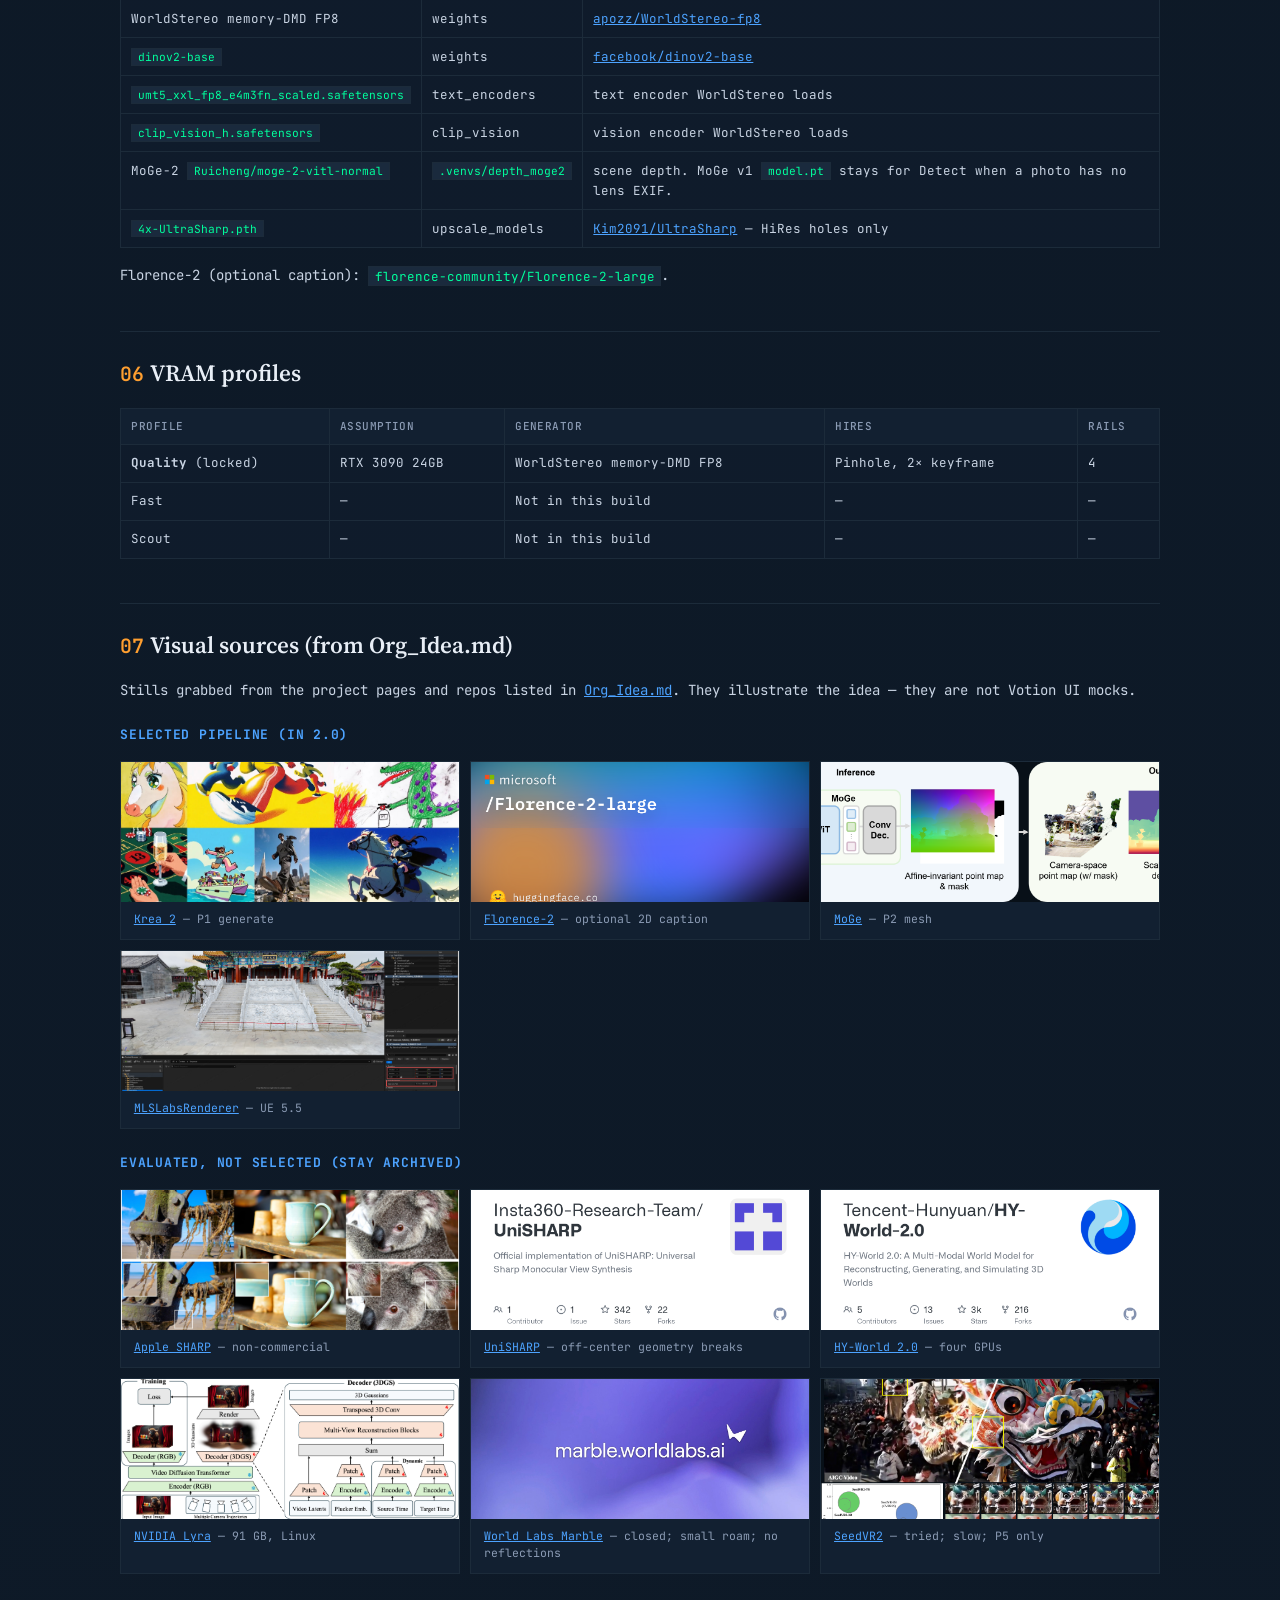
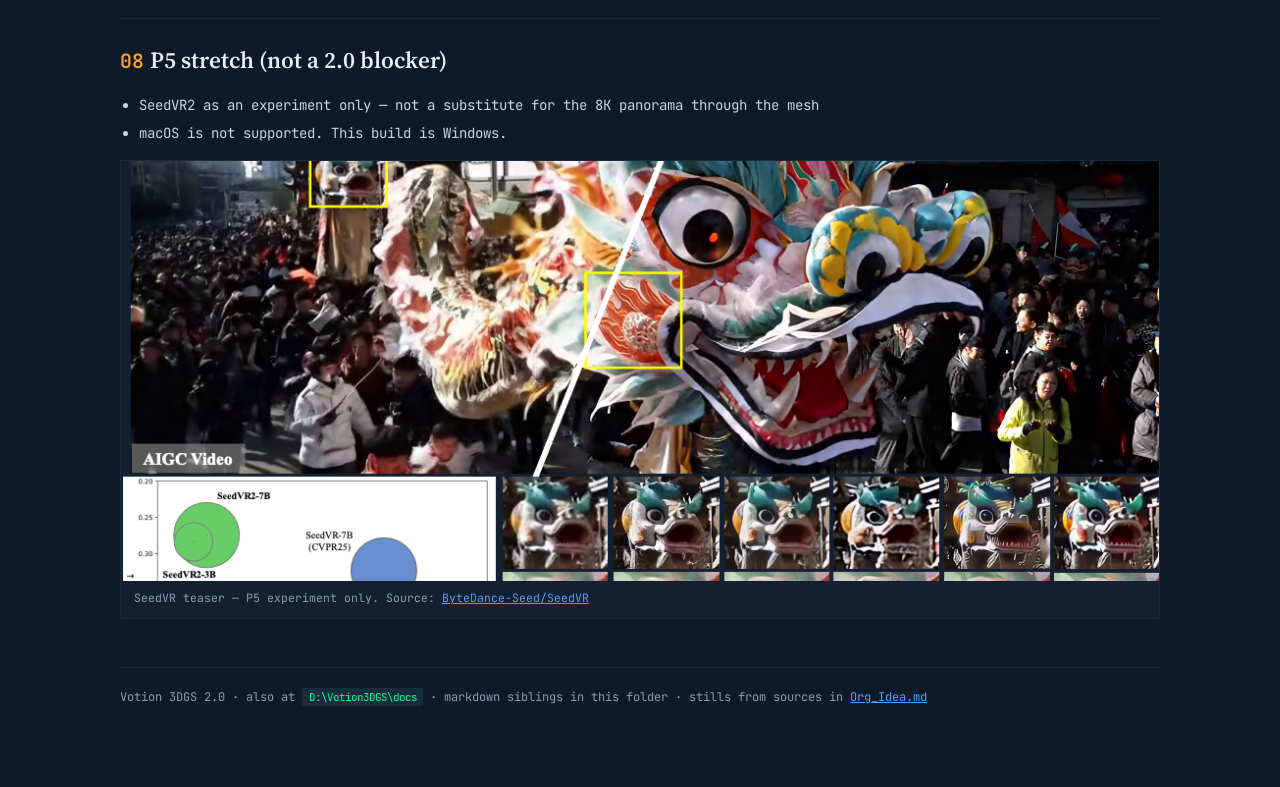
==== commit 2915bd5c: "Drop Wan 2.1 from the model list. The index Model files table still named a Wan 2.1 weight. It now l" ====
--- a/Votion_3DGS_2.0_Index.html
+++ b/Votion_3DGS_2.0_Index.html
@@ -330,7 +330,7 @@
           <tr><td><code>krea2_t2i_360_erp_lora_v1.safetensors</code></td><td>loras</td><td><a href="https://huggingface.co/mickmumpitz/Krea2-360-ERP-LoRAs/resolve/main/krea2_t2i_360_erp_lora_v1.safetensors">Krea2-360-ERP-LoRAs</a></td></tr>
           <tr><td><code>krea2_oedit_360_erp_outpaint_lora_v1.safetensors</code></td><td>loras</td><td><a href="https://huggingface.co/mickmumpitz/Krea2-360-ERP-LoRAs/resolve/main/krea2_oedit_360_erp_outpaint_lora_v1.safetensors">same repo</a></td></tr>
           <tr><td><code>qwen3vl_4b_fp8_scaled.safetensors</code></td><td>text_encoders</td><td><a href="https://huggingface.co/Comfy-Org/Krea-2/resolve/main/text_encoders/qwen3vl_4b_fp8_scaled.safetensors">Comfy-Org/Krea-2</a></td></tr>
-          <tr><td><code>wan_2.1_vae.safetensors</code></td><td>vae</td><td><a href="https://huggingface.co/Comfy-Org/Wan_2.1_ComfyUI_repackaged/resolve/main/split_files/vae/wan_2.1_vae.safetensors">Comfy-Org Wan 2.1</a></td></tr>
+          <tr><td>Krea VAE</td><td>vae</td><td><a href="https://huggingface.co/Comfy-Org/Krea-2">Comfy-Org/Krea-2</a> panorama decode</td></tr>
           <tr><td><code>RealESRGAN_x2.pth</code></td><td>upscale_models</td><td><a href="https://huggingface.co/ai-forever/Real-ESRGAN/resolve/main/RealESRGAN_x2.pth">ai-forever/Real-ESRGAN</a></td></tr>
         </tbody>
       </table>
@@ -347,11 +347,7 @@
           <tr><td><code>4x-UltraSharp.pth</code></td><td>upscale_models</td><td><a href="https://huggingface.co/Kim2091/UltraSharp/blob/main/4x-UltraSharp.pth">Kim2091/UltraSharp</a> — HiRes holes only</td></tr>
         </tbody>
       </table>
-      <p>
-        Not in this build: Wan 2.1 I2V 14B, the pano video LoRA, LightX2V, Matrix-3D, and SphereSfM.
-        Florence-2 (optional caption): <code>florence-community/Florence-2-large</code>.
-        The Krea panorama still uses <code>wan_2.1_vae.safetensors</code> as its VAE file. That is not the Wan 2.1 video model.
-      </p>
+      <p>Florence-2 (optional caption): <code>florence-community/Florence-2-large</code>.</p>
     </section>
 
     <section id="vram">
